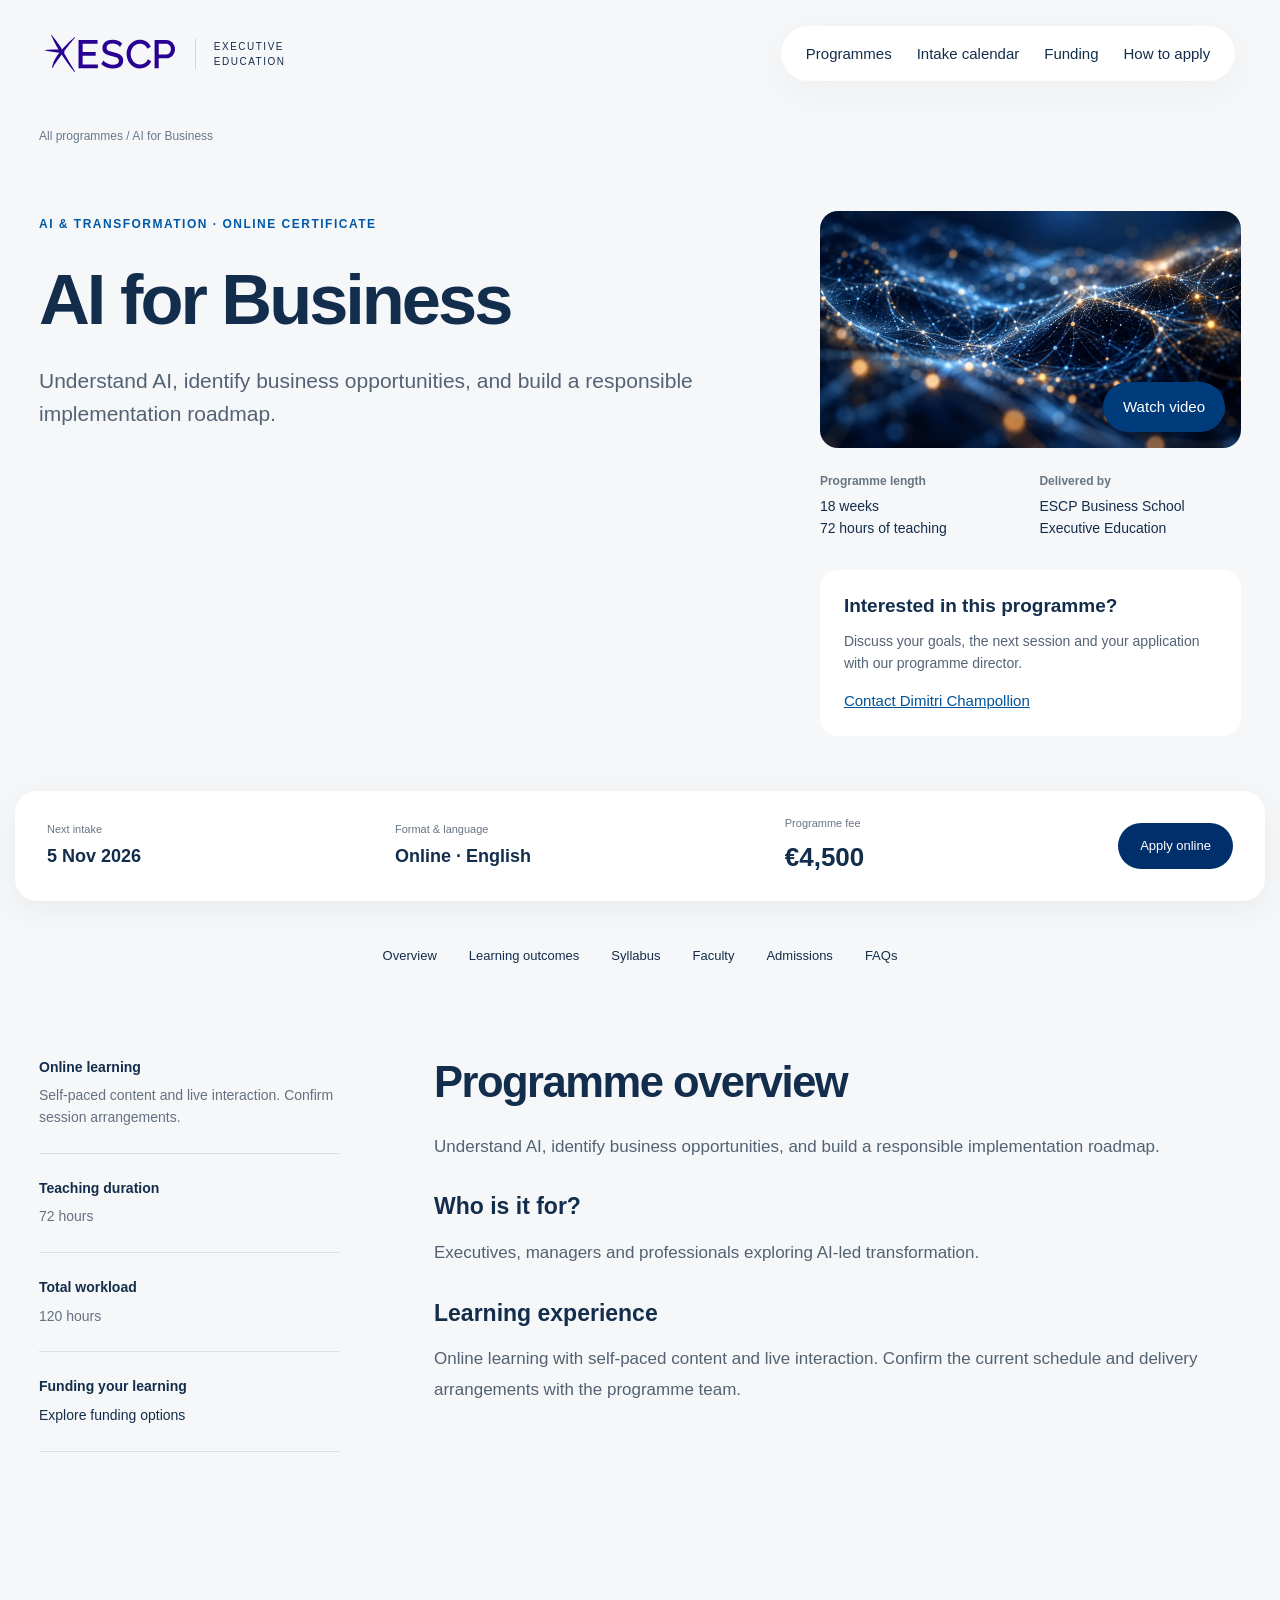
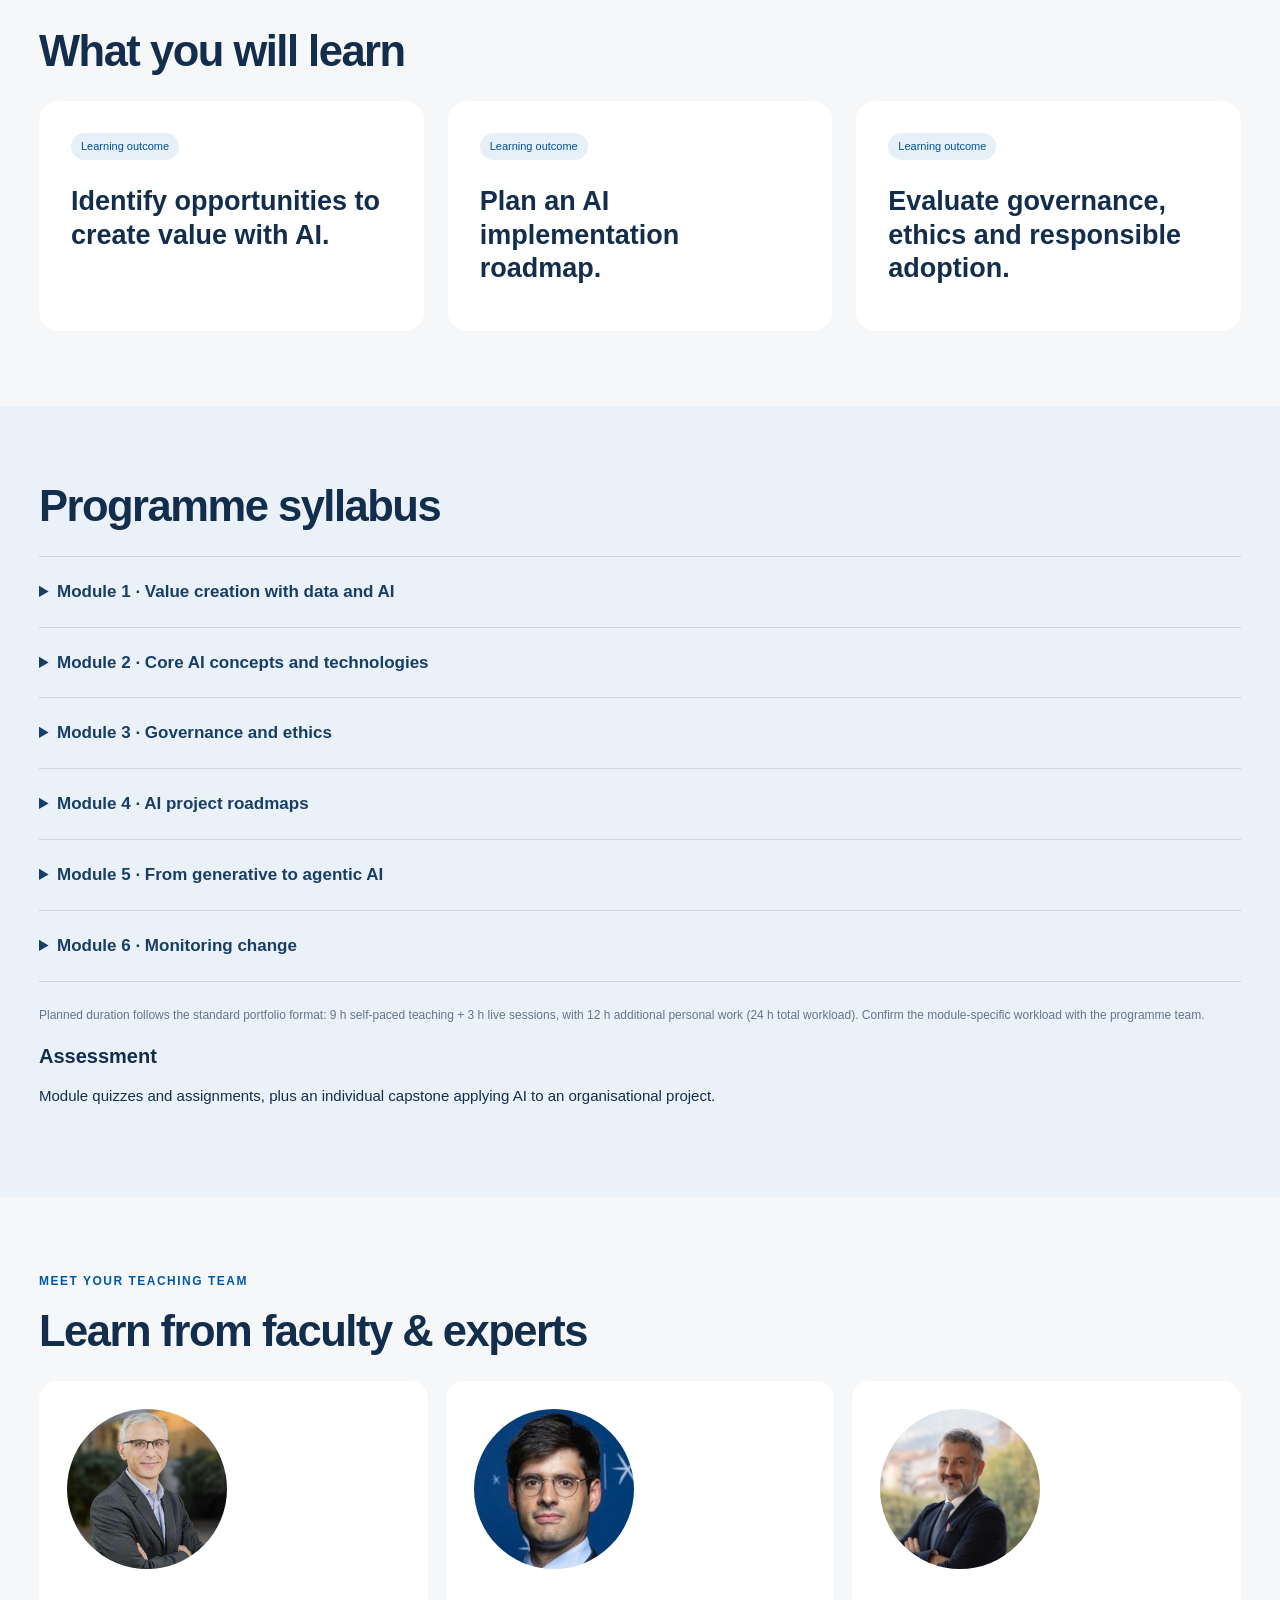
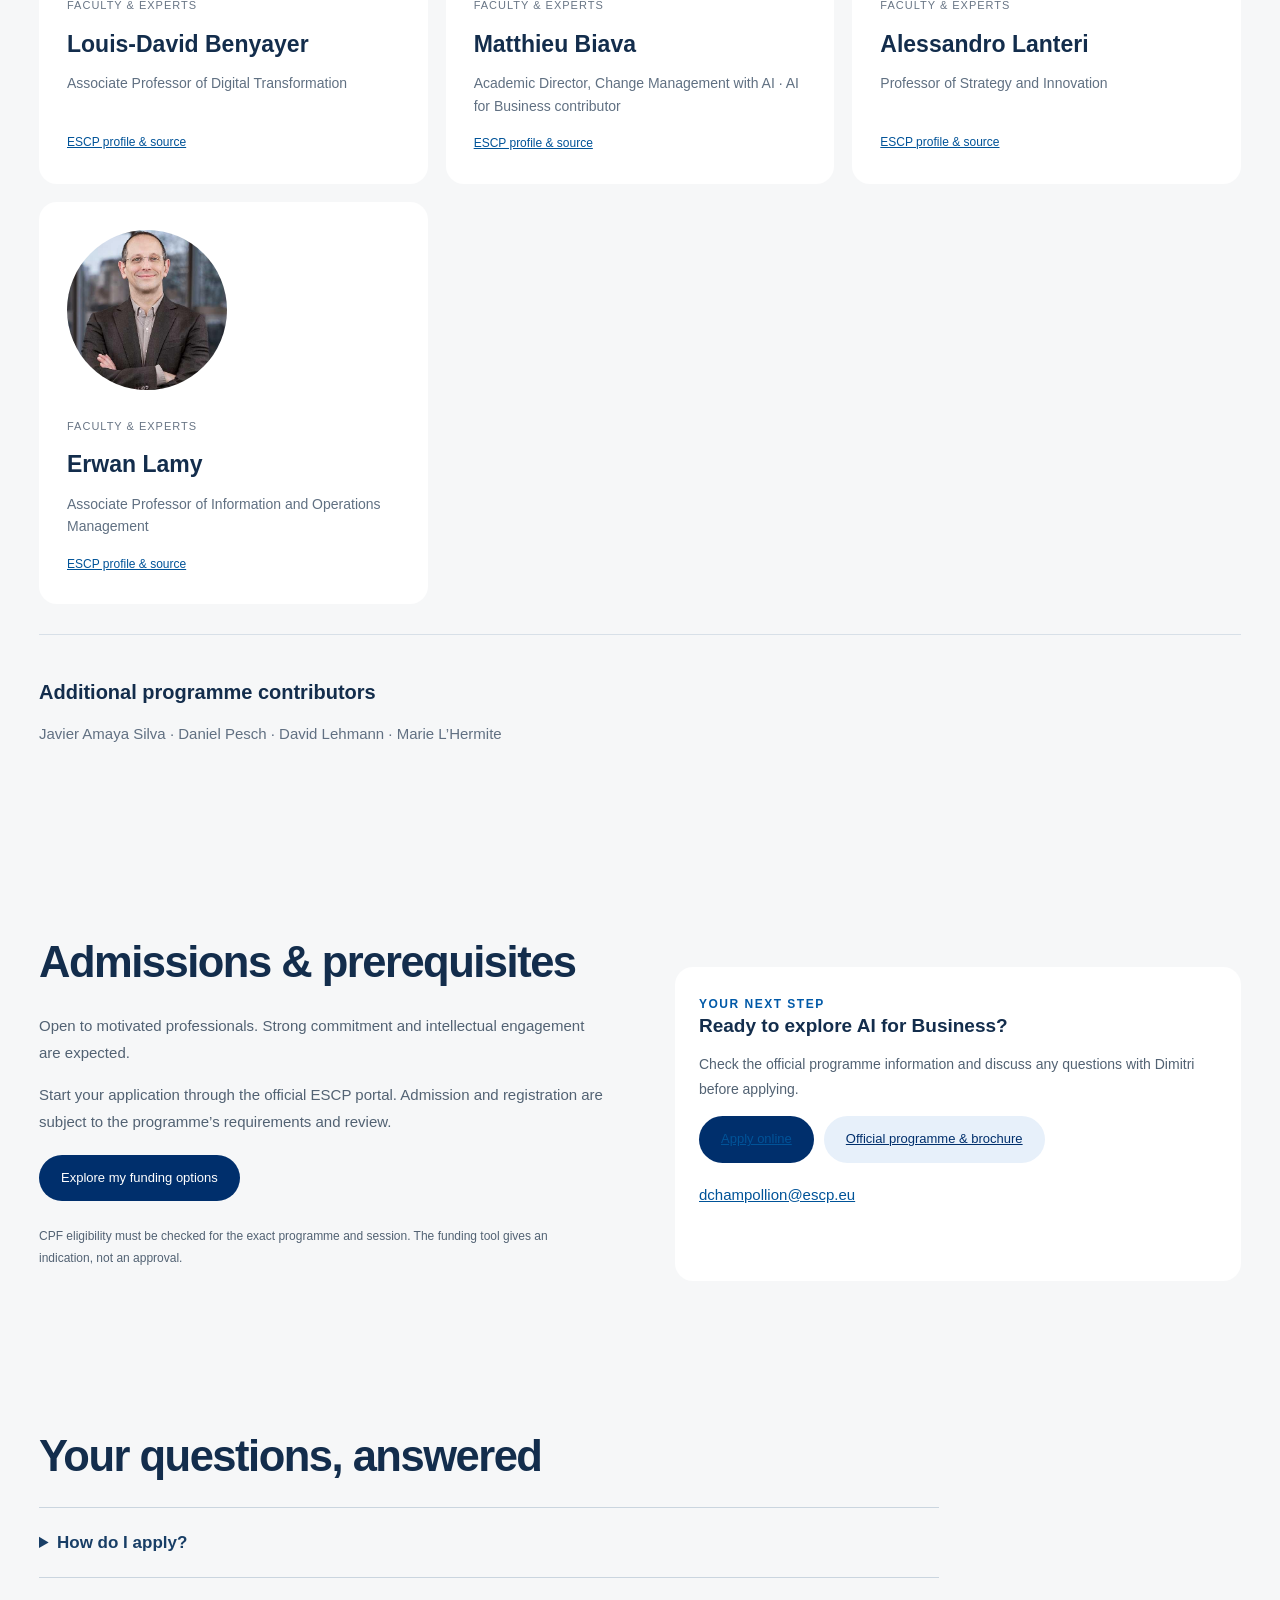
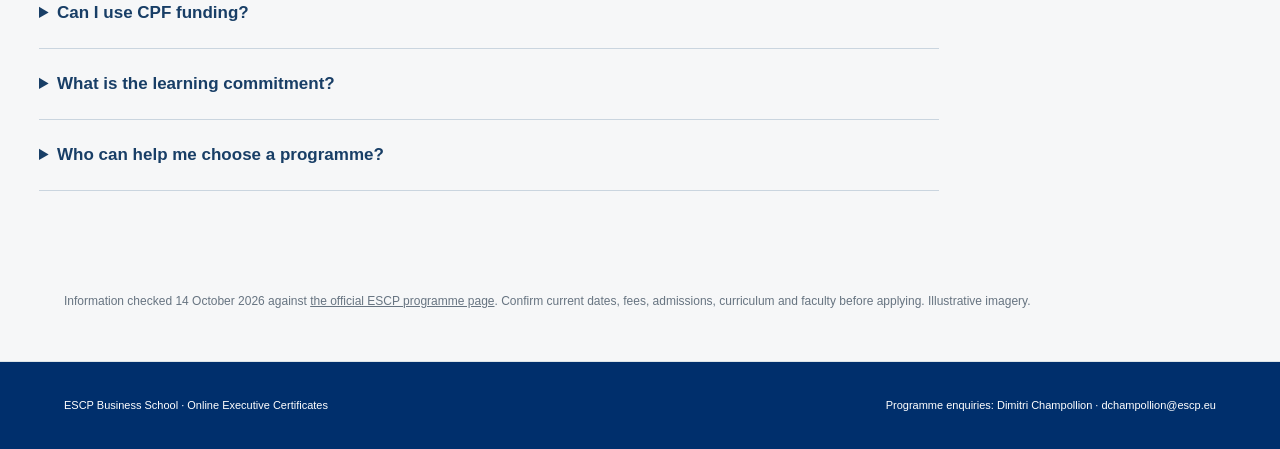
==== artificial-intelligence-business-certificate.html @ d27dfcb5 "Expand syllabus to full width and add sourced duration labels" ====
<!doctype html><html lang="en"><head><meta charset="utf-8"><meta name="viewport" content="width=device-width,initial-scale=1"><title>AI for Business | ESCP Online</title><style>
:root{--ink:#142a3d;--muted:#677481;--line:#dce3e7;--paper:#f5f6f3;--teal:#006f73;--lime:#d8eea1}*{box-sizing:border-box}body{margin:0;background:var(--paper);color:var(--ink);font:15px/1.55 Arial,sans-serif}button,input{font:inherit}header{padding:23px 5%;display:flex;align-items:center;justify-content:space-between;border-bottom:1px solid var(--line);background:#fff} .brand{font-weight:800;font-size:21px;letter-spacing:-1px}.brand span{font-size:11px;display:block;letter-spacing:2px;font-weight:500}nav{display:flex;gap:25px}a{color:inherit;text-decoration:none}nav a:hover{text-decoration:underline}.private{font-size:11px;border:1px solid var(--line);border-radius:30px;padding:7px 13px}main{max-width:1380px;margin:auto;padding:50px 5%}.eyebrow{text-transform:uppercase;letter-spacing:2px;font-size:11px;font-weight:bold;color:var(--teal)}.hero{display:grid;grid-template-columns:1.6fr 1fr;gap:70px;align-items:end}h1{font-size:clamp(40px,5vw,68px);line-height:1.06;letter-spacing:-3px;font-weight:500;margin:20px 0}h1 em{font-family:Georgia,serif;color:var(--teal)}.intro{color:var(--muted);max-width:540px;font-size:17px}.focus{border-left:3px solid var(--teal);padding:6px 0 6px 24px}.focus h3{font-size:23px;margin:8px 0;font-weight:500}.focus p{color:var(--muted)}.stats{display:grid;grid-template-columns:repeat(4,1fr);border-top:1px solid var(--line);border-bottom:1px solid var(--line);margin:40px 0}.stat{padding:21px;border-right:1px solid var(--line)}.stat:last-child{border:0}.stat b{font-size:29px;font-weight:500;display:block}.stat span{font-size:12px;color:var(--muted)}.sectiontop{display:flex;justify-content:space-between;align-items:center;gap:18px;margin:42px 0 20px}h2{font-size:29px;letter-spacing:-1px;font-weight:500;margin:0}.tools{display:flex;gap:8px;flex-wrap:wrap}button{cursor:pointer;border:1px solid var(--line);background:white;color:var(--ink);padding:8px 14px;border-radius:7px}button.active{background:var(--ink);color:white;border-color:var(--ink)}input{border:1px solid var(--line);padding:10px 13px;border-radius:7px;background:white;width:230px}.grid{display:grid;grid-template-columns:repeat(3,1fr);gap:17px}.card{background:white;border:1px solid var(--line);padding:25px;display:flex;flex-direction:column;min-height:300px;border-radius:10px;transition:transform .2s}.card:hover{transform:translateY(-3px)}.cardtop{display:flex;justify-content:space-between;gap:10px;align-items:center}.num{font:italic 23px Georgia;color:#89999f}.tag{font-size:10px;text-transform:uppercase;letter-spacing:.7px;padding:4px 9px;border-radius:20px;background:#e5f2ed;color:#24654a}.tag.explore{background:#f3eedc;color:#7f6526}h3{font-size:20px;line-height:1.25;margin:20px 0 10px}.card p{font-size:14px;color:var(--muted);margin:0 0 18px}.meta{margin-top:auto;padding-top:15px;border-top:1px solid #edf0f2;font-size:11px;color:var(--muted)}.detail{padding-top:14px;font-size:13px;color:var(--ink)}details summary{cursor:pointer;font-size:12px;color:var(--teal);margin-top:13px} .roadmap{background:var(--ink);color:white;border-radius:12px;padding:35px;margin-top:50px}.roadmap .eyebrow{color:var(--lime)}.roadmap h2{margin:10px 0 26px}.months{display:grid;grid-template-columns:repeat(6,1fr);gap:18px}.month{border-top:2px solid #435667;padding-top:14px}.month.current{border-color:var(--lime)}.month b{font-size:17px}.month p{font-size:12px;color:#c7d1da}.month small{font-size:10px;color:var(--lime);text-transform:uppercase}.objectives{display:grid;grid-template-columns:repeat(3,1fr);gap:25px;margin-top:22px}.objective{border-top:1px solid var(--line);padding-top:18px}.objective b{font-size:17px}.objective p{color:var(--muted);font-size:14px}.note{color:var(--muted);font-size:12px;margin-top:25px}footer{padding:22px 5%;border-top:1px solid var(--line);display:flex;justify-content:space-between;font-size:11px;color:var(--muted)}.empty{padding:30px;color:var(--muted)}@media(max-width:900px){.grid{grid-template-columns:repeat(2,1fr)}.hero{gap:30px}.months{grid-template-columns:repeat(3,1fr)}.sectiontop{align-items:start;flex-direction:column}}@media(max-width:600px){main{padding-top:30px}.hero,.grid,.objectives{grid-template-columns:1fr}.hero{gap:20px}h1{letter-spacing:-2px}.stats{grid-template-columns:repeat(2,1fr)}.stat{border-bottom:1px solid var(--line)}.months{grid-template-columns:repeat(2,1fr)}nav{gap:12px;font-size:12px}.private{display:none}.roadmap{padding:23px}footer{gap:20px}}

:root{--ink:#122d50;--teal:#7252a2;--lime:#f8bb66;--paper:#f7f6f3}.hero{grid-template-columns:1.5fr 1fr}.focus{background:#eee8f4;border:0;border-radius:12px;padding:28px}.cta{display:inline-block;background:var(--ink);color:white;padding:10px 15px;border-radius:6px;font-size:13px}.cta.secondary{background:#f0edf5;color:var(--ink)}.actions{display:flex;gap:8px;margin-top:18px;flex-wrap:wrap}.card{min-height:420px}.facts{display:grid;grid-template-columns:1fr 1fr;gap:9px;margin:6px 0 18px;font-size:12px}.facts strong{display:block;font-size:15px;color:var(--ink)}.comparelabel{font-size:12px;color:var(--muted);margin-top:15px;display:flex;align-items:center;gap:7px}.comparelabel input{width:auto}.calendar{display:grid;gap:0}.event{display:grid;grid-template-columns:140px 1fr auto;gap:15px;padding:18px 0;border-top:1px solid #456080;align-items:center}.event a{font-size:12px;color:var(--lime)}.event time{font-size:14px;color:var(--lime)}.tablewrap{overflow:auto}table{width:100%;border-collapse:collapse;background:white;font-size:13px}td,th{text-align:left;vertical-align:top;padding:16px;border:1px solid var(--line);min-width:130px}th{background:#eee8f4}dialog{border:0;border-radius:14px;max-width:650px;width:90%;padding:32px;color:var(--ink)}dialog::backdrop{background:#122d5088}.close{float:right}.detailtitle{font-size:29px} .steps{counter-reset:step}.objective b{display:block} .notice{background:#fff3db;padding:13px 18px;font-size:12px;border-radius:7px;margin-top:22px} @media(max-width:600px){.hero{grid-template-columns:1fr}.event{grid-template-columns:95px 1fr}.event a{grid-column:2}.card{min-height:0}} 

:root{--ink:#002f6c;--teal:#0059a8;--lime:#c8e4ff;--paper:#f6f8fb}header{border-top:5px solid #002f6c}.brand{display:flex;align-items:center;gap:20px}.brand span{max-width:110px;font-size:10px;line-height:1.5;letter-spacing:1.5px;border-left:1px solid #cbd6e4;padding-left:18px}.escp-logo{width:130px;height:55px;display:block}h1 em{color:#0059a8}.focus{background:#e7f0fa}.cta.secondary,th{background:#e7f0fa}.tag{background:#e7f0fa;color:#003e77}.video-button{background:#e7f0fa;border:0;text-align:left;color:#003e77;font-weight:bold;margin-bottom:18px;padding:13px}.video-frame{aspect-ratio:16/9;margin-top:22px}.video-frame iframe{width:100%;height:100%;border:0}button:focus-visible,a:focus-visible{outline:3px solid #4386d5;outline-offset:3px}@media(max-width:600px){header{flex-wrap:wrap;gap:16px}.brand{gap:10px}.escp-logo{width:100px}.brand span{padding-left:10px}}
 .funding{margin-top:55px;padding:35px;background:#eef3fa;border-radius:12px}.funding>p{max-width:720px}.fund-layout{display:grid;grid-template-columns:1.1fr 1fr;gap:35px;margin:28px 0}.funding label{display:block;font-size:13px;font-weight:bold;margin-bottom:18px}.funding select,.funding input{width:100%;display:block;padding:11px;margin-top:7px;border:1px solid #bac9db;border-radius:5px;background:white;color:#142a3d;font:inherit}.fundnumbers label{display:flex;flex-direction:column;justify-content:space-between}.fundnumbers{display:grid;grid-template-columns:repeat(3,1fr);gap:12px}.fundresult{background:white;padding:27px;border-radius:9px}.fundresult h3{margin-top:10px}.fundrow{display:flex;justify-content:space-between;padding:10px 0;border-bottom:1px solid #dce3e7;gap:15px}.fundrow.total{font-size:20px;color:#002f6c}.fundcheck{display:flex!important;gap:10px;align-items:flex-start;font-weight:normal!important}.fundcheck input{width:18px;margin-top:4px;flex-shrink:0}.funding details{padding:14px 0;border-bottom:1px solid #cbd6e4}.funding details summary{font-size:15px;font-weight:bold}.funding details p{max-width:750px}.fundwarning{padding:14px;background:#fff4dc;border-radius:5px;font-size:13px}@media(max-width:800px){.fund-layout{grid-template-columns:1fr}.fundnumbers{grid-template-columns:1fr}.funding{padding:22px}nav{flex-wrap:wrap}}@media print{header,.hero,.stats,#portfolio,#timeline,#register,footer,.funding form,.funding details,.funding>p{display:none}.fund-layout{display:block}.funding{padding:0;background:white}.fundresult{padding:0}}

body{background:white;color:#052c60;font-family:Arial,sans-serif}main{max-width:1400px;padding:0 5% 55px}header{border-top:0;padding:20px 5%;min-height:90px}h1,h2,h3{font-family:Arial,sans-serif}.hero{margin:0 -5.56%;display:grid;grid-template-columns:1fr 1fr;gap:0;min-height:520px;background:#f3f7fc;align-items:stretch}.herocopy{padding:70px 9%;display:flex;flex-direction:column;justify-content:center}.hero h1{font-size:clamp(44px,4.8vw,70px);letter-spacing:-2.5px;font-weight:600;line-height:1.06}.hero h1 em{font-family:inherit;font-style:normal;color:inherit}.hero-image{width:100%;height:100%;max-height:600px;object-fit:cover}.intro{font-size:17px;line-height:1.6}.spotlight{display:grid;grid-template-columns:1fr 1.15fr;gap:45px;background:#eef5fc;padding:36px;border-radius:10px;margin:35px 0 75px;align-items:center}.spotlight h2{font-size:38px;font-weight:500;margin:15px 0}.spotlight p{max-width:430px;color:#65758c}.spotlight img{width:100%;aspect-ratio:1.68;object-fit:cover;border-radius:6px}.spotlight .video-cover{background:transparent;padding:0;border:0}.spotlight .video-cover:hover{opacity:.9}.sectiontop h2{font-size:38px;line-height:1.15;max-width:700px;margin-top:12px}.grid{gap:25px}.card{padding:0;border-radius:6px;overflow:hidden;min-height:0}.card:hover{transform:translateY(-2px)}.cardimage{width:100%;height:210px;object-fit:cover}.cardbody{padding:24px;display:flex;flex-direction:column;flex:1}.card h3{font-size:23px;font-weight:500}.card .meta{border:0;padding-top:8px}.card .facts{gap:15px}.card .actions{margin-top:17px}.cta{border-radius:4px;font-size:13px;padding:12px 17px}.card .video-button{font-weight:normal;font-size:12px;margin:0 0 14px;padding:8px}.banner{margin:65px -5.56% 0;background:#063769;color:white;display:grid;grid-template-columns:1fr 1fr}.banner>div{padding:55px 10%}.banner h2{font-size:44px;line-height:1.1}.banner img{width:100%;height:100%;object-fit:cover;max-height:370px}.banner p{color:#d4e5f7}.banner .cta{background:white;color:#00356c}.crumbs{font-size:12px;color:#68798c;padding:26px 0}.coursehead{padding:25px 0 40px}.coursehead h1{max-width:1050px;font-size:clamp(38px,4.3vw,62px);letter-spacing:-2px;margin:16px 0}.course-layout{display:grid;grid-template-columns:minmax(0,2fr) minmax(260px,1fr);gap:45px;align-items:start}.coursevisual{width:100%;height:350px;object-fit:cover;border-radius:6px}.enrol{position:sticky;top:20px;padding:28px;border:1px solid #dce3e7;border-top:4px solid #00356c;border-radius:4px;background:#fff}.enrol h3{margin-top:4px}.enrol .cta{display:block;text-align:center;margin:12px 0}.enrol dl{margin:0}.enrol dt{font-size:12px;color:#64748b;margin-top:16px}.enrol dd{margin:3px 0 0;font-size:17px}.course-nav{display:flex;gap:22px;flex-wrap:wrap;padding:22px 0;border-bottom:1px solid #dce3e7;font-size:13px}.course-section{padding:32px 0;border-bottom:1px solid #dce3e7}.course-section h2{font-size:29px;margin:0 0 20px}.course-section p,.course-section li{color:#596b80;line-height:1.7}.course-section details{padding:16px 0;border-bottom:1px solid #e5eaf0}.course-section summary{font-size:16px;font-weight:bold;margin:0;line-height:1.5}.facultynames{display:flex;gap:10px;flex-wrap:wrap}.facultyname{padding:10px 14px;background:#eef5fc;font-size:14px}.fee{font-size:30px;font-weight:600;margin:18px 0}.funding{margin-top:60px}a:hover{text-decoration:underline}.cta:hover{text-decoration:none;opacity:.9}footer{background:#052c60;color:#d3e2f1;padding:35px 5%}footer a{color:white}.empty{padding:25px}.notice{font-size:13px;background:#fff4de;padding:18px;border-radius:5px;color:#655327}.stat{display:none}.stats{display:none}.tools button{border-radius:25px}.cardtop{align-items:start}.tag{white-space:nowrap}.video-frame{margin-bottom:15px}.programintro{color:#65758c;font-size:17px;max-width:900px}.fundnumbers label{display:flex;flex-direction:column;justify-content:space-between}
@media(max-width:850px){.hero{min-height:0}.herocopy{padding:45px 8%}.hero h1{font-size:44px}.course-layout{grid-template-columns:1fr}.enrol{position:static;grid-row:1}.coursevisual{height:270px}.spotlight{gap:24px;padding:25px}.cardimage{height:180px}}@media(max-width:600px){header{gap:15px}.hero,.spotlight,.banner{grid-template-columns:1fr}.hero-image{height:300px}.spotlight{margin:25px 0 45px}.spotlight h2,.sectiontop h2{font-size:30px}.hero h1{font-size:46px}.hero-image{order:2}.herocopy{padding:40px 7%}.banner img{height:230px}.banner h2{font-size:34px}.cardimage{height:210px}.coursehead h1{font-size:38px}.course-layout{gap:25px}.course-nav{gap:15px}.tag{font-size:9px}main{padding-bottom:35px}}
</style><link rel="stylesheet" href="assets/programme-details.css"><style>.module-meta{padding:14px 0 6px}.module-code{display:inline-block;margin-bottom:12px;padding:4px 9px;background:#e7f0fa;border:1px solid #cfdded;border-radius:4px;font-size:12px;color:#00356c}.module-professors{display:flex;flex-wrap:wrap;gap:12px;margin-bottom:12px}.module-professor{display:flex;align-items:center;gap:10px;max-width:100%;font-size:13px;color:#143b65}.module-professor img,.professor-initials{width:58px;height:58px;border-radius:50%;flex-shrink:0}.module-professor img{object-fit:cover;object-position:50% 25%}.professor-initials{display:grid;place-items:center;background:#edf2f8;color:#526780;font-weight:bold}.module-professor small{display:block;font-size:10px;color:#65758c;margin-top:3px}</style><style>.detail-page .syllabus-layout{display:block;grid-template-columns:minmax(0,1fr)}.detail-page .syllabus-layout>div{width:100%;max-width:none}.module-duration{display:inline-block;font-size:12px;line-height:1.5;color:#174775;background:#edf4fb;border-radius:4px;padding:5px 10px;margin:0 0 12px 8px}.duration-note{font-size:12px;color:#65758c;margin-top:24px}@media(max-width:600px){.module-duration{display:block;margin-left:0}}</style></head><body class="detail-page"><header><a class="brand" href="index.html"><svg class="escp-logo" role="img" aria-label="ESCP" id="Calque_1" data-name="Calque 1" xmlns="http://www.w3.org/2000/svg" viewBox="0 0 990.33 285.51">
  <defs>
    <style>
      .cls-1 {
        fill: #280092;
      }
    
:root{--ink:#002f6c;--teal:#0059a8;--lime:#c8e4ff;--paper:#f6f8fb}header{border-top:5px solid #002f6c}.brand{display:flex;align-items:center;gap:20px}.brand span{max-width:110px;font-size:10px;line-height:1.5;letter-spacing:1.5px;border-left:1px solid #cbd6e4;padding-left:18px}.escp-logo{width:130px;height:55px;display:block}h1 em{color:#0059a8}.focus{background:#e7f0fa}.cta.secondary,th{background:#e7f0fa}.tag{background:#e7f0fa;color:#003e77}.video-button{background:#e7f0fa;border:0;text-align:left;color:#003e77;font-weight:bold;margin-bottom:18px;padding:13px}.video-frame{aspect-ratio:16/9;margin-top:22px}.video-frame iframe{width:100%;height:100%;border:0}button:focus-visible,a:focus-visible{outline:3px solid #4386d5;outline-offset:3px}@media(max-width:600px){header{flex-wrap:wrap;gap:16px}.brand{gap:10px}.escp-logo{width:100px}.brand span{padding-left:10px}}
 .funding{margin-top:55px;padding:35px;background:#eef3fa;border-radius:12px}.funding>p{max-width:720px}.fund-layout{display:grid;grid-template-columns:1.1fr 1fr;gap:35px;margin:28px 0}.funding label{display:block;font-size:13px;font-weight:bold;margin-bottom:18px}.funding select,.funding input{width:100%;display:block;padding:11px;margin-top:7px;border:1px solid #bac9db;border-radius:5px;background:white;color:#142a3d;font:inherit}.fundnumbers label{display:flex;flex-direction:column;justify-content:space-between}.fundnumbers{display:grid;grid-template-columns:repeat(3,1fr);gap:12px}.fundresult{background:white;padding:27px;border-radius:9px}.fundresult h3{margin-top:10px}.fundrow{display:flex;justify-content:space-between;padding:10px 0;border-bottom:1px solid #dce3e7;gap:15px}.fundrow.total{font-size:20px;color:#002f6c}.fundcheck{display:flex!important;gap:10px;align-items:flex-start;font-weight:normal!important}.fundcheck input{width:18px;margin-top:4px;flex-shrink:0}.funding details{padding:14px 0;border-bottom:1px solid #cbd6e4}.funding details summary{font-size:15px;font-weight:bold}.funding details p{max-width:750px}.fundwarning{padding:14px;background:#fff4dc;border-radius:5px;font-size:13px}@media(max-width:800px){.fund-layout{grid-template-columns:1fr}.fundnumbers{grid-template-columns:1fr}.funding{padding:22px}nav{flex-wrap:wrap}}@media print{header,.hero,.stats,#portfolio,#timeline,#register,footer,.funding form,.funding details,.funding>p{display:none}.fund-layout{display:block}.funding{padding:0;background:white}.fundresult{padding:0}}
</style>
  </defs>
  <polygon class="cls-1" points="286.74 159.13 385.76 159.13 385.76 130.77 286.74 130.77 286.74 68.45 400.31 68.45 400.31 39.23 255.49 39.23 255.49 254.99 402.88 254.99 402.88 225.77 286.74 225.77 286.74 159.13"/>
  <path class="cls-1" d="M521.15,132.92c-40.12-8.86-51.79-14.34-51.79-33.59,0-21.44,15.38-32.31,45.72-32.31,21.32,0,39.96,7.28,51.14,19.96l5.07,5.76,16.11-26.77-3.54-3.14c-18.67-16.61-41.72-25.02-68.5-25.02-48.01,0-77.84,24.68-77.84,64.41,0,35.96,24.31,48.4,69.16,58.8,39.97,9.15,56.68,16.29,56.68,36.77s-15.38,29.72-45.72,29.72-55.85-13.65-67.81-26.42l-5.05-5.39-16.34,26.86,3.63,3.16c23.71,20.59,52.31,31.03,85,31.03,50.01,0,78.69-22.22,78.69-60.96,0-42.84-35.3-54.17-74.63-62.84h.02Z"/>
  <path class="cls-1" d="M780.55,192.4c-12.46,25.69-38.73,34.81-57.43,34.81-38.08,0-70.27-36.81-70.27-80.38,0-38.41,24.32-79.23,69.42-79.23,11.76,0,40.66,3.23,55.14,33.08l2.73,5.64,25.27-15.76-2.15-4.6c-14.04-29.98-43.9-47.87-79.86-47.87-63.72,0-101.79,54.7-101.79,107.59s40.33,111.04,100.37,111.04c31.53,0,70.98-17.49,85.36-50.92l2.09-4.88-26.34-13.75-2.54,5.22Z"/>
  <path class="cls-1" d="M866.21,68.36h57.43c19.55,0,35.45,18.24,35.45,40.66,0,19.99-11.82,41.24-33.74,41.24h-59.14v-81.89h0ZM924.49,39.14h-89.53v215.75h31.25v-75.42h60c39.61,0,64.13-36.57,64.13-70.46s-27.04-69.88-65.85-69.88Z"/>
  <path class="cls-1" d="M219.39,264.53c-25.55-40.41-51.27-85.07-75.49-127.48,1.39-.14,2.67-.8,3.68-1.93,1.44-1.61,1.82-3.72,1.64-5.89-.16-2.03-1.29-3.64-3.53-4.89,2.63-2.91,6.23-6.93,6.23-6.93,5.91-6.07,10.85-13.26,15.63-20.21,1.73-2.52,15.74-20.59,15.74-20.59l.11-.11c2.72-3.26,5.87-7.11,9.28-11.25,11.67-14.22,26.86-33.53,34.44-42.85,1.79-2.24,1.97-3.79,1.06-4.75-.73-.71-2.76-.69-4.48,1.17-9.63,9.75-21.68,19.23-32.15,29.09-5.27,4.96-22.19,22.68-25.47,25.65-5.98,5.43-10.39,11.31-15.62,16.75-6.99,7.29-14.53,14.11-20.56,21.03-3.28-5.39-10.43-17.68-13.57-22.22-2.81-4.06-9.13-13.94-11.01-16.32-4.82-6.09-17.49-23.14-18.75-24.82,0,0-4.7-6.73-6.92-9.34,0,0-23.98-30.27-29.04-36.45-1.26-1.63-2.34-2.73-3.69-1.92-1.24.94-1.04,2.22-.14,4.12.57,1.11,18.43,39.18,18.43,39.18,2.7,5.65,17.03,32.33,19.82,37.5,4.13,7.66,8.41,15.59,13.24,23.07,2.12,3.25,4.41,6.44,6.68,9.59-1.48.02-20.09-.43-23.58-.51-3.09-.07-8.47-.22-11.43-.3-6.49-.17-14.48.3-26.02.3l-18.95.56c-1.83,0-15.92,1.51-18.65,1.96-.9.15-2.09.48-2.76.58-1.66.27-3.22.89-3.53,2.38-.38,2.06,3.53,1.98,4.47,2.35,8.89,1.89,21.7,3.64,23.65,3.92q13.8,1.96,37.45,5.88c2.68.44,28.39,4.1,31.46,4.46,3.08.36,10.12-.05,13.08.34-14.07,17.35-27.47,38.29-38.11,58.02-8.57,15.89-12.63,33.27-16.54,49.03-.78,3.1-2.49,9.14,1.48,9.63,3.88.48,6.26-6.52,6.26-6.52,4.79-13.72,15.1-25.71,23.08-37.53.88-1.3,14.57-20.66,24.7-34.17,1.29-1.87,14.86-23.1,16.11-24.42,3.67,4.45,7.76,13.43,11.51,18.77,7.27,10.35,14.7,19.41,21.47,31.65,15.56,23.98,53.61,69.57,60.74,79.56.98,1.37,2.26,3.06,4.21,4.47,1.15.83,2.48,1.72,3.4,1.22,1.75-.96.61-2.53-.04-4.2-.38-.98-.84-1.93-1.36-2.85l-4.91-8.82c-.82-1.71-1.74-3.36-2.75-4.97Z"/>
</svg><span>EXECUTIVE EDUCATION</span></a><nav><a href="index.html#portfolio">Programmes</a><a href="index.html#timeline">Intake calendar</a><a href="index.html#funding">Funding</a><a href="index.html#register">How to apply</a></nav></header><main><div class="crumbs"><a href="index.html#portfolio">All programmes</a> / AI for Business</div><section class="detail-hero"><div class="detail-title"><span class="eyebrow">AI &amp; transformation · Online certificate</span><h1>AI for Business</h1><p class="programintro">Understand AI, identify business opportunities, and build a responsible implementation roadmap.</p></div><div><div class="media-preview"><img class="coursevisual" src="assets/ai.jpg" alt="AI &amp; transformation programme illustration"><button onclick="playVideo(0)">Watch video</button></div><div class="hero-facts"><div><b>Programme length</b>18 weeks<br>72 hours of teaching</div><div><b>Delivered by</b>ESCP Business School<br>Executive Education</div></div><div class="enquiry-card"><h3>Interested in this programme?</h3><p>Discuss your goals, the next session and your application with our programme director.</p><a href="mailto:dchampollion@escp.eu?subject=AI for Business">Contact Dimitri Champollion</a></div></div></section><section class="enroll-bar" aria-label="Programme enrolment"><div><small>Next intake</small><strong>5 Nov 2026</strong></div><div><small>Format & language</small><strong>Online · English</strong></div><div class="price"><small>Programme fee</small><strong>€4,500</strong></div><a class="cta" href="https://openenrollment.escp.eu/templates/6824a8dc40f1b31d6e028f21/start" target="_blank" rel="noopener">Apply online</a></section><nav class="detail-nav" aria-label="Programme sections"><a href="#overview">Overview</a><a href="#outcomes">Learning outcomes</a><a href="#curriculum">Syllabus</a><a href="#faculty">Faculty</a><a href="#admissions">Admissions</a><a href="#faqs">FAQs</a></nav><section class="detail-section overview-layout" id="overview"><aside class="overview-meta"><div><b>Online learning</b><span>Self-paced content and live interaction. Confirm session arrangements.</span></div><div><b>Teaching duration</b><span>72 hours</span></div><div><b>Total workload</b><span>120 hours</span></div><div><b>Funding your learning</b><a href="index.html?funding=0#funding">Explore funding options</a></div></aside><div class="overview-copy"><h2>Programme overview</h2><p>Understand AI, identify business opportunities, and build a responsible implementation roadmap.</p><h3>Who is it for?</h3><p>Executives, managers and professionals exploring AI-led transformation.</p><h3>Learning experience</h3><p>Online learning with self-paced content and live interaction. Confirm the current schedule and delivery arrangements with the programme team.</p></div></section><section class="detail-section" id="outcomes"><h2>What you will learn</h2><div class="outcome-grid"><article class="outcome-card"><small>Learning outcome</small><h3>Identify opportunities to create value with AI.</h3></article><article class="outcome-card"><small>Learning outcome</small><h3>Plan an AI implementation roadmap.</h3></article><article class="outcome-card"><small>Learning outcome</small><h3>Evaluate governance, ethics and responsible adoption.</h3></article></div></section><div class="syllabus-band"><section class="detail-section syllabus-layout" id="curriculum"><div><h2>Programme syllabus</h2><details><summary>Module 1 · Value creation with data and AI</summary><div class="module-meta"><span class="module-code">Course code: <strong>AIBUS-01</strong></span><span class="module-duration">Planned teaching: 12 h · Live sessions: 3 h</span><div class="module-professors"><div class="module-professor"><img src="assets/faculty/benyayer.jpg" alt="Louis-David Benyayer" loading="lazy" width="58" height="58"><span>Louis-David Benyayer</span></div></div></div><div class="module-objectives" data-course-code="AIBUS-01"><p><strong>Learning objectives</strong></p><ul><li>Explain the typical sources of value creation through data and AI</li><li>Explain the environmental impact of data and AI</li><li>Identify the resources and capabilities required to capture value through data and AI</li><li>Describe the limits of data and AI based decisions</li></ul></div></details><details><summary>Module 2 · Core AI concepts and technologies</summary><div class="module-meta"><span class="module-code">Course code: <strong>AIBUS-02</strong></span><span class="module-duration">Planned teaching: 12 h · Live sessions: 3 h</span><div class="module-professors"><div class="module-professor"><span class="professor-initials" aria-hidden="true">DP</span><span>Daniel Pesch<small>Photo to be added</small></span></div><div class="module-professor"><span class="professor-initials" aria-hidden="true">DL</span><span>David Lehmann<small>Photo to be added</small></span></div><div class="module-professor"><span class="professor-initials" aria-hidden="true">JA</span><span>Javier Amaya Silva<small>Photo to be added</small></span></div></div></div><div class="module-objectives" data-course-code="AIBUS-02"><p><strong>Learning objectives</strong></p><ul><li>Understand the fundamentals of AI technology</li><li>Explain how AI algorithms work</li><li>Evaluate the strengths and limitations of AI systems</li><li>Understand the technological business ecosystem</li></ul></div></details><details><summary>Module 3 · Governance and ethics</summary><div class="module-meta"><span class="module-code">Course code: <strong>AIBUS-03</strong></span><span class="module-duration">Planned teaching: 12 h · Live sessions: 3 h</span><div class="module-professors"><div class="module-professor"><img src="assets/faculty/lamy.jpg" alt="Erwan Lamy" loading="lazy" width="58" height="58"><span>Erwan Lamy</span></div><div class="module-professor"><span class="professor-initials" aria-hidden="true">ML</span><span>Marie Lhermite<small>Photo to be added</small></span></div></div></div><div class="module-objectives" data-course-code="AIBUS-03"><p><strong>Learning objectives</strong></p><ul><li>Understanding basic ethical concepts</li><li>Knowing the main ethical issues concerning AI</li><li>Being able to determine the different ethical dimensions of a particular use of AI</li></ul></div></details><details><summary>Module 4 · AI project roadmaps</summary><div class="module-meta"><span class="module-code">Course code: <strong>AIBUS-04</strong></span><span class="module-duration">Planned teaching: 12 h · Live sessions: 3 h</span><div class="module-professors"><div class="module-professor"><img src="assets/faculty/lanteri.jpg" alt="Alessandro Lanteri" loading="lazy" width="58" height="58"><span>Alessandro Lanteri</span></div></div></div><div class="module-objectives" data-course-code="AIBUS-04"><p><strong>Learning objectives</strong></p><ul><li>Create an AI Roadmap</li><li>Refine and Manage Data Strategy</li><li>Lead AI Implementation Projects</li><li>Assess Organizational Readiness for AI</li><li>Diagnose and prevent failure in AI adoption</li></ul></div></details><details><summary>Module 5 · From generative to agentic AI</summary><div class="module-meta"><span class="module-code">Course code: <strong>AIBUS-05</strong></span><span class="module-duration">Planned teaching: 12 h · Live sessions: 3 h</span><div class="module-professors"><div class="module-professor"><img src="assets/faculty/benyayer.jpg" alt="Louis-David Benyayer" loading="lazy" width="58" height="58"><span>Louis-David Benyayer</span></div></div></div><div class="module-objectives" data-course-code="AIBUS-05"><p><strong>Learning objectives</strong></p><ul><li>Decide if and how to use Generative AI in their job and their company</li><li>Make their first experiments</li><li>Identify the main transformation drivers</li></ul></div></details><details><summary>Module 6 · Monitoring change</summary><div class="module-meta"><span class="module-code">Course code: <strong>TECH-01</strong></span><span class="module-duration">Planned teaching: 12 h · Live sessions: 3 h</span><div class="module-professors"><div class="module-professor"><img src="assets/faculty/biava.jpg" alt="Matthieu Biava" loading="lazy" width="58" height="58"><span>Matthieu Biava</span></div></div></div><div class="module-objectives" data-course-code="TECH-01"><p><strong>Learning objectives</strong></p><ul><li>Identify the challenges of continuous transformation in the age of disruptions and understand the most widespread models of change management.</li><li>Structure a systemic change management approach suited to technological transformations and an uncertain environment.</li><li>Use key tools to manage change on an ongoing basis.</li><li>Leverage the contributions of AI in the implementation of change management.</li><li>Sustain change and establish a culture of continuous change: towards a more resilient and learning organisation.</li></ul></div></details><p class="duration-note">Planned duration follows the standard portfolio format: 9 h self-paced teaching + 3 h live sessions, with 12 h additional personal work (24 h total workload). Confirm the module-specific workload with the programme team.</p><h3>Assessment</h3><p>Module quizzes and assignments, plus an individual capstone applying AI to an organisational project.</p></div></section></div><section class="detail-section" id="faculty"><span class="eyebrow">Meet your teaching team</span><h2>Learn from faculty & experts</h2><div class="faculty-grid"><article class="faculty-person"><img class="faculty-portrait" src="assets/faculty/benyayer.jpg" alt="Louis-David Benyayer" loading="lazy" width="320" height="320"><div class="faculty-copy"><small>Faculty & experts</small><h3>Louis-David Benyayer</h3><p>Associate Professor of Digital Transformation</p><a href="https://escp.eu/fr/node/45908" target="_blank" rel="noopener">ESCP profile & source</a></div></article><article class="faculty-person"><img class="faculty-portrait" src="assets/faculty/biava.jpg" alt="Matthieu Biava" loading="lazy" width="320" height="320"><div class="faculty-copy"><small>Faculty & experts</small><h3>Matthieu Biava</h3><p>Academic Director, Change Management with AI · AI for Business contributor</p><a href="https://escp.eu/fr/programmes/open-programmes/change-management-with-ai" target="_blank" rel="noopener">ESCP profile & source</a></div></article><article class="faculty-person"><img class="faculty-portrait" src="assets/faculty/lanteri.jpg" alt="Alessandro Lanteri" loading="lazy" width="320" height="320"><div class="faculty-copy"><small>Faculty & experts</small><h3>Alessandro Lanteri</h3><p>Professor of Strategy and Innovation</p><a href="https://escp.eu/faculty-research/faculty-members/lanteri-alessandro" target="_blank" rel="noopener">ESCP profile & source</a></div></article><article class="faculty-person"><img class="faculty-portrait" src="assets/faculty/lamy.jpg" alt="Erwan Lamy" loading="lazy" width="320" height="320"><div class="faculty-copy"><small>Faculty & experts</small><h3>Erwan Lamy</h3><p>Associate Professor of Information and Operations Management</p><a href="https://escp.eu/faculty-research/faculty-members/lamy-erwan?page=2" target="_blank" rel="noopener">ESCP profile & source</a></div></article></div><div class="other-contributors"><h3>Additional programme contributors</h3><p>Javier Amaya Silva · Daniel Pesch · David Lehmann · Marie L’Hermite</p></div></section><section class="detail-section admission-layout" id="admissions"><div><h2>Admissions & prerequisites</h2><p>Open to motivated professionals. Strong commitment and intellectual engagement are expected.</p><p>Start your application through the official ESCP portal. Admission and registration are subject to the programme’s requirements and review.</p><div class="actions"><a class="cta" href="index.html?funding=0#funding">Explore my funding options</a></div><p class="note">CPF eligibility must be checked for the exact programme and session. The funding tool gives an indication, not an approval.</p></div><div class="enquiry-card"><span class="eyebrow">Your next step</span><h3>Ready to explore AI for Business?</h3><p>Check the official programme information and discuss any questions with Dimitri before applying.</p><div id="applyactions"></div><div class="actions"><a href="mailto:dchampollion@escp.eu">dchampollion@escp.eu</a></div></div></section><section class="detail-section" id="faqs"><h2>Your questions, answered</h2><div class="faq-list"><details><summary>How do I apply?</summary><p>Use the Apply online button to open ESCP’s official application portal. The programme team confirms admissions requirements and your place. If registration is not yet open, contact Dimitri.</p></details><details><summary>Can I use CPF funding?</summary><p>Eligibility depends on the exact programme and session. Verify its listing on Mon Compte Formation and use our <a href="index.html?funding=0#funding"><u>funding guide</u></a> to explore your options.</p></details><details><summary>What is the learning commitment?</summary><p>Teaching duration: 72 hours. Programme length: 18 weeks. Total workload: 120 hours. Confirm the weekly schedule and assessment requirements with the programme team.</p></details><details><summary>Who can help me choose a programme?</summary><p>Contact programme director <a href="mailto:dchampollion@escp.eu"><u>Dimitri Champollion</u></a> to discuss your goals, programme fit and upcoming sessions.</p></details></div></section><div class="source-note"><p class="note">Information checked 14 October 2026 against <a href="https://escp.eu/programmes/open-programmes/artificial-intelligence-business-certificate" target="_blank" rel="noopener"><u>the official ESCP programme page</u></a>. Confirm current dates, fees, admissions, curriculum and faculty before applying. Illustrative imagery.</p></div></main><footer><div>ESCP Business School · Online Executive Certificates</div><div>Programme enquiries: <a href="mailto:dchampollion@escp.eu">Dimitri Champollion · dchampollion@escp.eu</a></div></footer><dialog id="modal"><button class="close" id="close">Close</button><div id="modalbody"></div></dialog><script>const data=[["AI for Business", "AI & transformation", "5 Nov 2026", "2026-11-05", "72 hours", "English", "Understand AI, identify business opportunities, and build a responsible implementation roadmap.", "artificial-intelligence-business-certificate", "6824a8dc40f1b31d6e028f21", "Executives, managers and professionals exploring AI-led transformation.", "AI value creation; core technologies; governance and ethics; AI project roadmaps; generative and agentic AI; monitoring change."], ["Finance for Executives", "Finance", "26 Oct 2026", "2026-10-26", "70 hours", "English / French", "Strengthen financial judgement, interpret financial information, and contribute to investment decisions.", "finance-executives", "687ed5206ab72813c16347e3", "Professionals seeking greater confidence in corporate finance.", "Financial performance, financial statements, investment decisions, financing and value creation."], ["Change Management with AI", "AI & transformation", "22 Oct 2026", "2026-10-22", "60 hours", "English", "Lead technology adoption and help people and organisations navigate AI-driven change.", "change-management-with-ai", "687ed62d6ab72813c1634b5a", "Functional managers, business unit leaders and transformation consultants.", "Initiating change; emerging technologies; uncertainty; AI roadmaps; overcoming resistance."], ["AI and Financial Innovation", "Finance", "24 Nov 2026", "2026-11-24", "60 hours", "English", "Connect financial strategy with AI applications and emerging financial technologies.", "financial-innovation-ai", "688c449c6ab728b9772b037b", "Banking, asset management, fintech and corporate finance professionals.", "Financial business models, AI decision-making, fintech, decentralised finance and practical AI projects."], ["Strategic Leadership for Sustainable Transformation", "Sustainability", "Feb 2027", "2027-02-01", "60 hours", "English", "Turn sustainability priorities into practical business strategies and organisational change.", "strategic-leadership-sustainable-transformation", "68a433ab5d69356dd75efb94", "Strategy, innovation and sustainability leaders, managers and consultants.", "Supply chain governance; sustainable business models; leadership; transformation management; risk."], ["AI & Data for Marketing Leaders", "Marketing", "5 Nov 2026", "2026-11-05", "See programme page", "English", "Use data and AI to guide marketing strategy, customer experience, and performance.", "certificate-ai-data-marketing-leaders", "691c9e423b5d002723d7b963", "Marketing, product, communication, digital and CRM professionals.", "Marketing strategy, customer intelligence, AI-enhanced journeys, omnichannel communication, performance and governance."], ["Cybersecurity for Business Leaders", "Cybersecurity", "8 Dec 2026", "2026-12-08", "60 hours", "English", "Build the strategic perspective needed to govern cyber risk and strengthen organisational resilience.", "cybersecurity-for-business-leaders", "", "Executives and senior decision-makers responsible for digital resilience.", "Geopolitics; threat analysis; regulation; risk protection and governance; cyber crisis decisions."], ["Geopolitics & Tech", "Geopolitics", "To be announced", "", "To be announced", "To be announced", "A programme in development at the intersection of geopolitics and technology.", "", "", "Audience details to be announced.", "Programme content, dates, fees and registration details will be published once confirmed."]];const programmes=[{"weeks": "18 weeks", "workload": "120 hours", "prereq": "Open to motivated professionals. Strong commitment and intellectual engagement are expected.", "objectives": ["Identify opportunities to create value with AI.", "Plan an AI implementation roadmap.", "Evaluate governance, ethics and responsible adoption."], "modules": ["Value creation with data and AI", "Core AI concepts and technologies", "Governance and ethics", "AI project roadmaps", "From generative to agentic AI", "Monitoring change"], "faculty": ["Louis-David Benyayer", "Javier Amaya Silva, Daniel Pesch and David Lehmann", "Erwan Lamy and Marie L’Hermite", "Alessandro Lanteri", "Matthieu Biava"], "assessment": "Module quizzes and assignments, plus an individual capstone applying AI to an organisational project.", "title": "AI for Business", "topic": "AI & transformation", "date": "5 Nov 2026", "sort": "2026-11-05", "hours": "72 hours", "language": "English", "description": "Understand AI, identify business opportunities, and build a responsible implementation roadmap.", "official": "https://escp.eu/programmes/open-programmes/artificial-intelligence-business-certificate", "apply": "https://openenrollment.escp.eu/templates/6824a8dc40f1b31d6e028f21/start", "audience": "Executives, managers and professionals exploring AI-led transformation.", "slug": "artificial-intelligence-business-certificate", "image": "ai"}, {"weeks": "Confirm with programme team", "workload": "Confirm with programme team", "prereq": "Open to non-financial professionals. No prior financial expertise is required.", "objectives": ["Interpret financial statements and performance indicators.", "Evaluate investments and business value.", "Use financial reasoning in strategic decisions."], "modules": ["Course overview and financial approach", "Demystifying financial logic", "Financial analysis: statements and accounting", "Financial analysis: performance indicators", "Investment project valuation", "Financial asset valuation", "Cost of capital"], "faculty": [], "assessment": "Confirm the current assessment and certificate requirements with the programme team.", "title": "Finance for Executives", "topic": "Finance", "date": "26 Oct 2026", "sort": "2026-10-26", "hours": "70 hours", "language": "English / French", "description": "Strengthen financial judgement, interpret financial information, and contribute to investment decisions.", "official": "https://escp.eu/programmes/open-programmes/finance-executives", "apply": "https://openenrollment.escp.eu/templates/687ed5206ab72813c16347e3/start", "audience": "Professionals seeking greater confidence in corporate finance.", "slug": "finance-executives", "image": "finance"}, {"weeks": "15 weeks", "workload": "120 hours", "prereq": "Open to motivated professionals. No technical background is required.", "objectives": ["Plan technology-driven transformation.", "Evaluate organisational and ethical implications.", "Address resistance and support adoption."], "modules": ["Initiating and monitoring change", "Emerging technologies", "Navigating uncertainty", "Designing an AI roadmap", "Overcoming resistance to change"], "faculty": [], "assessment": "Module quizzes and assignments, plus an individual capstone on technological change.", "title": "Change Management with AI", "topic": "AI & transformation", "date": "22 Oct 2026", "sort": "2026-10-22", "hours": "60 hours", "language": "English", "description": "Lead technology adoption and help people and organisations navigate AI-driven change.", "official": "https://escp.eu/programmes/open-programmes/change-management-with-ai", "apply": "https://openenrollment.escp.eu/templates/687ed62d6ab72813c1634b5a/start", "audience": "Functional managers, business unit leaders and transformation consultants.", "slug": "change-management-with-ai", "image": "bridge"}, {"weeks": "15 weeks", "workload": "120 hours", "prereq": "Confirm entry requirements and the expected technical preparation with the programme team.", "objectives": ["Evaluate financial business model innovation.", "Assess AI and fintech applications.", "Plan implementation and consider digital-asset risks."], "modules": ["Elective: fintech and financial services OR decentralised finance and digital assets", "Business model innovation in finance", "AI applications in finance", "Leading AI implementation in finance", "Generative AI and machine learning in finance"], "faculty": ["Santiago Barraza (Academic Director)"], "assessment": "Quizzes and assignments, plus a group capstone project.", "title": "AI and Financial Innovation", "topic": "Finance", "date": "24 Nov 2026", "sort": "2026-11-24", "hours": "60 hours", "language": "English", "description": "Connect financial strategy with AI applications and emerging financial technologies.", "official": "https://escp.eu/programmes/open-programmes/financial-innovation-ai", "apply": "https://openenrollment.escp.eu/templates/688c449c6ab728b9772b037b/start", "audience": "Banking, asset management, fintech and corporate finance professionals.", "slug": "financial-innovation-ai", "image": "finance"}, {"weeks": "17 weeks", "workload": "120 hours", "prereq": "Open to motivated professionals. Strong commitment and intellectual engagement are expected.", "objectives": ["Identify sustainable business opportunities.", "Lead organisational transformation.", "Assess sustainability-related risks."], "modules": ["Sustainability and supply chain governance", "Designing sustainable business models", "Leadership for sustainability transformation", "Sustainable transformation management", "Risk management"], "faculty": ["Christian Durach", "Florian Lüdeke-Freund", "Carolin Waldner", "Max Weiß", "Ulrich Hagel and Michael Wiedmann"], "assessment": "Module quizzes and/or assignments, plus an individual capstone.", "title": "Strategic Leadership for Sustainable Transformation", "topic": "Sustainability", "date": "Feb 2027", "sort": "2027-02-01", "hours": "60 hours", "language": "English", "description": "Turn sustainability priorities into practical business strategies and organisational change.", "official": "https://escp.eu/programmes/open-programmes/strategic-leadership-sustainable-transformation", "apply": "https://openenrollment.escp.eu/templates/68a433ab5d69356dd75efb94/start", "audience": "Strategy, innovation and sustainability leaders, managers and consultants.", "slug": "strategic-leadership-sustainable-transformation", "image": "sustainability"}, {"weeks": "Confirm with programme team", "workload": "Confirm with programme team", "prereq": "Confirm current admission requirements with the programme team.", "objectives": ["Build data-informed marketing strategies.", "Use AI for customer insight and experience.", "Develop responsible marketing technology governance."], "modules": ["Marketing strategy and value creation in the AI era", "Decision intelligence and customer insights", "AI-enabled customer experience design", "AI-enabled creative practices and omnichannel communication", "Marketing technology, governance and operating models"], "faculty": ["Isabella Maggioni", "Hsin-Hsuan Meg Lee", "Vitor Lima", "Lorena Blasco-Arcas", "Guillaume Thfoin"], "assessment": "Module quizzes and/or assignments, plus an individual capstone.", "title": "AI & Data for Marketing Leaders", "topic": "Marketing", "date": "5 Nov 2026", "sort": "2026-11-05", "hours": "See programme page", "language": "English", "description": "Use data and AI to guide marketing strategy, customer experience, and performance.", "official": "https://escp.eu/programmes/open-programmes/certificate-ai-data-marketing-leaders", "apply": "https://openenrollment.escp.eu/templates/691c9e423b5d002723d7b963/start", "audience": "Marketing, product, communication, digital and CRM professionals.", "slug": "certificate-ai-data-marketing-leaders", "image": "marketing"}, {"weeks": "17 weeks", "workload": "120 hours", "prereq": "No technical background is required. Designed around executive oversight and governance.", "objectives": ["Assess strategic cyber risks.", "Strengthen governance and organisational resilience.", "Practise executive cyber-crisis decisions."], "modules": ["Geopolitics and cybersecurity", "Threat analysis and risk assessment", "Regulatory environment", "Risk protection strategy and governance", "Cyber-crisis decision exercise"], "faculty": ["Bastian Dufilhol (Academic Director)"], "assessment": "Quizzes, assignments, and an individual confidential capstone on an organisational challenge.", "title": "Cybersecurity for Business Leaders", "topic": "Cybersecurity", "date": "8 Dec 2026", "sort": "2026-12-08", "hours": "60 hours", "language": "English", "description": "Build the strategic perspective needed to govern cyber risk and strengthen organisational resilience.", "official": "https://escp.eu/programmes/open-programmes/cybersecurity-for-business-leaders", "apply": "https://escp.eu/programmes/open-programmes/cybersecurity-for-business-leaders", "audience": "Executives and senior decision-makers responsible for digital resilience.", "slug": "cybersecurity-for-business-leaders", "image": "cyber"}, {"weeks": "To be announced", "workload": "To be announced", "prereq": "To be announced.", "objectives": [], "modules": [], "faculty": [], "assessment": "Programme structure and assessment are to be announced.", "title": "Geopolitics & Tech", "topic": "Geopolitics", "date": "To be announced", "sort": "", "hours": "To be announced", "language": "To be announced", "description": "A programme in development at the intersection of geopolitics and technology.", "official": "", "apply": "", "audience": "Audience details to be announced.", "slug": "geopolitics-tech", "image": "geopolitics"}];const media={"0": {"url": "https://player.vimeo.com/video/1094338998?h=e0b5389a53", "label": "Watch programme video", "type": "video"}, "1": {"url": "https://webikeo.fr/landing/risque-et-rentabilite-les-dessous-d-un-couple-mythique/14084?campaign=replay-eventPg", "label": "Watch official masterclass replay", "type": "replay"}, "2": {"url": "https://webikeo.fr/landing/transformation-ia-et-consulting-integrer-l-ia-dans-le-metier-du-consultant/14082?campaign=replay-eventPg", "label": "Watch official masterclass replay", "type": "replay"}, "3": {"url": "https://escp-eu.zoom.us/rec/share/S6P5GscLFwroqo63vJDANc3exgMSUQARnRcdG3LL-8O4dvgtA1yN7rGz7vM_KsVX.BYK65XeLE7otZrnm", "label": "Watch official masterclass replay", "type": "replay"}, "4": {"url": "https://webikeo.fr/landing/ia-et-entreprise-potentiel-reel-risques-reels-comment-decider-avec-lucidite/14368?campaign=Replay", "label": "Watch official masterclass replay", "type": "replay"}, "5": {"url": "https://webikeo.fr/landing/vos-prochains-clients-seront-des-agents-ia-le-marketing-change-ses-regles-etes-vous-pret/14593?campaign=Replay", "label": "Watch official masterclass replay", "type": "replay"}};function actions(d){return d.apply?`<a class="cta" href="${d.apply}" target="_blank" rel="noopener">Apply online</a><a class="cta secondary" href="${d.official}" target="_blank" rel="noopener">Official programme & brochure</a>`:'<p>Registration details to be announced.</p>'}function playVideo(i){const m=media[i],d=programmes[i];if(!m)return;document.getElementById('modalbody').innerHTML=`<span class="eyebrow">${m.type==='video'?'Programme video':'Official masterclass replay'}</span><h2>${d.title}</h2>`+(m.type==='video'?`<div class="video-frame"><iframe src="${m.url}" title="${d.title} programme video" allow="fullscreen; picture-in-picture" allowfullscreen referrerpolicy="strict-origin-when-cross-origin"></iframe></div><p><a class="cta secondary" href="${d.official}" target="_blank" rel="noopener">Open video on official programme page</a></p>`:`<p>The replay linked from the official ESCP programme page opens on its provider’s website. Registration may be required.</p><a class="cta" href="${m.url}" target="_blank" rel="noopener">Open official replay</a>`);document.getElementById('modal').showModal()}document.getElementById('close').onclick=()=>document.getElementById('modal').close();document.getElementById('modal').addEventListener('close',()=>{document.getElementById('modalbody').innerHTML=''});document.getElementById("applyactions").innerHTML=actions(programmes[0]);</script></body></html>
---- assets/programme-details.css ----
body.detail-page{background:#f6f7f8;color:#132d4c;font-family:Arial,sans-serif} .detail-page header{background:#f6f7f8;border:0;padding:26px 3.5%;position:relative}.detail-page header nav{background:white;border-radius:40px;padding:16px 25px;box-shadow:0 10px 40px #1233540b}.detail-page main{padding:0;max-width:none}.detail-page .crumbs{max-width:1250px;margin:20px auto 0;padding:0 24px;font-size:12px}.detail-hero{max-width:1250px;margin:auto;padding:65px 24px 55px;display:grid;grid-template-columns:1.7fr 1fr;gap:65px;align-items:start}.detail-page .eyebrow{font-size:12px;letter-spacing:1.5px}.detail-title h1{font-size:clamp(44px,5.5vw,76px);font-weight:650;line-height:1.07;letter-spacing:-3px;margin:28px 0}.detail-title .programintro{font-size:21px;line-height:1.55;max-width:680px;color:#546275}.detail-page .coursevisual{width:100%;aspect-ratio:16/9;object-fit:cover;border-radius:18px;height:auto;margin:0;display:block}.media-preview{position:relative}.media-preview button{position:absolute;right:16px;bottom:16px;background:#003c7b;color:white;border:0;border-radius:30px;padding:13px 20px;box-shadow:0 4px 15px #0002}.hero-facts{display:grid;grid-template-columns:1fr 1fr;gap:18px;margin:24px 0;font-size:14px}.hero-facts b{display:block;font-size:12px;margin-bottom:6px;color:#687585}.enquiry-card{background:white;padding:24px;border-radius:18px;margin-top:30px}.enquiry-card h3{margin:0 0 10px;font-size:19px}.enquiry-card p{font-size:14px;color:#546275}.enquiry-card a{color:#005398;text-decoration:underline}.detail-page .cta{border-radius:30px;padding:13px 22px}.enroll-bar{position:sticky;top:0;z-index:10;display:flex;align-items:center;justify-content:space-between;gap:20px;max-width:1250px;margin:0 auto;padding:24px 32px;background:white;border-radius:22px;box-shadow:0 9px 32px #203f5510}.enroll-bar small{display:block;color:#687585;font-size:11px;margin-bottom:5px}.enroll-bar strong{font-size:18px}.enroll-bar .price strong{font-size:26px}.enroll-bar .cta{white-space:nowrap}.detail-nav{display:flex;justify-content:center;gap:32px;max-width:1250px;margin:30px auto 0;padding:15px 24px;font-size:13px;flex-wrap:wrap}.detail-nav a:hover{text-decoration:underline}.detail-section{max-width:1250px;margin:0 auto;padding:75px 24px;scroll-margin-top:115px}.detail-page h2{font-size:clamp(30px,3.4vw,45px);font-weight:600;letter-spacing:-1.5px;line-height:1.15;margin:0 0 25px}.detail-page h3{font-weight:600}.overview-layout{display:grid;grid-template-columns:300px 1fr;gap:95px}.overview-meta{font-size:14px}.overview-meta div{padding:0 0 24px;margin-bottom:24px;border-bottom:1px solid #d9e0e6}.overview-meta b{display:block;margin-bottom:7px}.overview-meta span{color:#647182}.overview-copy p{font-size:17px;line-height:1.8;color:#526273}.overview-copy h3{font-size:23px;margin-top:30px}.outcome-grid{display:grid;grid-template-columns:repeat(3,1fr);gap:24px}.outcome-card{background:white;border-radius:20px;padding:32px;min-height:230px}.outcome-card small{display:inline-block;background:#e7eff8;color:#005398;border-radius:20px;padding:5px 10px;font-size:11px}.outcome-card h3{font-size:27px;line-height:1.25;margin:25px 0 0}.syllabus-band{background:#eaf1f8}.syllabus-layout{display:grid;grid-template-columns:.85fr 1.25fr;gap:70px}.syllabus-visual img{width:100%;border-radius:20px;aspect-ratio:4/3;object-fit:cover}.syllabus-visual p{color:#526273;line-height:1.7}.detail-page details{border-top:1px solid #cad5df;padding:0;background:transparent}.detail-page details:last-of-type{border-bottom:1px solid #cad5df}.detail-page summary{list-style:revert;cursor:pointer;font-size:17px;font-weight:600;color:#183e66;padding:23px 0;margin:0;line-height:1.4}.detail-page details p{margin:0 0 24px;line-height:1.7;color:#526273}.assessment-box{margin-top:28px;line-height:1.7;font-size:15px}.faculty-grid{display:grid;grid-template-columns:repeat(3,1fr);gap:18px}.faculty-person{border-top:3px solid #005398;padding:25px;background:white;border-radius:0 0 16px 16px;line-height:1.5}.faculty-person small{color:#687585;font-size:11px;text-transform:uppercase;letter-spacing:1px}.faculty-person h3{font-size:22px;margin:18px 0}.admission-layout{display:grid;grid-template-columns:1fr 1fr;gap:70px}.admission-layout p{color:#526273;line-height:1.8}.faq-list{max-width:900px}.source-note{max-width:1200px;margin:0 auto 50px;padding:0 24px;color:#687585;font-size:12px;line-height:1.7}.detail-page footer{background:#002f6c;color:white}.detail-page dialog h2{font-size:30px}.detail-page dialog{border-radius:20px}.detail-page .course-section{padding:0;border:0}.detail-page .actions{margin-top:20px}@media(max-width:900px){.detail-hero{gap:30px;grid-template-columns:1.2fr 1fr;padding-top:40px}.detail-title h1{font-size:52px}.overview-layout{grid-template-columns:220px 1fr;gap:35px}.syllabus-layout{gap:30px}.enroll-bar{margin:0 20px}.faculty-grid{grid-template-columns:repeat(2,1fr)}}@media(max-width:650px){.detail-page header{padding:18px 20px;gap:18px}.detail-page header nav{padding:12px 18px;gap:16px;font-size:11px;width:100%;justify-content:space-between}.detail-hero{grid-template-columns:1fr;gap:28px;padding:35px 22px}.detail-title h1{font-size:45px;letter-spacing:-2px}.detail-title .programintro{font-size:18px}.enquiry-card{margin-top:20px}.enroll-bar{position:relative;display:grid;grid-template-columns:1fr 1fr;padding:22px;gap:22px;margin:0 20px}.enroll-bar .cta{text-align:center}.detail-nav{gap:18px;justify-content:flex-start;margin-top:22px}.overview-layout,.syllabus-layout,.admission-layout{grid-template-columns:1fr;gap:32px}.overview-meta{display:grid;grid-template-columns:1fr 1fr;gap:20px}.overview-meta div{margin:0}.outcome-grid,.faculty-grid{grid-template-columns:1fr}.detail-section{padding:50px 22px}.outcome-card{min-height:0;padding:26px}.outcome-card h3{font-size:25px}.detail-page h2{font-size:34px}.detail-page summary{font-size:16px}.source-note{padding:0 22px}.detail-page footer{flex-wrap:wrap}}

.detail-page .faculty-person{padding:0;overflow:hidden;border:0;background:white;border-radius:18px}.faculty-portrait{width:100%;height:auto;aspect-ratio:1;object-fit:cover;object-position:center 22%;display:block}.faculty-copy{padding:26px}.faculty-copy h3{margin:14px 0 10px}.faculty-copy p{font-size:14px;line-height:1.6;color:#607082}.faculty-copy a{font-size:12px;text-decoration:underline;color:#005398}.other-contributors{margin-top:30px;padding:25px 0;border-top:1px solid #d8e0e8}.other-contributors p{color:#617082;line-height:1.8}.faculty-pending{grid-column:1/-1;color:#607082;line-height:1.8}.faculty-pending a{text-decoration:underline}.detail-page #faculty>.eyebrow{display:block;margin-bottom:15px}.detail-page .admission-layout #applyactions{display:flex;flex-wrap:wrap;gap:10px}

.faculty-portrait{width:160px;height:160px;aspect-ratio:1;border-radius:50%;margin:28px 0 0 28px;object-position:center 20%}.faculty-copy{padding:24px 28px 30px}.faculty-person h3{font-size:23px}.faculty-copy p{min-height:44px}@media(max-width:650px){.faculty-portrait{width:140px;height:140px}}

.detail-page .faculty-person{padding:0;overflow:hidden;border:0;background:white;border-radius:18px}.faculty-portrait{width:100%;height:auto;aspect-ratio:1;object-fit:cover;object-position:center 22%;display:block}.faculty-copy{padding:26px}.faculty-copy h3{margin:14px 0 10px}.faculty-copy p{font-size:14px;line-height:1.6;color:#607082}.faculty-copy a{font-size:12px;text-decoration:underline;color:#005398}.other-contributors{margin-top:30px;padding:25px 0;border-top:1px solid #d8e0e8}.other-contributors p{color:#617082;line-height:1.8}.faculty-pending{grid-column:1/-1;color:#607082;line-height:1.8}.faculty-pending a{text-decoration:underline}.detail-page #faculty>.eyebrow{display:block;margin-bottom:15px}.detail-page .admission-layout #applyactions{display:flex;flex-wrap:wrap;gap:10px}

.faculty-portrait{width:160px;height:160px;aspect-ratio:1;border-radius:50%;margin:28px 0 0 28px;object-position:center 20%}.faculty-copy{padding:24px 28px 30px}.faculty-person h3{font-size:23px}.faculty-copy p{min-height:44px}@media(max-width:650px){.faculty-portrait{width:140px;height:140px}}
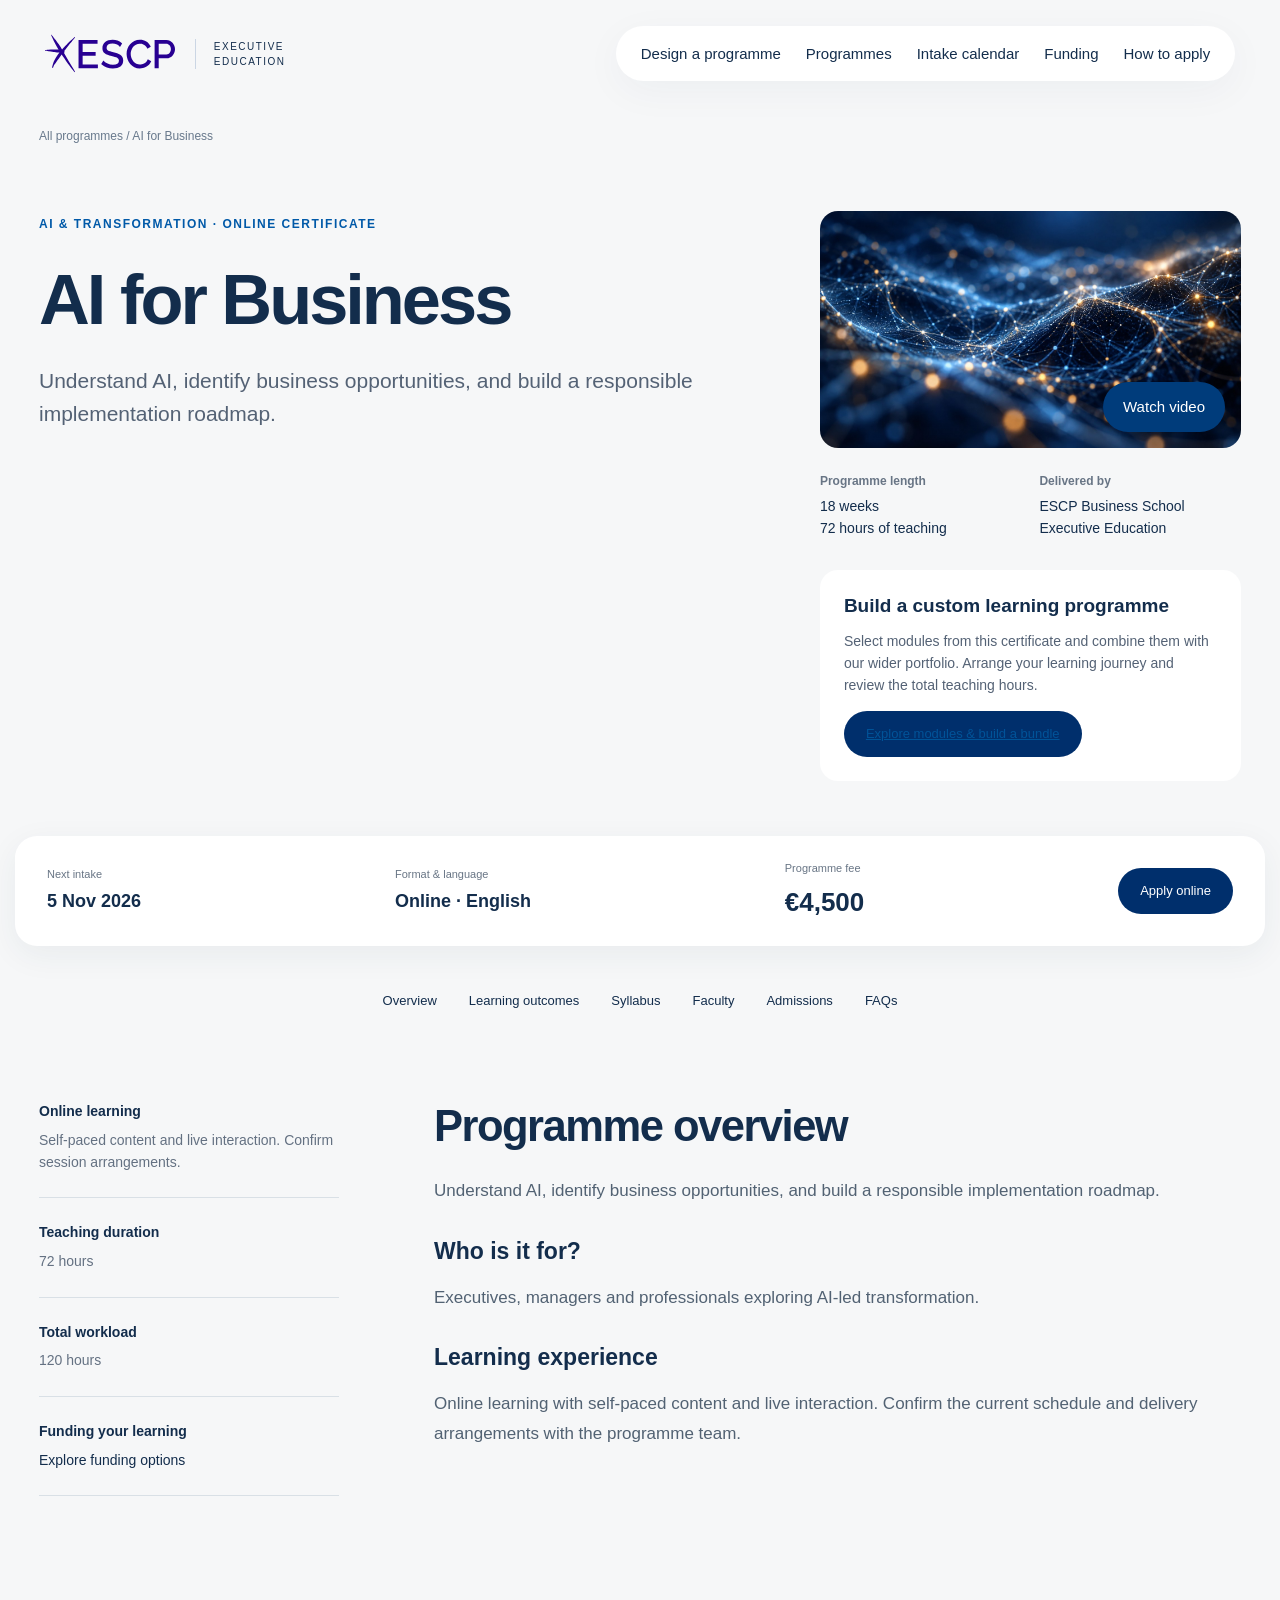
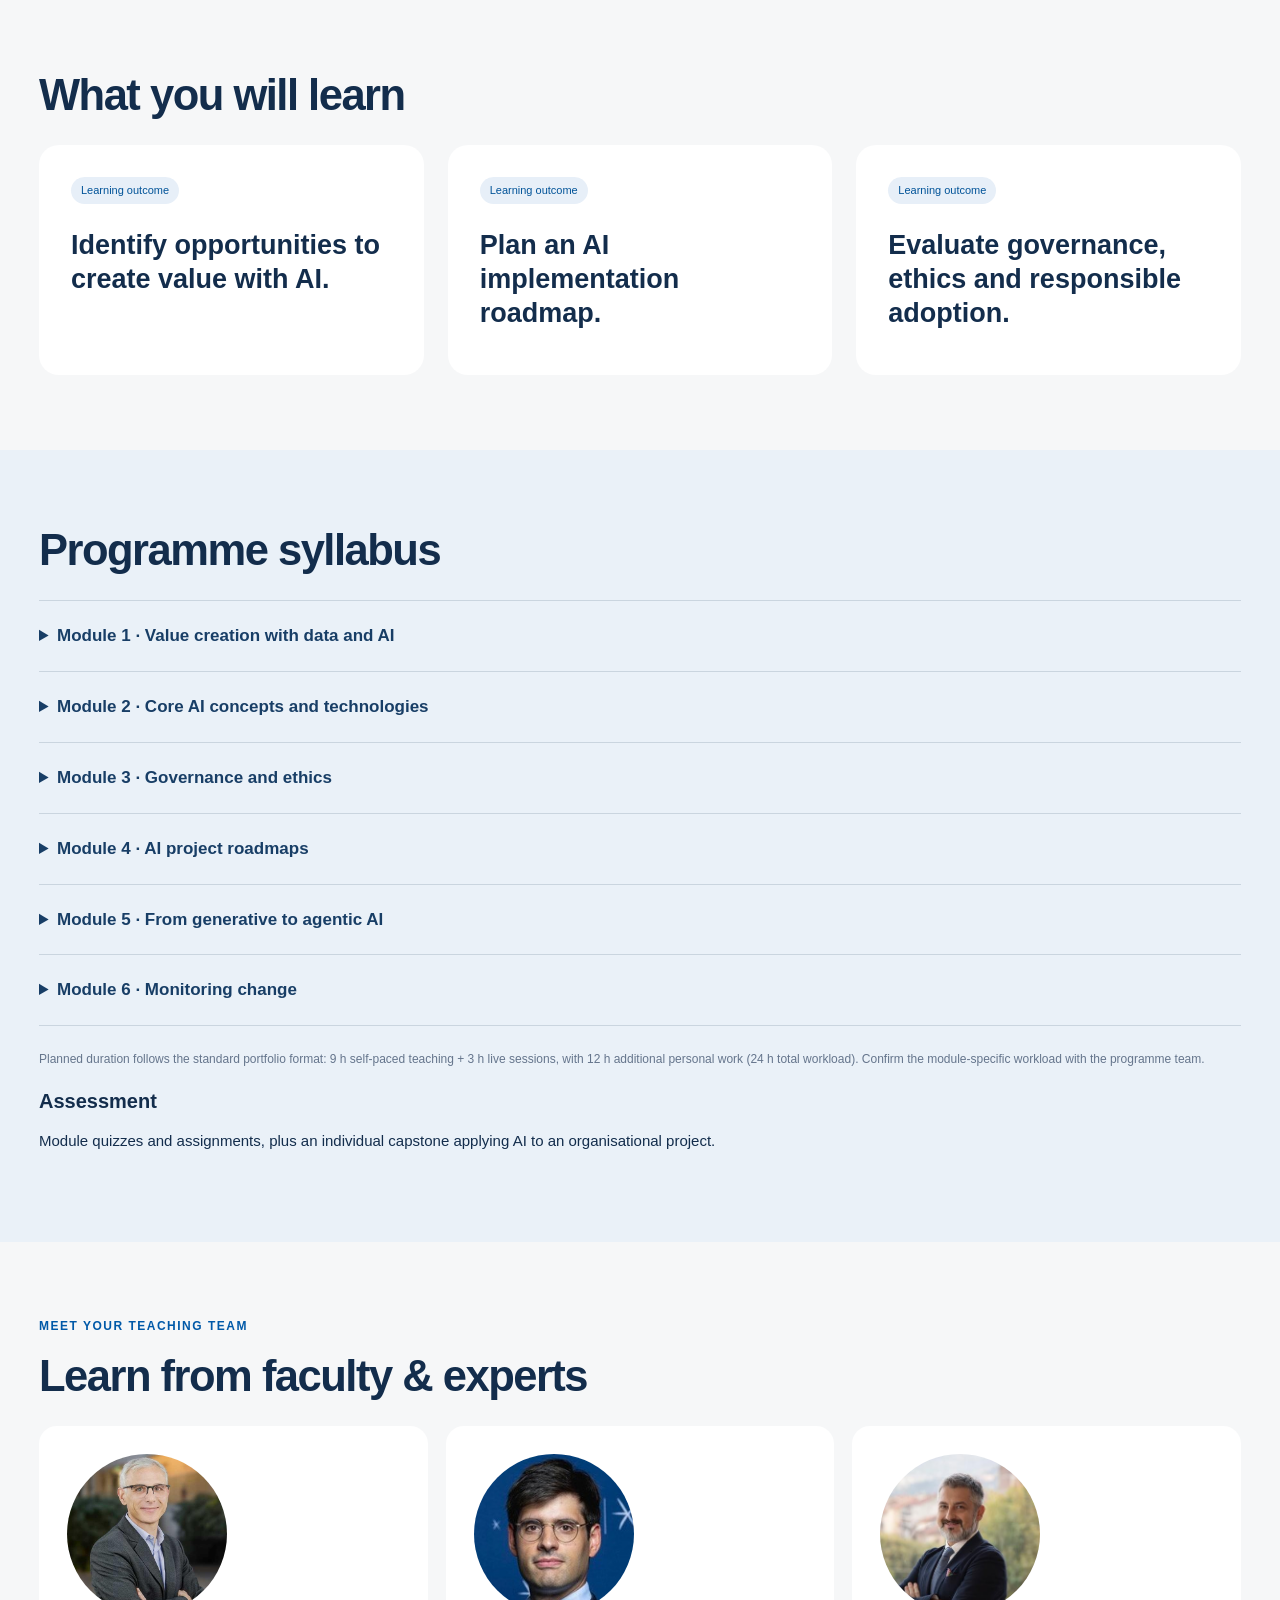
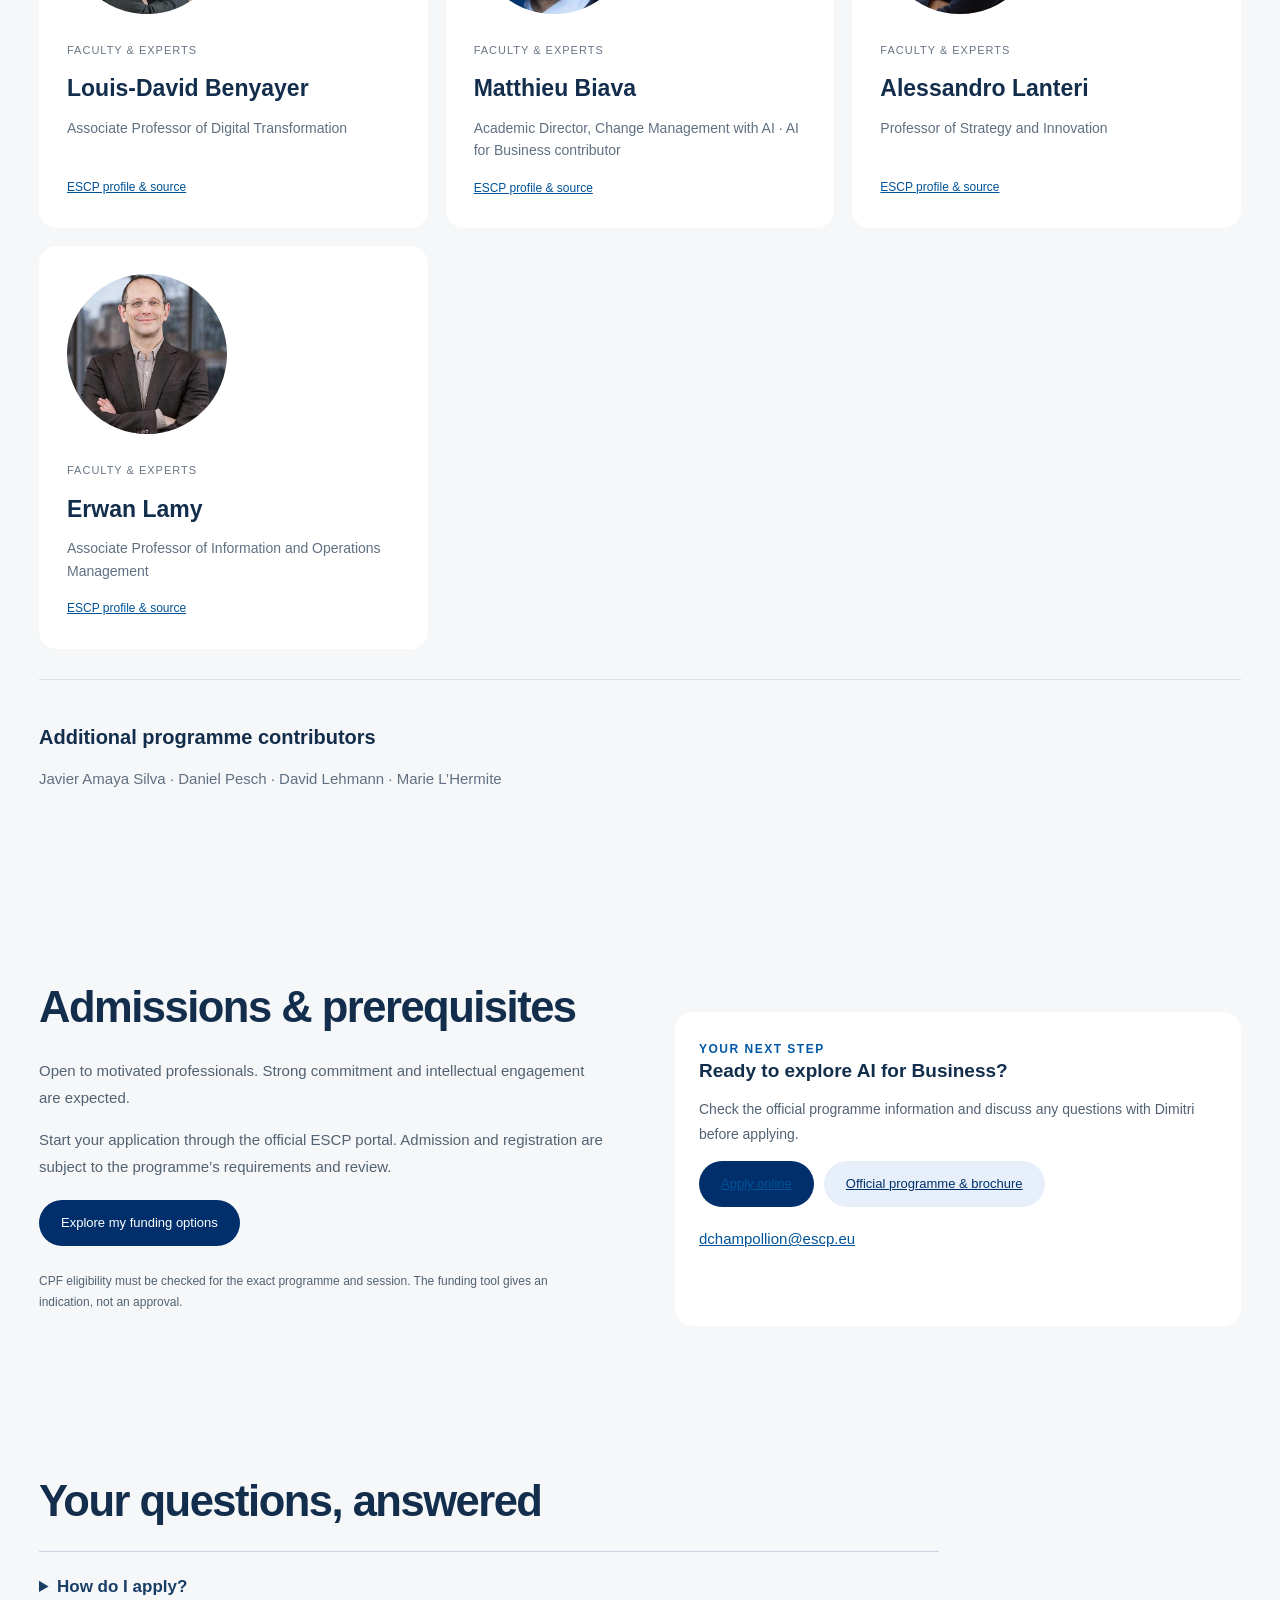
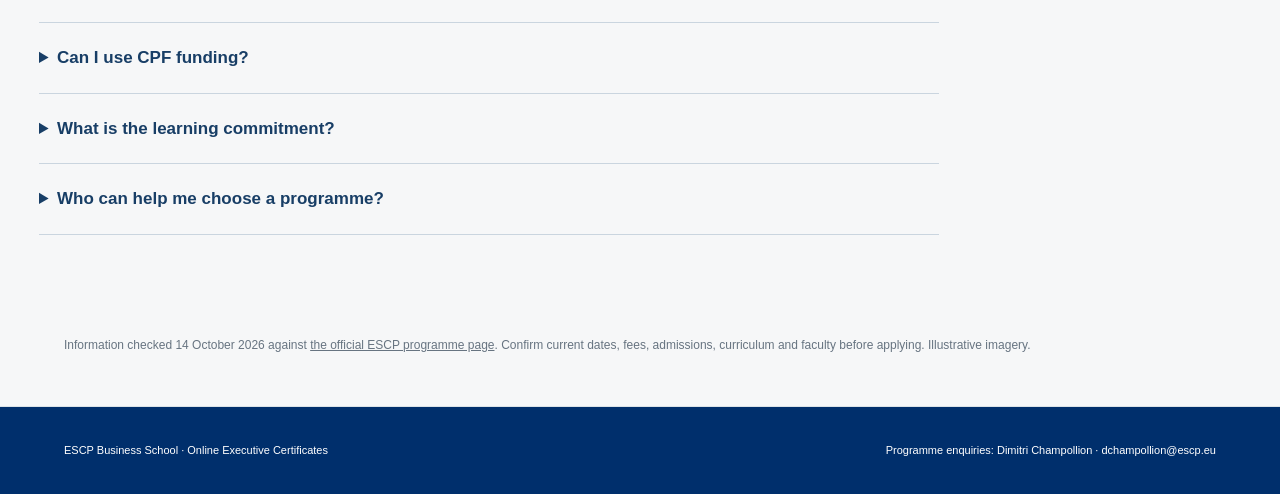
==== commit 7b210590: "Connect portfolio and modules to custom programme bundle builder" ====
--- a/artificial-intelligence-business-certificate.html
+++ b/artificial-intelligence-business-certificate.html
@@ -24,4 +24,4 @@
   <path class="cls-1" d="M780.55,192.4c-12.46,25.69-38.73,34.81-57.43,34.81-38.08,0-70.27-36.81-70.27-80.38,0-38.41,24.32-79.23,69.42-79.23,11.76,0,40.66,3.23,55.14,33.08l2.73,5.64,25.27-15.76-2.15-4.6c-14.04-29.98-43.9-47.87-79.86-47.87-63.72,0-101.79,54.7-101.79,107.59s40.33,111.04,100.37,111.04c31.53,0,70.98-17.49,85.36-50.92l2.09-4.88-26.34-13.75-2.54,5.22Z"/>
   <path class="cls-1" d="M866.21,68.36h57.43c19.55,0,35.45,18.24,35.45,40.66,0,19.99-11.82,41.24-33.74,41.24h-59.14v-81.89h0ZM924.49,39.14h-89.53v215.75h31.25v-75.42h60c39.61,0,64.13-36.57,64.13-70.46s-27.04-69.88-65.85-69.88Z"/>
   <path class="cls-1" d="M219.39,264.53c-25.55-40.41-51.27-85.07-75.49-127.48,1.39-.14,2.67-.8,3.68-1.93,1.44-1.61,1.82-3.72,1.64-5.89-.16-2.03-1.29-3.64-3.53-4.89,2.63-2.91,6.23-6.93,6.23-6.93,5.91-6.07,10.85-13.26,15.63-20.21,1.73-2.52,15.74-20.59,15.74-20.59l.11-.11c2.72-3.26,5.87-7.11,9.28-11.25,11.67-14.22,26.86-33.53,34.44-42.85,1.79-2.24,1.97-3.79,1.06-4.75-.73-.71-2.76-.69-4.48,1.17-9.63,9.75-21.68,19.23-32.15,29.09-5.27,4.96-22.19,22.68-25.47,25.65-5.98,5.43-10.39,11.31-15.62,16.75-6.99,7.29-14.53,14.11-20.56,21.03-3.28-5.39-10.43-17.68-13.57-22.22-2.81-4.06-9.13-13.94-11.01-16.32-4.82-6.09-17.49-23.14-18.75-24.82,0,0-4.7-6.73-6.92-9.34,0,0-23.98-30.27-29.04-36.45-1.26-1.63-2.34-2.73-3.69-1.92-1.24.94-1.04,2.22-.14,4.12.57,1.11,18.43,39.18,18.43,39.18,2.7,5.65,17.03,32.33,19.82,37.5,4.13,7.66,8.41,15.59,13.24,23.07,2.12,3.25,4.41,6.44,6.68,9.59-1.48.02-20.09-.43-23.58-.51-3.09-.07-8.47-.22-11.43-.3-6.49-.17-14.48.3-26.02.3l-18.95.56c-1.83,0-15.92,1.51-18.65,1.96-.9.15-2.09.48-2.76.58-1.66.27-3.22.89-3.53,2.38-.38,2.06,3.53,1.98,4.47,2.35,8.89,1.89,21.7,3.64,23.65,3.92q13.8,1.96,37.45,5.88c2.68.44,28.39,4.1,31.46,4.46,3.08.36,10.12-.05,13.08.34-14.07,17.35-27.47,38.29-38.11,58.02-8.57,15.89-12.63,33.27-16.54,49.03-.78,3.1-2.49,9.14,1.48,9.63,3.88.48,6.26-6.52,6.26-6.52,4.79-13.72,15.1-25.71,23.08-37.53.88-1.3,14.57-20.66,24.7-34.17,1.29-1.87,14.86-23.1,16.11-24.42,3.67,4.45,7.76,13.43,11.51,18.77,7.27,10.35,14.7,19.41,21.47,31.65,15.56,23.98,53.61,69.57,60.74,79.56.98,1.37,2.26,3.06,4.21,4.47,1.15.83,2.48,1.72,3.4,1.22,1.75-.96.61-2.53-.04-4.2-.38-.98-.84-1.93-1.36-2.85l-4.91-8.82c-.82-1.71-1.74-3.36-2.75-4.97Z"/>
-</svg><span>EXECUTIVE EDUCATION</span></a><nav><a href="index.html#portfolio">Programmes</a><a href="index.html#timeline">Intake calendar</a><a href="index.html#funding">Funding</a><a href="index.html#register">How to apply</a></nav></header><main><div class="crumbs"><a href="index.html#portfolio">All programmes</a> / AI for Business</div><section class="detail-hero"><div class="detail-title"><span class="eyebrow">AI &amp; transformation · Online certificate</span><h1>AI for Business</h1><p class="programintro">Understand AI, identify business opportunities, and build a responsible implementation roadmap.</p></div><div><div class="media-preview"><img class="coursevisual" src="assets/ai.jpg" alt="AI &amp; transformation programme illustration"><button onclick="playVideo(0)">Watch video</button></div><div class="hero-facts"><div><b>Programme length</b>18 weeks<br>72 hours of teaching</div><div><b>Delivered by</b>ESCP Business School<br>Executive Education</div></div><div class="enquiry-card"><h3>Interested in this programme?</h3><p>Discuss your goals, the next session and your application with our programme director.</p><a href="mailto:dchampollion@escp.eu?subject=AI for Business">Contact Dimitri Champollion</a></div></div></section><section class="enroll-bar" aria-label="Programme enrolment"><div><small>Next intake</small><strong>5 Nov 2026</strong></div><div><small>Format & language</small><strong>Online · English</strong></div><div class="price"><small>Programme fee</small><strong>€4,500</strong></div><a class="cta" href="https://openenrollment.escp.eu/templates/6824a8dc40f1b31d6e028f21/start" target="_blank" rel="noopener">Apply online</a></section><nav class="detail-nav" aria-label="Programme sections"><a href="#overview">Overview</a><a href="#outcomes">Learning outcomes</a><a href="#curriculum">Syllabus</a><a href="#faculty">Faculty</a><a href="#admissions">Admissions</a><a href="#faqs">FAQs</a></nav><section class="detail-section overview-layout" id="overview"><aside class="overview-meta"><div><b>Online learning</b><span>Self-paced content and live interaction. Confirm session arrangements.</span></div><div><b>Teaching duration</b><span>72 hours</span></div><div><b>Total workload</b><span>120 hours</span></div><div><b>Funding your learning</b><a href="index.html?funding=0#funding">Explore funding options</a></div></aside><div class="overview-copy"><h2>Programme overview</h2><p>Understand AI, identify business opportunities, and build a responsible implementation roadmap.</p><h3>Who is it for?</h3><p>Executives, managers and professionals exploring AI-led transformation.</p><h3>Learning experience</h3><p>Online learning with self-paced content and live interaction. Confirm the current schedule and delivery arrangements with the programme team.</p></div></section><section class="detail-section" id="outcomes"><h2>What you will learn</h2><div class="outcome-grid"><article class="outcome-card"><small>Learning outcome</small><h3>Identify opportunities to create value with AI.</h3></article><article class="outcome-card"><small>Learning outcome</small><h3>Plan an AI implementation roadmap.</h3></article><article class="outcome-card"><small>Learning outcome</small><h3>Evaluate governance, ethics and responsible adoption.</h3></article></div></section><div class="syllabus-band"><section class="detail-section syllabus-layout" id="curriculum"><div><h2>Programme syllabus</h2><details><summary>Module 1 · Value creation with data and AI</summary><div class="module-meta"><span class="module-code">Course code: <strong>AIBUS-01</strong></span><span class="module-duration">Planned teaching: 12 h · Live sessions: 3 h</span><div class="module-professors"><div class="module-professor"><img src="assets/faculty/benyayer.jpg" alt="Louis-David Benyayer" loading="lazy" width="58" height="58"><span>Louis-David Benyayer</span></div></div></div><div class="module-objectives" data-course-code="AIBUS-01"><p><strong>Learning objectives</strong></p><ul><li>Explain the typical sources of value creation through data and AI</li><li>Explain the environmental impact of data and AI</li><li>Identify the resources and capabilities required to capture value through data and AI</li><li>Describe the limits of data and AI based decisions</li></ul></div></details><details><summary>Module 2 · Core AI concepts and technologies</summary><div class="module-meta"><span class="module-code">Course code: <strong>AIBUS-02</strong></span><span class="module-duration">Planned teaching: 12 h · Live sessions: 3 h</span><div class="module-professors"><div class="module-professor"><span class="professor-initials" aria-hidden="true">DP</span><span>Daniel Pesch<small>Photo to be added</small></span></div><div class="module-professor"><span class="professor-initials" aria-hidden="true">DL</span><span>David Lehmann<small>Photo to be added</small></span></div><div class="module-professor"><span class="professor-initials" aria-hidden="true">JA</span><span>Javier Amaya Silva<small>Photo to be added</small></span></div></div></div><div class="module-objectives" data-course-code="AIBUS-02"><p><strong>Learning objectives</strong></p><ul><li>Understand the fundamentals of AI technology</li><li>Explain how AI algorithms work</li><li>Evaluate the strengths and limitations of AI systems</li><li>Understand the technological business ecosystem</li></ul></div></details><details><summary>Module 3 · Governance and ethics</summary><div class="module-meta"><span class="module-code">Course code: <strong>AIBUS-03</strong></span><span class="module-duration">Planned teaching: 12 h · Live sessions: 3 h</span><div class="module-professors"><div class="module-professor"><img src="assets/faculty/lamy.jpg" alt="Erwan Lamy" loading="lazy" width="58" height="58"><span>Erwan Lamy</span></div><div class="module-professor"><span class="professor-initials" aria-hidden="true">ML</span><span>Marie Lhermite<small>Photo to be added</small></span></div></div></div><div class="module-objectives" data-course-code="AIBUS-03"><p><strong>Learning objectives</strong></p><ul><li>Understanding basic ethical concepts</li><li>Knowing the main ethical issues concerning AI</li><li>Being able to determine the different ethical dimensions of a particular use of AI</li></ul></div></details><details><summary>Module 4 · AI project roadmaps</summary><div class="module-meta"><span class="module-code">Course code: <strong>AIBUS-04</strong></span><span class="module-duration">Planned teaching: 12 h · Live sessions: 3 h</span><div class="module-professors"><div class="module-professor"><img src="assets/faculty/lanteri.jpg" alt="Alessandro Lanteri" loading="lazy" width="58" height="58"><span>Alessandro Lanteri</span></div></div></div><div class="module-objectives" data-course-code="AIBUS-04"><p><strong>Learning objectives</strong></p><ul><li>Create an AI Roadmap</li><li>Refine and Manage Data Strategy</li><li>Lead AI Implementation Projects</li><li>Assess Organizational Readiness for AI</li><li>Diagnose and prevent failure in AI adoption</li></ul></div></details><details><summary>Module 5 · From generative to agentic AI</summary><div class="module-meta"><span class="module-code">Course code: <strong>AIBUS-05</strong></span><span class="module-duration">Planned teaching: 12 h · Live sessions: 3 h</span><div class="module-professors"><div class="module-professor"><img src="assets/faculty/benyayer.jpg" alt="Louis-David Benyayer" loading="lazy" width="58" height="58"><span>Louis-David Benyayer</span></div></div></div><div class="module-objectives" data-course-code="AIBUS-05"><p><strong>Learning objectives</strong></p><ul><li>Decide if and how to use Generative AI in their job and their company</li><li>Make their first experiments</li><li>Identify the main transformation drivers</li></ul></div></details><details><summary>Module 6 · Monitoring change</summary><div class="module-meta"><span class="module-code">Course code: <strong>TECH-01</strong></span><span class="module-duration">Planned teaching: 12 h · Live sessions: 3 h</span><div class="module-professors"><div class="module-professor"><img src="assets/faculty/biava.jpg" alt="Matthieu Biava" loading="lazy" width="58" height="58"><span>Matthieu Biava</span></div></div></div><div class="module-objectives" data-course-code="TECH-01"><p><strong>Learning objectives</strong></p><ul><li>Identify the challenges of continuous transformation in the age of disruptions and understand the most widespread models of change management.</li><li>Structure a systemic change management approach suited to technological transformations and an uncertain environment.</li><li>Use key tools to manage change on an ongoing basis.</li><li>Leverage the contributions of AI in the implementation of change management.</li><li>Sustain change and establish a culture of continuous change: towards a more resilient and learning organisation.</li></ul></div></details><p class="duration-note">Planned duration follows the standard portfolio format: 9 h self-paced teaching + 3 h live sessions, with 12 h additional personal work (24 h total workload). Confirm the module-specific workload with the programme team.</p><h3>Assessment</h3><p>Module quizzes and assignments, plus an individual capstone applying AI to an organisational project.</p></div></section></div><section class="detail-section" id="faculty"><span class="eyebrow">Meet your teaching team</span><h2>Learn from faculty & experts</h2><div class="faculty-grid"><article class="faculty-person"><img class="faculty-portrait" src="assets/faculty/benyayer.jpg" alt="Louis-David Benyayer" loading="lazy" width="320" height="320"><div class="faculty-copy"><small>Faculty & experts</small><h3>Louis-David Benyayer</h3><p>Associate Professor of Digital Transformation</p><a href="https://escp.eu/fr/node/45908" target="_blank" rel="noopener">ESCP profile & source</a></div></article><article class="faculty-person"><img class="faculty-portrait" src="assets/faculty/biava.jpg" alt="Matthieu Biava" loading="lazy" width="320" height="320"><div class="faculty-copy"><small>Faculty & experts</small><h3>Matthieu Biava</h3><p>Academic Director, Change Management with AI · AI for Business contributor</p><a href="https://escp.eu/fr/programmes/open-programmes/change-management-with-ai" target="_blank" rel="noopener">ESCP profile & source</a></div></article><article class="faculty-person"><img class="faculty-portrait" src="assets/faculty/lanteri.jpg" alt="Alessandro Lanteri" loading="lazy" width="320" height="320"><div class="faculty-copy"><small>Faculty & experts</small><h3>Alessandro Lanteri</h3><p>Professor of Strategy and Innovation</p><a href="https://escp.eu/faculty-research/faculty-members/lanteri-alessandro" target="_blank" rel="noopener">ESCP profile & source</a></div></article><article class="faculty-person"><img class="faculty-portrait" src="assets/faculty/lamy.jpg" alt="Erwan Lamy" loading="lazy" width="320" height="320"><div class="faculty-copy"><small>Faculty & experts</small><h3>Erwan Lamy</h3><p>Associate Professor of Information and Operations Management</p><a href="https://escp.eu/faculty-research/faculty-members/lamy-erwan?page=2" target="_blank" rel="noopener">ESCP profile & source</a></div></article></div><div class="other-contributors"><h3>Additional programme contributors</h3><p>Javier Amaya Silva · Daniel Pesch · David Lehmann · Marie L’Hermite</p></div></section><section class="detail-section admission-layout" id="admissions"><div><h2>Admissions & prerequisites</h2><p>Open to motivated professionals. Strong commitment and intellectual engagement are expected.</p><p>Start your application through the official ESCP portal. Admission and registration are subject to the programme’s requirements and review.</p><div class="actions"><a class="cta" href="index.html?funding=0#funding">Explore my funding options</a></div><p class="note">CPF eligibility must be checked for the exact programme and session. The funding tool gives an indication, not an approval.</p></div><div class="enquiry-card"><span class="eyebrow">Your next step</span><h3>Ready to explore AI for Business?</h3><p>Check the official programme information and discuss any questions with Dimitri before applying.</p><div id="applyactions"></div><div class="actions"><a href="mailto:dchampollion@escp.eu">dchampollion@escp.eu</a></div></div></section><section class="detail-section" id="faqs"><h2>Your questions, answered</h2><div class="faq-list"><details><summary>How do I apply?</summary><p>Use the Apply online button to open ESCP’s official application portal. The programme team confirms admissions requirements and your place. If registration is not yet open, contact Dimitri.</p></details><details><summary>Can I use CPF funding?</summary><p>Eligibility depends on the exact programme and session. Verify its listing on Mon Compte Formation and use our <a href="index.html?funding=0#funding"><u>funding guide</u></a> to explore your options.</p></details><details><summary>What is the learning commitment?</summary><p>Teaching duration: 72 hours. Programme length: 18 weeks. Total workload: 120 hours. Confirm the weekly schedule and assessment requirements with the programme team.</p></details><details><summary>Who can help me choose a programme?</summary><p>Contact programme director <a href="mailto:dchampollion@escp.eu"><u>Dimitri Champollion</u></a> to discuss your goals, programme fit and upcoming sessions.</p></details></div></section><div class="source-note"><p class="note">Information checked 14 October 2026 against <a href="https://escp.eu/programmes/open-programmes/artificial-intelligence-business-certificate" target="_blank" rel="noopener"><u>the official ESCP programme page</u></a>. Confirm current dates, fees, admissions, curriculum and faculty before applying. Illustrative imagery.</p></div></main><footer><div>ESCP Business School · Online Executive Certificates</div><div>Programme enquiries: <a href="mailto:dchampollion@escp.eu">Dimitri Champollion · dchampollion@escp.eu</a></div></footer><dialog id="modal"><button class="close" id="close">Close</button><div id="modalbody"></div></dialog><script>const data=[["AI for Business", "AI & transformation", "5 Nov 2026", "2026-11-05", "72 hours", "English", "Understand AI, identify business opportunities, and build a responsible implementation roadmap.", "artificial-intelligence-business-certificate", "6824a8dc40f1b31d6e028f21", "Executives, managers and professionals exploring AI-led transformation.", "AI value creation; core technologies; governance and ethics; AI project roadmaps; generative and agentic AI; monitoring change."], ["Finance for Executives", "Finance", "26 Oct 2026", "2026-10-26", "70 hours", "English / French", "Strengthen financial judgement, interpret financial information, and contribute to investment decisions.", "finance-executives", "687ed5206ab72813c16347e3", "Professionals seeking greater confidence in corporate finance.", "Financial performance, financial statements, investment decisions, financing and value creation."], ["Change Management with AI", "AI & transformation", "22 Oct 2026", "2026-10-22", "60 hours", "English", "Lead technology adoption and help people and organisations navigate AI-driven change.", "change-management-with-ai", "687ed62d6ab72813c1634b5a", "Functional managers, business unit leaders and transformation consultants.", "Initiating change; emerging technologies; uncertainty; AI roadmaps; overcoming resistance."], ["AI and Financial Innovation", "Finance", "24 Nov 2026", "2026-11-24", "60 hours", "English", "Connect financial strategy with AI applications and emerging financial technologies.", "financial-innovation-ai", "688c449c6ab728b9772b037b", "Banking, asset management, fintech and corporate finance professionals.", "Financial business models, AI decision-making, fintech, decentralised finance and practical AI projects."], ["Strategic Leadership for Sustainable Transformation", "Sustainability", "Feb 2027", "2027-02-01", "60 hours", "English", "Turn sustainability priorities into practical business strategies and organisational change.", "strategic-leadership-sustainable-transformation", "68a433ab5d69356dd75efb94", "Strategy, innovation and sustainability leaders, managers and consultants.", "Supply chain governance; sustainable business models; leadership; transformation management; risk."], ["AI & Data for Marketing Leaders", "Marketing", "5 Nov 2026", "2026-11-05", "See programme page", "English", "Use data and AI to guide marketing strategy, customer experience, and performance.", "certificate-ai-data-marketing-leaders", "691c9e423b5d002723d7b963", "Marketing, product, communication, digital and CRM professionals.", "Marketing strategy, customer intelligence, AI-enhanced journeys, omnichannel communication, performance and governance."], ["Cybersecurity for Business Leaders", "Cybersecurity", "8 Dec 2026", "2026-12-08", "60 hours", "English", "Build the strategic perspective needed to govern cyber risk and strengthen organisational resilience.", "cybersecurity-for-business-leaders", "", "Executives and senior decision-makers responsible for digital resilience.", "Geopolitics; threat analysis; regulation; risk protection and governance; cyber crisis decisions."], ["Geopolitics & Tech", "Geopolitics", "To be announced", "", "To be announced", "To be announced", "A programme in development at the intersection of geopolitics and technology.", "", "", "Audience details to be announced.", "Programme content, dates, fees and registration details will be published once confirmed."]];const programmes=[{"weeks": "18 weeks", "workload": "120 hours", "prereq": "Open to motivated professionals. Strong commitment and intellectual engagement are expected.", "objectives": ["Identify opportunities to create value with AI.", "Plan an AI implementation roadmap.", "Evaluate governance, ethics and responsible adoption."], "modules": ["Value creation with data and AI", "Core AI concepts and technologies", "Governance and ethics", "AI project roadmaps", "From generative to agentic AI", "Monitoring change"], "faculty": ["Louis-David Benyayer", "Javier Amaya Silva, Daniel Pesch and David Lehmann", "Erwan Lamy and Marie L’Hermite", "Alessandro Lanteri", "Matthieu Biava"], "assessment": "Module quizzes and assignments, plus an individual capstone applying AI to an organisational project.", "title": "AI for Business", "topic": "AI & transformation", "date": "5 Nov 2026", "sort": "2026-11-05", "hours": "72 hours", "language": "English", "description": "Understand AI, identify business opportunities, and build a responsible implementation roadmap.", "official": "https://escp.eu/programmes/open-programmes/artificial-intelligence-business-certificate", "apply": "https://openenrollment.escp.eu/templates/6824a8dc40f1b31d6e028f21/start", "audience": "Executives, managers and professionals exploring AI-led transformation.", "slug": "artificial-intelligence-business-certificate", "image": "ai"}, {"weeks": "Confirm with programme team", "workload": "Confirm with programme team", "prereq": "Open to non-financial professionals. No prior financial expertise is required.", "objectives": ["Interpret financial statements and performance indicators.", "Evaluate investments and business value.", "Use financial reasoning in strategic decisions."], "modules": ["Course overview and financial approach", "Demystifying financial logic", "Financial analysis: statements and accounting", "Financial analysis: performance indicators", "Investment project valuation", "Financial asset valuation", "Cost of capital"], "faculty": [], "assessment": "Confirm the current assessment and certificate requirements with the programme team.", "title": "Finance for Executives", "topic": "Finance", "date": "26 Oct 2026", "sort": "2026-10-26", "hours": "70 hours", "language": "English / French", "description": "Strengthen financial judgement, interpret financial information, and contribute to investment decisions.", "official": "https://escp.eu/programmes/open-programmes/finance-executives", "apply": "https://openenrollment.escp.eu/templates/687ed5206ab72813c16347e3/start", "audience": "Professionals seeking greater confidence in corporate finance.", "slug": "finance-executives", "image": "finance"}, {"weeks": "15 weeks", "workload": "120 hours", "prereq": "Open to motivated professionals. No technical background is required.", "objectives": ["Plan technology-driven transformation.", "Evaluate organisational and ethical implications.", "Address resistance and support adoption."], "modules": ["Initiating and monitoring change", "Emerging technologies", "Navigating uncertainty", "Designing an AI roadmap", "Overcoming resistance to change"], "faculty": [], "assessment": "Module quizzes and assignments, plus an individual capstone on technological change.", "title": "Change Management with AI", "topic": "AI & transformation", "date": "22 Oct 2026", "sort": "2026-10-22", "hours": "60 hours", "language": "English", "description": "Lead technology adoption and help people and organisations navigate AI-driven change.", "official": "https://escp.eu/programmes/open-programmes/change-management-with-ai", "apply": "https://openenrollment.escp.eu/templates/687ed62d6ab72813c1634b5a/start", "audience": "Functional managers, business unit leaders and transformation consultants.", "slug": "change-management-with-ai", "image": "bridge"}, {"weeks": "15 weeks", "workload": "120 hours", "prereq": "Confirm entry requirements and the expected technical preparation with the programme team.", "objectives": ["Evaluate financial business model innovation.", "Assess AI and fintech applications.", "Plan implementation and consider digital-asset risks."], "modules": ["Elective: fintech and financial services OR decentralised finance and digital assets", "Business model innovation in finance", "AI applications in finance", "Leading AI implementation in finance", "Generative AI and machine learning in finance"], "faculty": ["Santiago Barraza (Academic Director)"], "assessment": "Quizzes and assignments, plus a group capstone project.", "title": "AI and Financial Innovation", "topic": "Finance", "date": "24 Nov 2026", "sort": "2026-11-24", "hours": "60 hours", "language": "English", "description": "Connect financial strategy with AI applications and emerging financial technologies.", "official": "https://escp.eu/programmes/open-programmes/financial-innovation-ai", "apply": "https://openenrollment.escp.eu/templates/688c449c6ab728b9772b037b/start", "audience": "Banking, asset management, fintech and corporate finance professionals.", "slug": "financial-innovation-ai", "image": "finance"}, {"weeks": "17 weeks", "workload": "120 hours", "prereq": "Open to motivated professionals. Strong commitment and intellectual engagement are expected.", "objectives": ["Identify sustainable business opportunities.", "Lead organisational transformation.", "Assess sustainability-related risks."], "modules": ["Sustainability and supply chain governance", "Designing sustainable business models", "Leadership for sustainability transformation", "Sustainable transformation management", "Risk management"], "faculty": ["Christian Durach", "Florian Lüdeke-Freund", "Carolin Waldner", "Max Weiß", "Ulrich Hagel and Michael Wiedmann"], "assessment": "Module quizzes and/or assignments, plus an individual capstone.", "title": "Strategic Leadership for Sustainable Transformation", "topic": "Sustainability", "date": "Feb 2027", "sort": "2027-02-01", "hours": "60 hours", "language": "English", "description": "Turn sustainability priorities into practical business strategies and organisational change.", "official": "https://escp.eu/programmes/open-programmes/strategic-leadership-sustainable-transformation", "apply": "https://openenrollment.escp.eu/templates/68a433ab5d69356dd75efb94/start", "audience": "Strategy, innovation and sustainability leaders, managers and consultants.", "slug": "strategic-leadership-sustainable-transformation", "image": "sustainability"}, {"weeks": "Confirm with programme team", "workload": "Confirm with programme team", "prereq": "Confirm current admission requirements with the programme team.", "objectives": ["Build data-informed marketing strategies.", "Use AI for customer insight and experience.", "Develop responsible marketing technology governance."], "modules": ["Marketing strategy and value creation in the AI era", "Decision intelligence and customer insights", "AI-enabled customer experience design", "AI-enabled creative practices and omnichannel communication", "Marketing technology, governance and operating models"], "faculty": ["Isabella Maggioni", "Hsin-Hsuan Meg Lee", "Vitor Lima", "Lorena Blasco-Arcas", "Guillaume Thfoin"], "assessment": "Module quizzes and/or assignments, plus an individual capstone.", "title": "AI & Data for Marketing Leaders", "topic": "Marketing", "date": "5 Nov 2026", "sort": "2026-11-05", "hours": "See programme page", "language": "English", "description": "Use data and AI to guide marketing strategy, customer experience, and performance.", "official": "https://escp.eu/programmes/open-programmes/certificate-ai-data-marketing-leaders", "apply": "https://openenrollment.escp.eu/templates/691c9e423b5d002723d7b963/start", "audience": "Marketing, product, communication, digital and CRM professionals.", "slug": "certificate-ai-data-marketing-leaders", "image": "marketing"}, {"weeks": "17 weeks", "workload": "120 hours", "prereq": "No technical background is required. Designed around executive oversight and governance.", "objectives": ["Assess strategic cyber risks.", "Strengthen governance and organisational resilience.", "Practise executive cyber-crisis decisions."], "modules": ["Geopolitics and cybersecurity", "Threat analysis and risk assessment", "Regulatory environment", "Risk protection strategy and governance", "Cyber-crisis decision exercise"], "faculty": ["Bastian Dufilhol (Academic Director)"], "assessment": "Quizzes, assignments, and an individual confidential capstone on an organisational challenge.", "title": "Cybersecurity for Business Leaders", "topic": "Cybersecurity", "date": "8 Dec 2026", "sort": "2026-12-08", "hours": "60 hours", "language": "English", "description": "Build the strategic perspective needed to govern cyber risk and strengthen organisational resilience.", "official": "https://escp.eu/programmes/open-programmes/cybersecurity-for-business-leaders", "apply": "https://escp.eu/programmes/open-programmes/cybersecurity-for-business-leaders", "audience": "Executives and senior decision-makers responsible for digital resilience.", "slug": "cybersecurity-for-business-leaders", "image": "cyber"}, {"weeks": "To be announced", "workload": "To be announced", "prereq": "To be announced.", "objectives": [], "modules": [], "faculty": [], "assessment": "Programme structure and assessment are to be announced.", "title": "Geopolitics & Tech", "topic": "Geopolitics", "date": "To be announced", "sort": "", "hours": "To be announced", "language": "To be announced", "description": "A programme in development at the intersection of geopolitics and technology.", "official": "", "apply": "", "audience": "Audience details to be announced.", "slug": "geopolitics-tech", "image": "geopolitics"}];const media={"0": {"url": "https://player.vimeo.com/video/1094338998?h=e0b5389a53", "label": "Watch programme video", "type": "video"}, "1": {"url": "https://webikeo.fr/landing/risque-et-rentabilite-les-dessous-d-un-couple-mythique/14084?campaign=replay-eventPg", "label": "Watch official masterclass replay", "type": "replay"}, "2": {"url": "https://webikeo.fr/landing/transformation-ia-et-consulting-integrer-l-ia-dans-le-metier-du-consultant/14082?campaign=replay-eventPg", "label": "Watch official masterclass replay", "type": "replay"}, "3": {"url": "https://escp-eu.zoom.us/rec/share/S6P5GscLFwroqo63vJDANc3exgMSUQARnRcdG3LL-8O4dvgtA1yN7rGz7vM_KsVX.BYK65XeLE7otZrnm", "label": "Watch official masterclass replay", "type": "replay"}, "4": {"url": "https://webikeo.fr/landing/ia-et-entreprise-potentiel-reel-risques-reels-comment-decider-avec-lucidite/14368?campaign=Replay", "label": "Watch official masterclass replay", "type": "replay"}, "5": {"url": "https://webikeo.fr/landing/vos-prochains-clients-seront-des-agents-ia-le-marketing-change-ses-regles-etes-vous-pret/14593?campaign=Replay", "label": "Watch official masterclass replay", "type": "replay"}};function actions(d){return d.apply?`<a class="cta" href="${d.apply}" target="_blank" rel="noopener">Apply online</a><a class="cta secondary" href="${d.official}" target="_blank" rel="noopener">Official programme & brochure</a>`:'<p>Registration details to be announced.</p>'}function playVideo(i){const m=media[i],d=programmes[i];if(!m)return;document.getElementById('modalbody').innerHTML=`<span class="eyebrow">${m.type==='video'?'Programme video':'Official masterclass replay'}</span><h2>${d.title}</h2>`+(m.type==='video'?`<div class="video-frame"><iframe src="${m.url}" title="${d.title} programme video" allow="fullscreen; picture-in-picture" allowfullscreen referrerpolicy="strict-origin-when-cross-origin"></iframe></div><p><a class="cta secondary" href="${d.official}" target="_blank" rel="noopener">Open video on official programme page</a></p>`:`<p>The replay linked from the official ESCP programme page opens on its provider’s website. Registration may be required.</p><a class="cta" href="${m.url}" target="_blank" rel="noopener">Open official replay</a>`);document.getElementById('modal').showModal()}document.getElementById('close').onclick=()=>document.getElementById('modal').close();document.getElementById('modal').addEventListener('close',()=>{document.getElementById('modalbody').innerHTML=''});document.getElementById("applyactions").innerHTML=actions(programmes[0]);</script></body></html>
+</svg><span>EXECUTIVE EDUCATION</span></a><nav><a href="design-programme.html">Design a programme</a><a href="index.html#portfolio">Programmes</a><a href="index.html#timeline">Intake calendar</a><a href="index.html#funding">Funding</a><a href="index.html#register">How to apply</a></nav></header><main><div class="crumbs"><a href="index.html#portfolio">All programmes</a> / AI for Business</div><section class="detail-hero"><div class="detail-title"><span class="eyebrow">AI &amp; transformation · Online certificate</span><h1>AI for Business</h1><p class="programintro">Understand AI, identify business opportunities, and build a responsible implementation roadmap.</p></div><div><div class="media-preview"><img class="coursevisual" src="assets/ai.jpg" alt="AI &amp; transformation programme illustration"><button onclick="playVideo(0)">Watch video</button></div><div class="hero-facts"><div><b>Programme length</b>18 weeks<br>72 hours of teaching</div><div><b>Delivered by</b>ESCP Business School<br>Executive Education</div></div><div class="enquiry-card"><h3>Build a custom learning programme</h3><p>Select modules from this certificate and combine them with our wider portfolio. Arrange your learning journey and review the total teaching hours.</p><a class="cta" href="design-programme.html">Explore modules & build a bundle</a></div></div></section><section class="enroll-bar" aria-label="Programme enrolment"><div><small>Next intake</small><strong>5 Nov 2026</strong></div><div><small>Format & language</small><strong>Online · English</strong></div><div class="price"><small>Programme fee</small><strong>€4,500</strong></div><a class="cta" href="https://openenrollment.escp.eu/templates/6824a8dc40f1b31d6e028f21/start" target="_blank" rel="noopener">Apply online</a></section><nav class="detail-nav" aria-label="Programme sections"><a href="#overview">Overview</a><a href="#outcomes">Learning outcomes</a><a href="#curriculum">Syllabus</a><a href="#faculty">Faculty</a><a href="#admissions">Admissions</a><a href="#faqs">FAQs</a></nav><section class="detail-section overview-layout" id="overview"><aside class="overview-meta"><div><b>Online learning</b><span>Self-paced content and live interaction. Confirm session arrangements.</span></div><div><b>Teaching duration</b><span>72 hours</span></div><div><b>Total workload</b><span>120 hours</span></div><div><b>Funding your learning</b><a href="index.html?funding=0#funding">Explore funding options</a></div></aside><div class="overview-copy"><h2>Programme overview</h2><p>Understand AI, identify business opportunities, and build a responsible implementation roadmap.</p><h3>Who is it for?</h3><p>Executives, managers and professionals exploring AI-led transformation.</p><h3>Learning experience</h3><p>Online learning with self-paced content and live interaction. Confirm the current schedule and delivery arrangements with the programme team.</p></div></section><section class="detail-section" id="outcomes"><h2>What you will learn</h2><div class="outcome-grid"><article class="outcome-card"><small>Learning outcome</small><h3>Identify opportunities to create value with AI.</h3></article><article class="outcome-card"><small>Learning outcome</small><h3>Plan an AI implementation roadmap.</h3></article><article class="outcome-card"><small>Learning outcome</small><h3>Evaluate governance, ethics and responsible adoption.</h3></article></div></section><div class="syllabus-band"><section class="detail-section syllabus-layout" id="curriculum"><div><h2>Programme syllabus</h2><details><summary>Module 1 · Value creation with data and AI</summary><div class="module-meta"><span class="module-code">Course code: <strong>AIBUS-01</strong></span><span class="module-duration">Planned teaching: 12 h · Live sessions: 3 h</span><div class="module-professors"><div class="module-professor"><img src="assets/faculty/benyayer.jpg" alt="Louis-David Benyayer" loading="lazy" width="58" height="58"><span>Louis-David Benyayer</span></div></div></div><p class="bundle-module-link"><a class="cta secondary" href="design-programme.html?module=AIBUS-01">Design a programme with this module</a></p><div class="module-objectives" data-course-code="AIBUS-01"><p><strong>Learning objectives</strong></p><ul><li>Explain the typical sources of value creation through data and AI</li><li>Explain the environmental impact of data and AI</li><li>Identify the resources and capabilities required to capture value through data and AI</li><li>Describe the limits of data and AI based decisions</li></ul></div></details><details><summary>Module 2 · Core AI concepts and technologies</summary><div class="module-meta"><span class="module-code">Course code: <strong>AIBUS-02</strong></span><span class="module-duration">Planned teaching: 12 h · Live sessions: 3 h</span><div class="module-professors"><div class="module-professor"><span class="professor-initials" aria-hidden="true">DP</span><span>Daniel Pesch<small>Photo to be added</small></span></div><div class="module-professor"><span class="professor-initials" aria-hidden="true">DL</span><span>David Lehmann<small>Photo to be added</small></span></div><div class="module-professor"><span class="professor-initials" aria-hidden="true">JA</span><span>Javier Amaya Silva<small>Photo to be added</small></span></div></div></div><p class="bundle-module-link"><a class="cta secondary" href="design-programme.html?module=AIBUS-02">Design a programme with this module</a></p><div class="module-objectives" data-course-code="AIBUS-02"><p><strong>Learning objectives</strong></p><ul><li>Understand the fundamentals of AI technology</li><li>Explain how AI algorithms work</li><li>Evaluate the strengths and limitations of AI systems</li><li>Understand the technological business ecosystem</li></ul></div></details><details><summary>Module 3 · Governance and ethics</summary><div class="module-meta"><span class="module-code">Course code: <strong>AIBUS-03</strong></span><span class="module-duration">Planned teaching: 12 h · Live sessions: 3 h</span><div class="module-professors"><div class="module-professor"><img src="assets/faculty/lamy.jpg" alt="Erwan Lamy" loading="lazy" width="58" height="58"><span>Erwan Lamy</span></div><div class="module-professor"><span class="professor-initials" aria-hidden="true">ML</span><span>Marie Lhermite<small>Photo to be added</small></span></div></div></div><p class="bundle-module-link"><a class="cta secondary" href="design-programme.html?module=AIBUS-03">Design a programme with this module</a></p><div class="module-objectives" data-course-code="AIBUS-03"><p><strong>Learning objectives</strong></p><ul><li>Understanding basic ethical concepts</li><li>Knowing the main ethical issues concerning AI</li><li>Being able to determine the different ethical dimensions of a particular use of AI</li></ul></div></details><details><summary>Module 4 · AI project roadmaps</summary><div class="module-meta"><span class="module-code">Course code: <strong>AIBUS-04</strong></span><span class="module-duration">Planned teaching: 12 h · Live sessions: 3 h</span><div class="module-professors"><div class="module-professor"><img src="assets/faculty/lanteri.jpg" alt="Alessandro Lanteri" loading="lazy" width="58" height="58"><span>Alessandro Lanteri</span></div></div></div><p class="bundle-module-link"><a class="cta secondary" href="design-programme.html?module=AIBUS-04">Design a programme with this module</a></p><div class="module-objectives" data-course-code="AIBUS-04"><p><strong>Learning objectives</strong></p><ul><li>Create an AI Roadmap</li><li>Refine and Manage Data Strategy</li><li>Lead AI Implementation Projects</li><li>Assess Organizational Readiness for AI</li><li>Diagnose and prevent failure in AI adoption</li></ul></div></details><details><summary>Module 5 · From generative to agentic AI</summary><div class="module-meta"><span class="module-code">Course code: <strong>AIBUS-05</strong></span><span class="module-duration">Planned teaching: 12 h · Live sessions: 3 h</span><div class="module-professors"><div class="module-professor"><img src="assets/faculty/benyayer.jpg" alt="Louis-David Benyayer" loading="lazy" width="58" height="58"><span>Louis-David Benyayer</span></div></div></div><p class="bundle-module-link"><a class="cta secondary" href="design-programme.html?module=AIBUS-05">Design a programme with this module</a></p><div class="module-objectives" data-course-code="AIBUS-05"><p><strong>Learning objectives</strong></p><ul><li>Decide if and how to use Generative AI in their job and their company</li><li>Make their first experiments</li><li>Identify the main transformation drivers</li></ul></div></details><details><summary>Module 6 · Monitoring change</summary><div class="module-meta"><span class="module-code">Course code: <strong>TECH-01</strong></span><span class="module-duration">Planned teaching: 12 h · Live sessions: 3 h</span><div class="module-professors"><div class="module-professor"><img src="assets/faculty/biava.jpg" alt="Matthieu Biava" loading="lazy" width="58" height="58"><span>Matthieu Biava</span></div></div></div><p class="bundle-module-link"><a class="cta secondary" href="design-programme.html?module=TECH-01">Design a programme with this module</a></p><div class="module-objectives" data-course-code="TECH-01"><p><strong>Learning objectives</strong></p><ul><li>Identify the challenges of continuous transformation in the age of disruptions and understand the most widespread models of change management.</li><li>Structure a systemic change management approach suited to technological transformations and an uncertain environment.</li><li>Use key tools to manage change on an ongoing basis.</li><li>Leverage the contributions of AI in the implementation of change management.</li><li>Sustain change and establish a culture of continuous change: towards a more resilient and learning organisation.</li></ul></div></details><p class="duration-note">Planned duration follows the standard portfolio format: 9 h self-paced teaching + 3 h live sessions, with 12 h additional personal work (24 h total workload). Confirm the module-specific workload with the programme team.</p><h3>Assessment</h3><p>Module quizzes and assignments, plus an individual capstone applying AI to an organisational project.</p></div></section></div><section class="detail-section" id="faculty"><span class="eyebrow">Meet your teaching team</span><h2>Learn from faculty & experts</h2><div class="faculty-grid"><article class="faculty-person"><img class="faculty-portrait" src="assets/faculty/benyayer.jpg" alt="Louis-David Benyayer" loading="lazy" width="320" height="320"><div class="faculty-copy"><small>Faculty & experts</small><h3>Louis-David Benyayer</h3><p>Associate Professor of Digital Transformation</p><a href="https://escp.eu/fr/node/45908" target="_blank" rel="noopener">ESCP profile & source</a></div></article><article class="faculty-person"><img class="faculty-portrait" src="assets/faculty/biava.jpg" alt="Matthieu Biava" loading="lazy" width="320" height="320"><div class="faculty-copy"><small>Faculty & experts</small><h3>Matthieu Biava</h3><p>Academic Director, Change Management with AI · AI for Business contributor</p><a href="https://escp.eu/fr/programmes/open-programmes/change-management-with-ai" target="_blank" rel="noopener">ESCP profile & source</a></div></article><article class="faculty-person"><img class="faculty-portrait" src="assets/faculty/lanteri.jpg" alt="Alessandro Lanteri" loading="lazy" width="320" height="320"><div class="faculty-copy"><small>Faculty & experts</small><h3>Alessandro Lanteri</h3><p>Professor of Strategy and Innovation</p><a href="https://escp.eu/faculty-research/faculty-members/lanteri-alessandro" target="_blank" rel="noopener">ESCP profile & source</a></div></article><article class="faculty-person"><img class="faculty-portrait" src="assets/faculty/lamy.jpg" alt="Erwan Lamy" loading="lazy" width="320" height="320"><div class="faculty-copy"><small>Faculty & experts</small><h3>Erwan Lamy</h3><p>Associate Professor of Information and Operations Management</p><a href="https://escp.eu/faculty-research/faculty-members/lamy-erwan?page=2" target="_blank" rel="noopener">ESCP profile & source</a></div></article></div><div class="other-contributors"><h3>Additional programme contributors</h3><p>Javier Amaya Silva · Daniel Pesch · David Lehmann · Marie L’Hermite</p></div></section><section class="detail-section admission-layout" id="admissions"><div><h2>Admissions & prerequisites</h2><p>Open to motivated professionals. Strong commitment and intellectual engagement are expected.</p><p>Start your application through the official ESCP portal. Admission and registration are subject to the programme’s requirements and review.</p><div class="actions"><a class="cta" href="index.html?funding=0#funding">Explore my funding options</a></div><p class="note">CPF eligibility must be checked for the exact programme and session. The funding tool gives an indication, not an approval.</p></div><div class="enquiry-card"><span class="eyebrow">Your next step</span><h3>Ready to explore AI for Business?</h3><p>Check the official programme information and discuss any questions with Dimitri before applying.</p><div id="applyactions"></div><div class="actions"><a href="mailto:dchampollion@escp.eu">dchampollion@escp.eu</a></div></div></section><section class="detail-section" id="faqs"><h2>Your questions, answered</h2><div class="faq-list"><details><summary>How do I apply?</summary><p>Use the Apply online button to open ESCP’s official application portal. The programme team confirms admissions requirements and your place. If registration is not yet open, contact Dimitri.</p></details><details><summary>Can I use CPF funding?</summary><p>Eligibility depends on the exact programme and session. Verify its listing on Mon Compte Formation and use our <a href="index.html?funding=0#funding"><u>funding guide</u></a> to explore your options.</p></details><details><summary>What is the learning commitment?</summary><p>Teaching duration: 72 hours. Programme length: 18 weeks. Total workload: 120 hours. Confirm the weekly schedule and assessment requirements with the programme team.</p></details><details><summary>Who can help me choose a programme?</summary><p>Contact programme director <a href="mailto:dchampollion@escp.eu"><u>Dimitri Champollion</u></a> to discuss your goals, programme fit and upcoming sessions.</p></details></div></section><div class="source-note"><p class="note">Information checked 14 October 2026 against <a href="https://escp.eu/programmes/open-programmes/artificial-intelligence-business-certificate" target="_blank" rel="noopener"><u>the official ESCP programme page</u></a>. Confirm current dates, fees, admissions, curriculum and faculty before applying. Illustrative imagery.</p></div></main><footer><div>ESCP Business School · Online Executive Certificates</div><div>Programme enquiries: <a href="mailto:dchampollion@escp.eu">Dimitri Champollion · dchampollion@escp.eu</a></div></footer><dialog id="modal"><button class="close" id="close">Close</button><div id="modalbody"></div></dialog><script>const data=[["AI for Business", "AI & transformation", "5 Nov 2026", "2026-11-05", "72 hours", "English", "Understand AI, identify business opportunities, and build a responsible implementation roadmap.", "artificial-intelligence-business-certificate", "6824a8dc40f1b31d6e028f21", "Executives, managers and professionals exploring AI-led transformation.", "AI value creation; core technologies; governance and ethics; AI project roadmaps; generative and agentic AI; monitoring change."], ["Finance for Executives", "Finance", "26 Oct 2026", "2026-10-26", "70 hours", "English / French", "Strengthen financial judgement, interpret financial information, and contribute to investment decisions.", "finance-executives", "687ed5206ab72813c16347e3", "Professionals seeking greater confidence in corporate finance.", "Financial performance, financial statements, investment decisions, financing and value creation."], ["Change Management with AI", "AI & transformation", "22 Oct 2026", "2026-10-22", "60 hours", "English", "Lead technology adoption and help people and organisations navigate AI-driven change.", "change-management-with-ai", "687ed62d6ab72813c1634b5a", "Functional managers, business unit leaders and transformation consultants.", "Initiating change; emerging technologies; uncertainty; AI roadmaps; overcoming resistance."], ["AI and Financial Innovation", "Finance", "24 Nov 2026", "2026-11-24", "60 hours", "English", "Connect financial strategy with AI applications and emerging financial technologies.", "financial-innovation-ai", "688c449c6ab728b9772b037b", "Banking, asset management, fintech and corporate finance professionals.", "Financial business models, AI decision-making, fintech, decentralised finance and practical AI projects."], ["Strategic Leadership for Sustainable Transformation", "Sustainability", "Feb 2027", "2027-02-01", "60 hours", "English", "Turn sustainability priorities into practical business strategies and organisational change.", "strategic-leadership-sustainable-transformation", "68a433ab5d69356dd75efb94", "Strategy, innovation and sustainability leaders, managers and consultants.", "Supply chain governance; sustainable business models; leadership; transformation management; risk."], ["AI & Data for Marketing Leaders", "Marketing", "5 Nov 2026", "2026-11-05", "See programme page", "English", "Use data and AI to guide marketing strategy, customer experience, and performance.", "certificate-ai-data-marketing-leaders", "691c9e423b5d002723d7b963", "Marketing, product, communication, digital and CRM professionals.", "Marketing strategy, customer intelligence, AI-enhanced journeys, omnichannel communication, performance and governance."], ["Cybersecurity for Business Leaders", "Cybersecurity", "8 Dec 2026", "2026-12-08", "60 hours", "English", "Build the strategic perspective needed to govern cyber risk and strengthen organisational resilience.", "cybersecurity-for-business-leaders", "", "Executives and senior decision-makers responsible for digital resilience.", "Geopolitics; threat analysis; regulation; risk protection and governance; cyber crisis decisions."], ["Geopolitics & Tech", "Geopolitics", "To be announced", "", "To be announced", "To be announced", "A programme in development at the intersection of geopolitics and technology.", "", "", "Audience details to be announced.", "Programme content, dates, fees and registration details will be published once confirmed."]];const programmes=[{"weeks": "18 weeks", "workload": "120 hours", "prereq": "Open to motivated professionals. Strong commitment and intellectual engagement are expected.", "objectives": ["Identify opportunities to create value with AI.", "Plan an AI implementation roadmap.", "Evaluate governance, ethics and responsible adoption."], "modules": ["Value creation with data and AI", "Core AI concepts and technologies", "Governance and ethics", "AI project roadmaps", "From generative to agentic AI", "Monitoring change"], "faculty": ["Louis-David Benyayer", "Javier Amaya Silva, Daniel Pesch and David Lehmann", "Erwan Lamy and Marie L’Hermite", "Alessandro Lanteri", "Matthieu Biava"], "assessment": "Module quizzes and assignments, plus an individual capstone applying AI to an organisational project.", "title": "AI for Business", "topic": "AI & transformation", "date": "5 Nov 2026", "sort": "2026-11-05", "hours": "72 hours", "language": "English", "description": "Understand AI, identify business opportunities, and build a responsible implementation roadmap.", "official": "https://escp.eu/programmes/open-programmes/artificial-intelligence-business-certificate", "apply": "https://openenrollment.escp.eu/templates/6824a8dc40f1b31d6e028f21/start", "audience": "Executives, managers and professionals exploring AI-led transformation.", "slug": "artificial-intelligence-business-certificate", "image": "ai"}, {"weeks": "Confirm with programme team", "workload": "Confirm with programme team", "prereq": "Open to non-financial professionals. No prior financial expertise is required.", "objectives": ["Interpret financial statements and performance indicators.", "Evaluate investments and business value.", "Use financial reasoning in strategic decisions."], "modules": ["Course overview and financial approach", "Demystifying financial logic", "Financial analysis: statements and accounting", "Financial analysis: performance indicators", "Investment project valuation", "Financial asset valuation", "Cost of capital"], "faculty": [], "assessment": "Confirm the current assessment and certificate requirements with the programme team.", "title": "Finance for Executives", "topic": "Finance", "date": "26 Oct 2026", "sort": "2026-10-26", "hours": "70 hours", "language": "English / French", "description": "Strengthen financial judgement, interpret financial information, and contribute to investment decisions.", "official": "https://escp.eu/programmes/open-programmes/finance-executives", "apply": "https://openenrollment.escp.eu/templates/687ed5206ab72813c16347e3/start", "audience": "Professionals seeking greater confidence in corporate finance.", "slug": "finance-executives", "image": "finance"}, {"weeks": "15 weeks", "workload": "120 hours", "prereq": "Open to motivated professionals. No technical background is required.", "objectives": ["Plan technology-driven transformation.", "Evaluate organisational and ethical implications.", "Address resistance and support adoption."], "modules": ["Initiating and monitoring change", "Emerging technologies", "Navigating uncertainty", "Designing an AI roadmap", "Overcoming resistance to change"], "faculty": [], "assessment": "Module quizzes and assignments, plus an individual capstone on technological change.", "title": "Change Management with AI", "topic": "AI & transformation", "date": "22 Oct 2026", "sort": "2026-10-22", "hours": "60 hours", "language": "English", "description": "Lead technology adoption and help people and organisations navigate AI-driven change.", "official": "https://escp.eu/programmes/open-programmes/change-management-with-ai", "apply": "https://openenrollment.escp.eu/templates/687ed62d6ab72813c1634b5a/start", "audience": "Functional managers, business unit leaders and transformation consultants.", "slug": "change-management-with-ai", "image": "bridge"}, {"weeks": "15 weeks", "workload": "120 hours", "prereq": "Confirm entry requirements and the expected technical preparation with the programme team.", "objectives": ["Evaluate financial business model innovation.", "Assess AI and fintech applications.", "Plan implementation and consider digital-asset risks."], "modules": ["Elective: fintech and financial services OR decentralised finance and digital assets", "Business model innovation in finance", "AI applications in finance", "Leading AI implementation in finance", "Generative AI and machine learning in finance"], "faculty": ["Santiago Barraza (Academic Director)"], "assessment": "Quizzes and assignments, plus a group capstone project.", "title": "AI and Financial Innovation", "topic": "Finance", "date": "24 Nov 2026", "sort": "2026-11-24", "hours": "60 hours", "language": "English", "description": "Connect financial strategy with AI applications and emerging financial technologies.", "official": "https://escp.eu/programmes/open-programmes/financial-innovation-ai", "apply": "https://openenrollment.escp.eu/templates/688c449c6ab728b9772b037b/start", "audience": "Banking, asset management, fintech and corporate finance professionals.", "slug": "financial-innovation-ai", "image": "finance"}, {"weeks": "17 weeks", "workload": "120 hours", "prereq": "Open to motivated professionals. Strong commitment and intellectual engagement are expected.", "objectives": ["Identify sustainable business opportunities.", "Lead organisational transformation.", "Assess sustainability-related risks."], "modules": ["Sustainability and supply chain governance", "Designing sustainable business models", "Leadership for sustainability transformation", "Sustainable transformation management", "Risk management"], "faculty": ["Christian Durach", "Florian Lüdeke-Freund", "Carolin Waldner", "Max Weiß", "Ulrich Hagel and Michael Wiedmann"], "assessment": "Module quizzes and/or assignments, plus an individual capstone.", "title": "Strategic Leadership for Sustainable Transformation", "topic": "Sustainability", "date": "Feb 2027", "sort": "2027-02-01", "hours": "60 hours", "language": "English", "description": "Turn sustainability priorities into practical business strategies and organisational change.", "official": "https://escp.eu/programmes/open-programmes/strategic-leadership-sustainable-transformation", "apply": "https://openenrollment.escp.eu/templates/68a433ab5d69356dd75efb94/start", "audience": "Strategy, innovation and sustainability leaders, managers and consultants.", "slug": "strategic-leadership-sustainable-transformation", "image": "sustainability"}, {"weeks": "Confirm with programme team", "workload": "Confirm with programme team", "prereq": "Confirm current admission requirements with the programme team.", "objectives": ["Build data-informed marketing strategies.", "Use AI for customer insight and experience.", "Develop responsible marketing technology governance."], "modules": ["Marketing strategy and value creation in the AI era", "Decision intelligence and customer insights", "AI-enabled customer experience design", "AI-enabled creative practices and omnichannel communication", "Marketing technology, governance and operating models"], "faculty": ["Isabella Maggioni", "Hsin-Hsuan Meg Lee", "Vitor Lima", "Lorena Blasco-Arcas", "Guillaume Thfoin"], "assessment": "Module quizzes and/or assignments, plus an individual capstone.", "title": "AI & Data for Marketing Leaders", "topic": "Marketing", "date": "5 Nov 2026", "sort": "2026-11-05", "hours": "See programme page", "language": "English", "description": "Use data and AI to guide marketing strategy, customer experience, and performance.", "official": "https://escp.eu/programmes/open-programmes/certificate-ai-data-marketing-leaders", "apply": "https://openenrollment.escp.eu/templates/691c9e423b5d002723d7b963/start", "audience": "Marketing, product, communication, digital and CRM professionals.", "slug": "certificate-ai-data-marketing-leaders", "image": "marketing"}, {"weeks": "17 weeks", "workload": "120 hours", "prereq": "No technical background is required. Designed around executive oversight and governance.", "objectives": ["Assess strategic cyber risks.", "Strengthen governance and organisational resilience.", "Practise executive cyber-crisis decisions."], "modules": ["Geopolitics and cybersecurity", "Threat analysis and risk assessment", "Regulatory environment", "Risk protection strategy and governance", "Cyber-crisis decision exercise"], "faculty": ["Bastian Dufilhol (Academic Director)"], "assessment": "Quizzes, assignments, and an individual confidential capstone on an organisational challenge.", "title": "Cybersecurity for Business Leaders", "topic": "Cybersecurity", "date": "8 Dec 2026", "sort": "2026-12-08", "hours": "60 hours", "language": "English", "description": "Build the strategic perspective needed to govern cyber risk and strengthen organisational resilience.", "official": "https://escp.eu/programmes/open-programmes/cybersecurity-for-business-leaders", "apply": "https://escp.eu/programmes/open-programmes/cybersecurity-for-business-leaders", "audience": "Executives and senior decision-makers responsible for digital resilience.", "slug": "cybersecurity-for-business-leaders", "image": "cyber"}, {"weeks": "To be announced", "workload": "To be announced", "prereq": "To be announced.", "objectives": [], "modules": [], "faculty": [], "assessment": "Programme structure and assessment are to be announced.", "title": "Geopolitics & Tech", "topic": "Geopolitics", "date": "To be announced", "sort": "", "hours": "To be announced", "language": "To be announced", "description": "A programme in development at the intersection of geopolitics and technology.", "official": "", "apply": "", "audience": "Audience details to be announced.", "slug": "geopolitics-tech", "image": "geopolitics"}];const media={"0": {"url": "https://player.vimeo.com/video/1094338998?h=e0b5389a53", "label": "Watch programme video", "type": "video"}, "1": {"url": "https://webikeo.fr/landing/risque-et-rentabilite-les-dessous-d-un-couple-mythique/14084?campaign=replay-eventPg", "label": "Watch official masterclass replay", "type": "replay"}, "2": {"url": "https://webikeo.fr/landing/transformation-ia-et-consulting-integrer-l-ia-dans-le-metier-du-consultant/14082?campaign=replay-eventPg", "label": "Watch official masterclass replay", "type": "replay"}, "3": {"url": "https://escp-eu.zoom.us/rec/share/S6P5GscLFwroqo63vJDANc3exgMSUQARnRcdG3LL-8O4dvgtA1yN7rGz7vM_KsVX.BYK65XeLE7otZrnm", "label": "Watch official masterclass replay", "type": "replay"}, "4": {"url": "https://webikeo.fr/landing/ia-et-entreprise-potentiel-reel-risques-reels-comment-decider-avec-lucidite/14368?campaign=Replay", "label": "Watch official masterclass replay", "type": "replay"}, "5": {"url": "https://webikeo.fr/landing/vos-prochains-clients-seront-des-agents-ia-le-marketing-change-ses-regles-etes-vous-pret/14593?campaign=Replay", "label": "Watch official masterclass replay", "type": "replay"}};function actions(d){return d.apply?`<a class="cta" href="${d.apply}" target="_blank" rel="noopener">Apply online</a><a class="cta secondary" href="${d.official}" target="_blank" rel="noopener">Official programme & brochure</a>`:'<p>Registration details to be announced.</p>'}function playVideo(i){const m=media[i],d=programmes[i];if(!m)return;document.getElementById('modalbody').innerHTML=`<span class="eyebrow">${m.type==='video'?'Programme video':'Official masterclass replay'}</span><h2>${d.title}</h2>`+(m.type==='video'?`<div class="video-frame"><iframe src="${m.url}" title="${d.title} programme video" allow="fullscreen; picture-in-picture" allowfullscreen referrerpolicy="strict-origin-when-cross-origin"></iframe></div><p><a class="cta secondary" href="${d.official}" target="_blank" rel="noopener">Open video on official programme page</a></p>`:`<p>The replay linked from the official ESCP programme page opens on its provider’s website. Registration may be required.</p><a class="cta" href="${m.url}" target="_blank" rel="noopener">Open official replay</a>`);document.getElementById('modal').showModal()}document.getElementById('close').onclick=()=>document.getElementById('modal').close();document.getElementById('modal').addEventListener('close',()=>{document.getElementById('modalbody').innerHTML=''});document.getElementById("applyactions").innerHTML=actions(programmes[0]);</script></body></html>
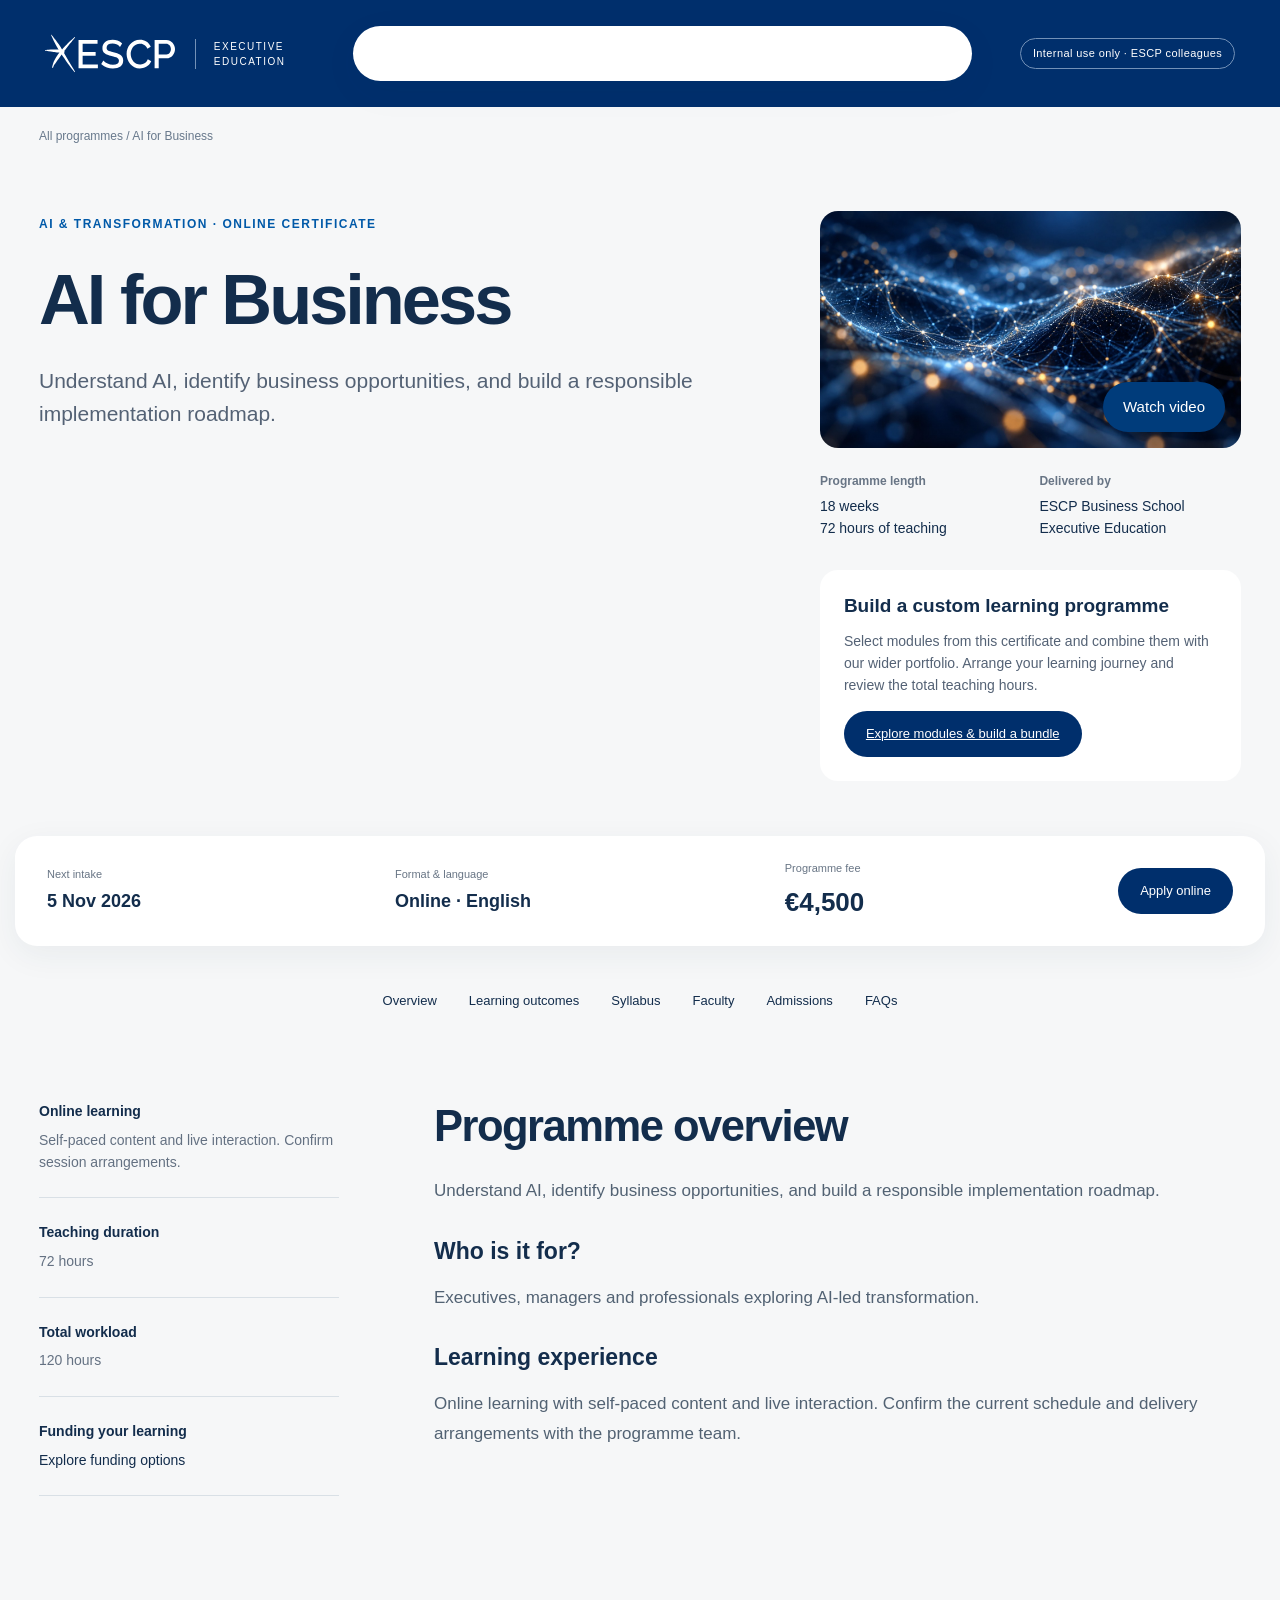
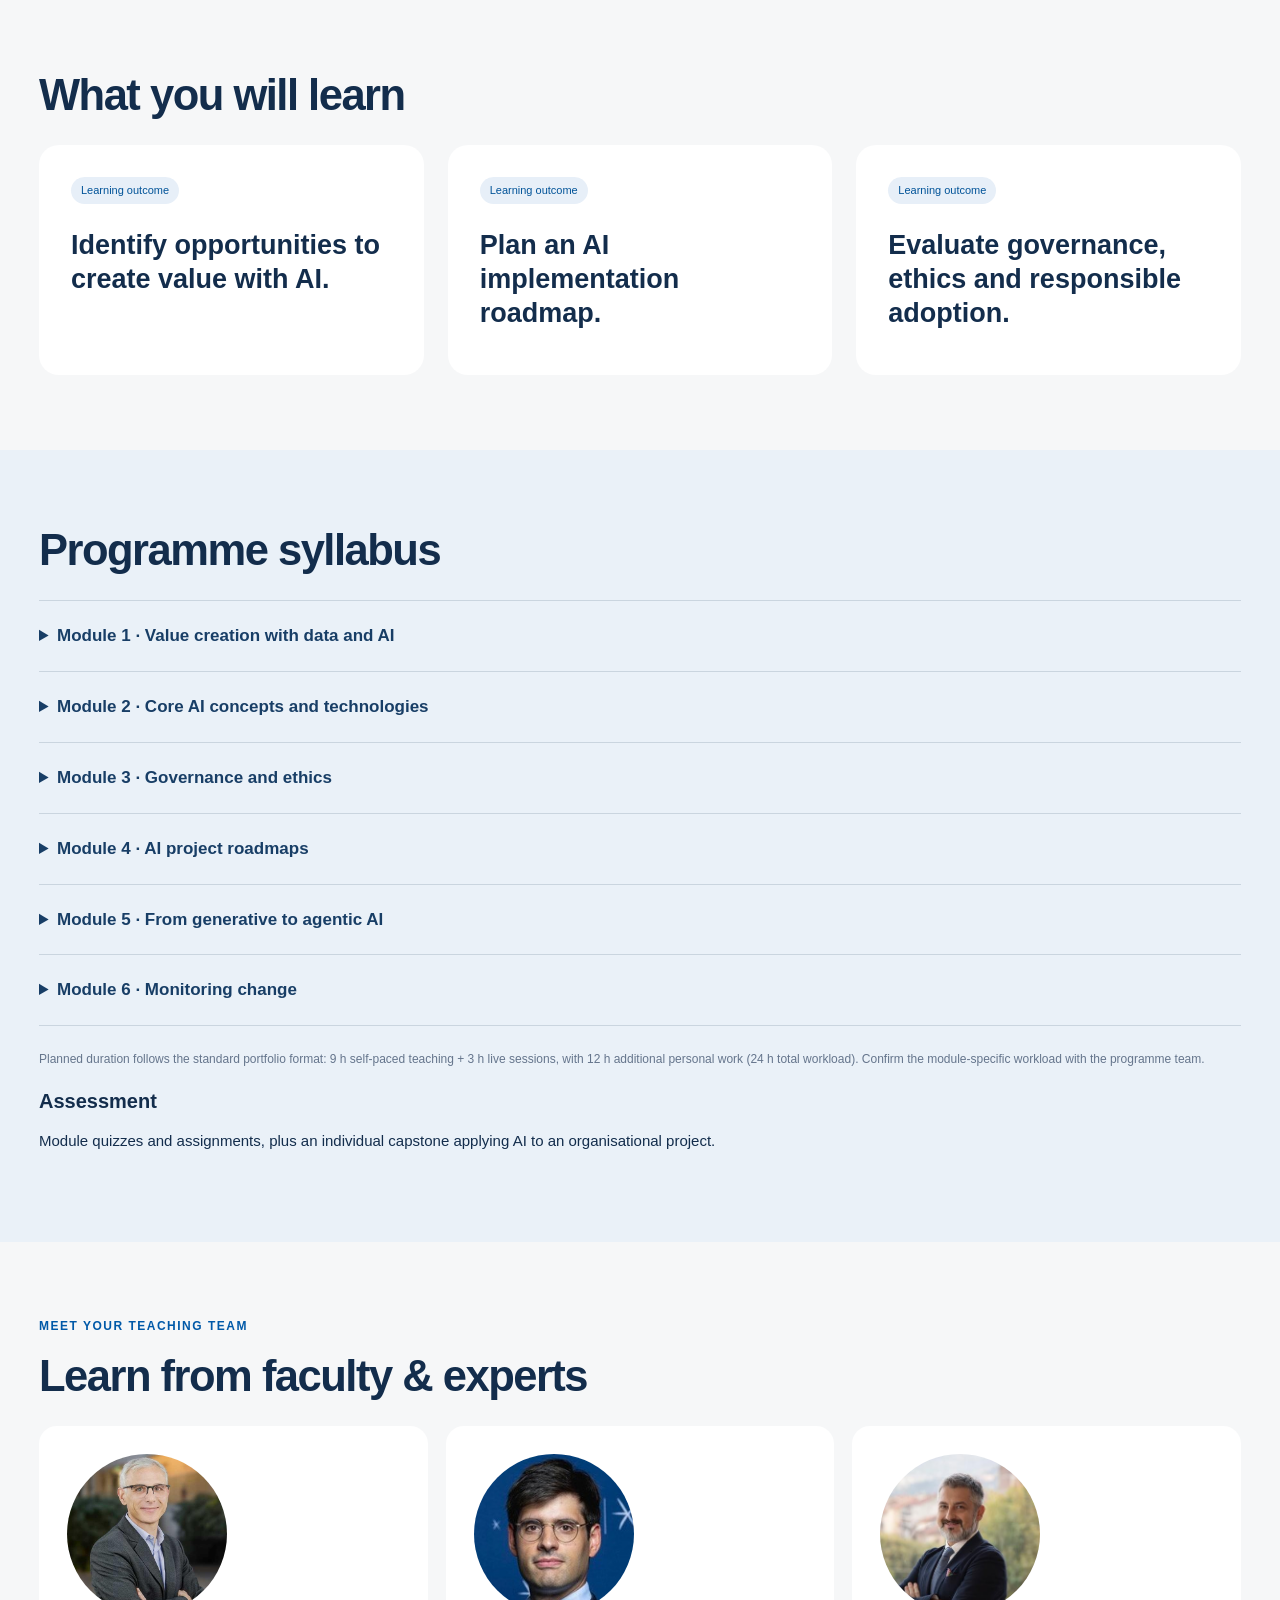
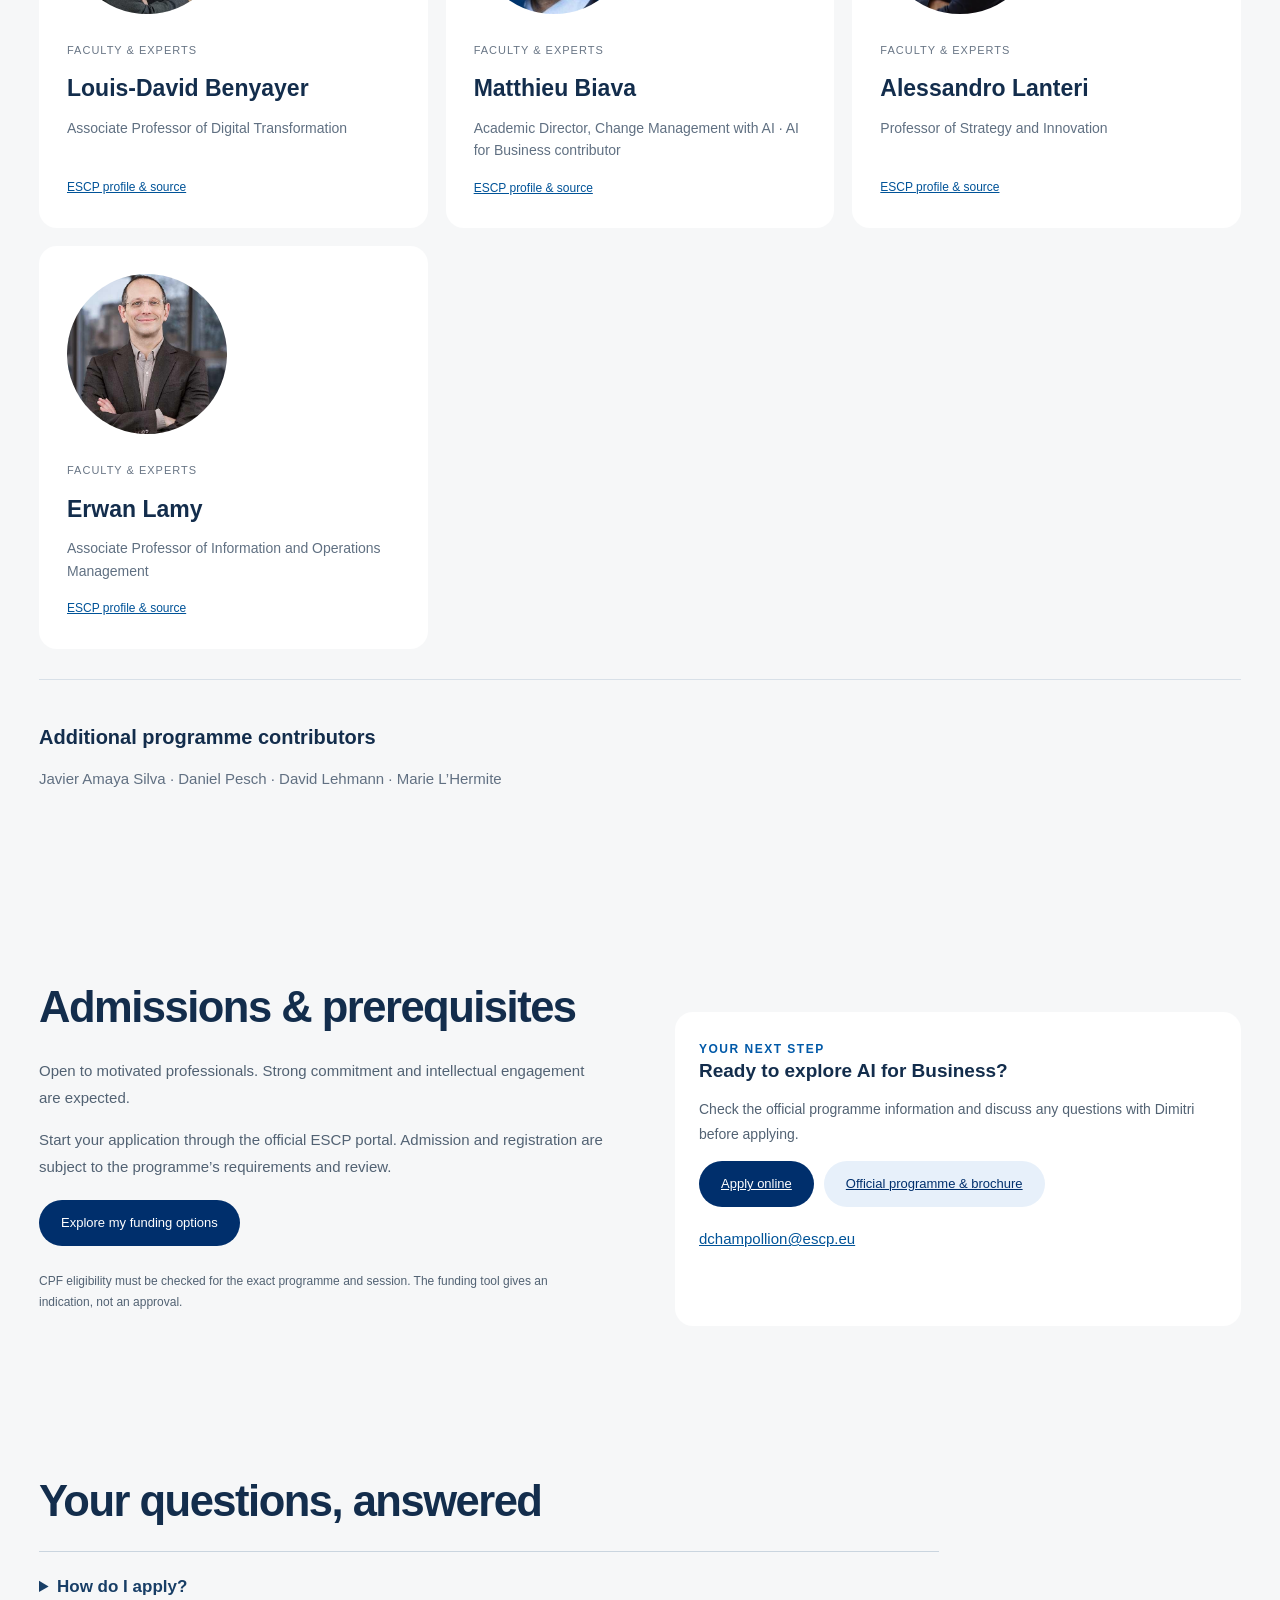
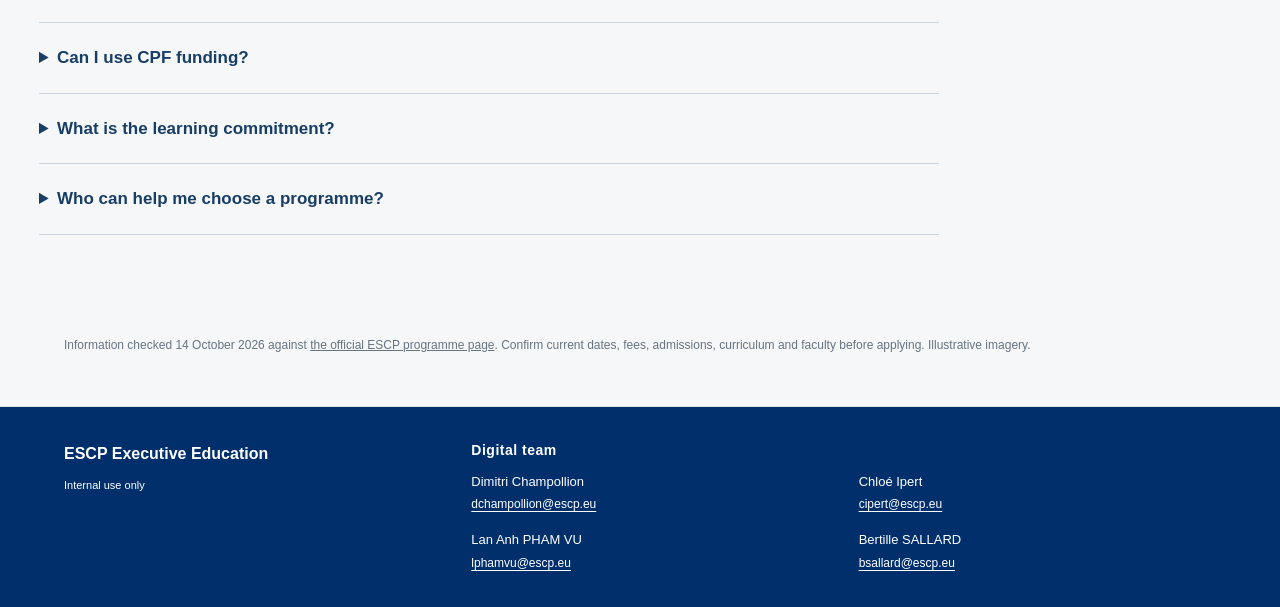
==== commit 18a6b219: "Fix white CTA text and add internal-use header with Digital team footer" ====
--- a/artificial-intelligence-business-certificate.html
+++ b/artificial-intelligence-business-certificate.html
@@ -8,7 +8,22 @@
 
 body{background:white;color:#052c60;font-family:Arial,sans-serif}main{max-width:1400px;padding:0 5% 55px}header{border-top:0;padding:20px 5%;min-height:90px}h1,h2,h3{font-family:Arial,sans-serif}.hero{margin:0 -5.56%;display:grid;grid-template-columns:1fr 1fr;gap:0;min-height:520px;background:#f3f7fc;align-items:stretch}.herocopy{padding:70px 9%;display:flex;flex-direction:column;justify-content:center}.hero h1{font-size:clamp(44px,4.8vw,70px);letter-spacing:-2.5px;font-weight:600;line-height:1.06}.hero h1 em{font-family:inherit;font-style:normal;color:inherit}.hero-image{width:100%;height:100%;max-height:600px;object-fit:cover}.intro{font-size:17px;line-height:1.6}.spotlight{display:grid;grid-template-columns:1fr 1.15fr;gap:45px;background:#eef5fc;padding:36px;border-radius:10px;margin:35px 0 75px;align-items:center}.spotlight h2{font-size:38px;font-weight:500;margin:15px 0}.spotlight p{max-width:430px;color:#65758c}.spotlight img{width:100%;aspect-ratio:1.68;object-fit:cover;border-radius:6px}.spotlight .video-cover{background:transparent;padding:0;border:0}.spotlight .video-cover:hover{opacity:.9}.sectiontop h2{font-size:38px;line-height:1.15;max-width:700px;margin-top:12px}.grid{gap:25px}.card{padding:0;border-radius:6px;overflow:hidden;min-height:0}.card:hover{transform:translateY(-2px)}.cardimage{width:100%;height:210px;object-fit:cover}.cardbody{padding:24px;display:flex;flex-direction:column;flex:1}.card h3{font-size:23px;font-weight:500}.card .meta{border:0;padding-top:8px}.card .facts{gap:15px}.card .actions{margin-top:17px}.cta{border-radius:4px;font-size:13px;padding:12px 17px}.card .video-button{font-weight:normal;font-size:12px;margin:0 0 14px;padding:8px}.banner{margin:65px -5.56% 0;background:#063769;color:white;display:grid;grid-template-columns:1fr 1fr}.banner>div{padding:55px 10%}.banner h2{font-size:44px;line-height:1.1}.banner img{width:100%;height:100%;object-fit:cover;max-height:370px}.banner p{color:#d4e5f7}.banner .cta{background:white;color:#00356c}.crumbs{font-size:12px;color:#68798c;padding:26px 0}.coursehead{padding:25px 0 40px}.coursehead h1{max-width:1050px;font-size:clamp(38px,4.3vw,62px);letter-spacing:-2px;margin:16px 0}.course-layout{display:grid;grid-template-columns:minmax(0,2fr) minmax(260px,1fr);gap:45px;align-items:start}.coursevisual{width:100%;height:350px;object-fit:cover;border-radius:6px}.enrol{position:sticky;top:20px;padding:28px;border:1px solid #dce3e7;border-top:4px solid #00356c;border-radius:4px;background:#fff}.enrol h3{margin-top:4px}.enrol .cta{display:block;text-align:center;margin:12px 0}.enrol dl{margin:0}.enrol dt{font-size:12px;color:#64748b;margin-top:16px}.enrol dd{margin:3px 0 0;font-size:17px}.course-nav{display:flex;gap:22px;flex-wrap:wrap;padding:22px 0;border-bottom:1px solid #dce3e7;font-size:13px}.course-section{padding:32px 0;border-bottom:1px solid #dce3e7}.course-section h2{font-size:29px;margin:0 0 20px}.course-section p,.course-section li{color:#596b80;line-height:1.7}.course-section details{padding:16px 0;border-bottom:1px solid #e5eaf0}.course-section summary{font-size:16px;font-weight:bold;margin:0;line-height:1.5}.facultynames{display:flex;gap:10px;flex-wrap:wrap}.facultyname{padding:10px 14px;background:#eef5fc;font-size:14px}.fee{font-size:30px;font-weight:600;margin:18px 0}.funding{margin-top:60px}a:hover{text-decoration:underline}.cta:hover{text-decoration:none;opacity:.9}footer{background:#052c60;color:#d3e2f1;padding:35px 5%}footer a{color:white}.empty{padding:25px}.notice{font-size:13px;background:#fff4de;padding:18px;border-radius:5px;color:#655327}.stat{display:none}.stats{display:none}.tools button{border-radius:25px}.cardtop{align-items:start}.tag{white-space:nowrap}.video-frame{margin-bottom:15px}.programintro{color:#65758c;font-size:17px;max-width:900px}.fundnumbers label{display:flex;flex-direction:column;justify-content:space-between}
 @media(max-width:850px){.hero{min-height:0}.herocopy{padding:45px 8%}.hero h1{font-size:44px}.course-layout{grid-template-columns:1fr}.enrol{position:static;grid-row:1}.coursevisual{height:270px}.spotlight{gap:24px;padding:25px}.cardimage{height:180px}}@media(max-width:600px){header{gap:15px}.hero,.spotlight,.banner{grid-template-columns:1fr}.hero-image{height:300px}.spotlight{margin:25px 0 45px}.spotlight h2,.sectiontop h2{font-size:30px}.hero h1{font-size:46px}.hero-image{order:2}.herocopy{padding:40px 7%}.banner img{height:230px}.banner h2{font-size:34px}.cardimage{height:210px}.coursehead h1{font-size:38px}.course-layout{gap:25px}.course-nav{gap:15px}.tag{font-size:9px}main{padding-bottom:35px}}
-</style><link rel="stylesheet" href="assets/programme-details.css"><style>.module-meta{padding:14px 0 6px}.module-code{display:inline-block;margin-bottom:12px;padding:4px 9px;background:#e7f0fa;border:1px solid #cfdded;border-radius:4px;font-size:12px;color:#00356c}.module-professors{display:flex;flex-wrap:wrap;gap:12px;margin-bottom:12px}.module-professor{display:flex;align-items:center;gap:10px;max-width:100%;font-size:13px;color:#143b65}.module-professor img,.professor-initials{width:58px;height:58px;border-radius:50%;flex-shrink:0}.module-professor img{object-fit:cover;object-position:50% 25%}.professor-initials{display:grid;place-items:center;background:#edf2f8;color:#526780;font-weight:bold}.module-professor small{display:block;font-size:10px;color:#65758c;margin-top:3px}</style><style>.detail-page .syllabus-layout{display:block;grid-template-columns:minmax(0,1fr)}.detail-page .syllabus-layout>div{width:100%;max-width:none}.module-duration{display:inline-block;font-size:12px;line-height:1.5;color:#174775;background:#edf4fb;border-radius:4px;padding:5px 10px;margin:0 0 12px 8px}.duration-note{font-size:12px;color:#65758c;margin-top:24px}@media(max-width:600px){.module-duration{display:block;margin-left:0}}</style></head><body class="detail-page"><header><a class="brand" href="index.html"><svg class="escp-logo" role="img" aria-label="ESCP" id="Calque_1" data-name="Calque 1" xmlns="http://www.w3.org/2000/svg" viewBox="0 0 990.33 285.51">
+</style><link rel="stylesheet" href="assets/programme-details.css"><style>.module-meta{padding:14px 0 6px}.module-code{display:inline-block;margin-bottom:12px;padding:4px 9px;background:#e7f0fa;border:1px solid #cfdded;border-radius:4px;font-size:12px;color:#00356c}.module-professors{display:flex;flex-wrap:wrap;gap:12px;margin-bottom:12px}.module-professor{display:flex;align-items:center;gap:10px;max-width:100%;font-size:13px;color:#143b65}.module-professor img,.professor-initials{width:58px;height:58px;border-radius:50%;flex-shrink:0}.module-professor img{object-fit:cover;object-position:50% 25%}.professor-initials{display:grid;place-items:center;background:#edf2f8;color:#526780;font-weight:bold}.module-professor small{display:block;font-size:10px;color:#65758c;margin-top:3px}</style><style>.detail-page .syllabus-layout{display:block;grid-template-columns:minmax(0,1fr)}.detail-page .syllabus-layout>div{width:100%;max-width:none}.module-duration{display:inline-block;font-size:12px;line-height:1.5;color:#174775;background:#edf4fb;border-radius:4px;padding:5px 10px;margin:0 0 12px 8px}.duration-note{font-size:12px;color:#65758c;margin-top:24px}@media(max-width:600px){.module-duration{display:block;margin-left:0}}</style><style id="internal-team-styles">
+body>header{background:#002f6c!important;color:#fff!important;border-color:#315a8c!important;flex-wrap:wrap;gap:16px}
+body>header a,body>header .brand,body>header .brand span,body>header .brand small,body>header nav,body>header .internal-use{color:#fff!important}
+body>header .brand span{border-color:#7391b7!important}
+body>header .escp-logo .cls-1{fill:#fff!important}
+.internal-use{display:inline-block;padding:6px 12px;border:1px solid #7391b7;border-radius:20px;font-size:11px;letter-spacing:.4px;white-space:nowrap}
+a.cta:not(.secondary),button.cta:not(.secondary),.enquiry-card a.cta:not(.secondary){color:#fff!important}
+body>footer.digital-team-footer{display:grid;grid-template-columns:1fr 2fr;gap:35px;padding:35px 5%;background:#002f6c!important;color:#fff!important;font-size:13px}
+.digital-team-footer a,.digital-team-footer span,.digital-team-footer strong,.digital-team-footer h2{color:#fff!important}
+.footer-heading strong{display:block;font-size:16px;margin-bottom:9px}.footer-heading span{font-size:11px}
+.footer-team h2{font-size:14px;margin:0 0 14px;font-weight:bold;letter-spacing:.5px}
+.footer-team ul{display:grid;grid-template-columns:repeat(2,minmax(0,1fr));gap:17px 30px;padding:0;margin:0;list-style:none}
+.footer-team li span,.footer-team li a{display:block}.footer-team li a{font-size:12px;margin-top:3px;overflow-wrap:anywhere;text-decoration:underline;text-underline-offset:3px}
+@media(max-width:700px){body>footer.digital-team-footer{grid-template-columns:1fr;gap:24px}.footer-team ul{grid-template-columns:1fr}body>header nav{flex-wrap:wrap}}
+@media print{body>header,body>footer.digital-team-footer{display:none!important}}
+</style></head><body class="detail-page"><header><a class="brand" href="index.html"><svg class="escp-logo" role="img" aria-label="ESCP" id="Calque_1" data-name="Calque 1" xmlns="http://www.w3.org/2000/svg" viewBox="0 0 990.33 285.51">
   <defs>
     <style>
       .cls-1 {
@@ -24,4 +39,4 @@
   <path class="cls-1" d="M780.55,192.4c-12.46,25.69-38.73,34.81-57.43,34.81-38.08,0-70.27-36.81-70.27-80.38,0-38.41,24.32-79.23,69.42-79.23,11.76,0,40.66,3.23,55.14,33.08l2.73,5.64,25.27-15.76-2.15-4.6c-14.04-29.98-43.9-47.87-79.86-47.87-63.72,0-101.79,54.7-101.79,107.59s40.33,111.04,100.37,111.04c31.53,0,70.98-17.49,85.36-50.92l2.09-4.88-26.34-13.75-2.54,5.22Z"/>
   <path class="cls-1" d="M866.21,68.36h57.43c19.55,0,35.45,18.24,35.45,40.66,0,19.99-11.82,41.24-33.74,41.24h-59.14v-81.89h0ZM924.49,39.14h-89.53v215.75h31.25v-75.42h60c39.61,0,64.13-36.57,64.13-70.46s-27.04-69.88-65.85-69.88Z"/>
   <path class="cls-1" d="M219.39,264.53c-25.55-40.41-51.27-85.07-75.49-127.48,1.39-.14,2.67-.8,3.68-1.93,1.44-1.61,1.82-3.72,1.64-5.89-.16-2.03-1.29-3.64-3.53-4.89,2.63-2.91,6.23-6.93,6.23-6.93,5.91-6.07,10.85-13.26,15.63-20.21,1.73-2.52,15.74-20.59,15.74-20.59l.11-.11c2.72-3.26,5.87-7.11,9.28-11.25,11.67-14.22,26.86-33.53,34.44-42.85,1.79-2.24,1.97-3.79,1.06-4.75-.73-.71-2.76-.69-4.48,1.17-9.63,9.75-21.68,19.23-32.15,29.09-5.27,4.96-22.19,22.68-25.47,25.65-5.98,5.43-10.39,11.31-15.62,16.75-6.99,7.29-14.53,14.11-20.56,21.03-3.28-5.39-10.43-17.68-13.57-22.22-2.81-4.06-9.13-13.94-11.01-16.32-4.82-6.09-17.49-23.14-18.75-24.82,0,0-4.7-6.73-6.92-9.34,0,0-23.98-30.27-29.04-36.45-1.26-1.63-2.34-2.73-3.69-1.92-1.24.94-1.04,2.22-.14,4.12.57,1.11,18.43,39.18,18.43,39.18,2.7,5.65,17.03,32.33,19.82,37.5,4.13,7.66,8.41,15.59,13.24,23.07,2.12,3.25,4.41,6.44,6.68,9.59-1.48.02-20.09-.43-23.58-.51-3.09-.07-8.47-.22-11.43-.3-6.49-.17-14.48.3-26.02.3l-18.95.56c-1.83,0-15.92,1.51-18.65,1.96-.9.15-2.09.48-2.76.58-1.66.27-3.22.89-3.53,2.38-.38,2.06,3.53,1.98,4.47,2.35,8.89,1.89,21.7,3.64,23.65,3.92q13.8,1.96,37.45,5.88c2.68.44,28.39,4.1,31.46,4.46,3.08.36,10.12-.05,13.08.34-14.07,17.35-27.47,38.29-38.11,58.02-8.57,15.89-12.63,33.27-16.54,49.03-.78,3.1-2.49,9.14,1.48,9.63,3.88.48,6.26-6.52,6.26-6.52,4.79-13.72,15.1-25.71,23.08-37.53.88-1.3,14.57-20.66,24.7-34.17,1.29-1.87,14.86-23.1,16.11-24.42,3.67,4.45,7.76,13.43,11.51,18.77,7.27,10.35,14.7,19.41,21.47,31.65,15.56,23.98,53.61,69.57,60.74,79.56.98,1.37,2.26,3.06,4.21,4.47,1.15.83,2.48,1.72,3.4,1.22,1.75-.96.61-2.53-.04-4.2-.38-.98-.84-1.93-1.36-2.85l-4.91-8.82c-.82-1.71-1.74-3.36-2.75-4.97Z"/>
-</svg><span>EXECUTIVE EDUCATION</span></a><nav><a href="design-programme.html">Design a programme</a><a href="index.html#portfolio">Programmes</a><a href="index.html#timeline">Intake calendar</a><a href="index.html#funding">Funding</a><a href="index.html#register">How to apply</a></nav></header><main><div class="crumbs"><a href="index.html#portfolio">All programmes</a> / AI for Business</div><section class="detail-hero"><div class="detail-title"><span class="eyebrow">AI &amp; transformation · Online certificate</span><h1>AI for Business</h1><p class="programintro">Understand AI, identify business opportunities, and build a responsible implementation roadmap.</p></div><div><div class="media-preview"><img class="coursevisual" src="assets/ai.jpg" alt="AI &amp; transformation programme illustration"><button onclick="playVideo(0)">Watch video</button></div><div class="hero-facts"><div><b>Programme length</b>18 weeks<br>72 hours of teaching</div><div><b>Delivered by</b>ESCP Business School<br>Executive Education</div></div><div class="enquiry-card"><h3>Build a custom learning programme</h3><p>Select modules from this certificate and combine them with our wider portfolio. Arrange your learning journey and review the total teaching hours.</p><a class="cta" href="design-programme.html">Explore modules & build a bundle</a></div></div></section><section class="enroll-bar" aria-label="Programme enrolment"><div><small>Next intake</small><strong>5 Nov 2026</strong></div><div><small>Format & language</small><strong>Online · English</strong></div><div class="price"><small>Programme fee</small><strong>€4,500</strong></div><a class="cta" href="https://openenrollment.escp.eu/templates/6824a8dc40f1b31d6e028f21/start" target="_blank" rel="noopener">Apply online</a></section><nav class="detail-nav" aria-label="Programme sections"><a href="#overview">Overview</a><a href="#outcomes">Learning outcomes</a><a href="#curriculum">Syllabus</a><a href="#faculty">Faculty</a><a href="#admissions">Admissions</a><a href="#faqs">FAQs</a></nav><section class="detail-section overview-layout" id="overview"><aside class="overview-meta"><div><b>Online learning</b><span>Self-paced content and live interaction. Confirm session arrangements.</span></div><div><b>Teaching duration</b><span>72 hours</span></div><div><b>Total workload</b><span>120 hours</span></div><div><b>Funding your learning</b><a href="index.html?funding=0#funding">Explore funding options</a></div></aside><div class="overview-copy"><h2>Programme overview</h2><p>Understand AI, identify business opportunities, and build a responsible implementation roadmap.</p><h3>Who is it for?</h3><p>Executives, managers and professionals exploring AI-led transformation.</p><h3>Learning experience</h3><p>Online learning with self-paced content and live interaction. Confirm the current schedule and delivery arrangements with the programme team.</p></div></section><section class="detail-section" id="outcomes"><h2>What you will learn</h2><div class="outcome-grid"><article class="outcome-card"><small>Learning outcome</small><h3>Identify opportunities to create value with AI.</h3></article><article class="outcome-card"><small>Learning outcome</small><h3>Plan an AI implementation roadmap.</h3></article><article class="outcome-card"><small>Learning outcome</small><h3>Evaluate governance, ethics and responsible adoption.</h3></article></div></section><div class="syllabus-band"><section class="detail-section syllabus-layout" id="curriculum"><div><h2>Programme syllabus</h2><details><summary>Module 1 · Value creation with data and AI</summary><div class="module-meta"><span class="module-code">Course code: <strong>AIBUS-01</strong></span><span class="module-duration">Planned teaching: 12 h · Live sessions: 3 h</span><div class="module-professors"><div class="module-professor"><img src="assets/faculty/benyayer.jpg" alt="Louis-David Benyayer" loading="lazy" width="58" height="58"><span>Louis-David Benyayer</span></div></div></div><p class="bundle-module-link"><a class="cta secondary" href="design-programme.html?module=AIBUS-01">Design a programme with this module</a></p><div class="module-objectives" data-course-code="AIBUS-01"><p><strong>Learning objectives</strong></p><ul><li>Explain the typical sources of value creation through data and AI</li><li>Explain the environmental impact of data and AI</li><li>Identify the resources and capabilities required to capture value through data and AI</li><li>Describe the limits of data and AI based decisions</li></ul></div></details><details><summary>Module 2 · Core AI concepts and technologies</summary><div class="module-meta"><span class="module-code">Course code: <strong>AIBUS-02</strong></span><span class="module-duration">Planned teaching: 12 h · Live sessions: 3 h</span><div class="module-professors"><div class="module-professor"><span class="professor-initials" aria-hidden="true">DP</span><span>Daniel Pesch<small>Photo to be added</small></span></div><div class="module-professor"><span class="professor-initials" aria-hidden="true">DL</span><span>David Lehmann<small>Photo to be added</small></span></div><div class="module-professor"><span class="professor-initials" aria-hidden="true">JA</span><span>Javier Amaya Silva<small>Photo to be added</small></span></div></div></div><p class="bundle-module-link"><a class="cta secondary" href="design-programme.html?module=AIBUS-02">Design a programme with this module</a></p><div class="module-objectives" data-course-code="AIBUS-02"><p><strong>Learning objectives</strong></p><ul><li>Understand the fundamentals of AI technology</li><li>Explain how AI algorithms work</li><li>Evaluate the strengths and limitations of AI systems</li><li>Understand the technological business ecosystem</li></ul></div></details><details><summary>Module 3 · Governance and ethics</summary><div class="module-meta"><span class="module-code">Course code: <strong>AIBUS-03</strong></span><span class="module-duration">Planned teaching: 12 h · Live sessions: 3 h</span><div class="module-professors"><div class="module-professor"><img src="assets/faculty/lamy.jpg" alt="Erwan Lamy" loading="lazy" width="58" height="58"><span>Erwan Lamy</span></div><div class="module-professor"><span class="professor-initials" aria-hidden="true">ML</span><span>Marie Lhermite<small>Photo to be added</small></span></div></div></div><p class="bundle-module-link"><a class="cta secondary" href="design-programme.html?module=AIBUS-03">Design a programme with this module</a></p><div class="module-objectives" data-course-code="AIBUS-03"><p><strong>Learning objectives</strong></p><ul><li>Understanding basic ethical concepts</li><li>Knowing the main ethical issues concerning AI</li><li>Being able to determine the different ethical dimensions of a particular use of AI</li></ul></div></details><details><summary>Module 4 · AI project roadmaps</summary><div class="module-meta"><span class="module-code">Course code: <strong>AIBUS-04</strong></span><span class="module-duration">Planned teaching: 12 h · Live sessions: 3 h</span><div class="module-professors"><div class="module-professor"><img src="assets/faculty/lanteri.jpg" alt="Alessandro Lanteri" loading="lazy" width="58" height="58"><span>Alessandro Lanteri</span></div></div></div><p class="bundle-module-link"><a class="cta secondary" href="design-programme.html?module=AIBUS-04">Design a programme with this module</a></p><div class="module-objectives" data-course-code="AIBUS-04"><p><strong>Learning objectives</strong></p><ul><li>Create an AI Roadmap</li><li>Refine and Manage Data Strategy</li><li>Lead AI Implementation Projects</li><li>Assess Organizational Readiness for AI</li><li>Diagnose and prevent failure in AI adoption</li></ul></div></details><details><summary>Module 5 · From generative to agentic AI</summary><div class="module-meta"><span class="module-code">Course code: <strong>AIBUS-05</strong></span><span class="module-duration">Planned teaching: 12 h · Live sessions: 3 h</span><div class="module-professors"><div class="module-professor"><img src="assets/faculty/benyayer.jpg" alt="Louis-David Benyayer" loading="lazy" width="58" height="58"><span>Louis-David Benyayer</span></div></div></div><p class="bundle-module-link"><a class="cta secondary" href="design-programme.html?module=AIBUS-05">Design a programme with this module</a></p><div class="module-objectives" data-course-code="AIBUS-05"><p><strong>Learning objectives</strong></p><ul><li>Decide if and how to use Generative AI in their job and their company</li><li>Make their first experiments</li><li>Identify the main transformation drivers</li></ul></div></details><details><summary>Module 6 · Monitoring change</summary><div class="module-meta"><span class="module-code">Course code: <strong>TECH-01</strong></span><span class="module-duration">Planned teaching: 12 h · Live sessions: 3 h</span><div class="module-professors"><div class="module-professor"><img src="assets/faculty/biava.jpg" alt="Matthieu Biava" loading="lazy" width="58" height="58"><span>Matthieu Biava</span></div></div></div><p class="bundle-module-link"><a class="cta secondary" href="design-programme.html?module=TECH-01">Design a programme with this module</a></p><div class="module-objectives" data-course-code="TECH-01"><p><strong>Learning objectives</strong></p><ul><li>Identify the challenges of continuous transformation in the age of disruptions and understand the most widespread models of change management.</li><li>Structure a systemic change management approach suited to technological transformations and an uncertain environment.</li><li>Use key tools to manage change on an ongoing basis.</li><li>Leverage the contributions of AI in the implementation of change management.</li><li>Sustain change and establish a culture of continuous change: towards a more resilient and learning organisation.</li></ul></div></details><p class="duration-note">Planned duration follows the standard portfolio format: 9 h self-paced teaching + 3 h live sessions, with 12 h additional personal work (24 h total workload). Confirm the module-specific workload with the programme team.</p><h3>Assessment</h3><p>Module quizzes and assignments, plus an individual capstone applying AI to an organisational project.</p></div></section></div><section class="detail-section" id="faculty"><span class="eyebrow">Meet your teaching team</span><h2>Learn from faculty & experts</h2><div class="faculty-grid"><article class="faculty-person"><img class="faculty-portrait" src="assets/faculty/benyayer.jpg" alt="Louis-David Benyayer" loading="lazy" width="320" height="320"><div class="faculty-copy"><small>Faculty & experts</small><h3>Louis-David Benyayer</h3><p>Associate Professor of Digital Transformation</p><a href="https://escp.eu/fr/node/45908" target="_blank" rel="noopener">ESCP profile & source</a></div></article><article class="faculty-person"><img class="faculty-portrait" src="assets/faculty/biava.jpg" alt="Matthieu Biava" loading="lazy" width="320" height="320"><div class="faculty-copy"><small>Faculty & experts</small><h3>Matthieu Biava</h3><p>Academic Director, Change Management with AI · AI for Business contributor</p><a href="https://escp.eu/fr/programmes/open-programmes/change-management-with-ai" target="_blank" rel="noopener">ESCP profile & source</a></div></article><article class="faculty-person"><img class="faculty-portrait" src="assets/faculty/lanteri.jpg" alt="Alessandro Lanteri" loading="lazy" width="320" height="320"><div class="faculty-copy"><small>Faculty & experts</small><h3>Alessandro Lanteri</h3><p>Professor of Strategy and Innovation</p><a href="https://escp.eu/faculty-research/faculty-members/lanteri-alessandro" target="_blank" rel="noopener">ESCP profile & source</a></div></article><article class="faculty-person"><img class="faculty-portrait" src="assets/faculty/lamy.jpg" alt="Erwan Lamy" loading="lazy" width="320" height="320"><div class="faculty-copy"><small>Faculty & experts</small><h3>Erwan Lamy</h3><p>Associate Professor of Information and Operations Management</p><a href="https://escp.eu/faculty-research/faculty-members/lamy-erwan?page=2" target="_blank" rel="noopener">ESCP profile & source</a></div></article></div><div class="other-contributors"><h3>Additional programme contributors</h3><p>Javier Amaya Silva · Daniel Pesch · David Lehmann · Marie L’Hermite</p></div></section><section class="detail-section admission-layout" id="admissions"><div><h2>Admissions & prerequisites</h2><p>Open to motivated professionals. Strong commitment and intellectual engagement are expected.</p><p>Start your application through the official ESCP portal. Admission and registration are subject to the programme’s requirements and review.</p><div class="actions"><a class="cta" href="index.html?funding=0#funding">Explore my funding options</a></div><p class="note">CPF eligibility must be checked for the exact programme and session. The funding tool gives an indication, not an approval.</p></div><div class="enquiry-card"><span class="eyebrow">Your next step</span><h3>Ready to explore AI for Business?</h3><p>Check the official programme information and discuss any questions with Dimitri before applying.</p><div id="applyactions"></div><div class="actions"><a href="mailto:dchampollion@escp.eu">dchampollion@escp.eu</a></div></div></section><section class="detail-section" id="faqs"><h2>Your questions, answered</h2><div class="faq-list"><details><summary>How do I apply?</summary><p>Use the Apply online button to open ESCP’s official application portal. The programme team confirms admissions requirements and your place. If registration is not yet open, contact Dimitri.</p></details><details><summary>Can I use CPF funding?</summary><p>Eligibility depends on the exact programme and session. Verify its listing on Mon Compte Formation and use our <a href="index.html?funding=0#funding"><u>funding guide</u></a> to explore your options.</p></details><details><summary>What is the learning commitment?</summary><p>Teaching duration: 72 hours. Programme length: 18 weeks. Total workload: 120 hours. Confirm the weekly schedule and assessment requirements with the programme team.</p></details><details><summary>Who can help me choose a programme?</summary><p>Contact programme director <a href="mailto:dchampollion@escp.eu"><u>Dimitri Champollion</u></a> to discuss your goals, programme fit and upcoming sessions.</p></details></div></section><div class="source-note"><p class="note">Information checked 14 October 2026 against <a href="https://escp.eu/programmes/open-programmes/artificial-intelligence-business-certificate" target="_blank" rel="noopener"><u>the official ESCP programme page</u></a>. Confirm current dates, fees, admissions, curriculum and faculty before applying. Illustrative imagery.</p></div></main><footer><div>ESCP Business School · Online Executive Certificates</div><div>Programme enquiries: <a href="mailto:dchampollion@escp.eu">Dimitri Champollion · dchampollion@escp.eu</a></div></footer><dialog id="modal"><button class="close" id="close">Close</button><div id="modalbody"></div></dialog><script>const data=[["AI for Business", "AI & transformation", "5 Nov 2026", "2026-11-05", "72 hours", "English", "Understand AI, identify business opportunities, and build a responsible implementation roadmap.", "artificial-intelligence-business-certificate", "6824a8dc40f1b31d6e028f21", "Executives, managers and professionals exploring AI-led transformation.", "AI value creation; core technologies; governance and ethics; AI project roadmaps; generative and agentic AI; monitoring change."], ["Finance for Executives", "Finance", "26 Oct 2026", "2026-10-26", "70 hours", "English / French", "Strengthen financial judgement, interpret financial information, and contribute to investment decisions.", "finance-executives", "687ed5206ab72813c16347e3", "Professionals seeking greater confidence in corporate finance.", "Financial performance, financial statements, investment decisions, financing and value creation."], ["Change Management with AI", "AI & transformation", "22 Oct 2026", "2026-10-22", "60 hours", "English", "Lead technology adoption and help people and organisations navigate AI-driven change.", "change-management-with-ai", "687ed62d6ab72813c1634b5a", "Functional managers, business unit leaders and transformation consultants.", "Initiating change; emerging technologies; uncertainty; AI roadmaps; overcoming resistance."], ["AI and Financial Innovation", "Finance", "24 Nov 2026", "2026-11-24", "60 hours", "English", "Connect financial strategy with AI applications and emerging financial technologies.", "financial-innovation-ai", "688c449c6ab728b9772b037b", "Banking, asset management, fintech and corporate finance professionals.", "Financial business models, AI decision-making, fintech, decentralised finance and practical AI projects."], ["Strategic Leadership for Sustainable Transformation", "Sustainability", "Feb 2027", "2027-02-01", "60 hours", "English", "Turn sustainability priorities into practical business strategies and organisational change.", "strategic-leadership-sustainable-transformation", "68a433ab5d69356dd75efb94", "Strategy, innovation and sustainability leaders, managers and consultants.", "Supply chain governance; sustainable business models; leadership; transformation management; risk."], ["AI & Data for Marketing Leaders", "Marketing", "5 Nov 2026", "2026-11-05", "See programme page", "English", "Use data and AI to guide marketing strategy, customer experience, and performance.", "certificate-ai-data-marketing-leaders", "691c9e423b5d002723d7b963", "Marketing, product, communication, digital and CRM professionals.", "Marketing strategy, customer intelligence, AI-enhanced journeys, omnichannel communication, performance and governance."], ["Cybersecurity for Business Leaders", "Cybersecurity", "8 Dec 2026", "2026-12-08", "60 hours", "English", "Build the strategic perspective needed to govern cyber risk and strengthen organisational resilience.", "cybersecurity-for-business-leaders", "", "Executives and senior decision-makers responsible for digital resilience.", "Geopolitics; threat analysis; regulation; risk protection and governance; cyber crisis decisions."], ["Geopolitics & Tech", "Geopolitics", "To be announced", "", "To be announced", "To be announced", "A programme in development at the intersection of geopolitics and technology.", "", "", "Audience details to be announced.", "Programme content, dates, fees and registration details will be published once confirmed."]];const programmes=[{"weeks": "18 weeks", "workload": "120 hours", "prereq": "Open to motivated professionals. Strong commitment and intellectual engagement are expected.", "objectives": ["Identify opportunities to create value with AI.", "Plan an AI implementation roadmap.", "Evaluate governance, ethics and responsible adoption."], "modules": ["Value creation with data and AI", "Core AI concepts and technologies", "Governance and ethics", "AI project roadmaps", "From generative to agentic AI", "Monitoring change"], "faculty": ["Louis-David Benyayer", "Javier Amaya Silva, Daniel Pesch and David Lehmann", "Erwan Lamy and Marie L’Hermite", "Alessandro Lanteri", "Matthieu Biava"], "assessment": "Module quizzes and assignments, plus an individual capstone applying AI to an organisational project.", "title": "AI for Business", "topic": "AI & transformation", "date": "5 Nov 2026", "sort": "2026-11-05", "hours": "72 hours", "language": "English", "description": "Understand AI, identify business opportunities, and build a responsible implementation roadmap.", "official": "https://escp.eu/programmes/open-programmes/artificial-intelligence-business-certificate", "apply": "https://openenrollment.escp.eu/templates/6824a8dc40f1b31d6e028f21/start", "audience": "Executives, managers and professionals exploring AI-led transformation.", "slug": "artificial-intelligence-business-certificate", "image": "ai"}, {"weeks": "Confirm with programme team", "workload": "Confirm with programme team", "prereq": "Open to non-financial professionals. No prior financial expertise is required.", "objectives": ["Interpret financial statements and performance indicators.", "Evaluate investments and business value.", "Use financial reasoning in strategic decisions."], "modules": ["Course overview and financial approach", "Demystifying financial logic", "Financial analysis: statements and accounting", "Financial analysis: performance indicators", "Investment project valuation", "Financial asset valuation", "Cost of capital"], "faculty": [], "assessment": "Confirm the current assessment and certificate requirements with the programme team.", "title": "Finance for Executives", "topic": "Finance", "date": "26 Oct 2026", "sort": "2026-10-26", "hours": "70 hours", "language": "English / French", "description": "Strengthen financial judgement, interpret financial information, and contribute to investment decisions.", "official": "https://escp.eu/programmes/open-programmes/finance-executives", "apply": "https://openenrollment.escp.eu/templates/687ed5206ab72813c16347e3/start", "audience": "Professionals seeking greater confidence in corporate finance.", "slug": "finance-executives", "image": "finance"}, {"weeks": "15 weeks", "workload": "120 hours", "prereq": "Open to motivated professionals. No technical background is required.", "objectives": ["Plan technology-driven transformation.", "Evaluate organisational and ethical implications.", "Address resistance and support adoption."], "modules": ["Initiating and monitoring change", "Emerging technologies", "Navigating uncertainty", "Designing an AI roadmap", "Overcoming resistance to change"], "faculty": [], "assessment": "Module quizzes and assignments, plus an individual capstone on technological change.", "title": "Change Management with AI", "topic": "AI & transformation", "date": "22 Oct 2026", "sort": "2026-10-22", "hours": "60 hours", "language": "English", "description": "Lead technology adoption and help people and organisations navigate AI-driven change.", "official": "https://escp.eu/programmes/open-programmes/change-management-with-ai", "apply": "https://openenrollment.escp.eu/templates/687ed62d6ab72813c1634b5a/start", "audience": "Functional managers, business unit leaders and transformation consultants.", "slug": "change-management-with-ai", "image": "bridge"}, {"weeks": "15 weeks", "workload": "120 hours", "prereq": "Confirm entry requirements and the expected technical preparation with the programme team.", "objectives": ["Evaluate financial business model innovation.", "Assess AI and fintech applications.", "Plan implementation and consider digital-asset risks."], "modules": ["Elective: fintech and financial services OR decentralised finance and digital assets", "Business model innovation in finance", "AI applications in finance", "Leading AI implementation in finance", "Generative AI and machine learning in finance"], "faculty": ["Santiago Barraza (Academic Director)"], "assessment": "Quizzes and assignments, plus a group capstone project.", "title": "AI and Financial Innovation", "topic": "Finance", "date": "24 Nov 2026", "sort": "2026-11-24", "hours": "60 hours", "language": "English", "description": "Connect financial strategy with AI applications and emerging financial technologies.", "official": "https://escp.eu/programmes/open-programmes/financial-innovation-ai", "apply": "https://openenrollment.escp.eu/templates/688c449c6ab728b9772b037b/start", "audience": "Banking, asset management, fintech and corporate finance professionals.", "slug": "financial-innovation-ai", "image": "finance"}, {"weeks": "17 weeks", "workload": "120 hours", "prereq": "Open to motivated professionals. Strong commitment and intellectual engagement are expected.", "objectives": ["Identify sustainable business opportunities.", "Lead organisational transformation.", "Assess sustainability-related risks."], "modules": ["Sustainability and supply chain governance", "Designing sustainable business models", "Leadership for sustainability transformation", "Sustainable transformation management", "Risk management"], "faculty": ["Christian Durach", "Florian Lüdeke-Freund", "Carolin Waldner", "Max Weiß", "Ulrich Hagel and Michael Wiedmann"], "assessment": "Module quizzes and/or assignments, plus an individual capstone.", "title": "Strategic Leadership for Sustainable Transformation", "topic": "Sustainability", "date": "Feb 2027", "sort": "2027-02-01", "hours": "60 hours", "language": "English", "description": "Turn sustainability priorities into practical business strategies and organisational change.", "official": "https://escp.eu/programmes/open-programmes/strategic-leadership-sustainable-transformation", "apply": "https://openenrollment.escp.eu/templates/68a433ab5d69356dd75efb94/start", "audience": "Strategy, innovation and sustainability leaders, managers and consultants.", "slug": "strategic-leadership-sustainable-transformation", "image": "sustainability"}, {"weeks": "Confirm with programme team", "workload": "Confirm with programme team", "prereq": "Confirm current admission requirements with the programme team.", "objectives": ["Build data-informed marketing strategies.", "Use AI for customer insight and experience.", "Develop responsible marketing technology governance."], "modules": ["Marketing strategy and value creation in the AI era", "Decision intelligence and customer insights", "AI-enabled customer experience design", "AI-enabled creative practices and omnichannel communication", "Marketing technology, governance and operating models"], "faculty": ["Isabella Maggioni", "Hsin-Hsuan Meg Lee", "Vitor Lima", "Lorena Blasco-Arcas", "Guillaume Thfoin"], "assessment": "Module quizzes and/or assignments, plus an individual capstone.", "title": "AI & Data for Marketing Leaders", "topic": "Marketing", "date": "5 Nov 2026", "sort": "2026-11-05", "hours": "See programme page", "language": "English", "description": "Use data and AI to guide marketing strategy, customer experience, and performance.", "official": "https://escp.eu/programmes/open-programmes/certificate-ai-data-marketing-leaders", "apply": "https://openenrollment.escp.eu/templates/691c9e423b5d002723d7b963/start", "audience": "Marketing, product, communication, digital and CRM professionals.", "slug": "certificate-ai-data-marketing-leaders", "image": "marketing"}, {"weeks": "17 weeks", "workload": "120 hours", "prereq": "No technical background is required. Designed around executive oversight and governance.", "objectives": ["Assess strategic cyber risks.", "Strengthen governance and organisational resilience.", "Practise executive cyber-crisis decisions."], "modules": ["Geopolitics and cybersecurity", "Threat analysis and risk assessment", "Regulatory environment", "Risk protection strategy and governance", "Cyber-crisis decision exercise"], "faculty": ["Bastian Dufilhol (Academic Director)"], "assessment": "Quizzes, assignments, and an individual confidential capstone on an organisational challenge.", "title": "Cybersecurity for Business Leaders", "topic": "Cybersecurity", "date": "8 Dec 2026", "sort": "2026-12-08", "hours": "60 hours", "language": "English", "description": "Build the strategic perspective needed to govern cyber risk and strengthen organisational resilience.", "official": "https://escp.eu/programmes/open-programmes/cybersecurity-for-business-leaders", "apply": "https://escp.eu/programmes/open-programmes/cybersecurity-for-business-leaders", "audience": "Executives and senior decision-makers responsible for digital resilience.", "slug": "cybersecurity-for-business-leaders", "image": "cyber"}, {"weeks": "To be announced", "workload": "To be announced", "prereq": "To be announced.", "objectives": [], "modules": [], "faculty": [], "assessment": "Programme structure and assessment are to be announced.", "title": "Geopolitics & Tech", "topic": "Geopolitics", "date": "To be announced", "sort": "", "hours": "To be announced", "language": "To be announced", "description": "A programme in development at the intersection of geopolitics and technology.", "official": "", "apply": "", "audience": "Audience details to be announced.", "slug": "geopolitics-tech", "image": "geopolitics"}];const media={"0": {"url": "https://player.vimeo.com/video/1094338998?h=e0b5389a53", "label": "Watch programme video", "type": "video"}, "1": {"url": "https://webikeo.fr/landing/risque-et-rentabilite-les-dessous-d-un-couple-mythique/14084?campaign=replay-eventPg", "label": "Watch official masterclass replay", "type": "replay"}, "2": {"url": "https://webikeo.fr/landing/transformation-ia-et-consulting-integrer-l-ia-dans-le-metier-du-consultant/14082?campaign=replay-eventPg", "label": "Watch official masterclass replay", "type": "replay"}, "3": {"url": "https://escp-eu.zoom.us/rec/share/S6P5GscLFwroqo63vJDANc3exgMSUQARnRcdG3LL-8O4dvgtA1yN7rGz7vM_KsVX.BYK65XeLE7otZrnm", "label": "Watch official masterclass replay", "type": "replay"}, "4": {"url": "https://webikeo.fr/landing/ia-et-entreprise-potentiel-reel-risques-reels-comment-decider-avec-lucidite/14368?campaign=Replay", "label": "Watch official masterclass replay", "type": "replay"}, "5": {"url": "https://webikeo.fr/landing/vos-prochains-clients-seront-des-agents-ia-le-marketing-change-ses-regles-etes-vous-pret/14593?campaign=Replay", "label": "Watch official masterclass replay", "type": "replay"}};function actions(d){return d.apply?`<a class="cta" href="${d.apply}" target="_blank" rel="noopener">Apply online</a><a class="cta secondary" href="${d.official}" target="_blank" rel="noopener">Official programme & brochure</a>`:'<p>Registration details to be announced.</p>'}function playVideo(i){const m=media[i],d=programmes[i];if(!m)return;document.getElementById('modalbody').innerHTML=`<span class="eyebrow">${m.type==='video'?'Programme video':'Official masterclass replay'}</span><h2>${d.title}</h2>`+(m.type==='video'?`<div class="video-frame"><iframe src="${m.url}" title="${d.title} programme video" allow="fullscreen; picture-in-picture" allowfullscreen referrerpolicy="strict-origin-when-cross-origin"></iframe></div><p><a class="cta secondary" href="${d.official}" target="_blank" rel="noopener">Open video on official programme page</a></p>`:`<p>The replay linked from the official ESCP programme page opens on its provider’s website. Registration may be required.</p><a class="cta" href="${m.url}" target="_blank" rel="noopener">Open official replay</a>`);document.getElementById('modal').showModal()}document.getElementById('close').onclick=()=>document.getElementById('modal').close();document.getElementById('modal').addEventListener('close',()=>{document.getElementById('modalbody').innerHTML=''});document.getElementById("applyactions").innerHTML=actions(programmes[0]);</script></body></html>
+</svg><span>EXECUTIVE EDUCATION</span></a><nav><a href="design-programme.html">Design a programme</a><a href="index.html#portfolio">Programmes</a><a href="index.html#timeline">Intake calendar</a><a href="index.html#funding">Funding</a><a href="index.html#register">How to apply</a></nav><span class="internal-use">Internal use only · ESCP colleagues</span></header><main><div class="crumbs"><a href="index.html#portfolio">All programmes</a> / AI for Business</div><section class="detail-hero"><div class="detail-title"><span class="eyebrow">AI &amp; transformation · Online certificate</span><h1>AI for Business</h1><p class="programintro">Understand AI, identify business opportunities, and build a responsible implementation roadmap.</p></div><div><div class="media-preview"><img class="coursevisual" src="assets/ai.jpg" alt="AI &amp; transformation programme illustration"><button onclick="playVideo(0)">Watch video</button></div><div class="hero-facts"><div><b>Programme length</b>18 weeks<br>72 hours of teaching</div><div><b>Delivered by</b>ESCP Business School<br>Executive Education</div></div><div class="enquiry-card"><h3>Build a custom learning programme</h3><p>Select modules from this certificate and combine them with our wider portfolio. Arrange your learning journey and review the total teaching hours.</p><a class="cta" href="design-programme.html">Explore modules & build a bundle</a></div></div></section><section class="enroll-bar" aria-label="Programme enrolment"><div><small>Next intake</small><strong>5 Nov 2026</strong></div><div><small>Format & language</small><strong>Online · English</strong></div><div class="price"><small>Programme fee</small><strong>€4,500</strong></div><a class="cta" href="https://openenrollment.escp.eu/templates/6824a8dc40f1b31d6e028f21/start" target="_blank" rel="noopener">Apply online</a></section><nav class="detail-nav" aria-label="Programme sections"><a href="#overview">Overview</a><a href="#outcomes">Learning outcomes</a><a href="#curriculum">Syllabus</a><a href="#faculty">Faculty</a><a href="#admissions">Admissions</a><a href="#faqs">FAQs</a></nav><section class="detail-section overview-layout" id="overview"><aside class="overview-meta"><div><b>Online learning</b><span>Self-paced content and live interaction. Confirm session arrangements.</span></div><div><b>Teaching duration</b><span>72 hours</span></div><div><b>Total workload</b><span>120 hours</span></div><div><b>Funding your learning</b><a href="index.html?funding=0#funding">Explore funding options</a></div></aside><div class="overview-copy"><h2>Programme overview</h2><p>Understand AI, identify business opportunities, and build a responsible implementation roadmap.</p><h3>Who is it for?</h3><p>Executives, managers and professionals exploring AI-led transformation.</p><h3>Learning experience</h3><p>Online learning with self-paced content and live interaction. Confirm the current schedule and delivery arrangements with the programme team.</p></div></section><section class="detail-section" id="outcomes"><h2>What you will learn</h2><div class="outcome-grid"><article class="outcome-card"><small>Learning outcome</small><h3>Identify opportunities to create value with AI.</h3></article><article class="outcome-card"><small>Learning outcome</small><h3>Plan an AI implementation roadmap.</h3></article><article class="outcome-card"><small>Learning outcome</small><h3>Evaluate governance, ethics and responsible adoption.</h3></article></div></section><div class="syllabus-band"><section class="detail-section syllabus-layout" id="curriculum"><div><h2>Programme syllabus</h2><details><summary>Module 1 · Value creation with data and AI</summary><div class="module-meta"><span class="module-code">Course code: <strong>AIBUS-01</strong></span><span class="module-duration">Planned teaching: 12 h · Live sessions: 3 h</span><div class="module-professors"><div class="module-professor"><img src="assets/faculty/benyayer.jpg" alt="Louis-David Benyayer" loading="lazy" width="58" height="58"><span>Louis-David Benyayer</span></div></div></div><p class="bundle-module-link"><a class="cta secondary" href="design-programme.html?module=AIBUS-01">Design a programme with this module</a></p><div class="module-objectives" data-course-code="AIBUS-01"><p><strong>Learning objectives</strong></p><ul><li>Explain the typical sources of value creation through data and AI</li><li>Explain the environmental impact of data and AI</li><li>Identify the resources and capabilities required to capture value through data and AI</li><li>Describe the limits of data and AI based decisions</li></ul></div></details><details><summary>Module 2 · Core AI concepts and technologies</summary><div class="module-meta"><span class="module-code">Course code: <strong>AIBUS-02</strong></span><span class="module-duration">Planned teaching: 12 h · Live sessions: 3 h</span><div class="module-professors"><div class="module-professor"><span class="professor-initials" aria-hidden="true">DP</span><span>Daniel Pesch<small>Photo to be added</small></span></div><div class="module-professor"><span class="professor-initials" aria-hidden="true">DL</span><span>David Lehmann<small>Photo to be added</small></span></div><div class="module-professor"><span class="professor-initials" aria-hidden="true">JA</span><span>Javier Amaya Silva<small>Photo to be added</small></span></div></div></div><p class="bundle-module-link"><a class="cta secondary" href="design-programme.html?module=AIBUS-02">Design a programme with this module</a></p><div class="module-objectives" data-course-code="AIBUS-02"><p><strong>Learning objectives</strong></p><ul><li>Understand the fundamentals of AI technology</li><li>Explain how AI algorithms work</li><li>Evaluate the strengths and limitations of AI systems</li><li>Understand the technological business ecosystem</li></ul></div></details><details><summary>Module 3 · Governance and ethics</summary><div class="module-meta"><span class="module-code">Course code: <strong>AIBUS-03</strong></span><span class="module-duration">Planned teaching: 12 h · Live sessions: 3 h</span><div class="module-professors"><div class="module-professor"><img src="assets/faculty/lamy.jpg" alt="Erwan Lamy" loading="lazy" width="58" height="58"><span>Erwan Lamy</span></div><div class="module-professor"><span class="professor-initials" aria-hidden="true">ML</span><span>Marie Lhermite<small>Photo to be added</small></span></div></div></div><p class="bundle-module-link"><a class="cta secondary" href="design-programme.html?module=AIBUS-03">Design a programme with this module</a></p><div class="module-objectives" data-course-code="AIBUS-03"><p><strong>Learning objectives</strong></p><ul><li>Understanding basic ethical concepts</li><li>Knowing the main ethical issues concerning AI</li><li>Being able to determine the different ethical dimensions of a particular use of AI</li></ul></div></details><details><summary>Module 4 · AI project roadmaps</summary><div class="module-meta"><span class="module-code">Course code: <strong>AIBUS-04</strong></span><span class="module-duration">Planned teaching: 12 h · Live sessions: 3 h</span><div class="module-professors"><div class="module-professor"><img src="assets/faculty/lanteri.jpg" alt="Alessandro Lanteri" loading="lazy" width="58" height="58"><span>Alessandro Lanteri</span></div></div></div><p class="bundle-module-link"><a class="cta secondary" href="design-programme.html?module=AIBUS-04">Design a programme with this module</a></p><div class="module-objectives" data-course-code="AIBUS-04"><p><strong>Learning objectives</strong></p><ul><li>Create an AI Roadmap</li><li>Refine and Manage Data Strategy</li><li>Lead AI Implementation Projects</li><li>Assess Organizational Readiness for AI</li><li>Diagnose and prevent failure in AI adoption</li></ul></div></details><details><summary>Module 5 · From generative to agentic AI</summary><div class="module-meta"><span class="module-code">Course code: <strong>AIBUS-05</strong></span><span class="module-duration">Planned teaching: 12 h · Live sessions: 3 h</span><div class="module-professors"><div class="module-professor"><img src="assets/faculty/benyayer.jpg" alt="Louis-David Benyayer" loading="lazy" width="58" height="58"><span>Louis-David Benyayer</span></div></div></div><p class="bundle-module-link"><a class="cta secondary" href="design-programme.html?module=AIBUS-05">Design a programme with this module</a></p><div class="module-objectives" data-course-code="AIBUS-05"><p><strong>Learning objectives</strong></p><ul><li>Decide if and how to use Generative AI in their job and their company</li><li>Make their first experiments</li><li>Identify the main transformation drivers</li></ul></div></details><details><summary>Module 6 · Monitoring change</summary><div class="module-meta"><span class="module-code">Course code: <strong>TECH-01</strong></span><span class="module-duration">Planned teaching: 12 h · Live sessions: 3 h</span><div class="module-professors"><div class="module-professor"><img src="assets/faculty/biava.jpg" alt="Matthieu Biava" loading="lazy" width="58" height="58"><span>Matthieu Biava</span></div></div></div><p class="bundle-module-link"><a class="cta secondary" href="design-programme.html?module=TECH-01">Design a programme with this module</a></p><div class="module-objectives" data-course-code="TECH-01"><p><strong>Learning objectives</strong></p><ul><li>Identify the challenges of continuous transformation in the age of disruptions and understand the most widespread models of change management.</li><li>Structure a systemic change management approach suited to technological transformations and an uncertain environment.</li><li>Use key tools to manage change on an ongoing basis.</li><li>Leverage the contributions of AI in the implementation of change management.</li><li>Sustain change and establish a culture of continuous change: towards a more resilient and learning organisation.</li></ul></div></details><p class="duration-note">Planned duration follows the standard portfolio format: 9 h self-paced teaching + 3 h live sessions, with 12 h additional personal work (24 h total workload). Confirm the module-specific workload with the programme team.</p><h3>Assessment</h3><p>Module quizzes and assignments, plus an individual capstone applying AI to an organisational project.</p></div></section></div><section class="detail-section" id="faculty"><span class="eyebrow">Meet your teaching team</span><h2>Learn from faculty & experts</h2><div class="faculty-grid"><article class="faculty-person"><img class="faculty-portrait" src="assets/faculty/benyayer.jpg" alt="Louis-David Benyayer" loading="lazy" width="320" height="320"><div class="faculty-copy"><small>Faculty & experts</small><h3>Louis-David Benyayer</h3><p>Associate Professor of Digital Transformation</p><a href="https://escp.eu/fr/node/45908" target="_blank" rel="noopener">ESCP profile & source</a></div></article><article class="faculty-person"><img class="faculty-portrait" src="assets/faculty/biava.jpg" alt="Matthieu Biava" loading="lazy" width="320" height="320"><div class="faculty-copy"><small>Faculty & experts</small><h3>Matthieu Biava</h3><p>Academic Director, Change Management with AI · AI for Business contributor</p><a href="https://escp.eu/fr/programmes/open-programmes/change-management-with-ai" target="_blank" rel="noopener">ESCP profile & source</a></div></article><article class="faculty-person"><img class="faculty-portrait" src="assets/faculty/lanteri.jpg" alt="Alessandro Lanteri" loading="lazy" width="320" height="320"><div class="faculty-copy"><small>Faculty & experts</small><h3>Alessandro Lanteri</h3><p>Professor of Strategy and Innovation</p><a href="https://escp.eu/faculty-research/faculty-members/lanteri-alessandro" target="_blank" rel="noopener">ESCP profile & source</a></div></article><article class="faculty-person"><img class="faculty-portrait" src="assets/faculty/lamy.jpg" alt="Erwan Lamy" loading="lazy" width="320" height="320"><div class="faculty-copy"><small>Faculty & experts</small><h3>Erwan Lamy</h3><p>Associate Professor of Information and Operations Management</p><a href="https://escp.eu/faculty-research/faculty-members/lamy-erwan?page=2" target="_blank" rel="noopener">ESCP profile & source</a></div></article></div><div class="other-contributors"><h3>Additional programme contributors</h3><p>Javier Amaya Silva · Daniel Pesch · David Lehmann · Marie L’Hermite</p></div></section><section class="detail-section admission-layout" id="admissions"><div><h2>Admissions & prerequisites</h2><p>Open to motivated professionals. Strong commitment and intellectual engagement are expected.</p><p>Start your application through the official ESCP portal. Admission and registration are subject to the programme’s requirements and review.</p><div class="actions"><a class="cta" href="index.html?funding=0#funding">Explore my funding options</a></div><p class="note">CPF eligibility must be checked for the exact programme and session. The funding tool gives an indication, not an approval.</p></div><div class="enquiry-card"><span class="eyebrow">Your next step</span><h3>Ready to explore AI for Business?</h3><p>Check the official programme information and discuss any questions with Dimitri before applying.</p><div id="applyactions"></div><div class="actions"><a href="mailto:dchampollion@escp.eu">dchampollion@escp.eu</a></div></div></section><section class="detail-section" id="faqs"><h2>Your questions, answered</h2><div class="faq-list"><details><summary>How do I apply?</summary><p>Use the Apply online button to open ESCP’s official application portal. The programme team confirms admissions requirements and your place. If registration is not yet open, contact Dimitri.</p></details><details><summary>Can I use CPF funding?</summary><p>Eligibility depends on the exact programme and session. Verify its listing on Mon Compte Formation and use our <a href="index.html?funding=0#funding"><u>funding guide</u></a> to explore your options.</p></details><details><summary>What is the learning commitment?</summary><p>Teaching duration: 72 hours. Programme length: 18 weeks. Total workload: 120 hours. Confirm the weekly schedule and assessment requirements with the programme team.</p></details><details><summary>Who can help me choose a programme?</summary><p>Contact programme director <a href="mailto:dchampollion@escp.eu"><u>Dimitri Champollion</u></a> to discuss your goals, programme fit and upcoming sessions.</p></details></div></section><div class="source-note"><p class="note">Information checked 14 October 2026 against <a href="https://escp.eu/programmes/open-programmes/artificial-intelligence-business-certificate" target="_blank" rel="noopener"><u>the official ESCP programme page</u></a>. Confirm current dates, fees, admissions, curriculum and faculty before applying. Illustrative imagery.</p></div></main><footer class="digital-team-footer"><div class="footer-heading"><strong>ESCP Executive Education</strong><span>Internal use only</span></div><div class="footer-team"><h2>Digital team</h2><ul><li><span>Dimitri Champollion</span><a href="mailto:dchampollion@escp.eu">dchampollion@escp.eu</a></li><li><span>Chloé Ipert</span><a href="mailto:cipert@escp.eu">cipert@escp.eu</a></li><li><span>Lan Anh PHAM VU</span><a href="mailto:lphamvu@escp.eu">lphamvu@escp.eu</a></li><li><span>Bertille SALLARD</span><a href="mailto:bsallard@escp.eu">bsallard@escp.eu</a></li></ul></div></footer><dialog id="modal"><button class="close" id="close">Close</button><div id="modalbody"></div></dialog><script>const data=[["AI for Business", "AI & transformation", "5 Nov 2026", "2026-11-05", "72 hours", "English", "Understand AI, identify business opportunities, and build a responsible implementation roadmap.", "artificial-intelligence-business-certificate", "6824a8dc40f1b31d6e028f21", "Executives, managers and professionals exploring AI-led transformation.", "AI value creation; core technologies; governance and ethics; AI project roadmaps; generative and agentic AI; monitoring change."], ["Finance for Executives", "Finance", "26 Oct 2026", "2026-10-26", "70 hours", "English / French", "Strengthen financial judgement, interpret financial information, and contribute to investment decisions.", "finance-executives", "687ed5206ab72813c16347e3", "Professionals seeking greater confidence in corporate finance.", "Financial performance, financial statements, investment decisions, financing and value creation."], ["Change Management with AI", "AI & transformation", "22 Oct 2026", "2026-10-22", "60 hours", "English", "Lead technology adoption and help people and organisations navigate AI-driven change.", "change-management-with-ai", "687ed62d6ab72813c1634b5a", "Functional managers, business unit leaders and transformation consultants.", "Initiating change; emerging technologies; uncertainty; AI roadmaps; overcoming resistance."], ["AI and Financial Innovation", "Finance", "24 Nov 2026", "2026-11-24", "60 hours", "English", "Connect financial strategy with AI applications and emerging financial technologies.", "financial-innovation-ai", "688c449c6ab728b9772b037b", "Banking, asset management, fintech and corporate finance professionals.", "Financial business models, AI decision-making, fintech, decentralised finance and practical AI projects."], ["Strategic Leadership for Sustainable Transformation", "Sustainability", "Feb 2027", "2027-02-01", "60 hours", "English", "Turn sustainability priorities into practical business strategies and organisational change.", "strategic-leadership-sustainable-transformation", "68a433ab5d69356dd75efb94", "Strategy, innovation and sustainability leaders, managers and consultants.", "Supply chain governance; sustainable business models; leadership; transformation management; risk."], ["AI & Data for Marketing Leaders", "Marketing", "5 Nov 2026", "2026-11-05", "See programme page", "English", "Use data and AI to guide marketing strategy, customer experience, and performance.", "certificate-ai-data-marketing-leaders", "691c9e423b5d002723d7b963", "Marketing, product, communication, digital and CRM professionals.", "Marketing strategy, customer intelligence, AI-enhanced journeys, omnichannel communication, performance and governance."], ["Cybersecurity for Business Leaders", "Cybersecurity", "8 Dec 2026", "2026-12-08", "60 hours", "English", "Build the strategic perspective needed to govern cyber risk and strengthen organisational resilience.", "cybersecurity-for-business-leaders", "", "Executives and senior decision-makers responsible for digital resilience.", "Geopolitics; threat analysis; regulation; risk protection and governance; cyber crisis decisions."], ["Geopolitics & Tech", "Geopolitics", "To be announced", "", "To be announced", "To be announced", "A programme in development at the intersection of geopolitics and technology.", "", "", "Audience details to be announced.", "Programme content, dates, fees and registration details will be published once confirmed."]];const programmes=[{"weeks": "18 weeks", "workload": "120 hours", "prereq": "Open to motivated professionals. Strong commitment and intellectual engagement are expected.", "objectives": ["Identify opportunities to create value with AI.", "Plan an AI implementation roadmap.", "Evaluate governance, ethics and responsible adoption."], "modules": ["Value creation with data and AI", "Core AI concepts and technologies", "Governance and ethics", "AI project roadmaps", "From generative to agentic AI", "Monitoring change"], "faculty": ["Louis-David Benyayer", "Javier Amaya Silva, Daniel Pesch and David Lehmann", "Erwan Lamy and Marie L’Hermite", "Alessandro Lanteri", "Matthieu Biava"], "assessment": "Module quizzes and assignments, plus an individual capstone applying AI to an organisational project.", "title": "AI for Business", "topic": "AI & transformation", "date": "5 Nov 2026", "sort": "2026-11-05", "hours": "72 hours", "language": "English", "description": "Understand AI, identify business opportunities, and build a responsible implementation roadmap.", "official": "https://escp.eu/programmes/open-programmes/artificial-intelligence-business-certificate", "apply": "https://openenrollment.escp.eu/templates/6824a8dc40f1b31d6e028f21/start", "audience": "Executives, managers and professionals exploring AI-led transformation.", "slug": "artificial-intelligence-business-certificate", "image": "ai"}, {"weeks": "Confirm with programme team", "workload": "Confirm with programme team", "prereq": "Open to non-financial professionals. No prior financial expertise is required.", "objectives": ["Interpret financial statements and performance indicators.", "Evaluate investments and business value.", "Use financial reasoning in strategic decisions."], "modules": ["Course overview and financial approach", "Demystifying financial logic", "Financial analysis: statements and accounting", "Financial analysis: performance indicators", "Investment project valuation", "Financial asset valuation", "Cost of capital"], "faculty": [], "assessment": "Confirm the current assessment and certificate requirements with the programme team.", "title": "Finance for Executives", "topic": "Finance", "date": "26 Oct 2026", "sort": "2026-10-26", "hours": "70 hours", "language": "English / French", "description": "Strengthen financial judgement, interpret financial information, and contribute to investment decisions.", "official": "https://escp.eu/programmes/open-programmes/finance-executives", "apply": "https://openenrollment.escp.eu/templates/687ed5206ab72813c16347e3/start", "audience": "Professionals seeking greater confidence in corporate finance.", "slug": "finance-executives", "image": "finance"}, {"weeks": "15 weeks", "workload": "120 hours", "prereq": "Open to motivated professionals. No technical background is required.", "objectives": ["Plan technology-driven transformation.", "Evaluate organisational and ethical implications.", "Address resistance and support adoption."], "modules": ["Initiating and monitoring change", "Emerging technologies", "Navigating uncertainty", "Designing an AI roadmap", "Overcoming resistance to change"], "faculty": [], "assessment": "Module quizzes and assignments, plus an individual capstone on technological change.", "title": "Change Management with AI", "topic": "AI & transformation", "date": "22 Oct 2026", "sort": "2026-10-22", "hours": "60 hours", "language": "English", "description": "Lead technology adoption and help people and organisations navigate AI-driven change.", "official": "https://escp.eu/programmes/open-programmes/change-management-with-ai", "apply": "https://openenrollment.escp.eu/templates/687ed62d6ab72813c1634b5a/start", "audience": "Functional managers, business unit leaders and transformation consultants.", "slug": "change-management-with-ai", "image": "bridge"}, {"weeks": "15 weeks", "workload": "120 hours", "prereq": "Confirm entry requirements and the expected technical preparation with the programme team.", "objectives": ["Evaluate financial business model innovation.", "Assess AI and fintech applications.", "Plan implementation and consider digital-asset risks."], "modules": ["Elective: fintech and financial services OR decentralised finance and digital assets", "Business model innovation in finance", "AI applications in finance", "Leading AI implementation in finance", "Generative AI and machine learning in finance"], "faculty": ["Santiago Barraza (Academic Director)"], "assessment": "Quizzes and assignments, plus a group capstone project.", "title": "AI and Financial Innovation", "topic": "Finance", "date": "24 Nov 2026", "sort": "2026-11-24", "hours": "60 hours", "language": "English", "description": "Connect financial strategy with AI applications and emerging financial technologies.", "official": "https://escp.eu/programmes/open-programmes/financial-innovation-ai", "apply": "https://openenrollment.escp.eu/templates/688c449c6ab728b9772b037b/start", "audience": "Banking, asset management, fintech and corporate finance professionals.", "slug": "financial-innovation-ai", "image": "finance"}, {"weeks": "17 weeks", "workload": "120 hours", "prereq": "Open to motivated professionals. Strong commitment and intellectual engagement are expected.", "objectives": ["Identify sustainable business opportunities.", "Lead organisational transformation.", "Assess sustainability-related risks."], "modules": ["Sustainability and supply chain governance", "Designing sustainable business models", "Leadership for sustainability transformation", "Sustainable transformation management", "Risk management"], "faculty": ["Christian Durach", "Florian Lüdeke-Freund", "Carolin Waldner", "Max Weiß", "Ulrich Hagel and Michael Wiedmann"], "assessment": "Module quizzes and/or assignments, plus an individual capstone.", "title": "Strategic Leadership for Sustainable Transformation", "topic": "Sustainability", "date": "Feb 2027", "sort": "2027-02-01", "hours": "60 hours", "language": "English", "description": "Turn sustainability priorities into practical business strategies and organisational change.", "official": "https://escp.eu/programmes/open-programmes/strategic-leadership-sustainable-transformation", "apply": "https://openenrollment.escp.eu/templates/68a433ab5d69356dd75efb94/start", "audience": "Strategy, innovation and sustainability leaders, managers and consultants.", "slug": "strategic-leadership-sustainable-transformation", "image": "sustainability"}, {"weeks": "Confirm with programme team", "workload": "Confirm with programme team", "prereq": "Confirm current admission requirements with the programme team.", "objectives": ["Build data-informed marketing strategies.", "Use AI for customer insight and experience.", "Develop responsible marketing technology governance."], "modules": ["Marketing strategy and value creation in the AI era", "Decision intelligence and customer insights", "AI-enabled customer experience design", "AI-enabled creative practices and omnichannel communication", "Marketing technology, governance and operating models"], "faculty": ["Isabella Maggioni", "Hsin-Hsuan Meg Lee", "Vitor Lima", "Lorena Blasco-Arcas", "Guillaume Thfoin"], "assessment": "Module quizzes and/or assignments, plus an individual capstone.", "title": "AI & Data for Marketing Leaders", "topic": "Marketing", "date": "5 Nov 2026", "sort": "2026-11-05", "hours": "See programme page", "language": "English", "description": "Use data and AI to guide marketing strategy, customer experience, and performance.", "official": "https://escp.eu/programmes/open-programmes/certificate-ai-data-marketing-leaders", "apply": "https://openenrollment.escp.eu/templates/691c9e423b5d002723d7b963/start", "audience": "Marketing, product, communication, digital and CRM professionals.", "slug": "certificate-ai-data-marketing-leaders", "image": "marketing"}, {"weeks": "17 weeks", "workload": "120 hours", "prereq": "No technical background is required. Designed around executive oversight and governance.", "objectives": ["Assess strategic cyber risks.", "Strengthen governance and organisational resilience.", "Practise executive cyber-crisis decisions."], "modules": ["Geopolitics and cybersecurity", "Threat analysis and risk assessment", "Regulatory environment", "Risk protection strategy and governance", "Cyber-crisis decision exercise"], "faculty": ["Bastian Dufilhol (Academic Director)"], "assessment": "Quizzes, assignments, and an individual confidential capstone on an organisational challenge.", "title": "Cybersecurity for Business Leaders", "topic": "Cybersecurity", "date": "8 Dec 2026", "sort": "2026-12-08", "hours": "60 hours", "language": "English", "description": "Build the strategic perspective needed to govern cyber risk and strengthen organisational resilience.", "official": "https://escp.eu/programmes/open-programmes/cybersecurity-for-business-leaders", "apply": "https://escp.eu/programmes/open-programmes/cybersecurity-for-business-leaders", "audience": "Executives and senior decision-makers responsible for digital resilience.", "slug": "cybersecurity-for-business-leaders", "image": "cyber"}, {"weeks": "To be announced", "workload": "To be announced", "prereq": "To be announced.", "objectives": [], "modules": [], "faculty": [], "assessment": "Programme structure and assessment are to be announced.", "title": "Geopolitics & Tech", "topic": "Geopolitics", "date": "To be announced", "sort": "", "hours": "To be announced", "language": "To be announced", "description": "A programme in development at the intersection of geopolitics and technology.", "official": "", "apply": "", "audience": "Audience details to be announced.", "slug": "geopolitics-tech", "image": "geopolitics"}];const media={"0": {"url": "https://player.vimeo.com/video/1094338998?h=e0b5389a53", "label": "Watch programme video", "type": "video"}, "1": {"url": "https://webikeo.fr/landing/risque-et-rentabilite-les-dessous-d-un-couple-mythique/14084?campaign=replay-eventPg", "label": "Watch official masterclass replay", "type": "replay"}, "2": {"url": "https://webikeo.fr/landing/transformation-ia-et-consulting-integrer-l-ia-dans-le-metier-du-consultant/14082?campaign=replay-eventPg", "label": "Watch official masterclass replay", "type": "replay"}, "3": {"url": "https://escp-eu.zoom.us/rec/share/S6P5GscLFwroqo63vJDANc3exgMSUQARnRcdG3LL-8O4dvgtA1yN7rGz7vM_KsVX.BYK65XeLE7otZrnm", "label": "Watch official masterclass replay", "type": "replay"}, "4": {"url": "https://webikeo.fr/landing/ia-et-entreprise-potentiel-reel-risques-reels-comment-decider-avec-lucidite/14368?campaign=Replay", "label": "Watch official masterclass replay", "type": "replay"}, "5": {"url": "https://webikeo.fr/landing/vos-prochains-clients-seront-des-agents-ia-le-marketing-change-ses-regles-etes-vous-pret/14593?campaign=Replay", "label": "Watch official masterclass replay", "type": "replay"}};function actions(d){return d.apply?`<a class="cta" href="${d.apply}" target="_blank" rel="noopener">Apply online</a><a class="cta secondary" href="${d.official}" target="_blank" rel="noopener">Official programme & brochure</a>`:'<p>Registration details to be announced.</p>'}function playVideo(i){const m=media[i],d=programmes[i];if(!m)return;document.getElementById('modalbody').innerHTML=`<span class="eyebrow">${m.type==='video'?'Programme video':'Official masterclass replay'}</span><h2>${d.title}</h2>`+(m.type==='video'?`<div class="video-frame"><iframe src="${m.url}" title="${d.title} programme video" allow="fullscreen; picture-in-picture" allowfullscreen referrerpolicy="strict-origin-when-cross-origin"></iframe></div><p><a class="cta secondary" href="${d.official}" target="_blank" rel="noopener">Open video on official programme page</a></p>`:`<p>The replay linked from the official ESCP programme page opens on its provider’s website. Registration may be required.</p><a class="cta" href="${m.url}" target="_blank" rel="noopener">Open official replay</a>`);document.getElementById('modal').showModal()}document.getElementById('close').onclick=()=>document.getElementById('modal').close();document.getElementById('modal').addEventListener('close',()=>{document.getElementById('modalbody').innerHTML=''});document.getElementById("applyactions").innerHTML=actions(programmes[0]);</script></body></html>
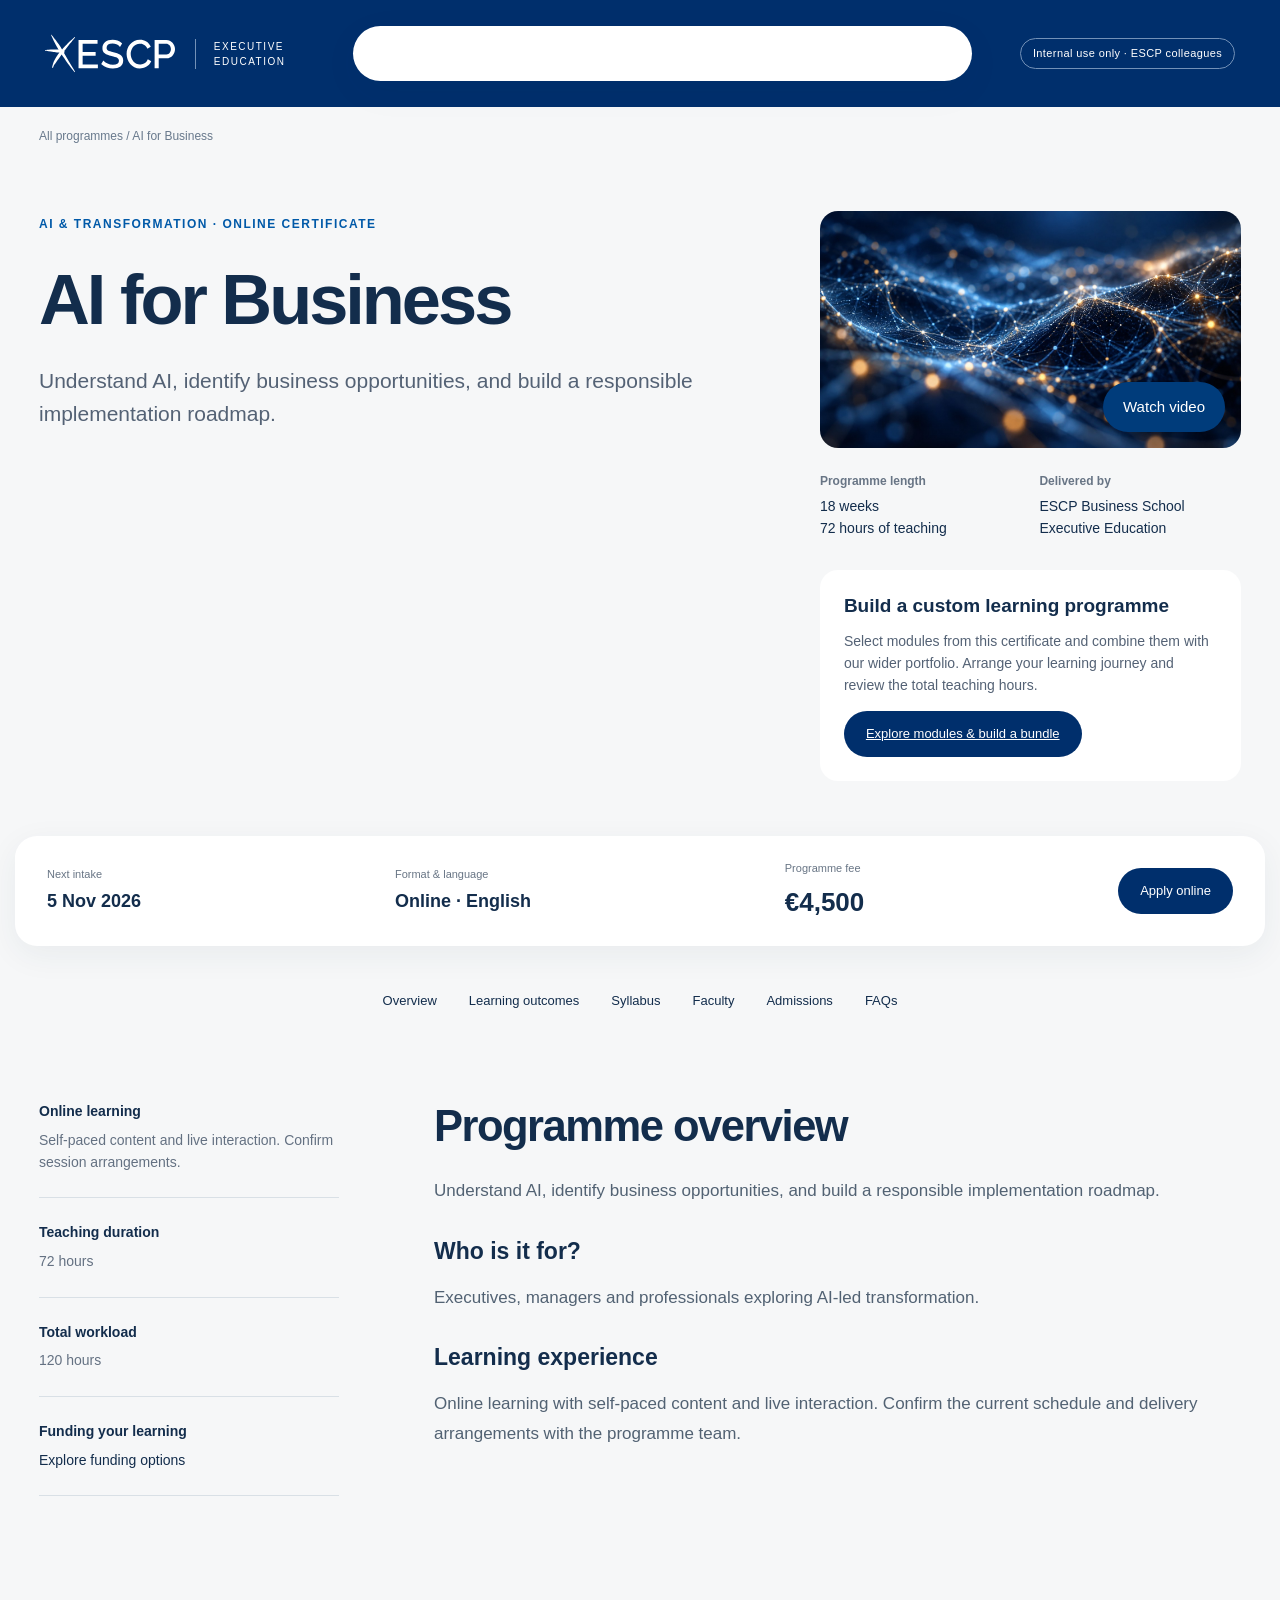
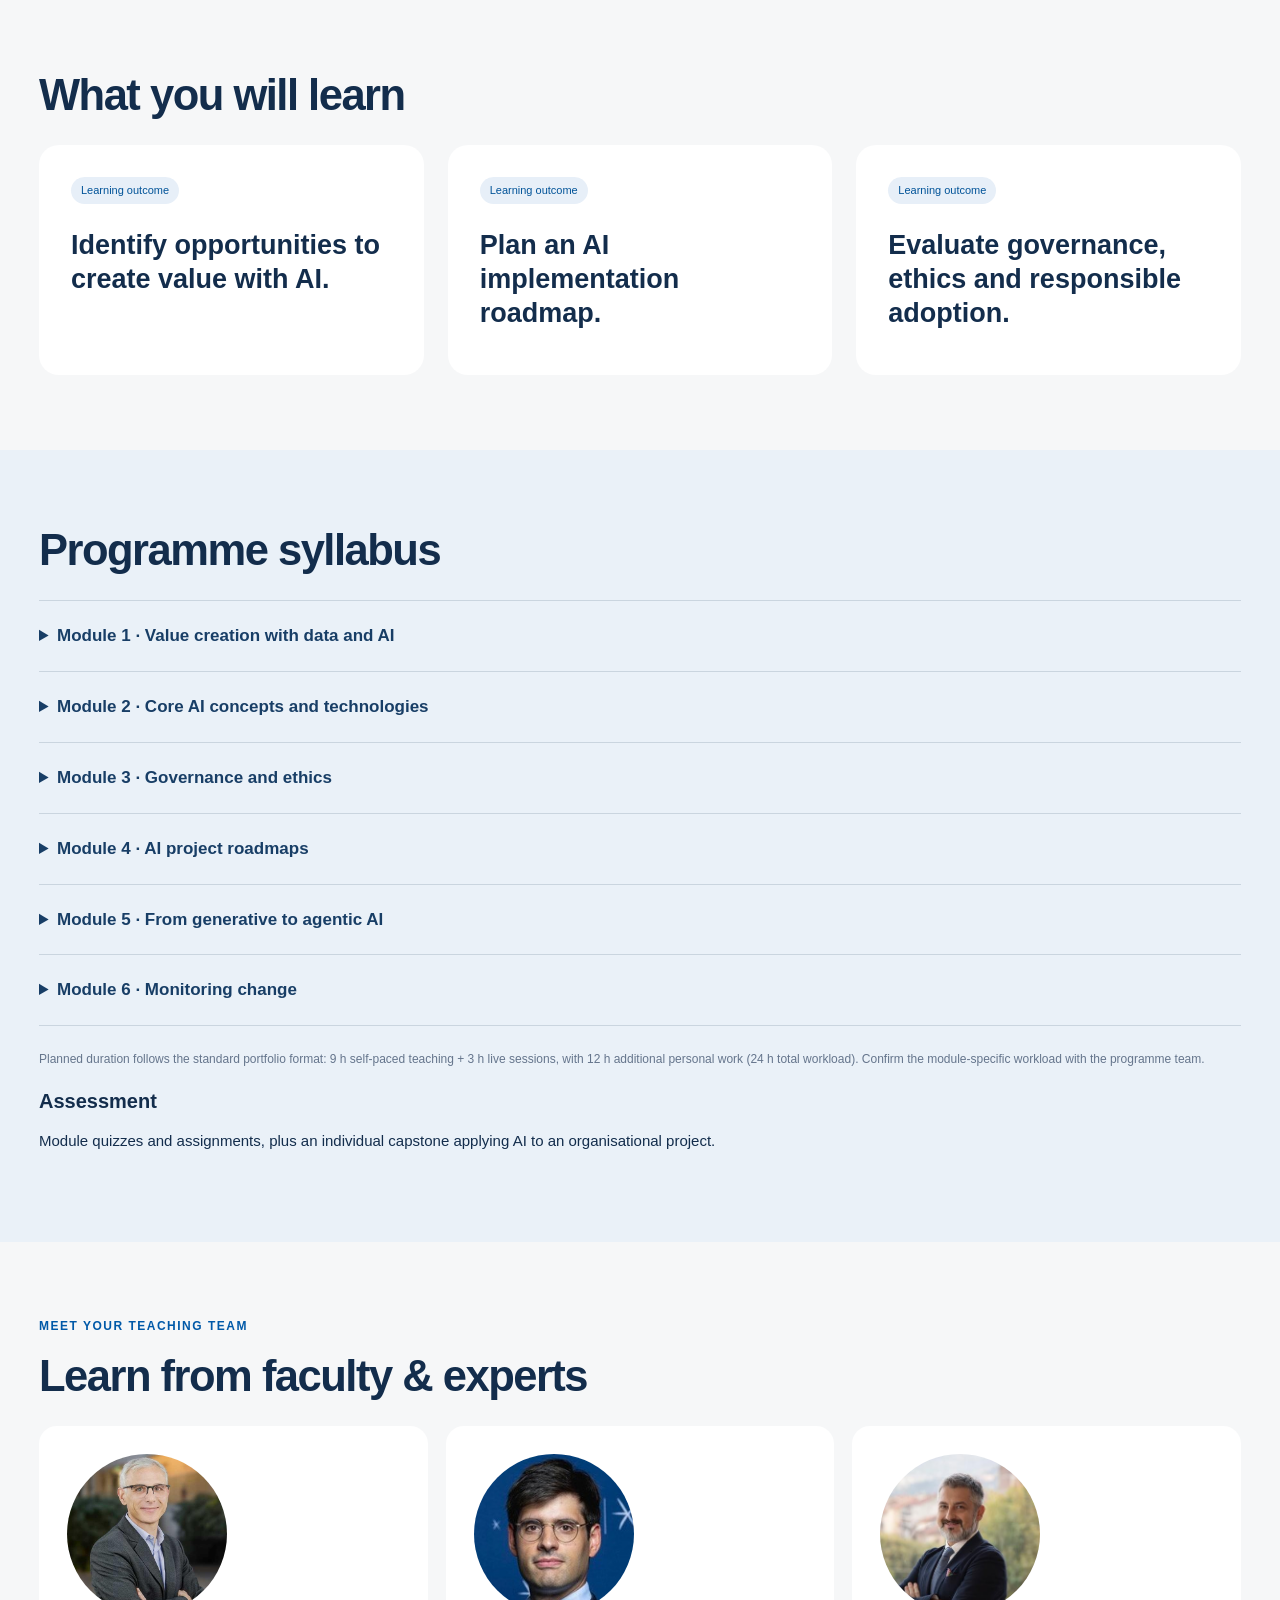
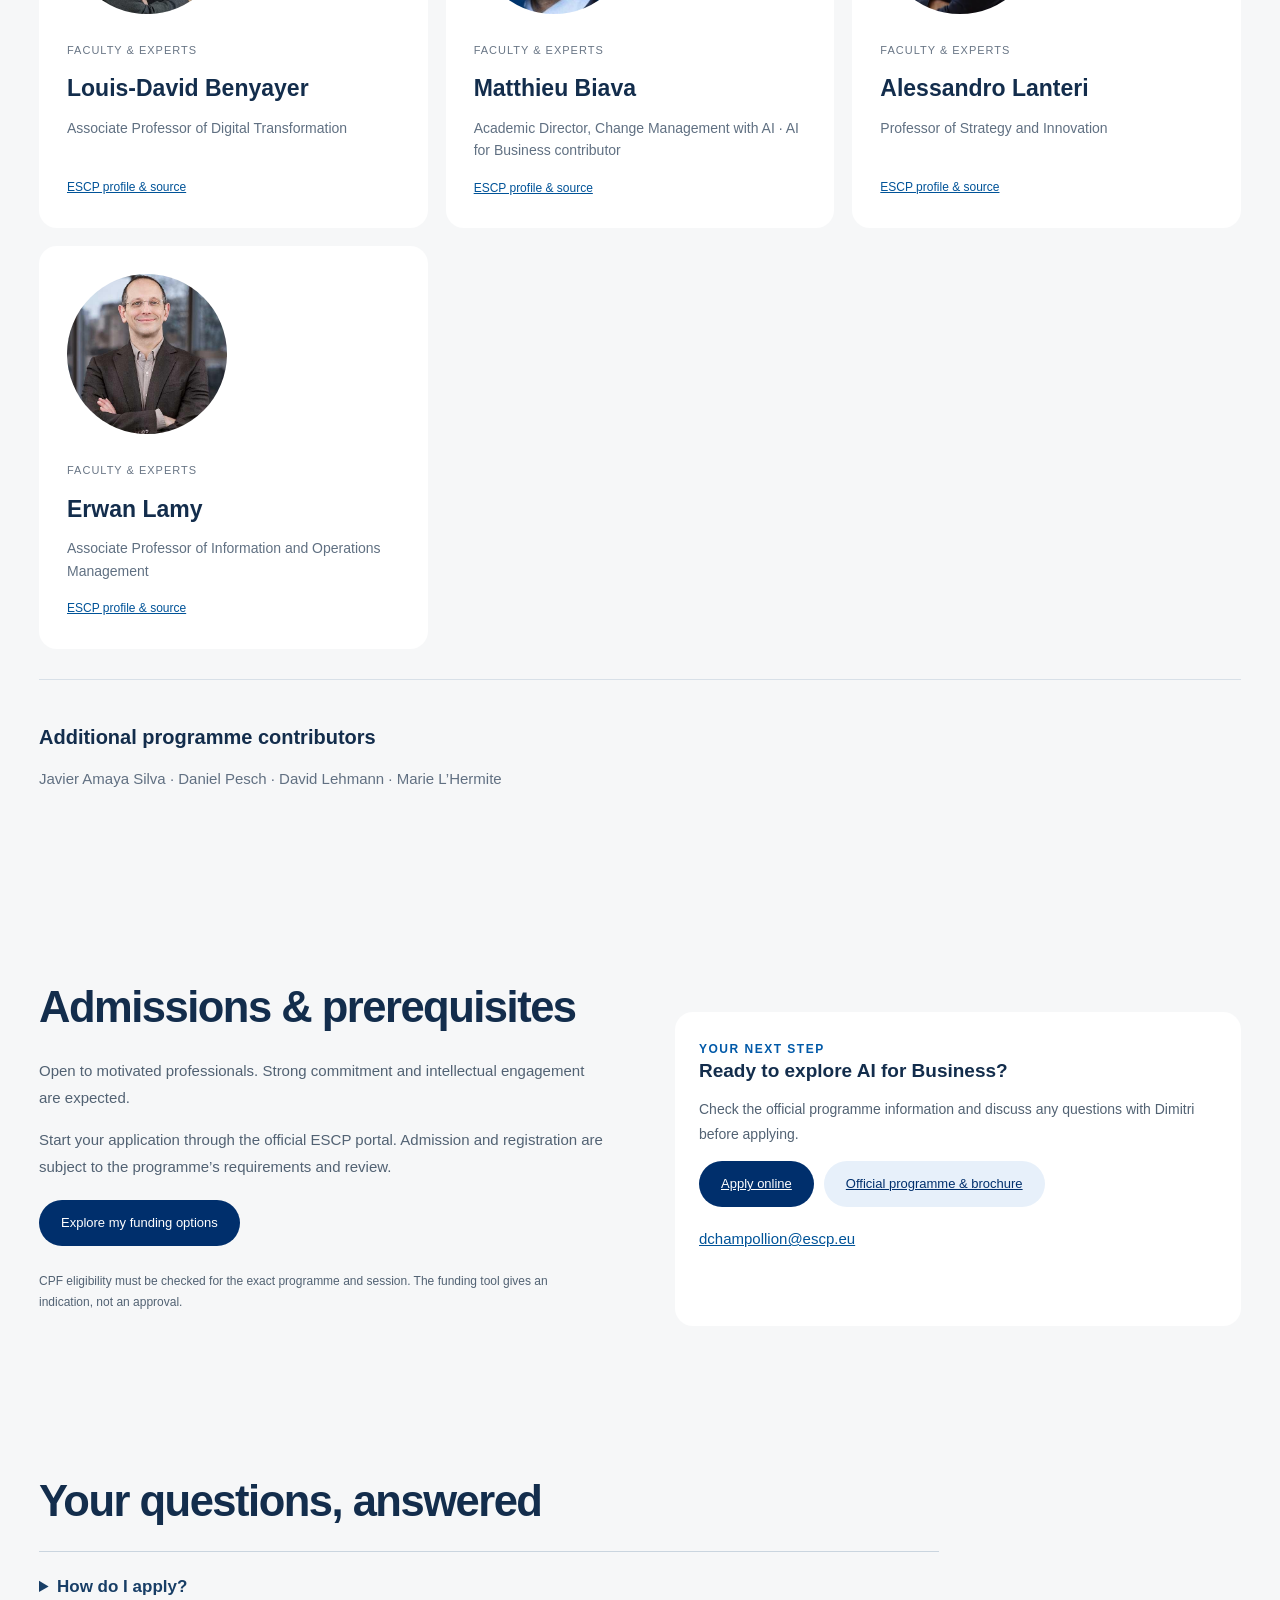
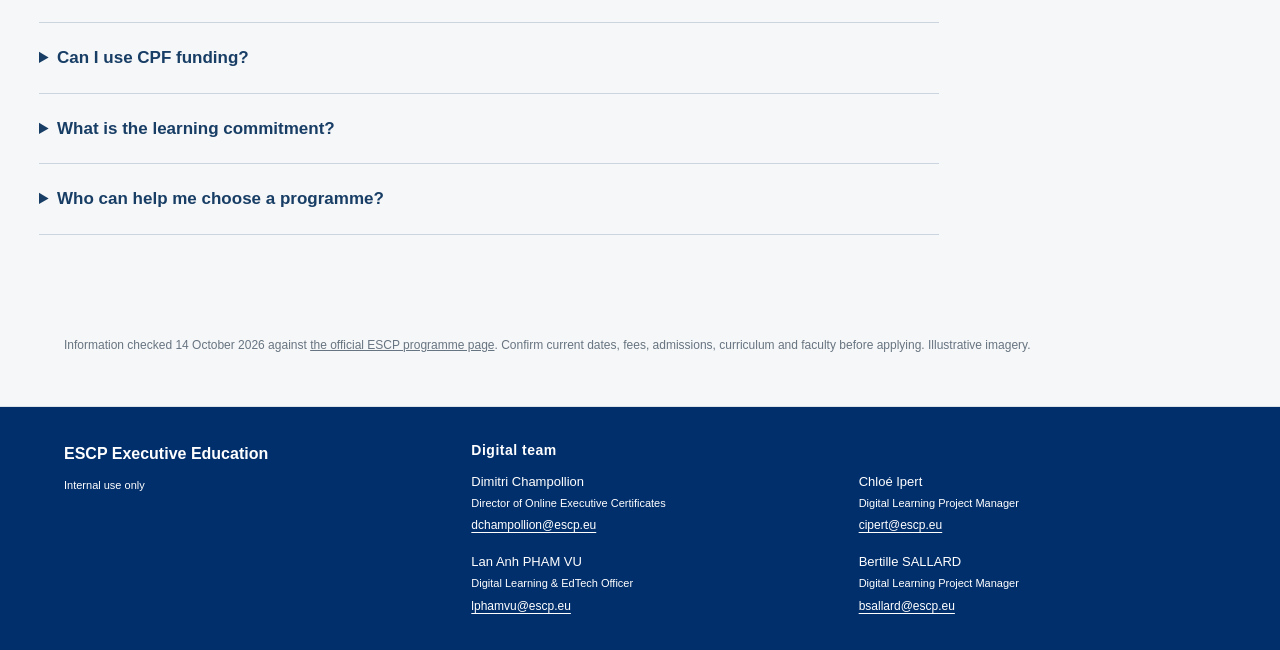
==== commit 62c1c6f2: "Add agreed Digital team job titles to footer" ====
--- a/artificial-intelligence-business-certificate.html
+++ b/artificial-intelligence-business-certificate.html
@@ -23,7 +23,7 @@
 .footer-team li span,.footer-team li a{display:block}.footer-team li a{font-size:12px;margin-top:3px;overflow-wrap:anywhere;text-decoration:underline;text-underline-offset:3px}
 @media(max-width:700px){body>footer.digital-team-footer{grid-template-columns:1fr;gap:24px}.footer-team ul{grid-template-columns:1fr}body>header nav{flex-wrap:wrap}}
 @media print{body>header,body>footer.digital-team-footer{display:none!important}}
-</style></head><body class="detail-page"><header><a class="brand" href="index.html"><svg class="escp-logo" role="img" aria-label="ESCP" id="Calque_1" data-name="Calque 1" xmlns="http://www.w3.org/2000/svg" viewBox="0 0 990.33 285.51">
+</style><style>.digital-team-footer .team-role{display:block;color:#fff;font-size:11px;line-height:1.5;margin:3px 0 5px}</style></head><body class="detail-page"><header><a class="brand" href="index.html"><svg class="escp-logo" role="img" aria-label="ESCP" id="Calque_1" data-name="Calque 1" xmlns="http://www.w3.org/2000/svg" viewBox="0 0 990.33 285.51">
   <defs>
     <style>
       .cls-1 {
@@ -39,4 +39,4 @@
   <path class="cls-1" d="M780.55,192.4c-12.46,25.69-38.73,34.81-57.43,34.81-38.08,0-70.27-36.81-70.27-80.38,0-38.41,24.32-79.23,69.42-79.23,11.76,0,40.66,3.23,55.14,33.08l2.73,5.64,25.27-15.76-2.15-4.6c-14.04-29.98-43.9-47.87-79.86-47.87-63.72,0-101.79,54.7-101.79,107.59s40.33,111.04,100.37,111.04c31.53,0,70.98-17.49,85.36-50.92l2.09-4.88-26.34-13.75-2.54,5.22Z"/>
   <path class="cls-1" d="M866.21,68.36h57.43c19.55,0,35.45,18.24,35.45,40.66,0,19.99-11.82,41.24-33.74,41.24h-59.14v-81.89h0ZM924.49,39.14h-89.53v215.75h31.25v-75.42h60c39.61,0,64.13-36.57,64.13-70.46s-27.04-69.88-65.85-69.88Z"/>
   <path class="cls-1" d="M219.39,264.53c-25.55-40.41-51.27-85.07-75.49-127.48,1.39-.14,2.67-.8,3.68-1.93,1.44-1.61,1.82-3.72,1.64-5.89-.16-2.03-1.29-3.64-3.53-4.89,2.63-2.91,6.23-6.93,6.23-6.93,5.91-6.07,10.85-13.26,15.63-20.21,1.73-2.52,15.74-20.59,15.74-20.59l.11-.11c2.72-3.26,5.87-7.11,9.28-11.25,11.67-14.22,26.86-33.53,34.44-42.85,1.79-2.24,1.97-3.79,1.06-4.75-.73-.71-2.76-.69-4.48,1.17-9.63,9.75-21.68,19.23-32.15,29.09-5.27,4.96-22.19,22.68-25.47,25.65-5.98,5.43-10.39,11.31-15.62,16.75-6.99,7.29-14.53,14.11-20.56,21.03-3.28-5.39-10.43-17.68-13.57-22.22-2.81-4.06-9.13-13.94-11.01-16.32-4.82-6.09-17.49-23.14-18.75-24.82,0,0-4.7-6.73-6.92-9.34,0,0-23.98-30.27-29.04-36.45-1.26-1.63-2.34-2.73-3.69-1.92-1.24.94-1.04,2.22-.14,4.12.57,1.11,18.43,39.18,18.43,39.18,2.7,5.65,17.03,32.33,19.82,37.5,4.13,7.66,8.41,15.59,13.24,23.07,2.12,3.25,4.41,6.44,6.68,9.59-1.48.02-20.09-.43-23.58-.51-3.09-.07-8.47-.22-11.43-.3-6.49-.17-14.48.3-26.02.3l-18.95.56c-1.83,0-15.92,1.51-18.65,1.96-.9.15-2.09.48-2.76.58-1.66.27-3.22.89-3.53,2.38-.38,2.06,3.53,1.98,4.47,2.35,8.89,1.89,21.7,3.64,23.65,3.92q13.8,1.96,37.45,5.88c2.68.44,28.39,4.1,31.46,4.46,3.08.36,10.12-.05,13.08.34-14.07,17.35-27.47,38.29-38.11,58.02-8.57,15.89-12.63,33.27-16.54,49.03-.78,3.1-2.49,9.14,1.48,9.63,3.88.48,6.26-6.52,6.26-6.52,4.79-13.72,15.1-25.71,23.08-37.53.88-1.3,14.57-20.66,24.7-34.17,1.29-1.87,14.86-23.1,16.11-24.42,3.67,4.45,7.76,13.43,11.51,18.77,7.27,10.35,14.7,19.41,21.47,31.65,15.56,23.98,53.61,69.57,60.74,79.56.98,1.37,2.26,3.06,4.21,4.47,1.15.83,2.48,1.72,3.4,1.22,1.75-.96.61-2.53-.04-4.2-.38-.98-.84-1.93-1.36-2.85l-4.91-8.82c-.82-1.71-1.74-3.36-2.75-4.97Z"/>
-</svg><span>EXECUTIVE EDUCATION</span></a><nav><a href="design-programme.html">Design a programme</a><a href="index.html#portfolio">Programmes</a><a href="index.html#timeline">Intake calendar</a><a href="index.html#funding">Funding</a><a href="index.html#register">How to apply</a></nav><span class="internal-use">Internal use only · ESCP colleagues</span></header><main><div class="crumbs"><a href="index.html#portfolio">All programmes</a> / AI for Business</div><section class="detail-hero"><div class="detail-title"><span class="eyebrow">AI &amp; transformation · Online certificate</span><h1>AI for Business</h1><p class="programintro">Understand AI, identify business opportunities, and build a responsible implementation roadmap.</p></div><div><div class="media-preview"><img class="coursevisual" src="assets/ai.jpg" alt="AI &amp; transformation programme illustration"><button onclick="playVideo(0)">Watch video</button></div><div class="hero-facts"><div><b>Programme length</b>18 weeks<br>72 hours of teaching</div><div><b>Delivered by</b>ESCP Business School<br>Executive Education</div></div><div class="enquiry-card"><h3>Build a custom learning programme</h3><p>Select modules from this certificate and combine them with our wider portfolio. Arrange your learning journey and review the total teaching hours.</p><a class="cta" href="design-programme.html">Explore modules & build a bundle</a></div></div></section><section class="enroll-bar" aria-label="Programme enrolment"><div><small>Next intake</small><strong>5 Nov 2026</strong></div><div><small>Format & language</small><strong>Online · English</strong></div><div class="price"><small>Programme fee</small><strong>€4,500</strong></div><a class="cta" href="https://openenrollment.escp.eu/templates/6824a8dc40f1b31d6e028f21/start" target="_blank" rel="noopener">Apply online</a></section><nav class="detail-nav" aria-label="Programme sections"><a href="#overview">Overview</a><a href="#outcomes">Learning outcomes</a><a href="#curriculum">Syllabus</a><a href="#faculty">Faculty</a><a href="#admissions">Admissions</a><a href="#faqs">FAQs</a></nav><section class="detail-section overview-layout" id="overview"><aside class="overview-meta"><div><b>Online learning</b><span>Self-paced content and live interaction. Confirm session arrangements.</span></div><div><b>Teaching duration</b><span>72 hours</span></div><div><b>Total workload</b><span>120 hours</span></div><div><b>Funding your learning</b><a href="index.html?funding=0#funding">Explore funding options</a></div></aside><div class="overview-copy"><h2>Programme overview</h2><p>Understand AI, identify business opportunities, and build a responsible implementation roadmap.</p><h3>Who is it for?</h3><p>Executives, managers and professionals exploring AI-led transformation.</p><h3>Learning experience</h3><p>Online learning with self-paced content and live interaction. Confirm the current schedule and delivery arrangements with the programme team.</p></div></section><section class="detail-section" id="outcomes"><h2>What you will learn</h2><div class="outcome-grid"><article class="outcome-card"><small>Learning outcome</small><h3>Identify opportunities to create value with AI.</h3></article><article class="outcome-card"><small>Learning outcome</small><h3>Plan an AI implementation roadmap.</h3></article><article class="outcome-card"><small>Learning outcome</small><h3>Evaluate governance, ethics and responsible adoption.</h3></article></div></section><div class="syllabus-band"><section class="detail-section syllabus-layout" id="curriculum"><div><h2>Programme syllabus</h2><details><summary>Module 1 · Value creation with data and AI</summary><div class="module-meta"><span class="module-code">Course code: <strong>AIBUS-01</strong></span><span class="module-duration">Planned teaching: 12 h · Live sessions: 3 h</span><div class="module-professors"><div class="module-professor"><img src="assets/faculty/benyayer.jpg" alt="Louis-David Benyayer" loading="lazy" width="58" height="58"><span>Louis-David Benyayer</span></div></div></div><p class="bundle-module-link"><a class="cta secondary" href="design-programme.html?module=AIBUS-01">Design a programme with this module</a></p><div class="module-objectives" data-course-code="AIBUS-01"><p><strong>Learning objectives</strong></p><ul><li>Explain the typical sources of value creation through data and AI</li><li>Explain the environmental impact of data and AI</li><li>Identify the resources and capabilities required to capture value through data and AI</li><li>Describe the limits of data and AI based decisions</li></ul></div></details><details><summary>Module 2 · Core AI concepts and technologies</summary><div class="module-meta"><span class="module-code">Course code: <strong>AIBUS-02</strong></span><span class="module-duration">Planned teaching: 12 h · Live sessions: 3 h</span><div class="module-professors"><div class="module-professor"><span class="professor-initials" aria-hidden="true">DP</span><span>Daniel Pesch<small>Photo to be added</small></span></div><div class="module-professor"><span class="professor-initials" aria-hidden="true">DL</span><span>David Lehmann<small>Photo to be added</small></span></div><div class="module-professor"><span class="professor-initials" aria-hidden="true">JA</span><span>Javier Amaya Silva<small>Photo to be added</small></span></div></div></div><p class="bundle-module-link"><a class="cta secondary" href="design-programme.html?module=AIBUS-02">Design a programme with this module</a></p><div class="module-objectives" data-course-code="AIBUS-02"><p><strong>Learning objectives</strong></p><ul><li>Understand the fundamentals of AI technology</li><li>Explain how AI algorithms work</li><li>Evaluate the strengths and limitations of AI systems</li><li>Understand the technological business ecosystem</li></ul></div></details><details><summary>Module 3 · Governance and ethics</summary><div class="module-meta"><span class="module-code">Course code: <strong>AIBUS-03</strong></span><span class="module-duration">Planned teaching: 12 h · Live sessions: 3 h</span><div class="module-professors"><div class="module-professor"><img src="assets/faculty/lamy.jpg" alt="Erwan Lamy" loading="lazy" width="58" height="58"><span>Erwan Lamy</span></div><div class="module-professor"><span class="professor-initials" aria-hidden="true">ML</span><span>Marie Lhermite<small>Photo to be added</small></span></div></div></div><p class="bundle-module-link"><a class="cta secondary" href="design-programme.html?module=AIBUS-03">Design a programme with this module</a></p><div class="module-objectives" data-course-code="AIBUS-03"><p><strong>Learning objectives</strong></p><ul><li>Understanding basic ethical concepts</li><li>Knowing the main ethical issues concerning AI</li><li>Being able to determine the different ethical dimensions of a particular use of AI</li></ul></div></details><details><summary>Module 4 · AI project roadmaps</summary><div class="module-meta"><span class="module-code">Course code: <strong>AIBUS-04</strong></span><span class="module-duration">Planned teaching: 12 h · Live sessions: 3 h</span><div class="module-professors"><div class="module-professor"><img src="assets/faculty/lanteri.jpg" alt="Alessandro Lanteri" loading="lazy" width="58" height="58"><span>Alessandro Lanteri</span></div></div></div><p class="bundle-module-link"><a class="cta secondary" href="design-programme.html?module=AIBUS-04">Design a programme with this module</a></p><div class="module-objectives" data-course-code="AIBUS-04"><p><strong>Learning objectives</strong></p><ul><li>Create an AI Roadmap</li><li>Refine and Manage Data Strategy</li><li>Lead AI Implementation Projects</li><li>Assess Organizational Readiness for AI</li><li>Diagnose and prevent failure in AI adoption</li></ul></div></details><details><summary>Module 5 · From generative to agentic AI</summary><div class="module-meta"><span class="module-code">Course code: <strong>AIBUS-05</strong></span><span class="module-duration">Planned teaching: 12 h · Live sessions: 3 h</span><div class="module-professors"><div class="module-professor"><img src="assets/faculty/benyayer.jpg" alt="Louis-David Benyayer" loading="lazy" width="58" height="58"><span>Louis-David Benyayer</span></div></div></div><p class="bundle-module-link"><a class="cta secondary" href="design-programme.html?module=AIBUS-05">Design a programme with this module</a></p><div class="module-objectives" data-course-code="AIBUS-05"><p><strong>Learning objectives</strong></p><ul><li>Decide if and how to use Generative AI in their job and their company</li><li>Make their first experiments</li><li>Identify the main transformation drivers</li></ul></div></details><details><summary>Module 6 · Monitoring change</summary><div class="module-meta"><span class="module-code">Course code: <strong>TECH-01</strong></span><span class="module-duration">Planned teaching: 12 h · Live sessions: 3 h</span><div class="module-professors"><div class="module-professor"><img src="assets/faculty/biava.jpg" alt="Matthieu Biava" loading="lazy" width="58" height="58"><span>Matthieu Biava</span></div></div></div><p class="bundle-module-link"><a class="cta secondary" href="design-programme.html?module=TECH-01">Design a programme with this module</a></p><div class="module-objectives" data-course-code="TECH-01"><p><strong>Learning objectives</strong></p><ul><li>Identify the challenges of continuous transformation in the age of disruptions and understand the most widespread models of change management.</li><li>Structure a systemic change management approach suited to technological transformations and an uncertain environment.</li><li>Use key tools to manage change on an ongoing basis.</li><li>Leverage the contributions of AI in the implementation of change management.</li><li>Sustain change and establish a culture of continuous change: towards a more resilient and learning organisation.</li></ul></div></details><p class="duration-note">Planned duration follows the standard portfolio format: 9 h self-paced teaching + 3 h live sessions, with 12 h additional personal work (24 h total workload). Confirm the module-specific workload with the programme team.</p><h3>Assessment</h3><p>Module quizzes and assignments, plus an individual capstone applying AI to an organisational project.</p></div></section></div><section class="detail-section" id="faculty"><span class="eyebrow">Meet your teaching team</span><h2>Learn from faculty & experts</h2><div class="faculty-grid"><article class="faculty-person"><img class="faculty-portrait" src="assets/faculty/benyayer.jpg" alt="Louis-David Benyayer" loading="lazy" width="320" height="320"><div class="faculty-copy"><small>Faculty & experts</small><h3>Louis-David Benyayer</h3><p>Associate Professor of Digital Transformation</p><a href="https://escp.eu/fr/node/45908" target="_blank" rel="noopener">ESCP profile & source</a></div></article><article class="faculty-person"><img class="faculty-portrait" src="assets/faculty/biava.jpg" alt="Matthieu Biava" loading="lazy" width="320" height="320"><div class="faculty-copy"><small>Faculty & experts</small><h3>Matthieu Biava</h3><p>Academic Director, Change Management with AI · AI for Business contributor</p><a href="https://escp.eu/fr/programmes/open-programmes/change-management-with-ai" target="_blank" rel="noopener">ESCP profile & source</a></div></article><article class="faculty-person"><img class="faculty-portrait" src="assets/faculty/lanteri.jpg" alt="Alessandro Lanteri" loading="lazy" width="320" height="320"><div class="faculty-copy"><small>Faculty & experts</small><h3>Alessandro Lanteri</h3><p>Professor of Strategy and Innovation</p><a href="https://escp.eu/faculty-research/faculty-members/lanteri-alessandro" target="_blank" rel="noopener">ESCP profile & source</a></div></article><article class="faculty-person"><img class="faculty-portrait" src="assets/faculty/lamy.jpg" alt="Erwan Lamy" loading="lazy" width="320" height="320"><div class="faculty-copy"><small>Faculty & experts</small><h3>Erwan Lamy</h3><p>Associate Professor of Information and Operations Management</p><a href="https://escp.eu/faculty-research/faculty-members/lamy-erwan?page=2" target="_blank" rel="noopener">ESCP profile & source</a></div></article></div><div class="other-contributors"><h3>Additional programme contributors</h3><p>Javier Amaya Silva · Daniel Pesch · David Lehmann · Marie L’Hermite</p></div></section><section class="detail-section admission-layout" id="admissions"><div><h2>Admissions & prerequisites</h2><p>Open to motivated professionals. Strong commitment and intellectual engagement are expected.</p><p>Start your application through the official ESCP portal. Admission and registration are subject to the programme’s requirements and review.</p><div class="actions"><a class="cta" href="index.html?funding=0#funding">Explore my funding options</a></div><p class="note">CPF eligibility must be checked for the exact programme and session. The funding tool gives an indication, not an approval.</p></div><div class="enquiry-card"><span class="eyebrow">Your next step</span><h3>Ready to explore AI for Business?</h3><p>Check the official programme information and discuss any questions with Dimitri before applying.</p><div id="applyactions"></div><div class="actions"><a href="mailto:dchampollion@escp.eu">dchampollion@escp.eu</a></div></div></section><section class="detail-section" id="faqs"><h2>Your questions, answered</h2><div class="faq-list"><details><summary>How do I apply?</summary><p>Use the Apply online button to open ESCP’s official application portal. The programme team confirms admissions requirements and your place. If registration is not yet open, contact Dimitri.</p></details><details><summary>Can I use CPF funding?</summary><p>Eligibility depends on the exact programme and session. Verify its listing on Mon Compte Formation and use our <a href="index.html?funding=0#funding"><u>funding guide</u></a> to explore your options.</p></details><details><summary>What is the learning commitment?</summary><p>Teaching duration: 72 hours. Programme length: 18 weeks. Total workload: 120 hours. Confirm the weekly schedule and assessment requirements with the programme team.</p></details><details><summary>Who can help me choose a programme?</summary><p>Contact programme director <a href="mailto:dchampollion@escp.eu"><u>Dimitri Champollion</u></a> to discuss your goals, programme fit and upcoming sessions.</p></details></div></section><div class="source-note"><p class="note">Information checked 14 October 2026 against <a href="https://escp.eu/programmes/open-programmes/artificial-intelligence-business-certificate" target="_blank" rel="noopener"><u>the official ESCP programme page</u></a>. Confirm current dates, fees, admissions, curriculum and faculty before applying. Illustrative imagery.</p></div></main><footer class="digital-team-footer"><div class="footer-heading"><strong>ESCP Executive Education</strong><span>Internal use only</span></div><div class="footer-team"><h2>Digital team</h2><ul><li><span>Dimitri Champollion</span><a href="mailto:dchampollion@escp.eu">dchampollion@escp.eu</a></li><li><span>Chloé Ipert</span><a href="mailto:cipert@escp.eu">cipert@escp.eu</a></li><li><span>Lan Anh PHAM VU</span><a href="mailto:lphamvu@escp.eu">lphamvu@escp.eu</a></li><li><span>Bertille SALLARD</span><a href="mailto:bsallard@escp.eu">bsallard@escp.eu</a></li></ul></div></footer><dialog id="modal"><button class="close" id="close">Close</button><div id="modalbody"></div></dialog><script>const data=[["AI for Business", "AI & transformation", "5 Nov 2026", "2026-11-05", "72 hours", "English", "Understand AI, identify business opportunities, and build a responsible implementation roadmap.", "artificial-intelligence-business-certificate", "6824a8dc40f1b31d6e028f21", "Executives, managers and professionals exploring AI-led transformation.", "AI value creation; core technologies; governance and ethics; AI project roadmaps; generative and agentic AI; monitoring change."], ["Finance for Executives", "Finance", "26 Oct 2026", "2026-10-26", "70 hours", "English / French", "Strengthen financial judgement, interpret financial information, and contribute to investment decisions.", "finance-executives", "687ed5206ab72813c16347e3", "Professionals seeking greater confidence in corporate finance.", "Financial performance, financial statements, investment decisions, financing and value creation."], ["Change Management with AI", "AI & transformation", "22 Oct 2026", "2026-10-22", "60 hours", "English", "Lead technology adoption and help people and organisations navigate AI-driven change.", "change-management-with-ai", "687ed62d6ab72813c1634b5a", "Functional managers, business unit leaders and transformation consultants.", "Initiating change; emerging technologies; uncertainty; AI roadmaps; overcoming resistance."], ["AI and Financial Innovation", "Finance", "24 Nov 2026", "2026-11-24", "60 hours", "English", "Connect financial strategy with AI applications and emerging financial technologies.", "financial-innovation-ai", "688c449c6ab728b9772b037b", "Banking, asset management, fintech and corporate finance professionals.", "Financial business models, AI decision-making, fintech, decentralised finance and practical AI projects."], ["Strategic Leadership for Sustainable Transformation", "Sustainability", "Feb 2027", "2027-02-01", "60 hours", "English", "Turn sustainability priorities into practical business strategies and organisational change.", "strategic-leadership-sustainable-transformation", "68a433ab5d69356dd75efb94", "Strategy, innovation and sustainability leaders, managers and consultants.", "Supply chain governance; sustainable business models; leadership; transformation management; risk."], ["AI & Data for Marketing Leaders", "Marketing", "5 Nov 2026", "2026-11-05", "See programme page", "English", "Use data and AI to guide marketing strategy, customer experience, and performance.", "certificate-ai-data-marketing-leaders", "691c9e423b5d002723d7b963", "Marketing, product, communication, digital and CRM professionals.", "Marketing strategy, customer intelligence, AI-enhanced journeys, omnichannel communication, performance and governance."], ["Cybersecurity for Business Leaders", "Cybersecurity", "8 Dec 2026", "2026-12-08", "60 hours", "English", "Build the strategic perspective needed to govern cyber risk and strengthen organisational resilience.", "cybersecurity-for-business-leaders", "", "Executives and senior decision-makers responsible for digital resilience.", "Geopolitics; threat analysis; regulation; risk protection and governance; cyber crisis decisions."], ["Geopolitics & Tech", "Geopolitics", "To be announced", "", "To be announced", "To be announced", "A programme in development at the intersection of geopolitics and technology.", "", "", "Audience details to be announced.", "Programme content, dates, fees and registration details will be published once confirmed."]];const programmes=[{"weeks": "18 weeks", "workload": "120 hours", "prereq": "Open to motivated professionals. Strong commitment and intellectual engagement are expected.", "objectives": ["Identify opportunities to create value with AI.", "Plan an AI implementation roadmap.", "Evaluate governance, ethics and responsible adoption."], "modules": ["Value creation with data and AI", "Core AI concepts and technologies", "Governance and ethics", "AI project roadmaps", "From generative to agentic AI", "Monitoring change"], "faculty": ["Louis-David Benyayer", "Javier Amaya Silva, Daniel Pesch and David Lehmann", "Erwan Lamy and Marie L’Hermite", "Alessandro Lanteri", "Matthieu Biava"], "assessment": "Module quizzes and assignments, plus an individual capstone applying AI to an organisational project.", "title": "AI for Business", "topic": "AI & transformation", "date": "5 Nov 2026", "sort": "2026-11-05", "hours": "72 hours", "language": "English", "description": "Understand AI, identify business opportunities, and build a responsible implementation roadmap.", "official": "https://escp.eu/programmes/open-programmes/artificial-intelligence-business-certificate", "apply": "https://openenrollment.escp.eu/templates/6824a8dc40f1b31d6e028f21/start", "audience": "Executives, managers and professionals exploring AI-led transformation.", "slug": "artificial-intelligence-business-certificate", "image": "ai"}, {"weeks": "Confirm with programme team", "workload": "Confirm with programme team", "prereq": "Open to non-financial professionals. No prior financial expertise is required.", "objectives": ["Interpret financial statements and performance indicators.", "Evaluate investments and business value.", "Use financial reasoning in strategic decisions."], "modules": ["Course overview and financial approach", "Demystifying financial logic", "Financial analysis: statements and accounting", "Financial analysis: performance indicators", "Investment project valuation", "Financial asset valuation", "Cost of capital"], "faculty": [], "assessment": "Confirm the current assessment and certificate requirements with the programme team.", "title": "Finance for Executives", "topic": "Finance", "date": "26 Oct 2026", "sort": "2026-10-26", "hours": "70 hours", "language": "English / French", "description": "Strengthen financial judgement, interpret financial information, and contribute to investment decisions.", "official": "https://escp.eu/programmes/open-programmes/finance-executives", "apply": "https://openenrollment.escp.eu/templates/687ed5206ab72813c16347e3/start", "audience": "Professionals seeking greater confidence in corporate finance.", "slug": "finance-executives", "image": "finance"}, {"weeks": "15 weeks", "workload": "120 hours", "prereq": "Open to motivated professionals. No technical background is required.", "objectives": ["Plan technology-driven transformation.", "Evaluate organisational and ethical implications.", "Address resistance and support adoption."], "modules": ["Initiating and monitoring change", "Emerging technologies", "Navigating uncertainty", "Designing an AI roadmap", "Overcoming resistance to change"], "faculty": [], "assessment": "Module quizzes and assignments, plus an individual capstone on technological change.", "title": "Change Management with AI", "topic": "AI & transformation", "date": "22 Oct 2026", "sort": "2026-10-22", "hours": "60 hours", "language": "English", "description": "Lead technology adoption and help people and organisations navigate AI-driven change.", "official": "https://escp.eu/programmes/open-programmes/change-management-with-ai", "apply": "https://openenrollment.escp.eu/templates/687ed62d6ab72813c1634b5a/start", "audience": "Functional managers, business unit leaders and transformation consultants.", "slug": "change-management-with-ai", "image": "bridge"}, {"weeks": "15 weeks", "workload": "120 hours", "prereq": "Confirm entry requirements and the expected technical preparation with the programme team.", "objectives": ["Evaluate financial business model innovation.", "Assess AI and fintech applications.", "Plan implementation and consider digital-asset risks."], "modules": ["Elective: fintech and financial services OR decentralised finance and digital assets", "Business model innovation in finance", "AI applications in finance", "Leading AI implementation in finance", "Generative AI and machine learning in finance"], "faculty": ["Santiago Barraza (Academic Director)"], "assessment": "Quizzes and assignments, plus a group capstone project.", "title": "AI and Financial Innovation", "topic": "Finance", "date": "24 Nov 2026", "sort": "2026-11-24", "hours": "60 hours", "language": "English", "description": "Connect financial strategy with AI applications and emerging financial technologies.", "official": "https://escp.eu/programmes/open-programmes/financial-innovation-ai", "apply": "https://openenrollment.escp.eu/templates/688c449c6ab728b9772b037b/start", "audience": "Banking, asset management, fintech and corporate finance professionals.", "slug": "financial-innovation-ai", "image": "finance"}, {"weeks": "17 weeks", "workload": "120 hours", "prereq": "Open to motivated professionals. Strong commitment and intellectual engagement are expected.", "objectives": ["Identify sustainable business opportunities.", "Lead organisational transformation.", "Assess sustainability-related risks."], "modules": ["Sustainability and supply chain governance", "Designing sustainable business models", "Leadership for sustainability transformation", "Sustainable transformation management", "Risk management"], "faculty": ["Christian Durach", "Florian Lüdeke-Freund", "Carolin Waldner", "Max Weiß", "Ulrich Hagel and Michael Wiedmann"], "assessment": "Module quizzes and/or assignments, plus an individual capstone.", "title": "Strategic Leadership for Sustainable Transformation", "topic": "Sustainability", "date": "Feb 2027", "sort": "2027-02-01", "hours": "60 hours", "language": "English", "description": "Turn sustainability priorities into practical business strategies and organisational change.", "official": "https://escp.eu/programmes/open-programmes/strategic-leadership-sustainable-transformation", "apply": "https://openenrollment.escp.eu/templates/68a433ab5d69356dd75efb94/start", "audience": "Strategy, innovation and sustainability leaders, managers and consultants.", "slug": "strategic-leadership-sustainable-transformation", "image": "sustainability"}, {"weeks": "Confirm with programme team", "workload": "Confirm with programme team", "prereq": "Confirm current admission requirements with the programme team.", "objectives": ["Build data-informed marketing strategies.", "Use AI for customer insight and experience.", "Develop responsible marketing technology governance."], "modules": ["Marketing strategy and value creation in the AI era", "Decision intelligence and customer insights", "AI-enabled customer experience design", "AI-enabled creative practices and omnichannel communication", "Marketing technology, governance and operating models"], "faculty": ["Isabella Maggioni", "Hsin-Hsuan Meg Lee", "Vitor Lima", "Lorena Blasco-Arcas", "Guillaume Thfoin"], "assessment": "Module quizzes and/or assignments, plus an individual capstone.", "title": "AI & Data for Marketing Leaders", "topic": "Marketing", "date": "5 Nov 2026", "sort": "2026-11-05", "hours": "See programme page", "language": "English", "description": "Use data and AI to guide marketing strategy, customer experience, and performance.", "official": "https://escp.eu/programmes/open-programmes/certificate-ai-data-marketing-leaders", "apply": "https://openenrollment.escp.eu/templates/691c9e423b5d002723d7b963/start", "audience": "Marketing, product, communication, digital and CRM professionals.", "slug": "certificate-ai-data-marketing-leaders", "image": "marketing"}, {"weeks": "17 weeks", "workload": "120 hours", "prereq": "No technical background is required. Designed around executive oversight and governance.", "objectives": ["Assess strategic cyber risks.", "Strengthen governance and organisational resilience.", "Practise executive cyber-crisis decisions."], "modules": ["Geopolitics and cybersecurity", "Threat analysis and risk assessment", "Regulatory environment", "Risk protection strategy and governance", "Cyber-crisis decision exercise"], "faculty": ["Bastian Dufilhol (Academic Director)"], "assessment": "Quizzes, assignments, and an individual confidential capstone on an organisational challenge.", "title": "Cybersecurity for Business Leaders", "topic": "Cybersecurity", "date": "8 Dec 2026", "sort": "2026-12-08", "hours": "60 hours", "language": "English", "description": "Build the strategic perspective needed to govern cyber risk and strengthen organisational resilience.", "official": "https://escp.eu/programmes/open-programmes/cybersecurity-for-business-leaders", "apply": "https://escp.eu/programmes/open-programmes/cybersecurity-for-business-leaders", "audience": "Executives and senior decision-makers responsible for digital resilience.", "slug": "cybersecurity-for-business-leaders", "image": "cyber"}, {"weeks": "To be announced", "workload": "To be announced", "prereq": "To be announced.", "objectives": [], "modules": [], "faculty": [], "assessment": "Programme structure and assessment are to be announced.", "title": "Geopolitics & Tech", "topic": "Geopolitics", "date": "To be announced", "sort": "", "hours": "To be announced", "language": "To be announced", "description": "A programme in development at the intersection of geopolitics and technology.", "official": "", "apply": "", "audience": "Audience details to be announced.", "slug": "geopolitics-tech", "image": "geopolitics"}];const media={"0": {"url": "https://player.vimeo.com/video/1094338998?h=e0b5389a53", "label": "Watch programme video", "type": "video"}, "1": {"url": "https://webikeo.fr/landing/risque-et-rentabilite-les-dessous-d-un-couple-mythique/14084?campaign=replay-eventPg", "label": "Watch official masterclass replay", "type": "replay"}, "2": {"url": "https://webikeo.fr/landing/transformation-ia-et-consulting-integrer-l-ia-dans-le-metier-du-consultant/14082?campaign=replay-eventPg", "label": "Watch official masterclass replay", "type": "replay"}, "3": {"url": "https://escp-eu.zoom.us/rec/share/S6P5GscLFwroqo63vJDANc3exgMSUQARnRcdG3LL-8O4dvgtA1yN7rGz7vM_KsVX.BYK65XeLE7otZrnm", "label": "Watch official masterclass replay", "type": "replay"}, "4": {"url": "https://webikeo.fr/landing/ia-et-entreprise-potentiel-reel-risques-reels-comment-decider-avec-lucidite/14368?campaign=Replay", "label": "Watch official masterclass replay", "type": "replay"}, "5": {"url": "https://webikeo.fr/landing/vos-prochains-clients-seront-des-agents-ia-le-marketing-change-ses-regles-etes-vous-pret/14593?campaign=Replay", "label": "Watch official masterclass replay", "type": "replay"}};function actions(d){return d.apply?`<a class="cta" href="${d.apply}" target="_blank" rel="noopener">Apply online</a><a class="cta secondary" href="${d.official}" target="_blank" rel="noopener">Official programme & brochure</a>`:'<p>Registration details to be announced.</p>'}function playVideo(i){const m=media[i],d=programmes[i];if(!m)return;document.getElementById('modalbody').innerHTML=`<span class="eyebrow">${m.type==='video'?'Programme video':'Official masterclass replay'}</span><h2>${d.title}</h2>`+(m.type==='video'?`<div class="video-frame"><iframe src="${m.url}" title="${d.title} programme video" allow="fullscreen; picture-in-picture" allowfullscreen referrerpolicy="strict-origin-when-cross-origin"></iframe></div><p><a class="cta secondary" href="${d.official}" target="_blank" rel="noopener">Open video on official programme page</a></p>`:`<p>The replay linked from the official ESCP programme page opens on its provider’s website. Registration may be required.</p><a class="cta" href="${m.url}" target="_blank" rel="noopener">Open official replay</a>`);document.getElementById('modal').showModal()}document.getElementById('close').onclick=()=>document.getElementById('modal').close();document.getElementById('modal').addEventListener('close',()=>{document.getElementById('modalbody').innerHTML=''});document.getElementById("applyactions").innerHTML=actions(programmes[0]);</script></body></html>
+</svg><span>EXECUTIVE EDUCATION</span></a><nav><a href="design-programme.html">Design a programme</a><a href="index.html#portfolio">Programmes</a><a href="index.html#timeline">Intake calendar</a><a href="index.html#funding">Funding</a><a href="index.html#register">How to apply</a></nav><span class="internal-use">Internal use only · ESCP colleagues</span></header><main><div class="crumbs"><a href="index.html#portfolio">All programmes</a> / AI for Business</div><section class="detail-hero"><div class="detail-title"><span class="eyebrow">AI &amp; transformation · Online certificate</span><h1>AI for Business</h1><p class="programintro">Understand AI, identify business opportunities, and build a responsible implementation roadmap.</p></div><div><div class="media-preview"><img class="coursevisual" src="assets/ai.jpg" alt="AI &amp; transformation programme illustration"><button onclick="playVideo(0)">Watch video</button></div><div class="hero-facts"><div><b>Programme length</b>18 weeks<br>72 hours of teaching</div><div><b>Delivered by</b>ESCP Business School<br>Executive Education</div></div><div class="enquiry-card"><h3>Build a custom learning programme</h3><p>Select modules from this certificate and combine them with our wider portfolio. Arrange your learning journey and review the total teaching hours.</p><a class="cta" href="design-programme.html">Explore modules & build a bundle</a></div></div></section><section class="enroll-bar" aria-label="Programme enrolment"><div><small>Next intake</small><strong>5 Nov 2026</strong></div><div><small>Format & language</small><strong>Online · English</strong></div><div class="price"><small>Programme fee</small><strong>€4,500</strong></div><a class="cta" href="https://openenrollment.escp.eu/templates/6824a8dc40f1b31d6e028f21/start" target="_blank" rel="noopener">Apply online</a></section><nav class="detail-nav" aria-label="Programme sections"><a href="#overview">Overview</a><a href="#outcomes">Learning outcomes</a><a href="#curriculum">Syllabus</a><a href="#faculty">Faculty</a><a href="#admissions">Admissions</a><a href="#faqs">FAQs</a></nav><section class="detail-section overview-layout" id="overview"><aside class="overview-meta"><div><b>Online learning</b><span>Self-paced content and live interaction. Confirm session arrangements.</span></div><div><b>Teaching duration</b><span>72 hours</span></div><div><b>Total workload</b><span>120 hours</span></div><div><b>Funding your learning</b><a href="index.html?funding=0#funding">Explore funding options</a></div></aside><div class="overview-copy"><h2>Programme overview</h2><p>Understand AI, identify business opportunities, and build a responsible implementation roadmap.</p><h3>Who is it for?</h3><p>Executives, managers and professionals exploring AI-led transformation.</p><h3>Learning experience</h3><p>Online learning with self-paced content and live interaction. Confirm the current schedule and delivery arrangements with the programme team.</p></div></section><section class="detail-section" id="outcomes"><h2>What you will learn</h2><div class="outcome-grid"><article class="outcome-card"><small>Learning outcome</small><h3>Identify opportunities to create value with AI.</h3></article><article class="outcome-card"><small>Learning outcome</small><h3>Plan an AI implementation roadmap.</h3></article><article class="outcome-card"><small>Learning outcome</small><h3>Evaluate governance, ethics and responsible adoption.</h3></article></div></section><div class="syllabus-band"><section class="detail-section syllabus-layout" id="curriculum"><div><h2>Programme syllabus</h2><details><summary>Module 1 · Value creation with data and AI</summary><div class="module-meta"><span class="module-code">Course code: <strong>AIBUS-01</strong></span><span class="module-duration">Planned teaching: 12 h · Live sessions: 3 h</span><div class="module-professors"><div class="module-professor"><img src="assets/faculty/benyayer.jpg" alt="Louis-David Benyayer" loading="lazy" width="58" height="58"><span>Louis-David Benyayer</span></div></div></div><p class="bundle-module-link"><a class="cta secondary" href="design-programme.html?module=AIBUS-01">Design a programme with this module</a></p><div class="module-objectives" data-course-code="AIBUS-01"><p><strong>Learning objectives</strong></p><ul><li>Explain the typical sources of value creation through data and AI</li><li>Explain the environmental impact of data and AI</li><li>Identify the resources and capabilities required to capture value through data and AI</li><li>Describe the limits of data and AI based decisions</li></ul></div></details><details><summary>Module 2 · Core AI concepts and technologies</summary><div class="module-meta"><span class="module-code">Course code: <strong>AIBUS-02</strong></span><span class="module-duration">Planned teaching: 12 h · Live sessions: 3 h</span><div class="module-professors"><div class="module-professor"><span class="professor-initials" aria-hidden="true">DP</span><span>Daniel Pesch<small>Photo to be added</small></span></div><div class="module-professor"><span class="professor-initials" aria-hidden="true">DL</span><span>David Lehmann<small>Photo to be added</small></span></div><div class="module-professor"><span class="professor-initials" aria-hidden="true">JA</span><span>Javier Amaya Silva<small>Photo to be added</small></span></div></div></div><p class="bundle-module-link"><a class="cta secondary" href="design-programme.html?module=AIBUS-02">Design a programme with this module</a></p><div class="module-objectives" data-course-code="AIBUS-02"><p><strong>Learning objectives</strong></p><ul><li>Understand the fundamentals of AI technology</li><li>Explain how AI algorithms work</li><li>Evaluate the strengths and limitations of AI systems</li><li>Understand the technological business ecosystem</li></ul></div></details><details><summary>Module 3 · Governance and ethics</summary><div class="module-meta"><span class="module-code">Course code: <strong>AIBUS-03</strong></span><span class="module-duration">Planned teaching: 12 h · Live sessions: 3 h</span><div class="module-professors"><div class="module-professor"><img src="assets/faculty/lamy.jpg" alt="Erwan Lamy" loading="lazy" width="58" height="58"><span>Erwan Lamy</span></div><div class="module-professor"><span class="professor-initials" aria-hidden="true">ML</span><span>Marie Lhermite<small>Photo to be added</small></span></div></div></div><p class="bundle-module-link"><a class="cta secondary" href="design-programme.html?module=AIBUS-03">Design a programme with this module</a></p><div class="module-objectives" data-course-code="AIBUS-03"><p><strong>Learning objectives</strong></p><ul><li>Understanding basic ethical concepts</li><li>Knowing the main ethical issues concerning AI</li><li>Being able to determine the different ethical dimensions of a particular use of AI</li></ul></div></details><details><summary>Module 4 · AI project roadmaps</summary><div class="module-meta"><span class="module-code">Course code: <strong>AIBUS-04</strong></span><span class="module-duration">Planned teaching: 12 h · Live sessions: 3 h</span><div class="module-professors"><div class="module-professor"><img src="assets/faculty/lanteri.jpg" alt="Alessandro Lanteri" loading="lazy" width="58" height="58"><span>Alessandro Lanteri</span></div></div></div><p class="bundle-module-link"><a class="cta secondary" href="design-programme.html?module=AIBUS-04">Design a programme with this module</a></p><div class="module-objectives" data-course-code="AIBUS-04"><p><strong>Learning objectives</strong></p><ul><li>Create an AI Roadmap</li><li>Refine and Manage Data Strategy</li><li>Lead AI Implementation Projects</li><li>Assess Organizational Readiness for AI</li><li>Diagnose and prevent failure in AI adoption</li></ul></div></details><details><summary>Module 5 · From generative to agentic AI</summary><div class="module-meta"><span class="module-code">Course code: <strong>AIBUS-05</strong></span><span class="module-duration">Planned teaching: 12 h · Live sessions: 3 h</span><div class="module-professors"><div class="module-professor"><img src="assets/faculty/benyayer.jpg" alt="Louis-David Benyayer" loading="lazy" width="58" height="58"><span>Louis-David Benyayer</span></div></div></div><p class="bundle-module-link"><a class="cta secondary" href="design-programme.html?module=AIBUS-05">Design a programme with this module</a></p><div class="module-objectives" data-course-code="AIBUS-05"><p><strong>Learning objectives</strong></p><ul><li>Decide if and how to use Generative AI in their job and their company</li><li>Make their first experiments</li><li>Identify the main transformation drivers</li></ul></div></details><details><summary>Module 6 · Monitoring change</summary><div class="module-meta"><span class="module-code">Course code: <strong>TECH-01</strong></span><span class="module-duration">Planned teaching: 12 h · Live sessions: 3 h</span><div class="module-professors"><div class="module-professor"><img src="assets/faculty/biava.jpg" alt="Matthieu Biava" loading="lazy" width="58" height="58"><span>Matthieu Biava</span></div></div></div><p class="bundle-module-link"><a class="cta secondary" href="design-programme.html?module=TECH-01">Design a programme with this module</a></p><div class="module-objectives" data-course-code="TECH-01"><p><strong>Learning objectives</strong></p><ul><li>Identify the challenges of continuous transformation in the age of disruptions and understand the most widespread models of change management.</li><li>Structure a systemic change management approach suited to technological transformations and an uncertain environment.</li><li>Use key tools to manage change on an ongoing basis.</li><li>Leverage the contributions of AI in the implementation of change management.</li><li>Sustain change and establish a culture of continuous change: towards a more resilient and learning organisation.</li></ul></div></details><p class="duration-note">Planned duration follows the standard portfolio format: 9 h self-paced teaching + 3 h live sessions, with 12 h additional personal work (24 h total workload). Confirm the module-specific workload with the programme team.</p><h3>Assessment</h3><p>Module quizzes and assignments, plus an individual capstone applying AI to an organisational project.</p></div></section></div><section class="detail-section" id="faculty"><span class="eyebrow">Meet your teaching team</span><h2>Learn from faculty & experts</h2><div class="faculty-grid"><article class="faculty-person"><img class="faculty-portrait" src="assets/faculty/benyayer.jpg" alt="Louis-David Benyayer" loading="lazy" width="320" height="320"><div class="faculty-copy"><small>Faculty & experts</small><h3>Louis-David Benyayer</h3><p>Associate Professor of Digital Transformation</p><a href="https://escp.eu/fr/node/45908" target="_blank" rel="noopener">ESCP profile & source</a></div></article><article class="faculty-person"><img class="faculty-portrait" src="assets/faculty/biava.jpg" alt="Matthieu Biava" loading="lazy" width="320" height="320"><div class="faculty-copy"><small>Faculty & experts</small><h3>Matthieu Biava</h3><p>Academic Director, Change Management with AI · AI for Business contributor</p><a href="https://escp.eu/fr/programmes/open-programmes/change-management-with-ai" target="_blank" rel="noopener">ESCP profile & source</a></div></article><article class="faculty-person"><img class="faculty-portrait" src="assets/faculty/lanteri.jpg" alt="Alessandro Lanteri" loading="lazy" width="320" height="320"><div class="faculty-copy"><small>Faculty & experts</small><h3>Alessandro Lanteri</h3><p>Professor of Strategy and Innovation</p><a href="https://escp.eu/faculty-research/faculty-members/lanteri-alessandro" target="_blank" rel="noopener">ESCP profile & source</a></div></article><article class="faculty-person"><img class="faculty-portrait" src="assets/faculty/lamy.jpg" alt="Erwan Lamy" loading="lazy" width="320" height="320"><div class="faculty-copy"><small>Faculty & experts</small><h3>Erwan Lamy</h3><p>Associate Professor of Information and Operations Management</p><a href="https://escp.eu/faculty-research/faculty-members/lamy-erwan?page=2" target="_blank" rel="noopener">ESCP profile & source</a></div></article></div><div class="other-contributors"><h3>Additional programme contributors</h3><p>Javier Amaya Silva · Daniel Pesch · David Lehmann · Marie L’Hermite</p></div></section><section class="detail-section admission-layout" id="admissions"><div><h2>Admissions & prerequisites</h2><p>Open to motivated professionals. Strong commitment and intellectual engagement are expected.</p><p>Start your application through the official ESCP portal. Admission and registration are subject to the programme’s requirements and review.</p><div class="actions"><a class="cta" href="index.html?funding=0#funding">Explore my funding options</a></div><p class="note">CPF eligibility must be checked for the exact programme and session. The funding tool gives an indication, not an approval.</p></div><div class="enquiry-card"><span class="eyebrow">Your next step</span><h3>Ready to explore AI for Business?</h3><p>Check the official programme information and discuss any questions with Dimitri before applying.</p><div id="applyactions"></div><div class="actions"><a href="mailto:dchampollion@escp.eu">dchampollion@escp.eu</a></div></div></section><section class="detail-section" id="faqs"><h2>Your questions, answered</h2><div class="faq-list"><details><summary>How do I apply?</summary><p>Use the Apply online button to open ESCP’s official application portal. The programme team confirms admissions requirements and your place. If registration is not yet open, contact Dimitri.</p></details><details><summary>Can I use CPF funding?</summary><p>Eligibility depends on the exact programme and session. Verify its listing on Mon Compte Formation and use our <a href="index.html?funding=0#funding"><u>funding guide</u></a> to explore your options.</p></details><details><summary>What is the learning commitment?</summary><p>Teaching duration: 72 hours. Programme length: 18 weeks. Total workload: 120 hours. Confirm the weekly schedule and assessment requirements with the programme team.</p></details><details><summary>Who can help me choose a programme?</summary><p>Contact programme director <a href="mailto:dchampollion@escp.eu"><u>Dimitri Champollion</u></a> to discuss your goals, programme fit and upcoming sessions.</p></details></div></section><div class="source-note"><p class="note">Information checked 14 October 2026 against <a href="https://escp.eu/programmes/open-programmes/artificial-intelligence-business-certificate" target="_blank" rel="noopener"><u>the official ESCP programme page</u></a>. Confirm current dates, fees, admissions, curriculum and faculty before applying. Illustrative imagery.</p></div></main><footer class="digital-team-footer"><div class="footer-heading"><strong>ESCP Executive Education</strong><span>Internal use only</span></div><div class="footer-team"><h2>Digital team</h2><ul><li><span>Dimitri Champollion</span><small class="team-role">Director of Online Executive Certificates</small><a href="mailto:dchampollion@escp.eu">dchampollion@escp.eu</a></li><li><span>Chloé Ipert</span><small class="team-role">Digital Learning Project Manager</small><a href="mailto:cipert@escp.eu">cipert@escp.eu</a></li><li><span>Lan Anh PHAM VU</span><small class="team-role">Digital Learning &amp; EdTech Officer</small><a href="mailto:lphamvu@escp.eu">lphamvu@escp.eu</a></li><li><span>Bertille SALLARD</span><small class="team-role">Digital Learning Project Manager</small><a href="mailto:bsallard@escp.eu">bsallard@escp.eu</a></li></ul></div></footer><dialog id="modal"><button class="close" id="close">Close</button><div id="modalbody"></div></dialog><script>const data=[["AI for Business", "AI & transformation", "5 Nov 2026", "2026-11-05", "72 hours", "English", "Understand AI, identify business opportunities, and build a responsible implementation roadmap.", "artificial-intelligence-business-certificate", "6824a8dc40f1b31d6e028f21", "Executives, managers and professionals exploring AI-led transformation.", "AI value creation; core technologies; governance and ethics; AI project roadmaps; generative and agentic AI; monitoring change."], ["Finance for Executives", "Finance", "26 Oct 2026", "2026-10-26", "70 hours", "English / French", "Strengthen financial judgement, interpret financial information, and contribute to investment decisions.", "finance-executives", "687ed5206ab72813c16347e3", "Professionals seeking greater confidence in corporate finance.", "Financial performance, financial statements, investment decisions, financing and value creation."], ["Change Management with AI", "AI & transformation", "22 Oct 2026", "2026-10-22", "60 hours", "English", "Lead technology adoption and help people and organisations navigate AI-driven change.", "change-management-with-ai", "687ed62d6ab72813c1634b5a", "Functional managers, business unit leaders and transformation consultants.", "Initiating change; emerging technologies; uncertainty; AI roadmaps; overcoming resistance."], ["AI and Financial Innovation", "Finance", "24 Nov 2026", "2026-11-24", "60 hours", "English", "Connect financial strategy with AI applications and emerging financial technologies.", "financial-innovation-ai", "688c449c6ab728b9772b037b", "Banking, asset management, fintech and corporate finance professionals.", "Financial business models, AI decision-making, fintech, decentralised finance and practical AI projects."], ["Strategic Leadership for Sustainable Transformation", "Sustainability", "Feb 2027", "2027-02-01", "60 hours", "English", "Turn sustainability priorities into practical business strategies and organisational change.", "strategic-leadership-sustainable-transformation", "68a433ab5d69356dd75efb94", "Strategy, innovation and sustainability leaders, managers and consultants.", "Supply chain governance; sustainable business models; leadership; transformation management; risk."], ["AI & Data for Marketing Leaders", "Marketing", "5 Nov 2026", "2026-11-05", "See programme page", "English", "Use data and AI to guide marketing strategy, customer experience, and performance.", "certificate-ai-data-marketing-leaders", "691c9e423b5d002723d7b963", "Marketing, product, communication, digital and CRM professionals.", "Marketing strategy, customer intelligence, AI-enhanced journeys, omnichannel communication, performance and governance."], ["Cybersecurity for Business Leaders", "Cybersecurity", "8 Dec 2026", "2026-12-08", "60 hours", "English", "Build the strategic perspective needed to govern cyber risk and strengthen organisational resilience.", "cybersecurity-for-business-leaders", "", "Executives and senior decision-makers responsible for digital resilience.", "Geopolitics; threat analysis; regulation; risk protection and governance; cyber crisis decisions."], ["Geopolitics & Tech", "Geopolitics", "To be announced", "", "To be announced", "To be announced", "A programme in development at the intersection of geopolitics and technology.", "", "", "Audience details to be announced.", "Programme content, dates, fees and registration details will be published once confirmed."]];const programmes=[{"weeks": "18 weeks", "workload": "120 hours", "prereq": "Open to motivated professionals. Strong commitment and intellectual engagement are expected.", "objectives": ["Identify opportunities to create value with AI.", "Plan an AI implementation roadmap.", "Evaluate governance, ethics and responsible adoption."], "modules": ["Value creation with data and AI", "Core AI concepts and technologies", "Governance and ethics", "AI project roadmaps", "From generative to agentic AI", "Monitoring change"], "faculty": ["Louis-David Benyayer", "Javier Amaya Silva, Daniel Pesch and David Lehmann", "Erwan Lamy and Marie L’Hermite", "Alessandro Lanteri", "Matthieu Biava"], "assessment": "Module quizzes and assignments, plus an individual capstone applying AI to an organisational project.", "title": "AI for Business", "topic": "AI & transformation", "date": "5 Nov 2026", "sort": "2026-11-05", "hours": "72 hours", "language": "English", "description": "Understand AI, identify business opportunities, and build a responsible implementation roadmap.", "official": "https://escp.eu/programmes/open-programmes/artificial-intelligence-business-certificate", "apply": "https://openenrollment.escp.eu/templates/6824a8dc40f1b31d6e028f21/start", "audience": "Executives, managers and professionals exploring AI-led transformation.", "slug": "artificial-intelligence-business-certificate", "image": "ai"}, {"weeks": "Confirm with programme team", "workload": "Confirm with programme team", "prereq": "Open to non-financial professionals. No prior financial expertise is required.", "objectives": ["Interpret financial statements and performance indicators.", "Evaluate investments and business value.", "Use financial reasoning in strategic decisions."], "modules": ["Course overview and financial approach", "Demystifying financial logic", "Financial analysis: statements and accounting", "Financial analysis: performance indicators", "Investment project valuation", "Financial asset valuation", "Cost of capital"], "faculty": [], "assessment": "Confirm the current assessment and certificate requirements with the programme team.", "title": "Finance for Executives", "topic": "Finance", "date": "26 Oct 2026", "sort": "2026-10-26", "hours": "70 hours", "language": "English / French", "description": "Strengthen financial judgement, interpret financial information, and contribute to investment decisions.", "official": "https://escp.eu/programmes/open-programmes/finance-executives", "apply": "https://openenrollment.escp.eu/templates/687ed5206ab72813c16347e3/start", "audience": "Professionals seeking greater confidence in corporate finance.", "slug": "finance-executives", "image": "finance"}, {"weeks": "15 weeks", "workload": "120 hours", "prereq": "Open to motivated professionals. No technical background is required.", "objectives": ["Plan technology-driven transformation.", "Evaluate organisational and ethical implications.", "Address resistance and support adoption."], "modules": ["Initiating and monitoring change", "Emerging technologies", "Navigating uncertainty", "Designing an AI roadmap", "Overcoming resistance to change"], "faculty": [], "assessment": "Module quizzes and assignments, plus an individual capstone on technological change.", "title": "Change Management with AI", "topic": "AI & transformation", "date": "22 Oct 2026", "sort": "2026-10-22", "hours": "60 hours", "language": "English", "description": "Lead technology adoption and help people and organisations navigate AI-driven change.", "official": "https://escp.eu/programmes/open-programmes/change-management-with-ai", "apply": "https://openenrollment.escp.eu/templates/687ed62d6ab72813c1634b5a/start", "audience": "Functional managers, business unit leaders and transformation consultants.", "slug": "change-management-with-ai", "image": "bridge"}, {"weeks": "15 weeks", "workload": "120 hours", "prereq": "Confirm entry requirements and the expected technical preparation with the programme team.", "objectives": ["Evaluate financial business model innovation.", "Assess AI and fintech applications.", "Plan implementation and consider digital-asset risks."], "modules": ["Elective: fintech and financial services OR decentralised finance and digital assets", "Business model innovation in finance", "AI applications in finance", "Leading AI implementation in finance", "Generative AI and machine learning in finance"], "faculty": ["Santiago Barraza (Academic Director)"], "assessment": "Quizzes and assignments, plus a group capstone project.", "title": "AI and Financial Innovation", "topic": "Finance", "date": "24 Nov 2026", "sort": "2026-11-24", "hours": "60 hours", "language": "English", "description": "Connect financial strategy with AI applications and emerging financial technologies.", "official": "https://escp.eu/programmes/open-programmes/financial-innovation-ai", "apply": "https://openenrollment.escp.eu/templates/688c449c6ab728b9772b037b/start", "audience": "Banking, asset management, fintech and corporate finance professionals.", "slug": "financial-innovation-ai", "image": "finance"}, {"weeks": "17 weeks", "workload": "120 hours", "prereq": "Open to motivated professionals. Strong commitment and intellectual engagement are expected.", "objectives": ["Identify sustainable business opportunities.", "Lead organisational transformation.", "Assess sustainability-related risks."], "modules": ["Sustainability and supply chain governance", "Designing sustainable business models", "Leadership for sustainability transformation", "Sustainable transformation management", "Risk management"], "faculty": ["Christian Durach", "Florian Lüdeke-Freund", "Carolin Waldner", "Max Weiß", "Ulrich Hagel and Michael Wiedmann"], "assessment": "Module quizzes and/or assignments, plus an individual capstone.", "title": "Strategic Leadership for Sustainable Transformation", "topic": "Sustainability", "date": "Feb 2027", "sort": "2027-02-01", "hours": "60 hours", "language": "English", "description": "Turn sustainability priorities into practical business strategies and organisational change.", "official": "https://escp.eu/programmes/open-programmes/strategic-leadership-sustainable-transformation", "apply": "https://openenrollment.escp.eu/templates/68a433ab5d69356dd75efb94/start", "audience": "Strategy, innovation and sustainability leaders, managers and consultants.", "slug": "strategic-leadership-sustainable-transformation", "image": "sustainability"}, {"weeks": "Confirm with programme team", "workload": "Confirm with programme team", "prereq": "Confirm current admission requirements with the programme team.", "objectives": ["Build data-informed marketing strategies.", "Use AI for customer insight and experience.", "Develop responsible marketing technology governance."], "modules": ["Marketing strategy and value creation in the AI era", "Decision intelligence and customer insights", "AI-enabled customer experience design", "AI-enabled creative practices and omnichannel communication", "Marketing technology, governance and operating models"], "faculty": ["Isabella Maggioni", "Hsin-Hsuan Meg Lee", "Vitor Lima", "Lorena Blasco-Arcas", "Guillaume Thfoin"], "assessment": "Module quizzes and/or assignments, plus an individual capstone.", "title": "AI & Data for Marketing Leaders", "topic": "Marketing", "date": "5 Nov 2026", "sort": "2026-11-05", "hours": "See programme page", "language": "English", "description": "Use data and AI to guide marketing strategy, customer experience, and performance.", "official": "https://escp.eu/programmes/open-programmes/certificate-ai-data-marketing-leaders", "apply": "https://openenrollment.escp.eu/templates/691c9e423b5d002723d7b963/start", "audience": "Marketing, product, communication, digital and CRM professionals.", "slug": "certificate-ai-data-marketing-leaders", "image": "marketing"}, {"weeks": "17 weeks", "workload": "120 hours", "prereq": "No technical background is required. Designed around executive oversight and governance.", "objectives": ["Assess strategic cyber risks.", "Strengthen governance and organisational resilience.", "Practise executive cyber-crisis decisions."], "modules": ["Geopolitics and cybersecurity", "Threat analysis and risk assessment", "Regulatory environment", "Risk protection strategy and governance", "Cyber-crisis decision exercise"], "faculty": ["Bastian Dufilhol (Academic Director)"], "assessment": "Quizzes, assignments, and an individual confidential capstone on an organisational challenge.", "title": "Cybersecurity for Business Leaders", "topic": "Cybersecurity", "date": "8 Dec 2026", "sort": "2026-12-08", "hours": "60 hours", "language": "English", "description": "Build the strategic perspective needed to govern cyber risk and strengthen organisational resilience.", "official": "https://escp.eu/programmes/open-programmes/cybersecurity-for-business-leaders", "apply": "https://escp.eu/programmes/open-programmes/cybersecurity-for-business-leaders", "audience": "Executives and senior decision-makers responsible for digital resilience.", "slug": "cybersecurity-for-business-leaders", "image": "cyber"}, {"weeks": "To be announced", "workload": "To be announced", "prereq": "To be announced.", "objectives": [], "modules": [], "faculty": [], "assessment": "Programme structure and assessment are to be announced.", "title": "Geopolitics & Tech", "topic": "Geopolitics", "date": "To be announced", "sort": "", "hours": "To be announced", "language": "To be announced", "description": "A programme in development at the intersection of geopolitics and technology.", "official": "", "apply": "", "audience": "Audience details to be announced.", "slug": "geopolitics-tech", "image": "geopolitics"}];const media={"0": {"url": "https://player.vimeo.com/video/1094338998?h=e0b5389a53", "label": "Watch programme video", "type": "video"}, "1": {"url": "https://webikeo.fr/landing/risque-et-rentabilite-les-dessous-d-un-couple-mythique/14084?campaign=replay-eventPg", "label": "Watch official masterclass replay", "type": "replay"}, "2": {"url": "https://webikeo.fr/landing/transformation-ia-et-consulting-integrer-l-ia-dans-le-metier-du-consultant/14082?campaign=replay-eventPg", "label": "Watch official masterclass replay", "type": "replay"}, "3": {"url": "https://escp-eu.zoom.us/rec/share/S6P5GscLFwroqo63vJDANc3exgMSUQARnRcdG3LL-8O4dvgtA1yN7rGz7vM_KsVX.BYK65XeLE7otZrnm", "label": "Watch official masterclass replay", "type": "replay"}, "4": {"url": "https://webikeo.fr/landing/ia-et-entreprise-potentiel-reel-risques-reels-comment-decider-avec-lucidite/14368?campaign=Replay", "label": "Watch official masterclass replay", "type": "replay"}, "5": {"url": "https://webikeo.fr/landing/vos-prochains-clients-seront-des-agents-ia-le-marketing-change-ses-regles-etes-vous-pret/14593?campaign=Replay", "label": "Watch official masterclass replay", "type": "replay"}};function actions(d){return d.apply?`<a class="cta" href="${d.apply}" target="_blank" rel="noopener">Apply online</a><a class="cta secondary" href="${d.official}" target="_blank" rel="noopener">Official programme & brochure</a>`:'<p>Registration details to be announced.</p>'}function playVideo(i){const m=media[i],d=programmes[i];if(!m)return;document.getElementById('modalbody').innerHTML=`<span class="eyebrow">${m.type==='video'?'Programme video':'Official masterclass replay'}</span><h2>${d.title}</h2>`+(m.type==='video'?`<div class="video-frame"><iframe src="${m.url}" title="${d.title} programme video" allow="fullscreen; picture-in-picture" allowfullscreen referrerpolicy="strict-origin-when-cross-origin"></iframe></div><p><a class="cta secondary" href="${d.official}" target="_blank" rel="noopener">Open video on official programme page</a></p>`:`<p>The replay linked from the official ESCP programme page opens on its provider’s website. Registration may be required.</p><a class="cta" href="${m.url}" target="_blank" rel="noopener">Open official replay</a>`);document.getElementById('modal').showModal()}document.getElementById('close').onclick=()=>document.getElementById('modal').close();document.getElementById('modal').addEventListener('close',()=>{document.getElementById('modalbody').innerHTML=''});document.getElementById("applyactions").innerHTML=actions(programmes[0]);</script></body></html>
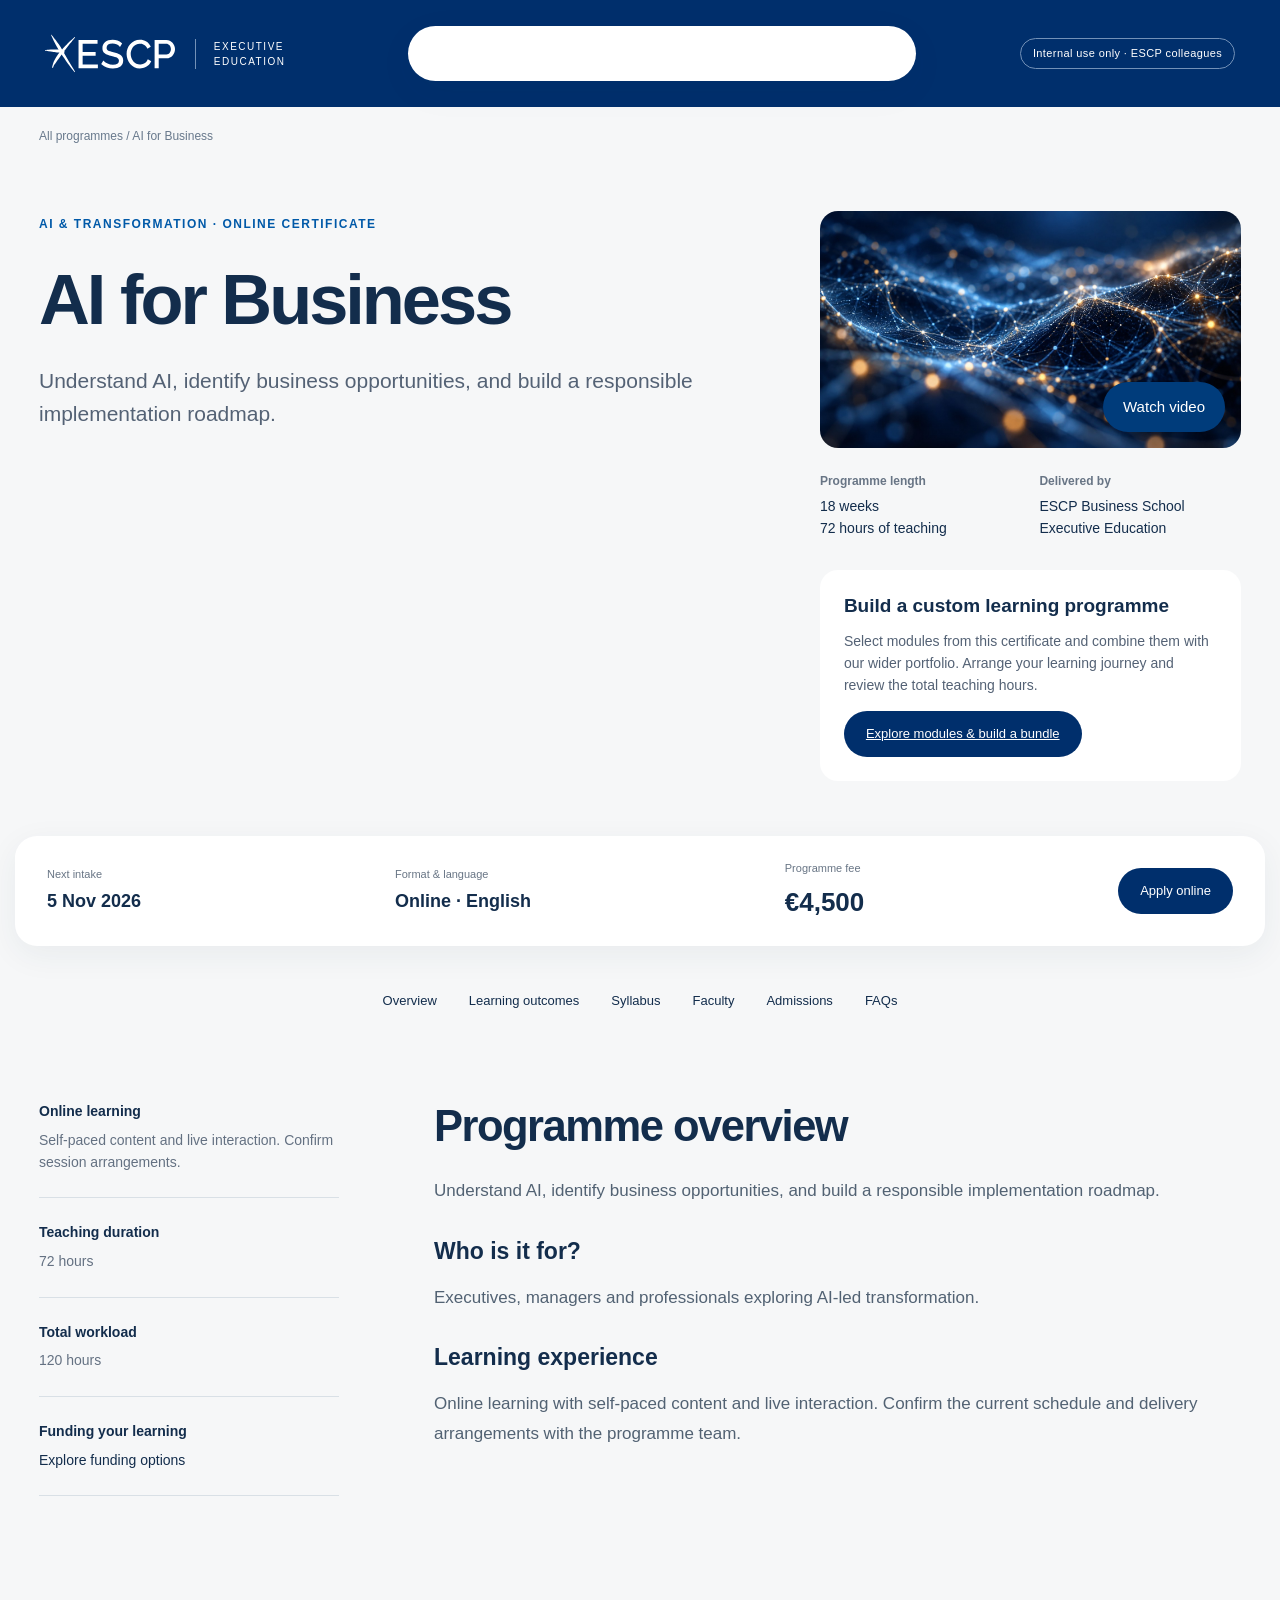
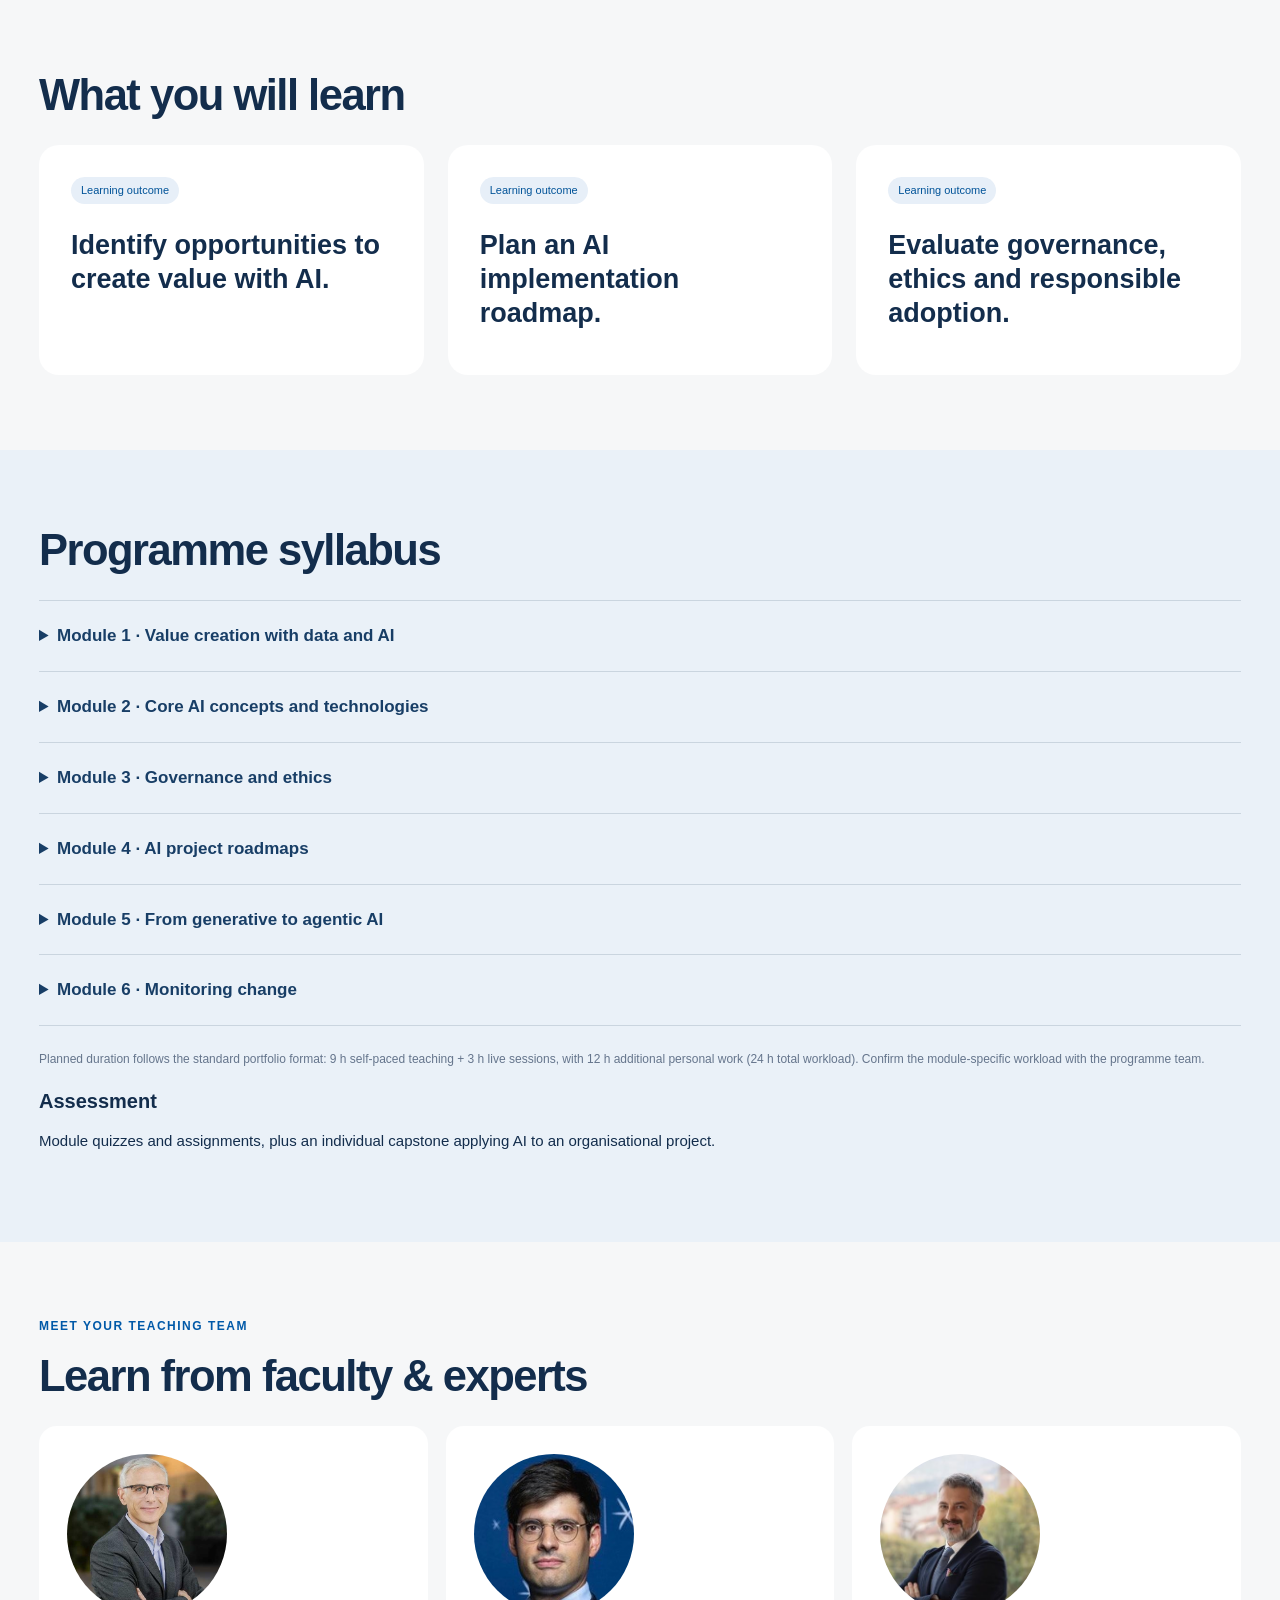
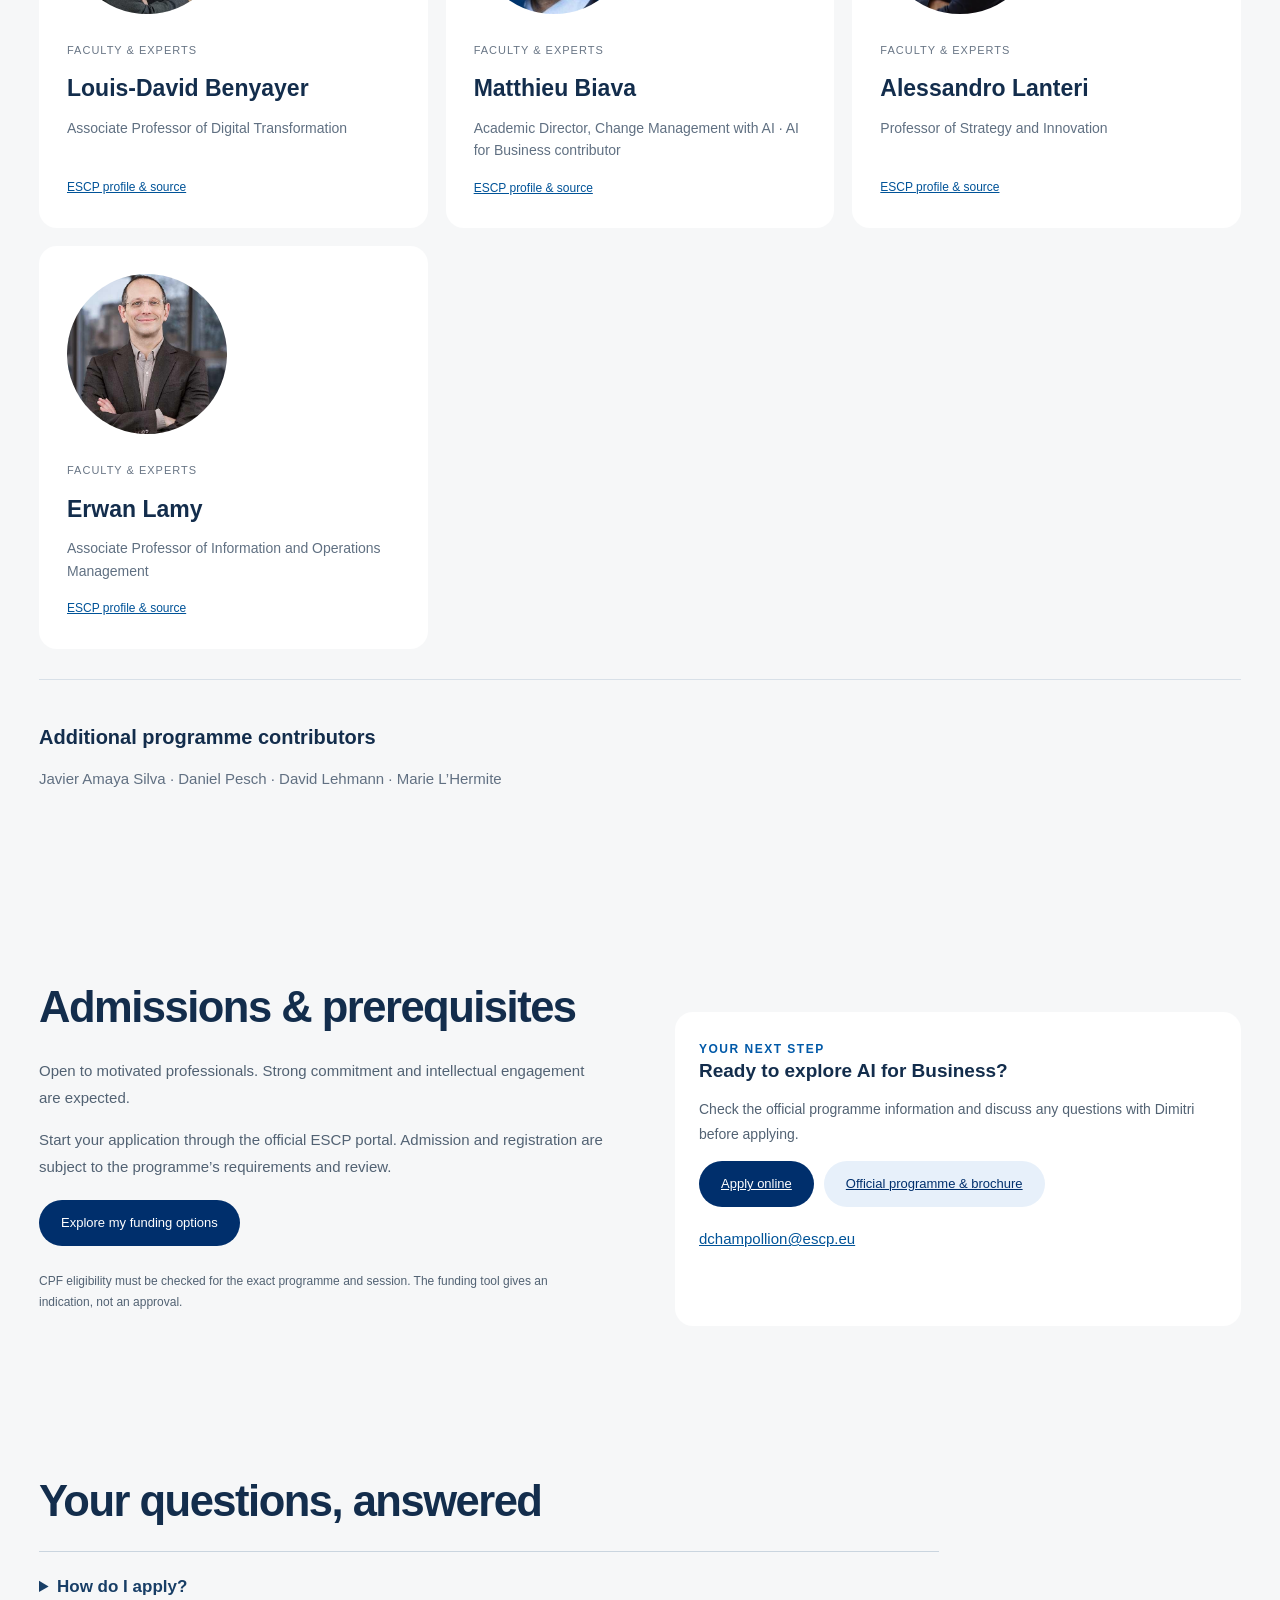
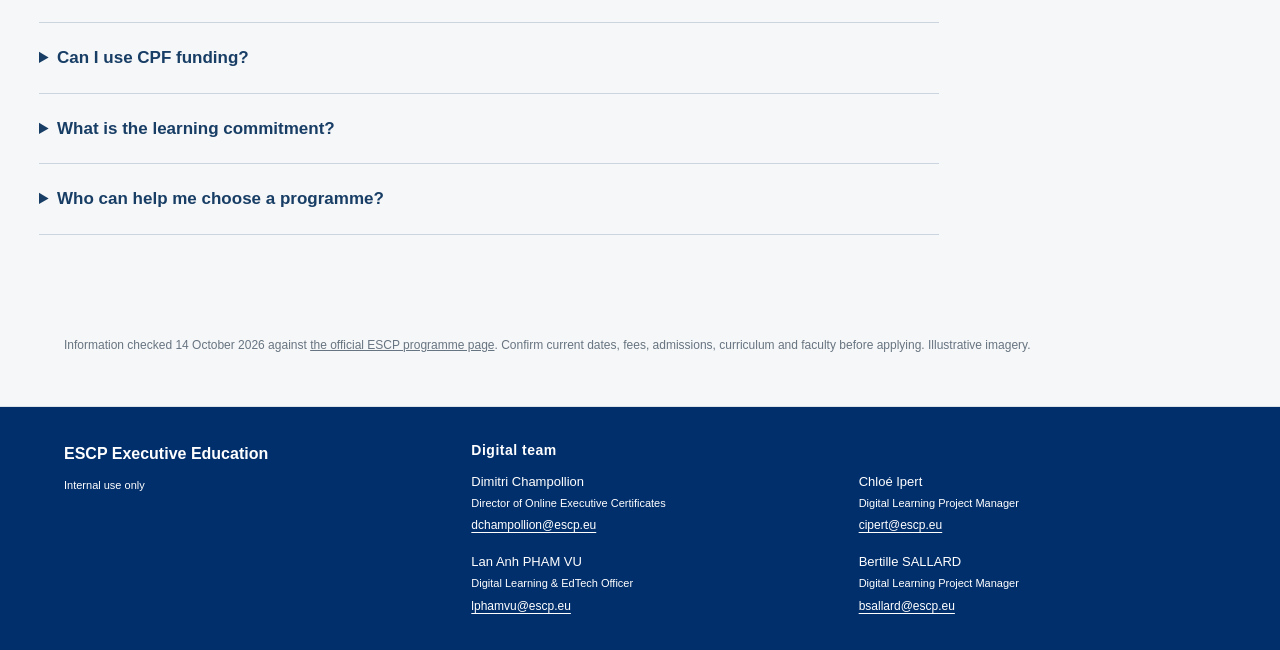
==== commit df80127a: "Remove How to apply section and its navigation links" ====
--- a/artificial-intelligence-business-certificate.html
+++ b/artificial-intelligence-business-certificate.html
@@ -39,4 +39,4 @@
   <path class="cls-1" d="M780.55,192.4c-12.46,25.69-38.73,34.81-57.43,34.81-38.08,0-70.27-36.81-70.27-80.38,0-38.41,24.32-79.23,69.42-79.23,11.76,0,40.66,3.23,55.14,33.08l2.73,5.64,25.27-15.76-2.15-4.6c-14.04-29.98-43.9-47.87-79.86-47.87-63.72,0-101.79,54.7-101.79,107.59s40.33,111.04,100.37,111.04c31.53,0,70.98-17.49,85.36-50.92l2.09-4.88-26.34-13.75-2.54,5.22Z"/>
   <path class="cls-1" d="M866.21,68.36h57.43c19.55,0,35.45,18.24,35.45,40.66,0,19.99-11.82,41.24-33.74,41.24h-59.14v-81.89h0ZM924.49,39.14h-89.53v215.75h31.25v-75.42h60c39.61,0,64.13-36.57,64.13-70.46s-27.04-69.88-65.85-69.88Z"/>
   <path class="cls-1" d="M219.39,264.53c-25.55-40.41-51.27-85.07-75.49-127.48,1.39-.14,2.67-.8,3.68-1.93,1.44-1.61,1.82-3.72,1.64-5.89-.16-2.03-1.29-3.64-3.53-4.89,2.63-2.91,6.23-6.93,6.23-6.93,5.91-6.07,10.85-13.26,15.63-20.21,1.73-2.52,15.74-20.59,15.74-20.59l.11-.11c2.72-3.26,5.87-7.11,9.28-11.25,11.67-14.22,26.86-33.53,34.44-42.85,1.79-2.24,1.97-3.79,1.06-4.75-.73-.71-2.76-.69-4.48,1.17-9.63,9.75-21.68,19.23-32.15,29.09-5.27,4.96-22.19,22.68-25.47,25.65-5.98,5.43-10.39,11.31-15.62,16.75-6.99,7.29-14.53,14.11-20.56,21.03-3.28-5.39-10.43-17.68-13.57-22.22-2.81-4.06-9.13-13.94-11.01-16.32-4.82-6.09-17.49-23.14-18.75-24.82,0,0-4.7-6.73-6.92-9.34,0,0-23.98-30.27-29.04-36.45-1.26-1.63-2.34-2.73-3.69-1.92-1.24.94-1.04,2.22-.14,4.12.57,1.11,18.43,39.18,18.43,39.18,2.7,5.65,17.03,32.33,19.82,37.5,4.13,7.66,8.41,15.59,13.24,23.07,2.12,3.25,4.41,6.44,6.68,9.59-1.48.02-20.09-.43-23.58-.51-3.09-.07-8.47-.22-11.43-.3-6.49-.17-14.48.3-26.02.3l-18.95.56c-1.83,0-15.92,1.51-18.65,1.96-.9.15-2.09.48-2.76.58-1.66.27-3.22.89-3.53,2.38-.38,2.06,3.53,1.98,4.47,2.35,8.89,1.89,21.7,3.64,23.65,3.92q13.8,1.96,37.45,5.88c2.68.44,28.39,4.1,31.46,4.46,3.08.36,10.12-.05,13.08.34-14.07,17.35-27.47,38.29-38.11,58.02-8.57,15.89-12.63,33.27-16.54,49.03-.78,3.1-2.49,9.14,1.48,9.63,3.88.48,6.26-6.52,6.26-6.52,4.79-13.72,15.1-25.71,23.08-37.53.88-1.3,14.57-20.66,24.7-34.17,1.29-1.87,14.86-23.1,16.11-24.42,3.67,4.45,7.76,13.43,11.51,18.77,7.27,10.35,14.7,19.41,21.47,31.65,15.56,23.98,53.61,69.57,60.74,79.56.98,1.37,2.26,3.06,4.21,4.47,1.15.83,2.48,1.72,3.4,1.22,1.75-.96.61-2.53-.04-4.2-.38-.98-.84-1.93-1.36-2.85l-4.91-8.82c-.82-1.71-1.74-3.36-2.75-4.97Z"/>
-</svg><span>EXECUTIVE EDUCATION</span></a><nav><a href="design-programme.html">Design a programme</a><a href="index.html#portfolio">Programmes</a><a href="index.html#timeline">Intake calendar</a><a href="index.html#funding">Funding</a><a href="index.html#register">How to apply</a></nav><span class="internal-use">Internal use only · ESCP colleagues</span></header><main><div class="crumbs"><a href="index.html#portfolio">All programmes</a> / AI for Business</div><section class="detail-hero"><div class="detail-title"><span class="eyebrow">AI &amp; transformation · Online certificate</span><h1>AI for Business</h1><p class="programintro">Understand AI, identify business opportunities, and build a responsible implementation roadmap.</p></div><div><div class="media-preview"><img class="coursevisual" src="assets/ai.jpg" alt="AI &amp; transformation programme illustration"><button onclick="playVideo(0)">Watch video</button></div><div class="hero-facts"><div><b>Programme length</b>18 weeks<br>72 hours of teaching</div><div><b>Delivered by</b>ESCP Business School<br>Executive Education</div></div><div class="enquiry-card"><h3>Build a custom learning programme</h3><p>Select modules from this certificate and combine them with our wider portfolio. Arrange your learning journey and review the total teaching hours.</p><a class="cta" href="design-programme.html">Explore modules & build a bundle</a></div></div></section><section class="enroll-bar" aria-label="Programme enrolment"><div><small>Next intake</small><strong>5 Nov 2026</strong></div><div><small>Format & language</small><strong>Online · English</strong></div><div class="price"><small>Programme fee</small><strong>€4,500</strong></div><a class="cta" href="https://openenrollment.escp.eu/templates/6824a8dc40f1b31d6e028f21/start" target="_blank" rel="noopener">Apply online</a></section><nav class="detail-nav" aria-label="Programme sections"><a href="#overview">Overview</a><a href="#outcomes">Learning outcomes</a><a href="#curriculum">Syllabus</a><a href="#faculty">Faculty</a><a href="#admissions">Admissions</a><a href="#faqs">FAQs</a></nav><section class="detail-section overview-layout" id="overview"><aside class="overview-meta"><div><b>Online learning</b><span>Self-paced content and live interaction. Confirm session arrangements.</span></div><div><b>Teaching duration</b><span>72 hours</span></div><div><b>Total workload</b><span>120 hours</span></div><div><b>Funding your learning</b><a href="index.html?funding=0#funding">Explore funding options</a></div></aside><div class="overview-copy"><h2>Programme overview</h2><p>Understand AI, identify business opportunities, and build a responsible implementation roadmap.</p><h3>Who is it for?</h3><p>Executives, managers and professionals exploring AI-led transformation.</p><h3>Learning experience</h3><p>Online learning with self-paced content and live interaction. Confirm the current schedule and delivery arrangements with the programme team.</p></div></section><section class="detail-section" id="outcomes"><h2>What you will learn</h2><div class="outcome-grid"><article class="outcome-card"><small>Learning outcome</small><h3>Identify opportunities to create value with AI.</h3></article><article class="outcome-card"><small>Learning outcome</small><h3>Plan an AI implementation roadmap.</h3></article><article class="outcome-card"><small>Learning outcome</small><h3>Evaluate governance, ethics and responsible adoption.</h3></article></div></section><div class="syllabus-band"><section class="detail-section syllabus-layout" id="curriculum"><div><h2>Programme syllabus</h2><details><summary>Module 1 · Value creation with data and AI</summary><div class="module-meta"><span class="module-code">Course code: <strong>AIBUS-01</strong></span><span class="module-duration">Planned teaching: 12 h · Live sessions: 3 h</span><div class="module-professors"><div class="module-professor"><img src="assets/faculty/benyayer.jpg" alt="Louis-David Benyayer" loading="lazy" width="58" height="58"><span>Louis-David Benyayer</span></div></div></div><p class="bundle-module-link"><a class="cta secondary" href="design-programme.html?module=AIBUS-01">Design a programme with this module</a></p><div class="module-objectives" data-course-code="AIBUS-01"><p><strong>Learning objectives</strong></p><ul><li>Explain the typical sources of value creation through data and AI</li><li>Explain the environmental impact of data and AI</li><li>Identify the resources and capabilities required to capture value through data and AI</li><li>Describe the limits of data and AI based decisions</li></ul></div></details><details><summary>Module 2 · Core AI concepts and technologies</summary><div class="module-meta"><span class="module-code">Course code: <strong>AIBUS-02</strong></span><span class="module-duration">Planned teaching: 12 h · Live sessions: 3 h</span><div class="module-professors"><div class="module-professor"><span class="professor-initials" aria-hidden="true">DP</span><span>Daniel Pesch<small>Photo to be added</small></span></div><div class="module-professor"><span class="professor-initials" aria-hidden="true">DL</span><span>David Lehmann<small>Photo to be added</small></span></div><div class="module-professor"><span class="professor-initials" aria-hidden="true">JA</span><span>Javier Amaya Silva<small>Photo to be added</small></span></div></div></div><p class="bundle-module-link"><a class="cta secondary" href="design-programme.html?module=AIBUS-02">Design a programme with this module</a></p><div class="module-objectives" data-course-code="AIBUS-02"><p><strong>Learning objectives</strong></p><ul><li>Understand the fundamentals of AI technology</li><li>Explain how AI algorithms work</li><li>Evaluate the strengths and limitations of AI systems</li><li>Understand the technological business ecosystem</li></ul></div></details><details><summary>Module 3 · Governance and ethics</summary><div class="module-meta"><span class="module-code">Course code: <strong>AIBUS-03</strong></span><span class="module-duration">Planned teaching: 12 h · Live sessions: 3 h</span><div class="module-professors"><div class="module-professor"><img src="assets/faculty/lamy.jpg" alt="Erwan Lamy" loading="lazy" width="58" height="58"><span>Erwan Lamy</span></div><div class="module-professor"><span class="professor-initials" aria-hidden="true">ML</span><span>Marie Lhermite<small>Photo to be added</small></span></div></div></div><p class="bundle-module-link"><a class="cta secondary" href="design-programme.html?module=AIBUS-03">Design a programme with this module</a></p><div class="module-objectives" data-course-code="AIBUS-03"><p><strong>Learning objectives</strong></p><ul><li>Understanding basic ethical concepts</li><li>Knowing the main ethical issues concerning AI</li><li>Being able to determine the different ethical dimensions of a particular use of AI</li></ul></div></details><details><summary>Module 4 · AI project roadmaps</summary><div class="module-meta"><span class="module-code">Course code: <strong>AIBUS-04</strong></span><span class="module-duration">Planned teaching: 12 h · Live sessions: 3 h</span><div class="module-professors"><div class="module-professor"><img src="assets/faculty/lanteri.jpg" alt="Alessandro Lanteri" loading="lazy" width="58" height="58"><span>Alessandro Lanteri</span></div></div></div><p class="bundle-module-link"><a class="cta secondary" href="design-programme.html?module=AIBUS-04">Design a programme with this module</a></p><div class="module-objectives" data-course-code="AIBUS-04"><p><strong>Learning objectives</strong></p><ul><li>Create an AI Roadmap</li><li>Refine and Manage Data Strategy</li><li>Lead AI Implementation Projects</li><li>Assess Organizational Readiness for AI</li><li>Diagnose and prevent failure in AI adoption</li></ul></div></details><details><summary>Module 5 · From generative to agentic AI</summary><div class="module-meta"><span class="module-code">Course code: <strong>AIBUS-05</strong></span><span class="module-duration">Planned teaching: 12 h · Live sessions: 3 h</span><div class="module-professors"><div class="module-professor"><img src="assets/faculty/benyayer.jpg" alt="Louis-David Benyayer" loading="lazy" width="58" height="58"><span>Louis-David Benyayer</span></div></div></div><p class="bundle-module-link"><a class="cta secondary" href="design-programme.html?module=AIBUS-05">Design a programme with this module</a></p><div class="module-objectives" data-course-code="AIBUS-05"><p><strong>Learning objectives</strong></p><ul><li>Decide if and how to use Generative AI in their job and their company</li><li>Make their first experiments</li><li>Identify the main transformation drivers</li></ul></div></details><details><summary>Module 6 · Monitoring change</summary><div class="module-meta"><span class="module-code">Course code: <strong>TECH-01</strong></span><span class="module-duration">Planned teaching: 12 h · Live sessions: 3 h</span><div class="module-professors"><div class="module-professor"><img src="assets/faculty/biava.jpg" alt="Matthieu Biava" loading="lazy" width="58" height="58"><span>Matthieu Biava</span></div></div></div><p class="bundle-module-link"><a class="cta secondary" href="design-programme.html?module=TECH-01">Design a programme with this module</a></p><div class="module-objectives" data-course-code="TECH-01"><p><strong>Learning objectives</strong></p><ul><li>Identify the challenges of continuous transformation in the age of disruptions and understand the most widespread models of change management.</li><li>Structure a systemic change management approach suited to technological transformations and an uncertain environment.</li><li>Use key tools to manage change on an ongoing basis.</li><li>Leverage the contributions of AI in the implementation of change management.</li><li>Sustain change and establish a culture of continuous change: towards a more resilient and learning organisation.</li></ul></div></details><p class="duration-note">Planned duration follows the standard portfolio format: 9 h self-paced teaching + 3 h live sessions, with 12 h additional personal work (24 h total workload). Confirm the module-specific workload with the programme team.</p><h3>Assessment</h3><p>Module quizzes and assignments, plus an individual capstone applying AI to an organisational project.</p></div></section></div><section class="detail-section" id="faculty"><span class="eyebrow">Meet your teaching team</span><h2>Learn from faculty & experts</h2><div class="faculty-grid"><article class="faculty-person"><img class="faculty-portrait" src="assets/faculty/benyayer.jpg" alt="Louis-David Benyayer" loading="lazy" width="320" height="320"><div class="faculty-copy"><small>Faculty & experts</small><h3>Louis-David Benyayer</h3><p>Associate Professor of Digital Transformation</p><a href="https://escp.eu/fr/node/45908" target="_blank" rel="noopener">ESCP profile & source</a></div></article><article class="faculty-person"><img class="faculty-portrait" src="assets/faculty/biava.jpg" alt="Matthieu Biava" loading="lazy" width="320" height="320"><div class="faculty-copy"><small>Faculty & experts</small><h3>Matthieu Biava</h3><p>Academic Director, Change Management with AI · AI for Business contributor</p><a href="https://escp.eu/fr/programmes/open-programmes/change-management-with-ai" target="_blank" rel="noopener">ESCP profile & source</a></div></article><article class="faculty-person"><img class="faculty-portrait" src="assets/faculty/lanteri.jpg" alt="Alessandro Lanteri" loading="lazy" width="320" height="320"><div class="faculty-copy"><small>Faculty & experts</small><h3>Alessandro Lanteri</h3><p>Professor of Strategy and Innovation</p><a href="https://escp.eu/faculty-research/faculty-members/lanteri-alessandro" target="_blank" rel="noopener">ESCP profile & source</a></div></article><article class="faculty-person"><img class="faculty-portrait" src="assets/faculty/lamy.jpg" alt="Erwan Lamy" loading="lazy" width="320" height="320"><div class="faculty-copy"><small>Faculty & experts</small><h3>Erwan Lamy</h3><p>Associate Professor of Information and Operations Management</p><a href="https://escp.eu/faculty-research/faculty-members/lamy-erwan?page=2" target="_blank" rel="noopener">ESCP profile & source</a></div></article></div><div class="other-contributors"><h3>Additional programme contributors</h3><p>Javier Amaya Silva · Daniel Pesch · David Lehmann · Marie L’Hermite</p></div></section><section class="detail-section admission-layout" id="admissions"><div><h2>Admissions & prerequisites</h2><p>Open to motivated professionals. Strong commitment and intellectual engagement are expected.</p><p>Start your application through the official ESCP portal. Admission and registration are subject to the programme’s requirements and review.</p><div class="actions"><a class="cta" href="index.html?funding=0#funding">Explore my funding options</a></div><p class="note">CPF eligibility must be checked for the exact programme and session. The funding tool gives an indication, not an approval.</p></div><div class="enquiry-card"><span class="eyebrow">Your next step</span><h3>Ready to explore AI for Business?</h3><p>Check the official programme information and discuss any questions with Dimitri before applying.</p><div id="applyactions"></div><div class="actions"><a href="mailto:dchampollion@escp.eu">dchampollion@escp.eu</a></div></div></section><section class="detail-section" id="faqs"><h2>Your questions, answered</h2><div class="faq-list"><details><summary>How do I apply?</summary><p>Use the Apply online button to open ESCP’s official application portal. The programme team confirms admissions requirements and your place. If registration is not yet open, contact Dimitri.</p></details><details><summary>Can I use CPF funding?</summary><p>Eligibility depends on the exact programme and session. Verify its listing on Mon Compte Formation and use our <a href="index.html?funding=0#funding"><u>funding guide</u></a> to explore your options.</p></details><details><summary>What is the learning commitment?</summary><p>Teaching duration: 72 hours. Programme length: 18 weeks. Total workload: 120 hours. Confirm the weekly schedule and assessment requirements with the programme team.</p></details><details><summary>Who can help me choose a programme?</summary><p>Contact programme director <a href="mailto:dchampollion@escp.eu"><u>Dimitri Champollion</u></a> to discuss your goals, programme fit and upcoming sessions.</p></details></div></section><div class="source-note"><p class="note">Information checked 14 October 2026 against <a href="https://escp.eu/programmes/open-programmes/artificial-intelligence-business-certificate" target="_blank" rel="noopener"><u>the official ESCP programme page</u></a>. Confirm current dates, fees, admissions, curriculum and faculty before applying. Illustrative imagery.</p></div></main><footer class="digital-team-footer"><div class="footer-heading"><strong>ESCP Executive Education</strong><span>Internal use only</span></div><div class="footer-team"><h2>Digital team</h2><ul><li><span>Dimitri Champollion</span><small class="team-role">Director of Online Executive Certificates</small><a href="mailto:dchampollion@escp.eu">dchampollion@escp.eu</a></li><li><span>Chloé Ipert</span><small class="team-role">Digital Learning Project Manager</small><a href="mailto:cipert@escp.eu">cipert@escp.eu</a></li><li><span>Lan Anh PHAM VU</span><small class="team-role">Digital Learning &amp; EdTech Officer</small><a href="mailto:lphamvu@escp.eu">lphamvu@escp.eu</a></li><li><span>Bertille SALLARD</span><small class="team-role">Digital Learning Project Manager</small><a href="mailto:bsallard@escp.eu">bsallard@escp.eu</a></li></ul></div></footer><dialog id="modal"><button class="close" id="close">Close</button><div id="modalbody"></div></dialog><script>const data=[["AI for Business", "AI & transformation", "5 Nov 2026", "2026-11-05", "72 hours", "English", "Understand AI, identify business opportunities, and build a responsible implementation roadmap.", "artificial-intelligence-business-certificate", "6824a8dc40f1b31d6e028f21", "Executives, managers and professionals exploring AI-led transformation.", "AI value creation; core technologies; governance and ethics; AI project roadmaps; generative and agentic AI; monitoring change."], ["Finance for Executives", "Finance", "26 Oct 2026", "2026-10-26", "70 hours", "English / French", "Strengthen financial judgement, interpret financial information, and contribute to investment decisions.", "finance-executives", "687ed5206ab72813c16347e3", "Professionals seeking greater confidence in corporate finance.", "Financial performance, financial statements, investment decisions, financing and value creation."], ["Change Management with AI", "AI & transformation", "22 Oct 2026", "2026-10-22", "60 hours", "English", "Lead technology adoption and help people and organisations navigate AI-driven change.", "change-management-with-ai", "687ed62d6ab72813c1634b5a", "Functional managers, business unit leaders and transformation consultants.", "Initiating change; emerging technologies; uncertainty; AI roadmaps; overcoming resistance."], ["AI and Financial Innovation", "Finance", "24 Nov 2026", "2026-11-24", "60 hours", "English", "Connect financial strategy with AI applications and emerging financial technologies.", "financial-innovation-ai", "688c449c6ab728b9772b037b", "Banking, asset management, fintech and corporate finance professionals.", "Financial business models, AI decision-making, fintech, decentralised finance and practical AI projects."], ["Strategic Leadership for Sustainable Transformation", "Sustainability", "Feb 2027", "2027-02-01", "60 hours", "English", "Turn sustainability priorities into practical business strategies and organisational change.", "strategic-leadership-sustainable-transformation", "68a433ab5d69356dd75efb94", "Strategy, innovation and sustainability leaders, managers and consultants.", "Supply chain governance; sustainable business models; leadership; transformation management; risk."], ["AI & Data for Marketing Leaders", "Marketing", "5 Nov 2026", "2026-11-05", "See programme page", "English", "Use data and AI to guide marketing strategy, customer experience, and performance.", "certificate-ai-data-marketing-leaders", "691c9e423b5d002723d7b963", "Marketing, product, communication, digital and CRM professionals.", "Marketing strategy, customer intelligence, AI-enhanced journeys, omnichannel communication, performance and governance."], ["Cybersecurity for Business Leaders", "Cybersecurity", "8 Dec 2026", "2026-12-08", "60 hours", "English", "Build the strategic perspective needed to govern cyber risk and strengthen organisational resilience.", "cybersecurity-for-business-leaders", "", "Executives and senior decision-makers responsible for digital resilience.", "Geopolitics; threat analysis; regulation; risk protection and governance; cyber crisis decisions."], ["Geopolitics & Tech", "Geopolitics", "To be announced", "", "To be announced", "To be announced", "A programme in development at the intersection of geopolitics and technology.", "", "", "Audience details to be announced.", "Programme content, dates, fees and registration details will be published once confirmed."]];const programmes=[{"weeks": "18 weeks", "workload": "120 hours", "prereq": "Open to motivated professionals. Strong commitment and intellectual engagement are expected.", "objectives": ["Identify opportunities to create value with AI.", "Plan an AI implementation roadmap.", "Evaluate governance, ethics and responsible adoption."], "modules": ["Value creation with data and AI", "Core AI concepts and technologies", "Governance and ethics", "AI project roadmaps", "From generative to agentic AI", "Monitoring change"], "faculty": ["Louis-David Benyayer", "Javier Amaya Silva, Daniel Pesch and David Lehmann", "Erwan Lamy and Marie L’Hermite", "Alessandro Lanteri", "Matthieu Biava"], "assessment": "Module quizzes and assignments, plus an individual capstone applying AI to an organisational project.", "title": "AI for Business", "topic": "AI & transformation", "date": "5 Nov 2026", "sort": "2026-11-05", "hours": "72 hours", "language": "English", "description": "Understand AI, identify business opportunities, and build a responsible implementation roadmap.", "official": "https://escp.eu/programmes/open-programmes/artificial-intelligence-business-certificate", "apply": "https://openenrollment.escp.eu/templates/6824a8dc40f1b31d6e028f21/start", "audience": "Executives, managers and professionals exploring AI-led transformation.", "slug": "artificial-intelligence-business-certificate", "image": "ai"}, {"weeks": "Confirm with programme team", "workload": "Confirm with programme team", "prereq": "Open to non-financial professionals. No prior financial expertise is required.", "objectives": ["Interpret financial statements and performance indicators.", "Evaluate investments and business value.", "Use financial reasoning in strategic decisions."], "modules": ["Course overview and financial approach", "Demystifying financial logic", "Financial analysis: statements and accounting", "Financial analysis: performance indicators", "Investment project valuation", "Financial asset valuation", "Cost of capital"], "faculty": [], "assessment": "Confirm the current assessment and certificate requirements with the programme team.", "title": "Finance for Executives", "topic": "Finance", "date": "26 Oct 2026", "sort": "2026-10-26", "hours": "70 hours", "language": "English / French", "description": "Strengthen financial judgement, interpret financial information, and contribute to investment decisions.", "official": "https://escp.eu/programmes/open-programmes/finance-executives", "apply": "https://openenrollment.escp.eu/templates/687ed5206ab72813c16347e3/start", "audience": "Professionals seeking greater confidence in corporate finance.", "slug": "finance-executives", "image": "finance"}, {"weeks": "15 weeks", "workload": "120 hours", "prereq": "Open to motivated professionals. No technical background is required.", "objectives": ["Plan technology-driven transformation.", "Evaluate organisational and ethical implications.", "Address resistance and support adoption."], "modules": ["Initiating and monitoring change", "Emerging technologies", "Navigating uncertainty", "Designing an AI roadmap", "Overcoming resistance to change"], "faculty": [], "assessment": "Module quizzes and assignments, plus an individual capstone on technological change.", "title": "Change Management with AI", "topic": "AI & transformation", "date": "22 Oct 2026", "sort": "2026-10-22", "hours": "60 hours", "language": "English", "description": "Lead technology adoption and help people and organisations navigate AI-driven change.", "official": "https://escp.eu/programmes/open-programmes/change-management-with-ai", "apply": "https://openenrollment.escp.eu/templates/687ed62d6ab72813c1634b5a/start", "audience": "Functional managers, business unit leaders and transformation consultants.", "slug": "change-management-with-ai", "image": "bridge"}, {"weeks": "15 weeks", "workload": "120 hours", "prereq": "Confirm entry requirements and the expected technical preparation with the programme team.", "objectives": ["Evaluate financial business model innovation.", "Assess AI and fintech applications.", "Plan implementation and consider digital-asset risks."], "modules": ["Elective: fintech and financial services OR decentralised finance and digital assets", "Business model innovation in finance", "AI applications in finance", "Leading AI implementation in finance", "Generative AI and machine learning in finance"], "faculty": ["Santiago Barraza (Academic Director)"], "assessment": "Quizzes and assignments, plus a group capstone project.", "title": "AI and Financial Innovation", "topic": "Finance", "date": "24 Nov 2026", "sort": "2026-11-24", "hours": "60 hours", "language": "English", "description": "Connect financial strategy with AI applications and emerging financial technologies.", "official": "https://escp.eu/programmes/open-programmes/financial-innovation-ai", "apply": "https://openenrollment.escp.eu/templates/688c449c6ab728b9772b037b/start", "audience": "Banking, asset management, fintech and corporate finance professionals.", "slug": "financial-innovation-ai", "image": "finance"}, {"weeks": "17 weeks", "workload": "120 hours", "prereq": "Open to motivated professionals. Strong commitment and intellectual engagement are expected.", "objectives": ["Identify sustainable business opportunities.", "Lead organisational transformation.", "Assess sustainability-related risks."], "modules": ["Sustainability and supply chain governance", "Designing sustainable business models", "Leadership for sustainability transformation", "Sustainable transformation management", "Risk management"], "faculty": ["Christian Durach", "Florian Lüdeke-Freund", "Carolin Waldner", "Max Weiß", "Ulrich Hagel and Michael Wiedmann"], "assessment": "Module quizzes and/or assignments, plus an individual capstone.", "title": "Strategic Leadership for Sustainable Transformation", "topic": "Sustainability", "date": "Feb 2027", "sort": "2027-02-01", "hours": "60 hours", "language": "English", "description": "Turn sustainability priorities into practical business strategies and organisational change.", "official": "https://escp.eu/programmes/open-programmes/strategic-leadership-sustainable-transformation", "apply": "https://openenrollment.escp.eu/templates/68a433ab5d69356dd75efb94/start", "audience": "Strategy, innovation and sustainability leaders, managers and consultants.", "slug": "strategic-leadership-sustainable-transformation", "image": "sustainability"}, {"weeks": "Confirm with programme team", "workload": "Confirm with programme team", "prereq": "Confirm current admission requirements with the programme team.", "objectives": ["Build data-informed marketing strategies.", "Use AI for customer insight and experience.", "Develop responsible marketing technology governance."], "modules": ["Marketing strategy and value creation in the AI era", "Decision intelligence and customer insights", "AI-enabled customer experience design", "AI-enabled creative practices and omnichannel communication", "Marketing technology, governance and operating models"], "faculty": ["Isabella Maggioni", "Hsin-Hsuan Meg Lee", "Vitor Lima", "Lorena Blasco-Arcas", "Guillaume Thfoin"], "assessment": "Module quizzes and/or assignments, plus an individual capstone.", "title": "AI & Data for Marketing Leaders", "topic": "Marketing", "date": "5 Nov 2026", "sort": "2026-11-05", "hours": "See programme page", "language": "English", "description": "Use data and AI to guide marketing strategy, customer experience, and performance.", "official": "https://escp.eu/programmes/open-programmes/certificate-ai-data-marketing-leaders", "apply": "https://openenrollment.escp.eu/templates/691c9e423b5d002723d7b963/start", "audience": "Marketing, product, communication, digital and CRM professionals.", "slug": "certificate-ai-data-marketing-leaders", "image": "marketing"}, {"weeks": "17 weeks", "workload": "120 hours", "prereq": "No technical background is required. Designed around executive oversight and governance.", "objectives": ["Assess strategic cyber risks.", "Strengthen governance and organisational resilience.", "Practise executive cyber-crisis decisions."], "modules": ["Geopolitics and cybersecurity", "Threat analysis and risk assessment", "Regulatory environment", "Risk protection strategy and governance", "Cyber-crisis decision exercise"], "faculty": ["Bastian Dufilhol (Academic Director)"], "assessment": "Quizzes, assignments, and an individual confidential capstone on an organisational challenge.", "title": "Cybersecurity for Business Leaders", "topic": "Cybersecurity", "date": "8 Dec 2026", "sort": "2026-12-08", "hours": "60 hours", "language": "English", "description": "Build the strategic perspective needed to govern cyber risk and strengthen organisational resilience.", "official": "https://escp.eu/programmes/open-programmes/cybersecurity-for-business-leaders", "apply": "https://escp.eu/programmes/open-programmes/cybersecurity-for-business-leaders", "audience": "Executives and senior decision-makers responsible for digital resilience.", "slug": "cybersecurity-for-business-leaders", "image": "cyber"}, {"weeks": "To be announced", "workload": "To be announced", "prereq": "To be announced.", "objectives": [], "modules": [], "faculty": [], "assessment": "Programme structure and assessment are to be announced.", "title": "Geopolitics & Tech", "topic": "Geopolitics", "date": "To be announced", "sort": "", "hours": "To be announced", "language": "To be announced", "description": "A programme in development at the intersection of geopolitics and technology.", "official": "", "apply": "", "audience": "Audience details to be announced.", "slug": "geopolitics-tech", "image": "geopolitics"}];const media={"0": {"url": "https://player.vimeo.com/video/1094338998?h=e0b5389a53", "label": "Watch programme video", "type": "video"}, "1": {"url": "https://webikeo.fr/landing/risque-et-rentabilite-les-dessous-d-un-couple-mythique/14084?campaign=replay-eventPg", "label": "Watch official masterclass replay", "type": "replay"}, "2": {"url": "https://webikeo.fr/landing/transformation-ia-et-consulting-integrer-l-ia-dans-le-metier-du-consultant/14082?campaign=replay-eventPg", "label": "Watch official masterclass replay", "type": "replay"}, "3": {"url": "https://escp-eu.zoom.us/rec/share/S6P5GscLFwroqo63vJDANc3exgMSUQARnRcdG3LL-8O4dvgtA1yN7rGz7vM_KsVX.BYK65XeLE7otZrnm", "label": "Watch official masterclass replay", "type": "replay"}, "4": {"url": "https://webikeo.fr/landing/ia-et-entreprise-potentiel-reel-risques-reels-comment-decider-avec-lucidite/14368?campaign=Replay", "label": "Watch official masterclass replay", "type": "replay"}, "5": {"url": "https://webikeo.fr/landing/vos-prochains-clients-seront-des-agents-ia-le-marketing-change-ses-regles-etes-vous-pret/14593?campaign=Replay", "label": "Watch official masterclass replay", "type": "replay"}};function actions(d){return d.apply?`<a class="cta" href="${d.apply}" target="_blank" rel="noopener">Apply online</a><a class="cta secondary" href="${d.official}" target="_blank" rel="noopener">Official programme & brochure</a>`:'<p>Registration details to be announced.</p>'}function playVideo(i){const m=media[i],d=programmes[i];if(!m)return;document.getElementById('modalbody').innerHTML=`<span class="eyebrow">${m.type==='video'?'Programme video':'Official masterclass replay'}</span><h2>${d.title}</h2>`+(m.type==='video'?`<div class="video-frame"><iframe src="${m.url}" title="${d.title} programme video" allow="fullscreen; picture-in-picture" allowfullscreen referrerpolicy="strict-origin-when-cross-origin"></iframe></div><p><a class="cta secondary" href="${d.official}" target="_blank" rel="noopener">Open video on official programme page</a></p>`:`<p>The replay linked from the official ESCP programme page opens on its provider’s website. Registration may be required.</p><a class="cta" href="${m.url}" target="_blank" rel="noopener">Open official replay</a>`);document.getElementById('modal').showModal()}document.getElementById('close').onclick=()=>document.getElementById('modal').close();document.getElementById('modal').addEventListener('close',()=>{document.getElementById('modalbody').innerHTML=''});document.getElementById("applyactions").innerHTML=actions(programmes[0]);</script></body></html>
+</svg><span>EXECUTIVE EDUCATION</span></a><nav><a href="design-programme.html">Design a programme</a><a href="index.html#portfolio">Programmes</a><a href="index.html#timeline">Intake calendar</a><a href="index.html#funding">Funding</a></nav><span class="internal-use">Internal use only · ESCP colleagues</span></header><main><div class="crumbs"><a href="index.html#portfolio">All programmes</a> / AI for Business</div><section class="detail-hero"><div class="detail-title"><span class="eyebrow">AI &amp; transformation · Online certificate</span><h1>AI for Business</h1><p class="programintro">Understand AI, identify business opportunities, and build a responsible implementation roadmap.</p></div><div><div class="media-preview"><img class="coursevisual" src="assets/ai.jpg" alt="AI &amp; transformation programme illustration"><button onclick="playVideo(0)">Watch video</button></div><div class="hero-facts"><div><b>Programme length</b>18 weeks<br>72 hours of teaching</div><div><b>Delivered by</b>ESCP Business School<br>Executive Education</div></div><div class="enquiry-card"><h3>Build a custom learning programme</h3><p>Select modules from this certificate and combine them with our wider portfolio. Arrange your learning journey and review the total teaching hours.</p><a class="cta" href="design-programme.html">Explore modules & build a bundle</a></div></div></section><section class="enroll-bar" aria-label="Programme enrolment"><div><small>Next intake</small><strong>5 Nov 2026</strong></div><div><small>Format & language</small><strong>Online · English</strong></div><div class="price"><small>Programme fee</small><strong>€4,500</strong></div><a class="cta" href="https://openenrollment.escp.eu/templates/6824a8dc40f1b31d6e028f21/start" target="_blank" rel="noopener">Apply online</a></section><nav class="detail-nav" aria-label="Programme sections"><a href="#overview">Overview</a><a href="#outcomes">Learning outcomes</a><a href="#curriculum">Syllabus</a><a href="#faculty">Faculty</a><a href="#admissions">Admissions</a><a href="#faqs">FAQs</a></nav><section class="detail-section overview-layout" id="overview"><aside class="overview-meta"><div><b>Online learning</b><span>Self-paced content and live interaction. Confirm session arrangements.</span></div><div><b>Teaching duration</b><span>72 hours</span></div><div><b>Total workload</b><span>120 hours</span></div><div><b>Funding your learning</b><a href="index.html?funding=0#funding">Explore funding options</a></div></aside><div class="overview-copy"><h2>Programme overview</h2><p>Understand AI, identify business opportunities, and build a responsible implementation roadmap.</p><h3>Who is it for?</h3><p>Executives, managers and professionals exploring AI-led transformation.</p><h3>Learning experience</h3><p>Online learning with self-paced content and live interaction. Confirm the current schedule and delivery arrangements with the programme team.</p></div></section><section class="detail-section" id="outcomes"><h2>What you will learn</h2><div class="outcome-grid"><article class="outcome-card"><small>Learning outcome</small><h3>Identify opportunities to create value with AI.</h3></article><article class="outcome-card"><small>Learning outcome</small><h3>Plan an AI implementation roadmap.</h3></article><article class="outcome-card"><small>Learning outcome</small><h3>Evaluate governance, ethics and responsible adoption.</h3></article></div></section><div class="syllabus-band"><section class="detail-section syllabus-layout" id="curriculum"><div><h2>Programme syllabus</h2><details><summary>Module 1 · Value creation with data and AI</summary><div class="module-meta"><span class="module-code">Course code: <strong>AIBUS-01</strong></span><span class="module-duration">Planned teaching: 12 h · Live sessions: 3 h</span><div class="module-professors"><div class="module-professor"><img src="assets/faculty/benyayer.jpg" alt="Louis-David Benyayer" loading="lazy" width="58" height="58"><span>Louis-David Benyayer</span></div></div></div><p class="bundle-module-link"><a class="cta secondary" href="design-programme.html?module=AIBUS-01">Design a programme with this module</a></p><div class="module-objectives" data-course-code="AIBUS-01"><p><strong>Learning objectives</strong></p><ul><li>Explain the typical sources of value creation through data and AI</li><li>Explain the environmental impact of data and AI</li><li>Identify the resources and capabilities required to capture value through data and AI</li><li>Describe the limits of data and AI based decisions</li></ul></div></details><details><summary>Module 2 · Core AI concepts and technologies</summary><div class="module-meta"><span class="module-code">Course code: <strong>AIBUS-02</strong></span><span class="module-duration">Planned teaching: 12 h · Live sessions: 3 h</span><div class="module-professors"><div class="module-professor"><span class="professor-initials" aria-hidden="true">DP</span><span>Daniel Pesch<small>Photo to be added</small></span></div><div class="module-professor"><span class="professor-initials" aria-hidden="true">DL</span><span>David Lehmann<small>Photo to be added</small></span></div><div class="module-professor"><span class="professor-initials" aria-hidden="true">JA</span><span>Javier Amaya Silva<small>Photo to be added</small></span></div></div></div><p class="bundle-module-link"><a class="cta secondary" href="design-programme.html?module=AIBUS-02">Design a programme with this module</a></p><div class="module-objectives" data-course-code="AIBUS-02"><p><strong>Learning objectives</strong></p><ul><li>Understand the fundamentals of AI technology</li><li>Explain how AI algorithms work</li><li>Evaluate the strengths and limitations of AI systems</li><li>Understand the technological business ecosystem</li></ul></div></details><details><summary>Module 3 · Governance and ethics</summary><div class="module-meta"><span class="module-code">Course code: <strong>AIBUS-03</strong></span><span class="module-duration">Planned teaching: 12 h · Live sessions: 3 h</span><div class="module-professors"><div class="module-professor"><img src="assets/faculty/lamy.jpg" alt="Erwan Lamy" loading="lazy" width="58" height="58"><span>Erwan Lamy</span></div><div class="module-professor"><span class="professor-initials" aria-hidden="true">ML</span><span>Marie Lhermite<small>Photo to be added</small></span></div></div></div><p class="bundle-module-link"><a class="cta secondary" href="design-programme.html?module=AIBUS-03">Design a programme with this module</a></p><div class="module-objectives" data-course-code="AIBUS-03"><p><strong>Learning objectives</strong></p><ul><li>Understanding basic ethical concepts</li><li>Knowing the main ethical issues concerning AI</li><li>Being able to determine the different ethical dimensions of a particular use of AI</li></ul></div></details><details><summary>Module 4 · AI project roadmaps</summary><div class="module-meta"><span class="module-code">Course code: <strong>AIBUS-04</strong></span><span class="module-duration">Planned teaching: 12 h · Live sessions: 3 h</span><div class="module-professors"><div class="module-professor"><img src="assets/faculty/lanteri.jpg" alt="Alessandro Lanteri" loading="lazy" width="58" height="58"><span>Alessandro Lanteri</span></div></div></div><p class="bundle-module-link"><a class="cta secondary" href="design-programme.html?module=AIBUS-04">Design a programme with this module</a></p><div class="module-objectives" data-course-code="AIBUS-04"><p><strong>Learning objectives</strong></p><ul><li>Create an AI Roadmap</li><li>Refine and Manage Data Strategy</li><li>Lead AI Implementation Projects</li><li>Assess Organizational Readiness for AI</li><li>Diagnose and prevent failure in AI adoption</li></ul></div></details><details><summary>Module 5 · From generative to agentic AI</summary><div class="module-meta"><span class="module-code">Course code: <strong>AIBUS-05</strong></span><span class="module-duration">Planned teaching: 12 h · Live sessions: 3 h</span><div class="module-professors"><div class="module-professor"><img src="assets/faculty/benyayer.jpg" alt="Louis-David Benyayer" loading="lazy" width="58" height="58"><span>Louis-David Benyayer</span></div></div></div><p class="bundle-module-link"><a class="cta secondary" href="design-programme.html?module=AIBUS-05">Design a programme with this module</a></p><div class="module-objectives" data-course-code="AIBUS-05"><p><strong>Learning objectives</strong></p><ul><li>Decide if and how to use Generative AI in their job and their company</li><li>Make their first experiments</li><li>Identify the main transformation drivers</li></ul></div></details><details><summary>Module 6 · Monitoring change</summary><div class="module-meta"><span class="module-code">Course code: <strong>TECH-01</strong></span><span class="module-duration">Planned teaching: 12 h · Live sessions: 3 h</span><div class="module-professors"><div class="module-professor"><img src="assets/faculty/biava.jpg" alt="Matthieu Biava" loading="lazy" width="58" height="58"><span>Matthieu Biava</span></div></div></div><p class="bundle-module-link"><a class="cta secondary" href="design-programme.html?module=TECH-01">Design a programme with this module</a></p><div class="module-objectives" data-course-code="TECH-01"><p><strong>Learning objectives</strong></p><ul><li>Identify the challenges of continuous transformation in the age of disruptions and understand the most widespread models of change management.</li><li>Structure a systemic change management approach suited to technological transformations and an uncertain environment.</li><li>Use key tools to manage change on an ongoing basis.</li><li>Leverage the contributions of AI in the implementation of change management.</li><li>Sustain change and establish a culture of continuous change: towards a more resilient and learning organisation.</li></ul></div></details><p class="duration-note">Planned duration follows the standard portfolio format: 9 h self-paced teaching + 3 h live sessions, with 12 h additional personal work (24 h total workload). Confirm the module-specific workload with the programme team.</p><h3>Assessment</h3><p>Module quizzes and assignments, plus an individual capstone applying AI to an organisational project.</p></div></section></div><section class="detail-section" id="faculty"><span class="eyebrow">Meet your teaching team</span><h2>Learn from faculty & experts</h2><div class="faculty-grid"><article class="faculty-person"><img class="faculty-portrait" src="assets/faculty/benyayer.jpg" alt="Louis-David Benyayer" loading="lazy" width="320" height="320"><div class="faculty-copy"><small>Faculty & experts</small><h3>Louis-David Benyayer</h3><p>Associate Professor of Digital Transformation</p><a href="https://escp.eu/fr/node/45908" target="_blank" rel="noopener">ESCP profile & source</a></div></article><article class="faculty-person"><img class="faculty-portrait" src="assets/faculty/biava.jpg" alt="Matthieu Biava" loading="lazy" width="320" height="320"><div class="faculty-copy"><small>Faculty & experts</small><h3>Matthieu Biava</h3><p>Academic Director, Change Management with AI · AI for Business contributor</p><a href="https://escp.eu/fr/programmes/open-programmes/change-management-with-ai" target="_blank" rel="noopener">ESCP profile & source</a></div></article><article class="faculty-person"><img class="faculty-portrait" src="assets/faculty/lanteri.jpg" alt="Alessandro Lanteri" loading="lazy" width="320" height="320"><div class="faculty-copy"><small>Faculty & experts</small><h3>Alessandro Lanteri</h3><p>Professor of Strategy and Innovation</p><a href="https://escp.eu/faculty-research/faculty-members/lanteri-alessandro" target="_blank" rel="noopener">ESCP profile & source</a></div></article><article class="faculty-person"><img class="faculty-portrait" src="assets/faculty/lamy.jpg" alt="Erwan Lamy" loading="lazy" width="320" height="320"><div class="faculty-copy"><small>Faculty & experts</small><h3>Erwan Lamy</h3><p>Associate Professor of Information and Operations Management</p><a href="https://escp.eu/faculty-research/faculty-members/lamy-erwan?page=2" target="_blank" rel="noopener">ESCP profile & source</a></div></article></div><div class="other-contributors"><h3>Additional programme contributors</h3><p>Javier Amaya Silva · Daniel Pesch · David Lehmann · Marie L’Hermite</p></div></section><section class="detail-section admission-layout" id="admissions"><div><h2>Admissions & prerequisites</h2><p>Open to motivated professionals. Strong commitment and intellectual engagement are expected.</p><p>Start your application through the official ESCP portal. Admission and registration are subject to the programme’s requirements and review.</p><div class="actions"><a class="cta" href="index.html?funding=0#funding">Explore my funding options</a></div><p class="note">CPF eligibility must be checked for the exact programme and session. The funding tool gives an indication, not an approval.</p></div><div class="enquiry-card"><span class="eyebrow">Your next step</span><h3>Ready to explore AI for Business?</h3><p>Check the official programme information and discuss any questions with Dimitri before applying.</p><div id="applyactions"></div><div class="actions"><a href="mailto:dchampollion@escp.eu">dchampollion@escp.eu</a></div></div></section><section class="detail-section" id="faqs"><h2>Your questions, answered</h2><div class="faq-list"><details><summary>How do I apply?</summary><p>Use the Apply online button to open ESCP’s official application portal. The programme team confirms admissions requirements and your place. If registration is not yet open, contact Dimitri.</p></details><details><summary>Can I use CPF funding?</summary><p>Eligibility depends on the exact programme and session. Verify its listing on Mon Compte Formation and use our <a href="index.html?funding=0#funding"><u>funding guide</u></a> to explore your options.</p></details><details><summary>What is the learning commitment?</summary><p>Teaching duration: 72 hours. Programme length: 18 weeks. Total workload: 120 hours. Confirm the weekly schedule and assessment requirements with the programme team.</p></details><details><summary>Who can help me choose a programme?</summary><p>Contact programme director <a href="mailto:dchampollion@escp.eu"><u>Dimitri Champollion</u></a> to discuss your goals, programme fit and upcoming sessions.</p></details></div></section><div class="source-note"><p class="note">Information checked 14 October 2026 against <a href="https://escp.eu/programmes/open-programmes/artificial-intelligence-business-certificate" target="_blank" rel="noopener"><u>the official ESCP programme page</u></a>. Confirm current dates, fees, admissions, curriculum and faculty before applying. Illustrative imagery.</p></div></main><footer class="digital-team-footer"><div class="footer-heading"><strong>ESCP Executive Education</strong><span>Internal use only</span></div><div class="footer-team"><h2>Digital team</h2><ul><li><span>Dimitri Champollion</span><small class="team-role">Director of Online Executive Certificates</small><a href="mailto:dchampollion@escp.eu">dchampollion@escp.eu</a></li><li><span>Chloé Ipert</span><small class="team-role">Digital Learning Project Manager</small><a href="mailto:cipert@escp.eu">cipert@escp.eu</a></li><li><span>Lan Anh PHAM VU</span><small class="team-role">Digital Learning &amp; EdTech Officer</small><a href="mailto:lphamvu@escp.eu">lphamvu@escp.eu</a></li><li><span>Bertille SALLARD</span><small class="team-role">Digital Learning Project Manager</small><a href="mailto:bsallard@escp.eu">bsallard@escp.eu</a></li></ul></div></footer><dialog id="modal"><button class="close" id="close">Close</button><div id="modalbody"></div></dialog><script>const data=[["AI for Business", "AI & transformation", "5 Nov 2026", "2026-11-05", "72 hours", "English", "Understand AI, identify business opportunities, and build a responsible implementation roadmap.", "artificial-intelligence-business-certificate", "6824a8dc40f1b31d6e028f21", "Executives, managers and professionals exploring AI-led transformation.", "AI value creation; core technologies; governance and ethics; AI project roadmaps; generative and agentic AI; monitoring change."], ["Finance for Executives", "Finance", "26 Oct 2026", "2026-10-26", "70 hours", "English / French", "Strengthen financial judgement, interpret financial information, and contribute to investment decisions.", "finance-executives", "687ed5206ab72813c16347e3", "Professionals seeking greater confidence in corporate finance.", "Financial performance, financial statements, investment decisions, financing and value creation."], ["Change Management with AI", "AI & transformation", "22 Oct 2026", "2026-10-22", "60 hours", "English", "Lead technology adoption and help people and organisations navigate AI-driven change.", "change-management-with-ai", "687ed62d6ab72813c1634b5a", "Functional managers, business unit leaders and transformation consultants.", "Initiating change; emerging technologies; uncertainty; AI roadmaps; overcoming resistance."], ["AI and Financial Innovation", "Finance", "24 Nov 2026", "2026-11-24", "60 hours", "English", "Connect financial strategy with AI applications and emerging financial technologies.", "financial-innovation-ai", "688c449c6ab728b9772b037b", "Banking, asset management, fintech and corporate finance professionals.", "Financial business models, AI decision-making, fintech, decentralised finance and practical AI projects."], ["Strategic Leadership for Sustainable Transformation", "Sustainability", "Feb 2027", "2027-02-01", "60 hours", "English", "Turn sustainability priorities into practical business strategies and organisational change.", "strategic-leadership-sustainable-transformation", "68a433ab5d69356dd75efb94", "Strategy, innovation and sustainability leaders, managers and consultants.", "Supply chain governance; sustainable business models; leadership; transformation management; risk."], ["AI & Data for Marketing Leaders", "Marketing", "5 Nov 2026", "2026-11-05", "See programme page", "English", "Use data and AI to guide marketing strategy, customer experience, and performance.", "certificate-ai-data-marketing-leaders", "691c9e423b5d002723d7b963", "Marketing, product, communication, digital and CRM professionals.", "Marketing strategy, customer intelligence, AI-enhanced journeys, omnichannel communication, performance and governance."], ["Cybersecurity for Business Leaders", "Cybersecurity", "8 Dec 2026", "2026-12-08", "60 hours", "English", "Build the strategic perspective needed to govern cyber risk and strengthen organisational resilience.", "cybersecurity-for-business-leaders", "", "Executives and senior decision-makers responsible for digital resilience.", "Geopolitics; threat analysis; regulation; risk protection and governance; cyber crisis decisions."], ["Geopolitics & Tech", "Geopolitics", "To be announced", "", "To be announced", "To be announced", "A programme in development at the intersection of geopolitics and technology.", "", "", "Audience details to be announced.", "Programme content, dates, fees and registration details will be published once confirmed."]];const programmes=[{"weeks": "18 weeks", "workload": "120 hours", "prereq": "Open to motivated professionals. Strong commitment and intellectual engagement are expected.", "objectives": ["Identify opportunities to create value with AI.", "Plan an AI implementation roadmap.", "Evaluate governance, ethics and responsible adoption."], "modules": ["Value creation with data and AI", "Core AI concepts and technologies", "Governance and ethics", "AI project roadmaps", "From generative to agentic AI", "Monitoring change"], "faculty": ["Louis-David Benyayer", "Javier Amaya Silva, Daniel Pesch and David Lehmann", "Erwan Lamy and Marie L’Hermite", "Alessandro Lanteri", "Matthieu Biava"], "assessment": "Module quizzes and assignments, plus an individual capstone applying AI to an organisational project.", "title": "AI for Business", "topic": "AI & transformation", "date": "5 Nov 2026", "sort": "2026-11-05", "hours": "72 hours", "language": "English", "description": "Understand AI, identify business opportunities, and build a responsible implementation roadmap.", "official": "https://escp.eu/programmes/open-programmes/artificial-intelligence-business-certificate", "apply": "https://openenrollment.escp.eu/templates/6824a8dc40f1b31d6e028f21/start", "audience": "Executives, managers and professionals exploring AI-led transformation.", "slug": "artificial-intelligence-business-certificate", "image": "ai"}, {"weeks": "Confirm with programme team", "workload": "Confirm with programme team", "prereq": "Open to non-financial professionals. No prior financial expertise is required.", "objectives": ["Interpret financial statements and performance indicators.", "Evaluate investments and business value.", "Use financial reasoning in strategic decisions."], "modules": ["Course overview and financial approach", "Demystifying financial logic", "Financial analysis: statements and accounting", "Financial analysis: performance indicators", "Investment project valuation", "Financial asset valuation", "Cost of capital"], "faculty": [], "assessment": "Confirm the current assessment and certificate requirements with the programme team.", "title": "Finance for Executives", "topic": "Finance", "date": "26 Oct 2026", "sort": "2026-10-26", "hours": "70 hours", "language": "English / French", "description": "Strengthen financial judgement, interpret financial information, and contribute to investment decisions.", "official": "https://escp.eu/programmes/open-programmes/finance-executives", "apply": "https://openenrollment.escp.eu/templates/687ed5206ab72813c16347e3/start", "audience": "Professionals seeking greater confidence in corporate finance.", "slug": "finance-executives", "image": "finance"}, {"weeks": "15 weeks", "workload": "120 hours", "prereq": "Open to motivated professionals. No technical background is required.", "objectives": ["Plan technology-driven transformation.", "Evaluate organisational and ethical implications.", "Address resistance and support adoption."], "modules": ["Initiating and monitoring change", "Emerging technologies", "Navigating uncertainty", "Designing an AI roadmap", "Overcoming resistance to change"], "faculty": [], "assessment": "Module quizzes and assignments, plus an individual capstone on technological change.", "title": "Change Management with AI", "topic": "AI & transformation", "date": "22 Oct 2026", "sort": "2026-10-22", "hours": "60 hours", "language": "English", "description": "Lead technology adoption and help people and organisations navigate AI-driven change.", "official": "https://escp.eu/programmes/open-programmes/change-management-with-ai", "apply": "https://openenrollment.escp.eu/templates/687ed62d6ab72813c1634b5a/start", "audience": "Functional managers, business unit leaders and transformation consultants.", "slug": "change-management-with-ai", "image": "bridge"}, {"weeks": "15 weeks", "workload": "120 hours", "prereq": "Confirm entry requirements and the expected technical preparation with the programme team.", "objectives": ["Evaluate financial business model innovation.", "Assess AI and fintech applications.", "Plan implementation and consider digital-asset risks."], "modules": ["Elective: fintech and financial services OR decentralised finance and digital assets", "Business model innovation in finance", "AI applications in finance", "Leading AI implementation in finance", "Generative AI and machine learning in finance"], "faculty": ["Santiago Barraza (Academic Director)"], "assessment": "Quizzes and assignments, plus a group capstone project.", "title": "AI and Financial Innovation", "topic": "Finance", "date": "24 Nov 2026", "sort": "2026-11-24", "hours": "60 hours", "language": "English", "description": "Connect financial strategy with AI applications and emerging financial technologies.", "official": "https://escp.eu/programmes/open-programmes/financial-innovation-ai", "apply": "https://openenrollment.escp.eu/templates/688c449c6ab728b9772b037b/start", "audience": "Banking, asset management, fintech and corporate finance professionals.", "slug": "financial-innovation-ai", "image": "finance"}, {"weeks": "17 weeks", "workload": "120 hours", "prereq": "Open to motivated professionals. Strong commitment and intellectual engagement are expected.", "objectives": ["Identify sustainable business opportunities.", "Lead organisational transformation.", "Assess sustainability-related risks."], "modules": ["Sustainability and supply chain governance", "Designing sustainable business models", "Leadership for sustainability transformation", "Sustainable transformation management", "Risk management"], "faculty": ["Christian Durach", "Florian Lüdeke-Freund", "Carolin Waldner", "Max Weiß", "Ulrich Hagel and Michael Wiedmann"], "assessment": "Module quizzes and/or assignments, plus an individual capstone.", "title": "Strategic Leadership for Sustainable Transformation", "topic": "Sustainability", "date": "Feb 2027", "sort": "2027-02-01", "hours": "60 hours", "language": "English", "description": "Turn sustainability priorities into practical business strategies and organisational change.", "official": "https://escp.eu/programmes/open-programmes/strategic-leadership-sustainable-transformation", "apply": "https://openenrollment.escp.eu/templates/68a433ab5d69356dd75efb94/start", "audience": "Strategy, innovation and sustainability leaders, managers and consultants.", "slug": "strategic-leadership-sustainable-transformation", "image": "sustainability"}, {"weeks": "Confirm with programme team", "workload": "Confirm with programme team", "prereq": "Confirm current admission requirements with the programme team.", "objectives": ["Build data-informed marketing strategies.", "Use AI for customer insight and experience.", "Develop responsible marketing technology governance."], "modules": ["Marketing strategy and value creation in the AI era", "Decision intelligence and customer insights", "AI-enabled customer experience design", "AI-enabled creative practices and omnichannel communication", "Marketing technology, governance and operating models"], "faculty": ["Isabella Maggioni", "Hsin-Hsuan Meg Lee", "Vitor Lima", "Lorena Blasco-Arcas", "Guillaume Thfoin"], "assessment": "Module quizzes and/or assignments, plus an individual capstone.", "title": "AI & Data for Marketing Leaders", "topic": "Marketing", "date": "5 Nov 2026", "sort": "2026-11-05", "hours": "See programme page", "language": "English", "description": "Use data and AI to guide marketing strategy, customer experience, and performance.", "official": "https://escp.eu/programmes/open-programmes/certificate-ai-data-marketing-leaders", "apply": "https://openenrollment.escp.eu/templates/691c9e423b5d002723d7b963/start", "audience": "Marketing, product, communication, digital and CRM professionals.", "slug": "certificate-ai-data-marketing-leaders", "image": "marketing"}, {"weeks": "17 weeks", "workload": "120 hours", "prereq": "No technical background is required. Designed around executive oversight and governance.", "objectives": ["Assess strategic cyber risks.", "Strengthen governance and organisational resilience.", "Practise executive cyber-crisis decisions."], "modules": ["Geopolitics and cybersecurity", "Threat analysis and risk assessment", "Regulatory environment", "Risk protection strategy and governance", "Cyber-crisis decision exercise"], "faculty": ["Bastian Dufilhol (Academic Director)"], "assessment": "Quizzes, assignments, and an individual confidential capstone on an organisational challenge.", "title": "Cybersecurity for Business Leaders", "topic": "Cybersecurity", "date": "8 Dec 2026", "sort": "2026-12-08", "hours": "60 hours", "language": "English", "description": "Build the strategic perspective needed to govern cyber risk and strengthen organisational resilience.", "official": "https://escp.eu/programmes/open-programmes/cybersecurity-for-business-leaders", "apply": "https://escp.eu/programmes/open-programmes/cybersecurity-for-business-leaders", "audience": "Executives and senior decision-makers responsible for digital resilience.", "slug": "cybersecurity-for-business-leaders", "image": "cyber"}, {"weeks": "To be announced", "workload": "To be announced", "prereq": "To be announced.", "objectives": [], "modules": [], "faculty": [], "assessment": "Programme structure and assessment are to be announced.", "title": "Geopolitics & Tech", "topic": "Geopolitics", "date": "To be announced", "sort": "", "hours": "To be announced", "language": "To be announced", "description": "A programme in development at the intersection of geopolitics and technology.", "official": "", "apply": "", "audience": "Audience details to be announced.", "slug": "geopolitics-tech", "image": "geopolitics"}];const media={"0": {"url": "https://player.vimeo.com/video/1094338998?h=e0b5389a53", "label": "Watch programme video", "type": "video"}, "1": {"url": "https://webikeo.fr/landing/risque-et-rentabilite-les-dessous-d-un-couple-mythique/14084?campaign=replay-eventPg", "label": "Watch official masterclass replay", "type": "replay"}, "2": {"url": "https://webikeo.fr/landing/transformation-ia-et-consulting-integrer-l-ia-dans-le-metier-du-consultant/14082?campaign=replay-eventPg", "label": "Watch official masterclass replay", "type": "replay"}, "3": {"url": "https://escp-eu.zoom.us/rec/share/S6P5GscLFwroqo63vJDANc3exgMSUQARnRcdG3LL-8O4dvgtA1yN7rGz7vM_KsVX.BYK65XeLE7otZrnm", "label": "Watch official masterclass replay", "type": "replay"}, "4": {"url": "https://webikeo.fr/landing/ia-et-entreprise-potentiel-reel-risques-reels-comment-decider-avec-lucidite/14368?campaign=Replay", "label": "Watch official masterclass replay", "type": "replay"}, "5": {"url": "https://webikeo.fr/landing/vos-prochains-clients-seront-des-agents-ia-le-marketing-change-ses-regles-etes-vous-pret/14593?campaign=Replay", "label": "Watch official masterclass replay", "type": "replay"}};function actions(d){return d.apply?`<a class="cta" href="${d.apply}" target="_blank" rel="noopener">Apply online</a><a class="cta secondary" href="${d.official}" target="_blank" rel="noopener">Official programme & brochure</a>`:'<p>Registration details to be announced.</p>'}function playVideo(i){const m=media[i],d=programmes[i];if(!m)return;document.getElementById('modalbody').innerHTML=`<span class="eyebrow">${m.type==='video'?'Programme video':'Official masterclass replay'}</span><h2>${d.title}</h2>`+(m.type==='video'?`<div class="video-frame"><iframe src="${m.url}" title="${d.title} programme video" allow="fullscreen; picture-in-picture" allowfullscreen referrerpolicy="strict-origin-when-cross-origin"></iframe></div><p><a class="cta secondary" href="${d.official}" target="_blank" rel="noopener">Open video on official programme page</a></p>`:`<p>The replay linked from the official ESCP programme page opens on its provider’s website. Registration may be required.</p><a class="cta" href="${m.url}" target="_blank" rel="noopener">Open official replay</a>`);document.getElementById('modal').showModal()}document.getElementById('close').onclick=()=>document.getElementById('modal').close();document.getElementById('modal').addEventListener('close',()=>{document.getElementById('modalbody').innerHTML=''});document.getElementById("applyactions").innerHTML=actions(programmes[0]);</script></body></html>
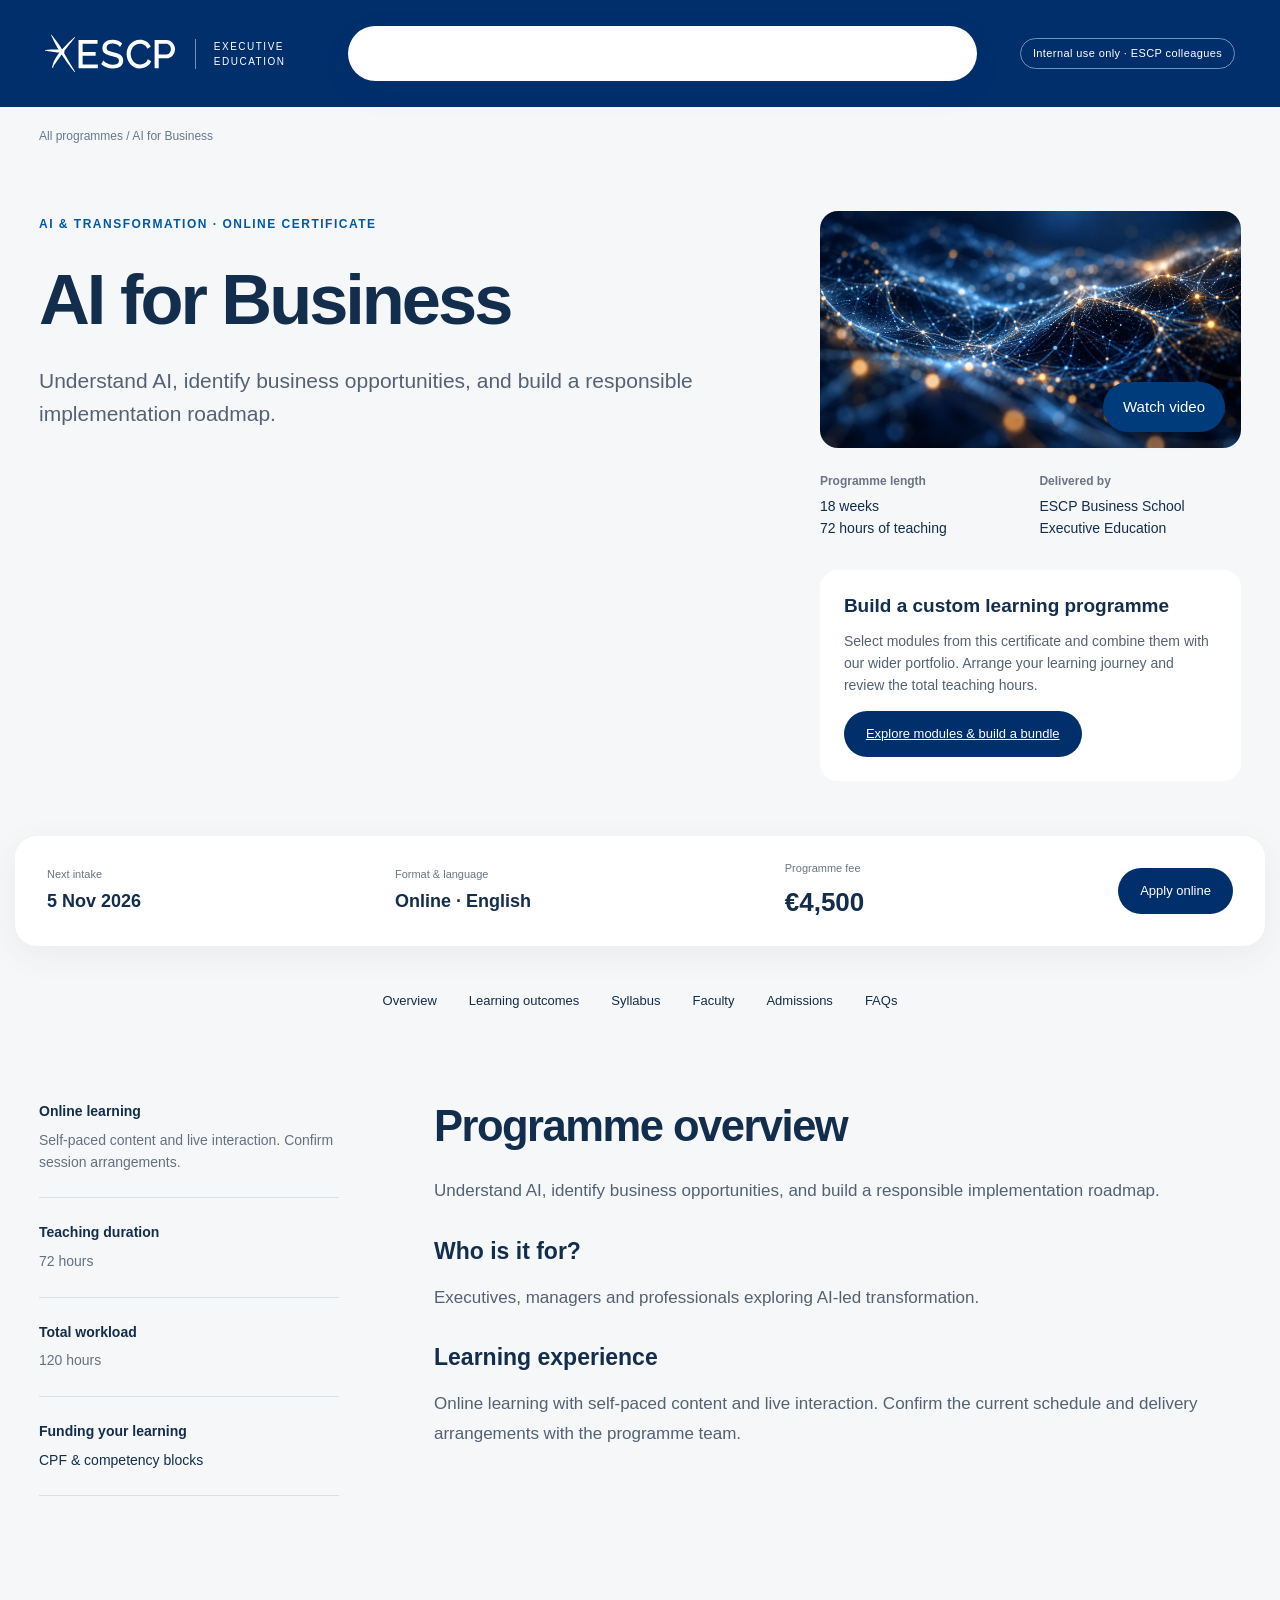
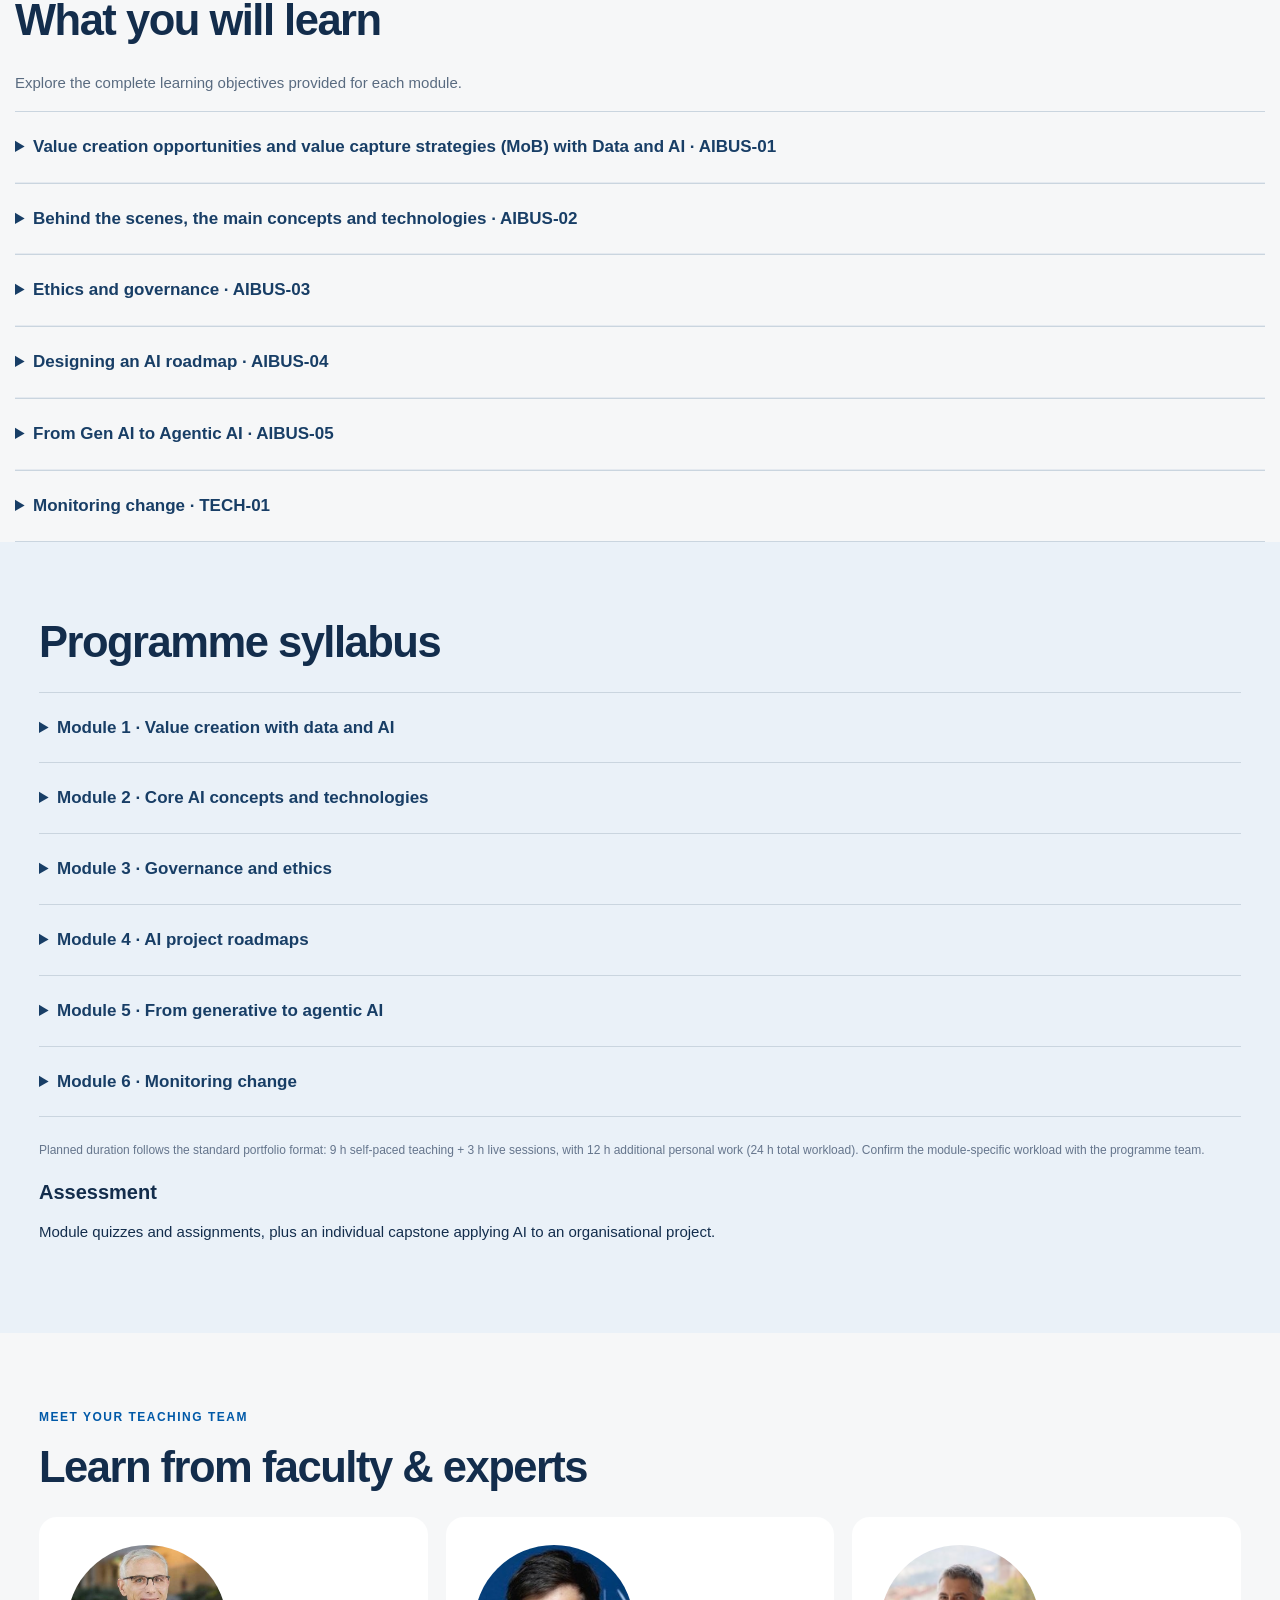
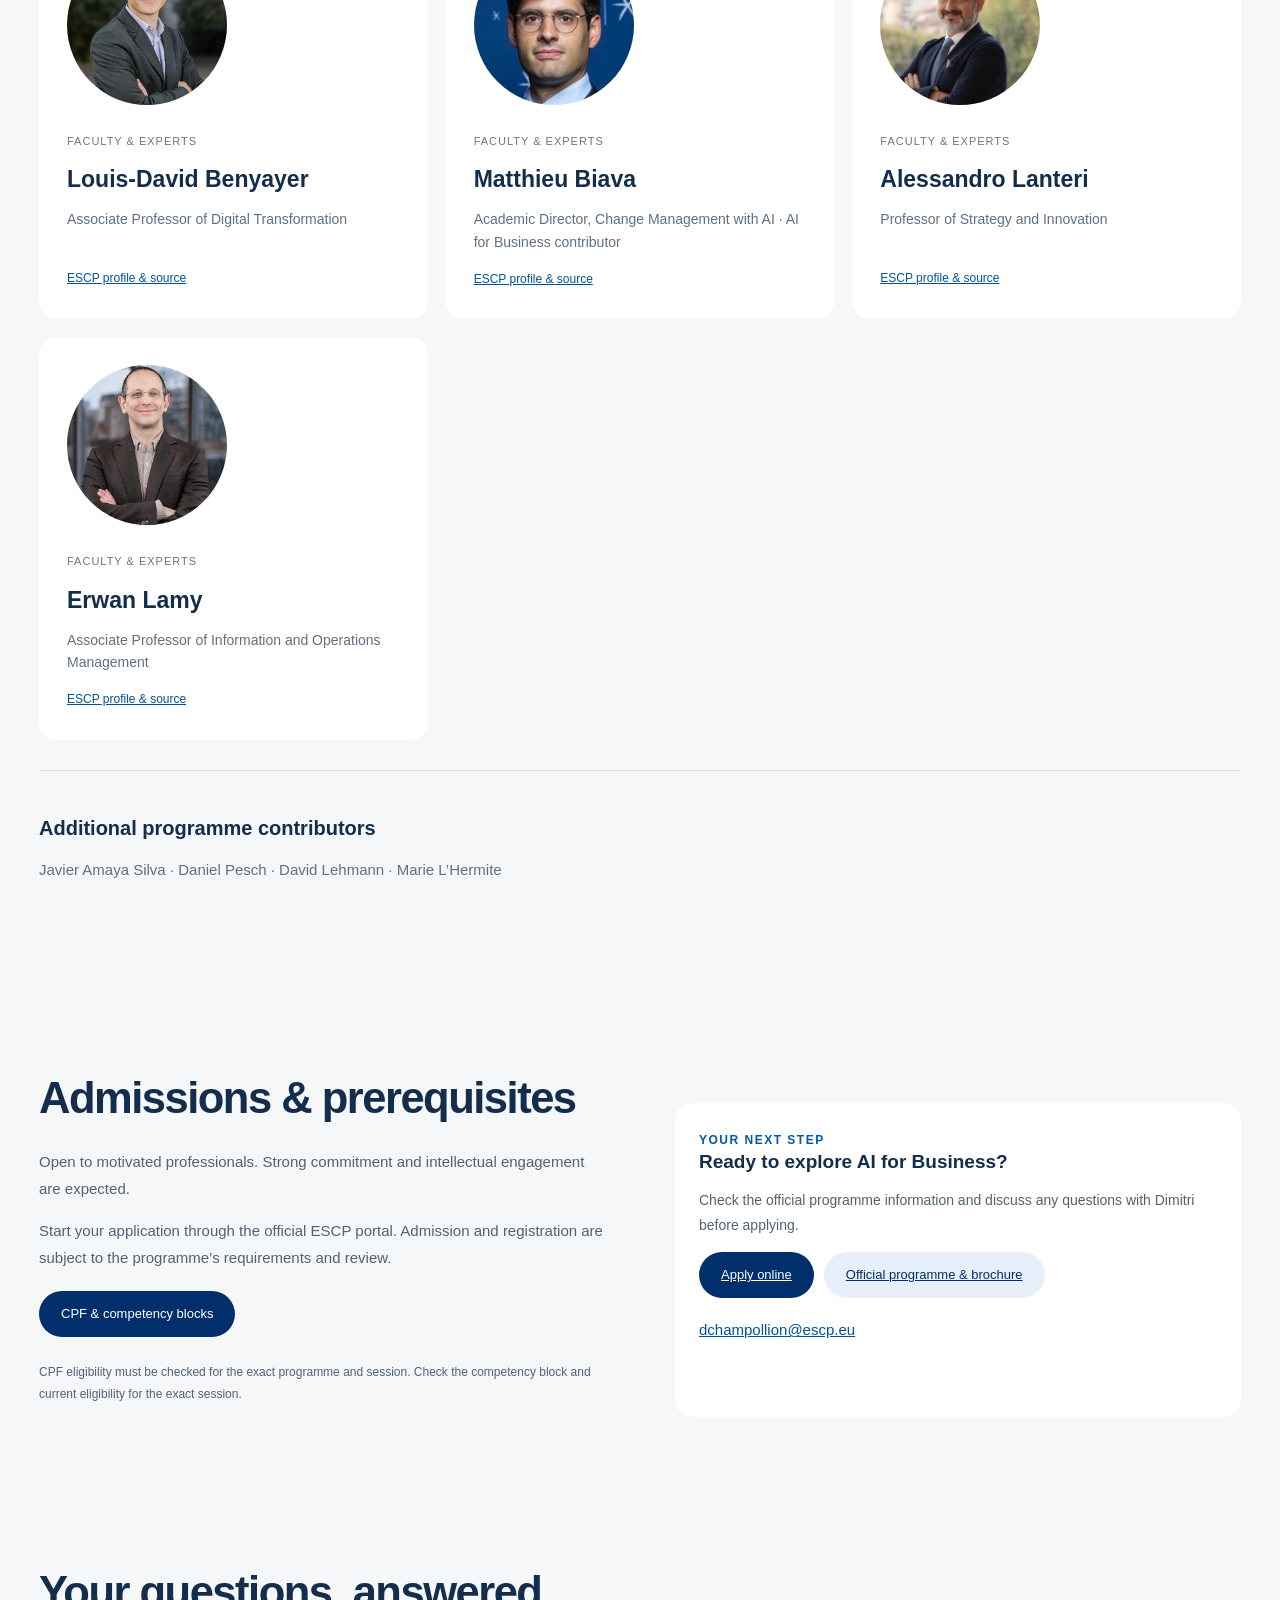
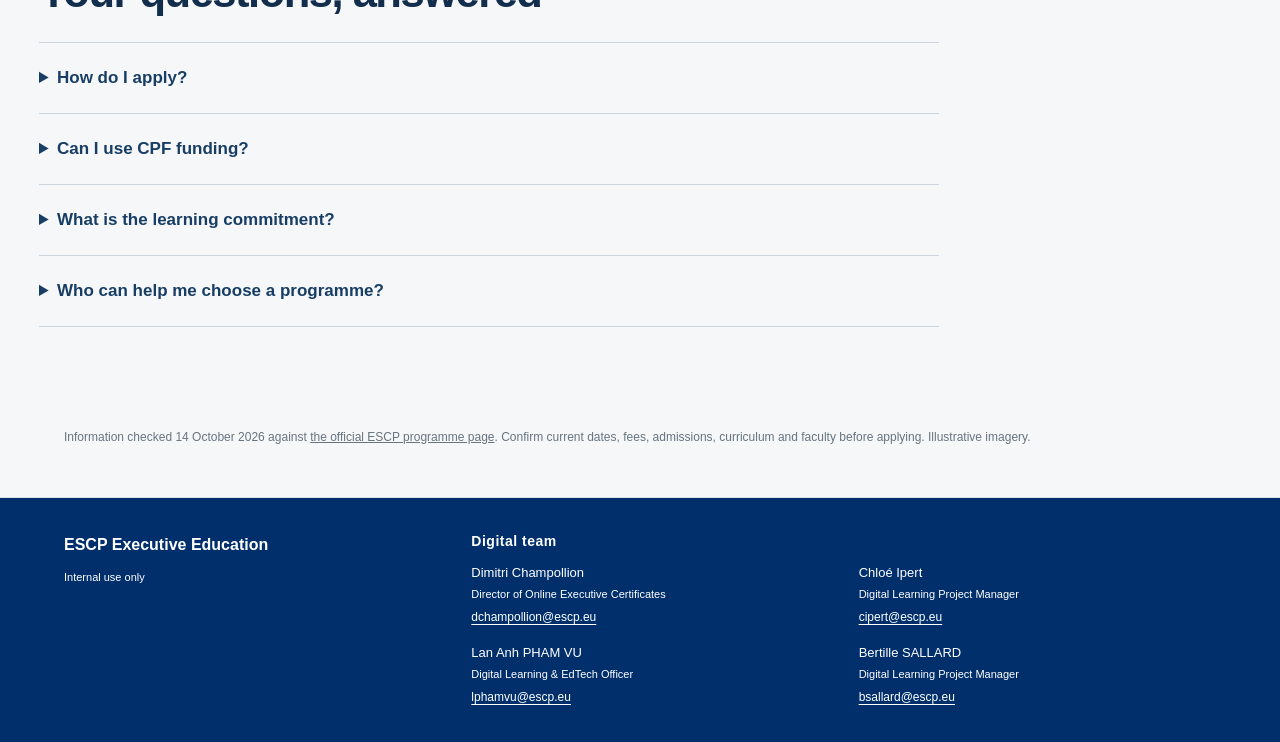
==== commit fceb1885: "Update internal certificate portfolio from team feedback" ====
--- a/artificial-intelligence-business-certificate.html
+++ b/artificial-intelligence-business-certificate.html
@@ -39,4 +39,4 @@
   <path class="cls-1" d="M780.55,192.4c-12.46,25.69-38.73,34.81-57.43,34.81-38.08,0-70.27-36.81-70.27-80.38,0-38.41,24.32-79.23,69.42-79.23,11.76,0,40.66,3.23,55.14,33.08l2.73,5.64,25.27-15.76-2.15-4.6c-14.04-29.98-43.9-47.87-79.86-47.87-63.72,0-101.79,54.7-101.79,107.59s40.33,111.04,100.37,111.04c31.53,0,70.98-17.49,85.36-50.92l2.09-4.88-26.34-13.75-2.54,5.22Z"/>
   <path class="cls-1" d="M866.21,68.36h57.43c19.55,0,35.45,18.24,35.45,40.66,0,19.99-11.82,41.24-33.74,41.24h-59.14v-81.89h0ZM924.49,39.14h-89.53v215.75h31.25v-75.42h60c39.61,0,64.13-36.57,64.13-70.46s-27.04-69.88-65.85-69.88Z"/>
   <path class="cls-1" d="M219.39,264.53c-25.55-40.41-51.27-85.07-75.49-127.48,1.39-.14,2.67-.8,3.68-1.93,1.44-1.61,1.82-3.72,1.64-5.89-.16-2.03-1.29-3.64-3.53-4.89,2.63-2.91,6.23-6.93,6.23-6.93,5.91-6.07,10.85-13.26,15.63-20.21,1.73-2.52,15.74-20.59,15.74-20.59l.11-.11c2.72-3.26,5.87-7.11,9.28-11.25,11.67-14.22,26.86-33.53,34.44-42.85,1.79-2.24,1.97-3.79,1.06-4.75-.73-.71-2.76-.69-4.48,1.17-9.63,9.75-21.68,19.23-32.15,29.09-5.27,4.96-22.19,22.68-25.47,25.65-5.98,5.43-10.39,11.31-15.62,16.75-6.99,7.29-14.53,14.11-20.56,21.03-3.28-5.39-10.43-17.68-13.57-22.22-2.81-4.06-9.13-13.94-11.01-16.32-4.82-6.09-17.49-23.14-18.75-24.82,0,0-4.7-6.73-6.92-9.34,0,0-23.98-30.27-29.04-36.45-1.26-1.63-2.34-2.73-3.69-1.92-1.24.94-1.04,2.22-.14,4.12.57,1.11,18.43,39.18,18.43,39.18,2.7,5.65,17.03,32.33,19.82,37.5,4.13,7.66,8.41,15.59,13.24,23.07,2.12,3.25,4.41,6.44,6.68,9.59-1.48.02-20.09-.43-23.58-.51-3.09-.07-8.47-.22-11.43-.3-6.49-.17-14.48.3-26.02.3l-18.95.56c-1.83,0-15.92,1.51-18.65,1.96-.9.15-2.09.48-2.76.58-1.66.27-3.22.89-3.53,2.38-.38,2.06,3.53,1.98,4.47,2.35,8.89,1.89,21.7,3.64,23.65,3.92q13.8,1.96,37.45,5.88c2.68.44,28.39,4.1,31.46,4.46,3.08.36,10.12-.05,13.08.34-14.07,17.35-27.47,38.29-38.11,58.02-8.57,15.89-12.63,33.27-16.54,49.03-.78,3.1-2.49,9.14,1.48,9.63,3.88.48,6.26-6.52,6.26-6.52,4.79-13.72,15.1-25.71,23.08-37.53.88-1.3,14.57-20.66,24.7-34.17,1.29-1.87,14.86-23.1,16.11-24.42,3.67,4.45,7.76,13.43,11.51,18.77,7.27,10.35,14.7,19.41,21.47,31.65,15.56,23.98,53.61,69.57,60.74,79.56.98,1.37,2.26,3.06,4.21,4.47,1.15.83,2.48,1.72,3.4,1.22,1.75-.96.61-2.53-.04-4.2-.38-.98-.84-1.93-1.36-2.85l-4.91-8.82c-.82-1.71-1.74-3.36-2.75-4.97Z"/>
-</svg><span>EXECUTIVE EDUCATION</span></a><nav><a href="design-programme.html">Design a programme</a><a href="index.html#portfolio">Programmes</a><a href="index.html#timeline">Intake calendar</a><a href="index.html#funding">Funding</a></nav><span class="internal-use">Internal use only · ESCP colleagues</span></header><main><div class="crumbs"><a href="index.html#portfolio">All programmes</a> / AI for Business</div><section class="detail-hero"><div class="detail-title"><span class="eyebrow">AI &amp; transformation · Online certificate</span><h1>AI for Business</h1><p class="programintro">Understand AI, identify business opportunities, and build a responsible implementation roadmap.</p></div><div><div class="media-preview"><img class="coursevisual" src="assets/ai.jpg" alt="AI &amp; transformation programme illustration"><button onclick="playVideo(0)">Watch video</button></div><div class="hero-facts"><div><b>Programme length</b>18 weeks<br>72 hours of teaching</div><div><b>Delivered by</b>ESCP Business School<br>Executive Education</div></div><div class="enquiry-card"><h3>Build a custom learning programme</h3><p>Select modules from this certificate and combine them with our wider portfolio. Arrange your learning journey and review the total teaching hours.</p><a class="cta" href="design-programme.html">Explore modules & build a bundle</a></div></div></section><section class="enroll-bar" aria-label="Programme enrolment"><div><small>Next intake</small><strong>5 Nov 2026</strong></div><div><small>Format & language</small><strong>Online · English</strong></div><div class="price"><small>Programme fee</small><strong>€4,500</strong></div><a class="cta" href="https://openenrollment.escp.eu/templates/6824a8dc40f1b31d6e028f21/start" target="_blank" rel="noopener">Apply online</a></section><nav class="detail-nav" aria-label="Programme sections"><a href="#overview">Overview</a><a href="#outcomes">Learning outcomes</a><a href="#curriculum">Syllabus</a><a href="#faculty">Faculty</a><a href="#admissions">Admissions</a><a href="#faqs">FAQs</a></nav><section class="detail-section overview-layout" id="overview"><aside class="overview-meta"><div><b>Online learning</b><span>Self-paced content and live interaction. Confirm session arrangements.</span></div><div><b>Teaching duration</b><span>72 hours</span></div><div><b>Total workload</b><span>120 hours</span></div><div><b>Funding your learning</b><a href="index.html?funding=0#funding">Explore funding options</a></div></aside><div class="overview-copy"><h2>Programme overview</h2><p>Understand AI, identify business opportunities, and build a responsible implementation roadmap.</p><h3>Who is it for?</h3><p>Executives, managers and professionals exploring AI-led transformation.</p><h3>Learning experience</h3><p>Online learning with self-paced content and live interaction. Confirm the current schedule and delivery arrangements with the programme team.</p></div></section><section class="detail-section" id="outcomes"><h2>What you will learn</h2><div class="outcome-grid"><article class="outcome-card"><small>Learning outcome</small><h3>Identify opportunities to create value with AI.</h3></article><article class="outcome-card"><small>Learning outcome</small><h3>Plan an AI implementation roadmap.</h3></article><article class="outcome-card"><small>Learning outcome</small><h3>Evaluate governance, ethics and responsible adoption.</h3></article></div></section><div class="syllabus-band"><section class="detail-section syllabus-layout" id="curriculum"><div><h2>Programme syllabus</h2><details><summary>Module 1 · Value creation with data and AI</summary><div class="module-meta"><span class="module-code">Course code: <strong>AIBUS-01</strong></span><span class="module-duration">Planned teaching: 12 h · Live sessions: 3 h</span><div class="module-professors"><div class="module-professor"><img src="assets/faculty/benyayer.jpg" alt="Louis-David Benyayer" loading="lazy" width="58" height="58"><span>Louis-David Benyayer</span></div></div></div><p class="bundle-module-link"><a class="cta secondary" href="design-programme.html?module=AIBUS-01">Design a programme with this module</a></p><div class="module-objectives" data-course-code="AIBUS-01"><p><strong>Learning objectives</strong></p><ul><li>Explain the typical sources of value creation through data and AI</li><li>Explain the environmental impact of data and AI</li><li>Identify the resources and capabilities required to capture value through data and AI</li><li>Describe the limits of data and AI based decisions</li></ul></div></details><details><summary>Module 2 · Core AI concepts and technologies</summary><div class="module-meta"><span class="module-code">Course code: <strong>AIBUS-02</strong></span><span class="module-duration">Planned teaching: 12 h · Live sessions: 3 h</span><div class="module-professors"><div class="module-professor"><span class="professor-initials" aria-hidden="true">DP</span><span>Daniel Pesch<small>Photo to be added</small></span></div><div class="module-professor"><span class="professor-initials" aria-hidden="true">DL</span><span>David Lehmann<small>Photo to be added</small></span></div><div class="module-professor"><span class="professor-initials" aria-hidden="true">JA</span><span>Javier Amaya Silva<small>Photo to be added</small></span></div></div></div><p class="bundle-module-link"><a class="cta secondary" href="design-programme.html?module=AIBUS-02">Design a programme with this module</a></p><div class="module-objectives" data-course-code="AIBUS-02"><p><strong>Learning objectives</strong></p><ul><li>Understand the fundamentals of AI technology</li><li>Explain how AI algorithms work</li><li>Evaluate the strengths and limitations of AI systems</li><li>Understand the technological business ecosystem</li></ul></div></details><details><summary>Module 3 · Governance and ethics</summary><div class="module-meta"><span class="module-code">Course code: <strong>AIBUS-03</strong></span><span class="module-duration">Planned teaching: 12 h · Live sessions: 3 h</span><div class="module-professors"><div class="module-professor"><img src="assets/faculty/lamy.jpg" alt="Erwan Lamy" loading="lazy" width="58" height="58"><span>Erwan Lamy</span></div><div class="module-professor"><span class="professor-initials" aria-hidden="true">ML</span><span>Marie Lhermite<small>Photo to be added</small></span></div></div></div><p class="bundle-module-link"><a class="cta secondary" href="design-programme.html?module=AIBUS-03">Design a programme with this module</a></p><div class="module-objectives" data-course-code="AIBUS-03"><p><strong>Learning objectives</strong></p><ul><li>Understanding basic ethical concepts</li><li>Knowing the main ethical issues concerning AI</li><li>Being able to determine the different ethical dimensions of a particular use of AI</li></ul></div></details><details><summary>Module 4 · AI project roadmaps</summary><div class="module-meta"><span class="module-code">Course code: <strong>AIBUS-04</strong></span><span class="module-duration">Planned teaching: 12 h · Live sessions: 3 h</span><div class="module-professors"><div class="module-professor"><img src="assets/faculty/lanteri.jpg" alt="Alessandro Lanteri" loading="lazy" width="58" height="58"><span>Alessandro Lanteri</span></div></div></div><p class="bundle-module-link"><a class="cta secondary" href="design-programme.html?module=AIBUS-04">Design a programme with this module</a></p><div class="module-objectives" data-course-code="AIBUS-04"><p><strong>Learning objectives</strong></p><ul><li>Create an AI Roadmap</li><li>Refine and Manage Data Strategy</li><li>Lead AI Implementation Projects</li><li>Assess Organizational Readiness for AI</li><li>Diagnose and prevent failure in AI adoption</li></ul></div></details><details><summary>Module 5 · From generative to agentic AI</summary><div class="module-meta"><span class="module-code">Course code: <strong>AIBUS-05</strong></span><span class="module-duration">Planned teaching: 12 h · Live sessions: 3 h</span><div class="module-professors"><div class="module-professor"><img src="assets/faculty/benyayer.jpg" alt="Louis-David Benyayer" loading="lazy" width="58" height="58"><span>Louis-David Benyayer</span></div></div></div><p class="bundle-module-link"><a class="cta secondary" href="design-programme.html?module=AIBUS-05">Design a programme with this module</a></p><div class="module-objectives" data-course-code="AIBUS-05"><p><strong>Learning objectives</strong></p><ul><li>Decide if and how to use Generative AI in their job and their company</li><li>Make their first experiments</li><li>Identify the main transformation drivers</li></ul></div></details><details><summary>Module 6 · Monitoring change</summary><div class="module-meta"><span class="module-code">Course code: <strong>TECH-01</strong></span><span class="module-duration">Planned teaching: 12 h · Live sessions: 3 h</span><div class="module-professors"><div class="module-professor"><img src="assets/faculty/biava.jpg" alt="Matthieu Biava" loading="lazy" width="58" height="58"><span>Matthieu Biava</span></div></div></div><p class="bundle-module-link"><a class="cta secondary" href="design-programme.html?module=TECH-01">Design a programme with this module</a></p><div class="module-objectives" data-course-code="TECH-01"><p><strong>Learning objectives</strong></p><ul><li>Identify the challenges of continuous transformation in the age of disruptions and understand the most widespread models of change management.</li><li>Structure a systemic change management approach suited to technological transformations and an uncertain environment.</li><li>Use key tools to manage change on an ongoing basis.</li><li>Leverage the contributions of AI in the implementation of change management.</li><li>Sustain change and establish a culture of continuous change: towards a more resilient and learning organisation.</li></ul></div></details><p class="duration-note">Planned duration follows the standard portfolio format: 9 h self-paced teaching + 3 h live sessions, with 12 h additional personal work (24 h total workload). Confirm the module-specific workload with the programme team.</p><h3>Assessment</h3><p>Module quizzes and assignments, plus an individual capstone applying AI to an organisational project.</p></div></section></div><section class="detail-section" id="faculty"><span class="eyebrow">Meet your teaching team</span><h2>Learn from faculty & experts</h2><div class="faculty-grid"><article class="faculty-person"><img class="faculty-portrait" src="assets/faculty/benyayer.jpg" alt="Louis-David Benyayer" loading="lazy" width="320" height="320"><div class="faculty-copy"><small>Faculty & experts</small><h3>Louis-David Benyayer</h3><p>Associate Professor of Digital Transformation</p><a href="https://escp.eu/fr/node/45908" target="_blank" rel="noopener">ESCP profile & source</a></div></article><article class="faculty-person"><img class="faculty-portrait" src="assets/faculty/biava.jpg" alt="Matthieu Biava" loading="lazy" width="320" height="320"><div class="faculty-copy"><small>Faculty & experts</small><h3>Matthieu Biava</h3><p>Academic Director, Change Management with AI · AI for Business contributor</p><a href="https://escp.eu/fr/programmes/open-programmes/change-management-with-ai" target="_blank" rel="noopener">ESCP profile & source</a></div></article><article class="faculty-person"><img class="faculty-portrait" src="assets/faculty/lanteri.jpg" alt="Alessandro Lanteri" loading="lazy" width="320" height="320"><div class="faculty-copy"><small>Faculty & experts</small><h3>Alessandro Lanteri</h3><p>Professor of Strategy and Innovation</p><a href="https://escp.eu/faculty-research/faculty-members/lanteri-alessandro" target="_blank" rel="noopener">ESCP profile & source</a></div></article><article class="faculty-person"><img class="faculty-portrait" src="assets/faculty/lamy.jpg" alt="Erwan Lamy" loading="lazy" width="320" height="320"><div class="faculty-copy"><small>Faculty & experts</small><h3>Erwan Lamy</h3><p>Associate Professor of Information and Operations Management</p><a href="https://escp.eu/faculty-research/faculty-members/lamy-erwan?page=2" target="_blank" rel="noopener">ESCP profile & source</a></div></article></div><div class="other-contributors"><h3>Additional programme contributors</h3><p>Javier Amaya Silva · Daniel Pesch · David Lehmann · Marie L’Hermite</p></div></section><section class="detail-section admission-layout" id="admissions"><div><h2>Admissions & prerequisites</h2><p>Open to motivated professionals. Strong commitment and intellectual engagement are expected.</p><p>Start your application through the official ESCP portal. Admission and registration are subject to the programme’s requirements and review.</p><div class="actions"><a class="cta" href="index.html?funding=0#funding">Explore my funding options</a></div><p class="note">CPF eligibility must be checked for the exact programme and session. The funding tool gives an indication, not an approval.</p></div><div class="enquiry-card"><span class="eyebrow">Your next step</span><h3>Ready to explore AI for Business?</h3><p>Check the official programme information and discuss any questions with Dimitri before applying.</p><div id="applyactions"></div><div class="actions"><a href="mailto:dchampollion@escp.eu">dchampollion@escp.eu</a></div></div></section><section class="detail-section" id="faqs"><h2>Your questions, answered</h2><div class="faq-list"><details><summary>How do I apply?</summary><p>Use the Apply online button to open ESCP’s official application portal. The programme team confirms admissions requirements and your place. If registration is not yet open, contact Dimitri.</p></details><details><summary>Can I use CPF funding?</summary><p>Eligibility depends on the exact programme and session. Verify its listing on Mon Compte Formation and use our <a href="index.html?funding=0#funding"><u>funding guide</u></a> to explore your options.</p></details><details><summary>What is the learning commitment?</summary><p>Teaching duration: 72 hours. Programme length: 18 weeks. Total workload: 120 hours. Confirm the weekly schedule and assessment requirements with the programme team.</p></details><details><summary>Who can help me choose a programme?</summary><p>Contact programme director <a href="mailto:dchampollion@escp.eu"><u>Dimitri Champollion</u></a> to discuss your goals, programme fit and upcoming sessions.</p></details></div></section><div class="source-note"><p class="note">Information checked 14 October 2026 against <a href="https://escp.eu/programmes/open-programmes/artificial-intelligence-business-certificate" target="_blank" rel="noopener"><u>the official ESCP programme page</u></a>. Confirm current dates, fees, admissions, curriculum and faculty before applying. Illustrative imagery.</p></div></main><footer class="digital-team-footer"><div class="footer-heading"><strong>ESCP Executive Education</strong><span>Internal use only</span></div><div class="footer-team"><h2>Digital team</h2><ul><li><span>Dimitri Champollion</span><small class="team-role">Director of Online Executive Certificates</small><a href="mailto:dchampollion@escp.eu">dchampollion@escp.eu</a></li><li><span>Chloé Ipert</span><small class="team-role">Digital Learning Project Manager</small><a href="mailto:cipert@escp.eu">cipert@escp.eu</a></li><li><span>Lan Anh PHAM VU</span><small class="team-role">Digital Learning &amp; EdTech Officer</small><a href="mailto:lphamvu@escp.eu">lphamvu@escp.eu</a></li><li><span>Bertille SALLARD</span><small class="team-role">Digital Learning Project Manager</small><a href="mailto:bsallard@escp.eu">bsallard@escp.eu</a></li></ul></div></footer><dialog id="modal"><button class="close" id="close">Close</button><div id="modalbody"></div></dialog><script>const data=[["AI for Business", "AI & transformation", "5 Nov 2026", "2026-11-05", "72 hours", "English", "Understand AI, identify business opportunities, and build a responsible implementation roadmap.", "artificial-intelligence-business-certificate", "6824a8dc40f1b31d6e028f21", "Executives, managers and professionals exploring AI-led transformation.", "AI value creation; core technologies; governance and ethics; AI project roadmaps; generative and agentic AI; monitoring change."], ["Finance for Executives", "Finance", "26 Oct 2026", "2026-10-26", "70 hours", "English / French", "Strengthen financial judgement, interpret financial information, and contribute to investment decisions.", "finance-executives", "687ed5206ab72813c16347e3", "Professionals seeking greater confidence in corporate finance.", "Financial performance, financial statements, investment decisions, financing and value creation."], ["Change Management with AI", "AI & transformation", "22 Oct 2026", "2026-10-22", "60 hours", "English", "Lead technology adoption and help people and organisations navigate AI-driven change.", "change-management-with-ai", "687ed62d6ab72813c1634b5a", "Functional managers, business unit leaders and transformation consultants.", "Initiating change; emerging technologies; uncertainty; AI roadmaps; overcoming resistance."], ["AI and Financial Innovation", "Finance", "24 Nov 2026", "2026-11-24", "60 hours", "English", "Connect financial strategy with AI applications and emerging financial technologies.", "financial-innovation-ai", "688c449c6ab728b9772b037b", "Banking, asset management, fintech and corporate finance professionals.", "Financial business models, AI decision-making, fintech, decentralised finance and practical AI projects."], ["Strategic Leadership for Sustainable Transformation", "Sustainability", "Feb 2027", "2027-02-01", "60 hours", "English", "Turn sustainability priorities into practical business strategies and organisational change.", "strategic-leadership-sustainable-transformation", "68a433ab5d69356dd75efb94", "Strategy, innovation and sustainability leaders, managers and consultants.", "Supply chain governance; sustainable business models; leadership; transformation management; risk."], ["AI & Data for Marketing Leaders", "Marketing", "5 Nov 2026", "2026-11-05", "See programme page", "English", "Use data and AI to guide marketing strategy, customer experience, and performance.", "certificate-ai-data-marketing-leaders", "691c9e423b5d002723d7b963", "Marketing, product, communication, digital and CRM professionals.", "Marketing strategy, customer intelligence, AI-enhanced journeys, omnichannel communication, performance and governance."], ["Cybersecurity for Business Leaders", "Cybersecurity", "8 Dec 2026", "2026-12-08", "60 hours", "English", "Build the strategic perspective needed to govern cyber risk and strengthen organisational resilience.", "cybersecurity-for-business-leaders", "", "Executives and senior decision-makers responsible for digital resilience.", "Geopolitics; threat analysis; regulation; risk protection and governance; cyber crisis decisions."], ["Geopolitics & Tech", "Geopolitics", "To be announced", "", "To be announced", "To be announced", "A programme in development at the intersection of geopolitics and technology.", "", "", "Audience details to be announced.", "Programme content, dates, fees and registration details will be published once confirmed."]];const programmes=[{"weeks": "18 weeks", "workload": "120 hours", "prereq": "Open to motivated professionals. Strong commitment and intellectual engagement are expected.", "objectives": ["Identify opportunities to create value with AI.", "Plan an AI implementation roadmap.", "Evaluate governance, ethics and responsible adoption."], "modules": ["Value creation with data and AI", "Core AI concepts and technologies", "Governance and ethics", "AI project roadmaps", "From generative to agentic AI", "Monitoring change"], "faculty": ["Louis-David Benyayer", "Javier Amaya Silva, Daniel Pesch and David Lehmann", "Erwan Lamy and Marie L’Hermite", "Alessandro Lanteri", "Matthieu Biava"], "assessment": "Module quizzes and assignments, plus an individual capstone applying AI to an organisational project.", "title": "AI for Business", "topic": "AI & transformation", "date": "5 Nov 2026", "sort": "2026-11-05", "hours": "72 hours", "language": "English", "description": "Understand AI, identify business opportunities, and build a responsible implementation roadmap.", "official": "https://escp.eu/programmes/open-programmes/artificial-intelligence-business-certificate", "apply": "https://openenrollment.escp.eu/templates/6824a8dc40f1b31d6e028f21/start", "audience": "Executives, managers and professionals exploring AI-led transformation.", "slug": "artificial-intelligence-business-certificate", "image": "ai"}, {"weeks": "Confirm with programme team", "workload": "Confirm with programme team", "prereq": "Open to non-financial professionals. No prior financial expertise is required.", "objectives": ["Interpret financial statements and performance indicators.", "Evaluate investments and business value.", "Use financial reasoning in strategic decisions."], "modules": ["Course overview and financial approach", "Demystifying financial logic", "Financial analysis: statements and accounting", "Financial analysis: performance indicators", "Investment project valuation", "Financial asset valuation", "Cost of capital"], "faculty": [], "assessment": "Confirm the current assessment and certificate requirements with the programme team.", "title": "Finance for Executives", "topic": "Finance", "date": "26 Oct 2026", "sort": "2026-10-26", "hours": "70 hours", "language": "English / French", "description": "Strengthen financial judgement, interpret financial information, and contribute to investment decisions.", "official": "https://escp.eu/programmes/open-programmes/finance-executives", "apply": "https://openenrollment.escp.eu/templates/687ed5206ab72813c16347e3/start", "audience": "Professionals seeking greater confidence in corporate finance.", "slug": "finance-executives", "image": "finance"}, {"weeks": "15 weeks", "workload": "120 hours", "prereq": "Open to motivated professionals. No technical background is required.", "objectives": ["Plan technology-driven transformation.", "Evaluate organisational and ethical implications.", "Address resistance and support adoption."], "modules": ["Initiating and monitoring change", "Emerging technologies", "Navigating uncertainty", "Designing an AI roadmap", "Overcoming resistance to change"], "faculty": [], "assessment": "Module quizzes and assignments, plus an individual capstone on technological change.", "title": "Change Management with AI", "topic": "AI & transformation", "date": "22 Oct 2026", "sort": "2026-10-22", "hours": "60 hours", "language": "English", "description": "Lead technology adoption and help people and organisations navigate AI-driven change.", "official": "https://escp.eu/programmes/open-programmes/change-management-with-ai", "apply": "https://openenrollment.escp.eu/templates/687ed62d6ab72813c1634b5a/start", "audience": "Functional managers, business unit leaders and transformation consultants.", "slug": "change-management-with-ai", "image": "bridge"}, {"weeks": "15 weeks", "workload": "120 hours", "prereq": "Confirm entry requirements and the expected technical preparation with the programme team.", "objectives": ["Evaluate financial business model innovation.", "Assess AI and fintech applications.", "Plan implementation and consider digital-asset risks."], "modules": ["Elective: fintech and financial services OR decentralised finance and digital assets", "Business model innovation in finance", "AI applications in finance", "Leading AI implementation in finance", "Generative AI and machine learning in finance"], "faculty": ["Santiago Barraza (Academic Director)"], "assessment": "Quizzes and assignments, plus a group capstone project.", "title": "AI and Financial Innovation", "topic": "Finance", "date": "24 Nov 2026", "sort": "2026-11-24", "hours": "60 hours", "language": "English", "description": "Connect financial strategy with AI applications and emerging financial technologies.", "official": "https://escp.eu/programmes/open-programmes/financial-innovation-ai", "apply": "https://openenrollment.escp.eu/templates/688c449c6ab728b9772b037b/start", "audience": "Banking, asset management, fintech and corporate finance professionals.", "slug": "financial-innovation-ai", "image": "finance"}, {"weeks": "17 weeks", "workload": "120 hours", "prereq": "Open to motivated professionals. Strong commitment and intellectual engagement are expected.", "objectives": ["Identify sustainable business opportunities.", "Lead organisational transformation.", "Assess sustainability-related risks."], "modules": ["Sustainability and supply chain governance", "Designing sustainable business models", "Leadership for sustainability transformation", "Sustainable transformation management", "Risk management"], "faculty": ["Christian Durach", "Florian Lüdeke-Freund", "Carolin Waldner", "Max Weiß", "Ulrich Hagel and Michael Wiedmann"], "assessment": "Module quizzes and/or assignments, plus an individual capstone.", "title": "Strategic Leadership for Sustainable Transformation", "topic": "Sustainability", "date": "Feb 2027", "sort": "2027-02-01", "hours": "60 hours", "language": "English", "description": "Turn sustainability priorities into practical business strategies and organisational change.", "official": "https://escp.eu/programmes/open-programmes/strategic-leadership-sustainable-transformation", "apply": "https://openenrollment.escp.eu/templates/68a433ab5d69356dd75efb94/start", "audience": "Strategy, innovation and sustainability leaders, managers and consultants.", "slug": "strategic-leadership-sustainable-transformation", "image": "sustainability"}, {"weeks": "Confirm with programme team", "workload": "Confirm with programme team", "prereq": "Confirm current admission requirements with the programme team.", "objectives": ["Build data-informed marketing strategies.", "Use AI for customer insight and experience.", "Develop responsible marketing technology governance."], "modules": ["Marketing strategy and value creation in the AI era", "Decision intelligence and customer insights", "AI-enabled customer experience design", "AI-enabled creative practices and omnichannel communication", "Marketing technology, governance and operating models"], "faculty": ["Isabella Maggioni", "Hsin-Hsuan Meg Lee", "Vitor Lima", "Lorena Blasco-Arcas", "Guillaume Thfoin"], "assessment": "Module quizzes and/or assignments, plus an individual capstone.", "title": "AI & Data for Marketing Leaders", "topic": "Marketing", "date": "5 Nov 2026", "sort": "2026-11-05", "hours": "See programme page", "language": "English", "description": "Use data and AI to guide marketing strategy, customer experience, and performance.", "official": "https://escp.eu/programmes/open-programmes/certificate-ai-data-marketing-leaders", "apply": "https://openenrollment.escp.eu/templates/691c9e423b5d002723d7b963/start", "audience": "Marketing, product, communication, digital and CRM professionals.", "slug": "certificate-ai-data-marketing-leaders", "image": "marketing"}, {"weeks": "17 weeks", "workload": "120 hours", "prereq": "No technical background is required. Designed around executive oversight and governance.", "objectives": ["Assess strategic cyber risks.", "Strengthen governance and organisational resilience.", "Practise executive cyber-crisis decisions."], "modules": ["Geopolitics and cybersecurity", "Threat analysis and risk assessment", "Regulatory environment", "Risk protection strategy and governance", "Cyber-crisis decision exercise"], "faculty": ["Bastian Dufilhol (Academic Director)"], "assessment": "Quizzes, assignments, and an individual confidential capstone on an organisational challenge.", "title": "Cybersecurity for Business Leaders", "topic": "Cybersecurity", "date": "8 Dec 2026", "sort": "2026-12-08", "hours": "60 hours", "language": "English", "description": "Build the strategic perspective needed to govern cyber risk and strengthen organisational resilience.", "official": "https://escp.eu/programmes/open-programmes/cybersecurity-for-business-leaders", "apply": "https://escp.eu/programmes/open-programmes/cybersecurity-for-business-leaders", "audience": "Executives and senior decision-makers responsible for digital resilience.", "slug": "cybersecurity-for-business-leaders", "image": "cyber"}, {"weeks": "To be announced", "workload": "To be announced", "prereq": "To be announced.", "objectives": [], "modules": [], "faculty": [], "assessment": "Programme structure and assessment are to be announced.", "title": "Geopolitics & Tech", "topic": "Geopolitics", "date": "To be announced", "sort": "", "hours": "To be announced", "language": "To be announced", "description": "A programme in development at the intersection of geopolitics and technology.", "official": "", "apply": "", "audience": "Audience details to be announced.", "slug": "geopolitics-tech", "image": "geopolitics"}];const media={"0": {"url": "https://player.vimeo.com/video/1094338998?h=e0b5389a53", "label": "Watch programme video", "type": "video"}, "1": {"url": "https://webikeo.fr/landing/risque-et-rentabilite-les-dessous-d-un-couple-mythique/14084?campaign=replay-eventPg", "label": "Watch official masterclass replay", "type": "replay"}, "2": {"url": "https://webikeo.fr/landing/transformation-ia-et-consulting-integrer-l-ia-dans-le-metier-du-consultant/14082?campaign=replay-eventPg", "label": "Watch official masterclass replay", "type": "replay"}, "3": {"url": "https://escp-eu.zoom.us/rec/share/S6P5GscLFwroqo63vJDANc3exgMSUQARnRcdG3LL-8O4dvgtA1yN7rGz7vM_KsVX.BYK65XeLE7otZrnm", "label": "Watch official masterclass replay", "type": "replay"}, "4": {"url": "https://webikeo.fr/landing/ia-et-entreprise-potentiel-reel-risques-reels-comment-decider-avec-lucidite/14368?campaign=Replay", "label": "Watch official masterclass replay", "type": "replay"}, "5": {"url": "https://webikeo.fr/landing/vos-prochains-clients-seront-des-agents-ia-le-marketing-change-ses-regles-etes-vous-pret/14593?campaign=Replay", "label": "Watch official masterclass replay", "type": "replay"}};function actions(d){return d.apply?`<a class="cta" href="${d.apply}" target="_blank" rel="noopener">Apply online</a><a class="cta secondary" href="${d.official}" target="_blank" rel="noopener">Official programme & brochure</a>`:'<p>Registration details to be announced.</p>'}function playVideo(i){const m=media[i],d=programmes[i];if(!m)return;document.getElementById('modalbody').innerHTML=`<span class="eyebrow">${m.type==='video'?'Programme video':'Official masterclass replay'}</span><h2>${d.title}</h2>`+(m.type==='video'?`<div class="video-frame"><iframe src="${m.url}" title="${d.title} programme video" allow="fullscreen; picture-in-picture" allowfullscreen referrerpolicy="strict-origin-when-cross-origin"></iframe></div><p><a class="cta secondary" href="${d.official}" target="_blank" rel="noopener">Open video on official programme page</a></p>`:`<p>The replay linked from the official ESCP programme page opens on its provider’s website. Registration may be required.</p><a class="cta" href="${m.url}" target="_blank" rel="noopener">Open official replay</a>`);document.getElementById('modal').showModal()}document.getElementById('close').onclick=()=>document.getElementById('modal').close();document.getElementById('modal').addEventListener('close',()=>{document.getElementById('modalbody').innerHTML=''});document.getElementById("applyactions").innerHTML=actions(programmes[0]);</script></body></html>
+</svg><span>EXECUTIVE EDUCATION</span></a><nav><a href="design-programme.html">Design a programme</a><a href="index.html#portfolio">Programmes</a><a href="index.html#timeline">Intake calendar</a><a href="index.html#funding">CPF &amp; competency blocks</a></nav><span class="internal-use">Internal use only · ESCP colleagues</span></header><main><div class="crumbs"><a href="index.html#portfolio">All programmes</a> / AI for Business</div><section class="detail-hero"><div class="detail-title"><span class="eyebrow">AI &amp; transformation · Online certificate</span><h1>AI for Business</h1><p class="programintro">Understand AI, identify business opportunities, and build a responsible implementation roadmap.</p></div><div><div class="media-preview"><img class="coursevisual" src="assets/ai.jpg" alt="AI &amp; transformation programme illustration"><button onclick="playVideo(0)">Watch video</button></div><div class="hero-facts"><div><b>Programme length</b>18 weeks<br>72 hours of teaching</div><div><b>Delivered by</b>ESCP Business School<br>Executive Education</div></div><div class="enquiry-card"><h3>Build a custom learning programme</h3><p>Select modules from this certificate and combine them with our wider portfolio. Arrange your learning journey and review the total teaching hours.</p><a class="cta" href="design-programme.html">Explore modules & build a bundle</a></div></div></section><section class="enroll-bar" aria-label="Programme enrolment"><div><small>Next intake</small><strong>5 Nov 2026</strong></div><div><small>Format & language</small><strong>Online · English</strong></div><div class="price"><small>Programme fee</small><strong>€4,500</strong></div><a class="cta" href="https://openenrollment.escp.eu/templates/6824a8dc40f1b31d6e028f21/start" target="_blank" rel="noopener">Apply online</a></section><nav class="detail-nav" aria-label="Programme sections"><a href="#overview">Overview</a><a href="#outcomes">Learning outcomes</a><a href="#curriculum">Syllabus</a><a href="#faculty">Faculty</a><a href="#admissions">Admissions</a><a href="#faqs">FAQs</a></nav><section class="detail-section overview-layout" id="overview"><aside class="overview-meta"><div><b>Online learning</b><span>Self-paced content and live interaction. Confirm session arrangements.</span></div><div><b>Teaching duration</b><span>72 hours</span></div><div><b>Total workload</b><span>120 hours</span></div><div><b>Funding your learning</b><a href="index.html#funding">CPF &amp; competency blocks</a></div></aside><div class="overview-copy"><h2>Programme overview</h2><p>Understand AI, identify business opportunities, and build a responsible implementation roadmap.</p><h3>Who is it for?</h3><p>Executives, managers and professionals exploring AI-led transformation.</p><h3>Learning experience</h3><p>Online learning with self-paced content and live interaction. Confirm the current schedule and delivery arrangements with the programme team.</p></div></section><section class="detail-section course-section" id="outcomes"><h2>What you will learn</h2><p>Explore the complete learning objectives provided for each module.</p><details><summary>Value creation opportunities and value capture strategies (MoB) with Data and AI · AIBUS-01</summary><p><strong>Learning objectives</strong></p><ul><li>Explain the typical sources of value creation through data and AI</li><li>Explain the environmental impact of data and AI</li><li>Identify the resources and capabilities required to capture value through data and AI</li><li>Describe the limits of data and AI based decisions</li></ul></details><details><summary>Behind the scenes, the main concepts and technologies · AIBUS-02</summary><p><strong>Learning objectives</strong></p><ul><li>Understand the fundamentals of AI technology</li><li>Explain how AI algorithms work</li><li>Evaluate the strengths and limitations of AI systems</li><li>Understand the technological business ecosystem</li></ul></details><details><summary>Ethics and governance · AIBUS-03</summary><p><strong>Learning objectives</strong></p><ul><li>Understanding basic ethical concepts</li><li>Knowing the main ethical issues concerning AI</li><li>Being able to determine the different ethical dimensions of a particular use of AI</li></ul></details><details><summary>Designing an AI roadmap · AIBUS-04</summary><p><strong>Learning objectives</strong></p><ul><li>Create an AI Roadmap</li><li>Refine and Manage Data Strategy</li><li>Lead AI Implementation Projects</li><li>Assess Organizational Readiness for AI</li><li>Diagnose and prevent failure in AI adoption</li></ul></details><details><summary>From Gen AI to Agentic AI · AIBUS-05</summary><p><strong>Learning objectives</strong></p><ul><li>Decide if and how to use Generative AI in their job and their company</li><li>Make their first experiments</li><li>Identify the main transformation drivers</li></ul></details><details><summary>Monitoring change · TECH-01</summary><p><strong>Learning objectives</strong></p><ul><li>Identify the challenges of continuous transformation in the age of disruptions and understand the most widespread models of change management.</li><li>Structure a systemic change management approach suited to technological transformations and an uncertain environment.</li><li>Use key tools to manage change on an ongoing basis.</li><li>Leverage the contributions of AI in the implementation of change management.</li><li>Sustain change and establish a culture of continuous change: towards a more resilient and learning organisation.</li></ul></details></section><div class="syllabus-band"><section class="detail-section syllabus-layout" id="curriculum"><div><h2>Programme syllabus</h2><details><summary>Module 1 · Value creation with data and AI</summary><div class="module-meta"><span class="module-code">Course code: <strong>AIBUS-01</strong></span><span class="module-duration">Planned teaching: 12 h · Live sessions: 3 h</span><div class="module-professors"><div class="module-professor"><img src="assets/faculty/benyayer.jpg" alt="Louis-David Benyayer" loading="lazy" width="58" height="58"><span>Louis-David Benyayer</span></div></div></div><p class="bundle-module-link"><a class="cta secondary" href="design-programme.html?module=AIBUS-01">Design a programme with this module</a></p><div class="module-objectives" data-course-code="AIBUS-01"><p><strong>Learning objectives</strong></p><ul><li>Explain the typical sources of value creation through data and AI</li><li>Explain the environmental impact of data and AI</li><li>Identify the resources and capabilities required to capture value through data and AI</li><li>Describe the limits of data and AI based decisions</li></ul></div></details><details><summary>Module 2 · Core AI concepts and technologies</summary><div class="module-meta"><span class="module-code">Course code: <strong>AIBUS-02</strong></span><span class="module-duration">Planned teaching: 12 h · Live sessions: 3 h</span><div class="module-professors"><div class="module-professor"><span class="professor-initials" aria-hidden="true">DP</span><span>Daniel Pesch<small>Photo to be added</small></span></div><div class="module-professor"><span class="professor-initials" aria-hidden="true">DL</span><span>David Lehmann<small>Photo to be added</small></span></div><div class="module-professor"><span class="professor-initials" aria-hidden="true">JA</span><span>Javier Amaya Silva<small>Photo to be added</small></span></div></div></div><p class="bundle-module-link"><a class="cta secondary" href="design-programme.html?module=AIBUS-02">Design a programme with this module</a></p><div class="module-objectives" data-course-code="AIBUS-02"><p><strong>Learning objectives</strong></p><ul><li>Understand the fundamentals of AI technology</li><li>Explain how AI algorithms work</li><li>Evaluate the strengths and limitations of AI systems</li><li>Understand the technological business ecosystem</li></ul></div></details><details><summary>Module 3 · Governance and ethics</summary><div class="module-meta"><span class="module-code">Course code: <strong>AIBUS-03</strong></span><span class="module-duration">Planned teaching: 12 h · Live sessions: 3 h</span><div class="module-professors"><div class="module-professor"><img src="assets/faculty/lamy.jpg" alt="Erwan Lamy" loading="lazy" width="58" height="58"><span>Erwan Lamy</span></div><div class="module-professor"><span class="professor-initials" aria-hidden="true">ML</span><span>Marie Lhermite<small>Photo to be added</small></span></div></div></div><p class="bundle-module-link"><a class="cta secondary" href="design-programme.html?module=AIBUS-03">Design a programme with this module</a></p><div class="module-objectives" data-course-code="AIBUS-03"><p><strong>Learning objectives</strong></p><ul><li>Understanding basic ethical concepts</li><li>Knowing the main ethical issues concerning AI</li><li>Being able to determine the different ethical dimensions of a particular use of AI</li></ul></div></details><details><summary>Module 4 · AI project roadmaps</summary><div class="module-meta"><span class="module-code">Course code: <strong>AIBUS-04</strong></span><span class="module-duration">Planned teaching: 12 h · Live sessions: 3 h</span><div class="module-professors"><div class="module-professor"><img src="assets/faculty/lanteri.jpg" alt="Alessandro Lanteri" loading="lazy" width="58" height="58"><span>Alessandro Lanteri</span></div></div></div><p class="bundle-module-link"><a class="cta secondary" href="design-programme.html?module=AIBUS-04">Design a programme with this module</a></p><div class="module-objectives" data-course-code="AIBUS-04"><p><strong>Learning objectives</strong></p><ul><li>Create an AI Roadmap</li><li>Refine and Manage Data Strategy</li><li>Lead AI Implementation Projects</li><li>Assess Organizational Readiness for AI</li><li>Diagnose and prevent failure in AI adoption</li></ul></div></details><details><summary>Module 5 · From generative to agentic AI</summary><div class="module-meta"><span class="module-code">Course code: <strong>AIBUS-05</strong></span><span class="module-duration">Planned teaching: 12 h · Live sessions: 3 h</span><div class="module-professors"><div class="module-professor"><img src="assets/faculty/benyayer.jpg" alt="Louis-David Benyayer" loading="lazy" width="58" height="58"><span>Louis-David Benyayer</span></div></div></div><p class="bundle-module-link"><a class="cta secondary" href="design-programme.html?module=AIBUS-05">Design a programme with this module</a></p><div class="module-objectives" data-course-code="AIBUS-05"><p><strong>Learning objectives</strong></p><ul><li>Decide if and how to use Generative AI in their job and their company</li><li>Make their first experiments</li><li>Identify the main transformation drivers</li></ul></div></details><details><summary>Module 6 · Monitoring change</summary><div class="module-meta"><span class="module-code">Course code: <strong>TECH-01</strong></span><span class="module-duration">Planned teaching: 12 h · Live sessions: 3 h</span><div class="module-professors"><div class="module-professor"><img src="assets/faculty/biava.jpg" alt="Matthieu Biava" loading="lazy" width="58" height="58"><span>Matthieu Biava</span></div></div></div><p class="bundle-module-link"><a class="cta secondary" href="design-programme.html?module=TECH-01">Design a programme with this module</a></p><div class="module-objectives" data-course-code="TECH-01"><p><strong>Learning objectives</strong></p><ul><li>Identify the challenges of continuous transformation in the age of disruptions and understand the most widespread models of change management.</li><li>Structure a systemic change management approach suited to technological transformations and an uncertain environment.</li><li>Use key tools to manage change on an ongoing basis.</li><li>Leverage the contributions of AI in the implementation of change management.</li><li>Sustain change and establish a culture of continuous change: towards a more resilient and learning organisation.</li></ul></div></details><p class="duration-note">Planned duration follows the standard portfolio format: 9 h self-paced teaching + 3 h live sessions, with 12 h additional personal work (24 h total workload). Confirm the module-specific workload with the programme team.</p><h3>Assessment</h3><p>Module quizzes and assignments, plus an individual capstone applying AI to an organisational project.</p></div></section></div><section class="detail-section" id="faculty"><span class="eyebrow">Meet your teaching team</span><h2>Learn from faculty & experts</h2><div class="faculty-grid"><article class="faculty-person"><img class="faculty-portrait" src="assets/faculty/benyayer.jpg" alt="Louis-David Benyayer" loading="lazy" width="320" height="320"><div class="faculty-copy"><small>Faculty & experts</small><h3>Louis-David Benyayer</h3><p>Associate Professor of Digital Transformation</p><a href="https://escp.eu/fr/node/45908" target="_blank" rel="noopener">ESCP profile & source</a></div></article><article class="faculty-person"><img class="faculty-portrait" src="assets/faculty/biava.jpg" alt="Matthieu Biava" loading="lazy" width="320" height="320"><div class="faculty-copy"><small>Faculty & experts</small><h3>Matthieu Biava</h3><p>Academic Director, Change Management with AI · AI for Business contributor</p><a href="https://escp.eu/fr/programmes/open-programmes/change-management-with-ai" target="_blank" rel="noopener">ESCP profile & source</a></div></article><article class="faculty-person"><img class="faculty-portrait" src="assets/faculty/lanteri.jpg" alt="Alessandro Lanteri" loading="lazy" width="320" height="320"><div class="faculty-copy"><small>Faculty & experts</small><h3>Alessandro Lanteri</h3><p>Professor of Strategy and Innovation</p><a href="https://escp.eu/faculty-research/faculty-members/lanteri-alessandro" target="_blank" rel="noopener">ESCP profile & source</a></div></article><article class="faculty-person"><img class="faculty-portrait" src="assets/faculty/lamy.jpg" alt="Erwan Lamy" loading="lazy" width="320" height="320"><div class="faculty-copy"><small>Faculty & experts</small><h3>Erwan Lamy</h3><p>Associate Professor of Information and Operations Management</p><a href="https://escp.eu/faculty-research/faculty-members/lamy-erwan?page=2" target="_blank" rel="noopener">ESCP profile & source</a></div></article></div><div class="other-contributors"><h3>Additional programme contributors</h3><p>Javier Amaya Silva · Daniel Pesch · David Lehmann · Marie L’Hermite</p></div></section><section class="detail-section admission-layout" id="admissions"><div><h2>Admissions & prerequisites</h2><p>Open to motivated professionals. Strong commitment and intellectual engagement are expected.</p><p>Start your application through the official ESCP portal. Admission and registration are subject to the programme’s requirements and review.</p><div class="actions"><a class="cta" href="index.html#funding">CPF &amp; competency blocks</a></div><p class="note">CPF eligibility must be checked for the exact programme and session. Check the competency block and current eligibility for the exact session.</p></div><div class="enquiry-card"><span class="eyebrow">Your next step</span><h3>Ready to explore AI for Business?</h3><p>Check the official programme information and discuss any questions with Dimitri before applying.</p><div id="applyactions"></div><div class="actions"><a href="mailto:dchampollion@escp.eu">dchampollion@escp.eu</a></div></div></section><section class="detail-section" id="faqs"><h2>Your questions, answered</h2><div class="faq-list"><details><summary>How do I apply?</summary><p>Use the Apply online button to open ESCP’s official application portal. The programme team confirms admissions requirements and your place. If registration is not yet open, contact Dimitri.</p></details><details><summary>Can I use CPF funding?</summary><p>Eligibility depends on the exact programme and session. Verify its listing on Mon Compte Formation and use our <a href="index.html#funding"><u>CPF and competency block guide</u></a> to explore your options.</p></details><details><summary>What is the learning commitment?</summary><p>Teaching duration: 72 hours. Programme length: 18 weeks. Total workload: 120 hours. Confirm the weekly schedule and assessment requirements with the programme team.</p></details><details><summary>Who can help me choose a programme?</summary><p>Contact programme director <a href="mailto:dchampollion@escp.eu"><u>Dimitri Champollion</u></a> to discuss your goals, programme fit and upcoming sessions.</p></details></div></section><div class="source-note"><p class="note">Information checked 14 October 2026 against <a href="https://escp.eu/programmes/open-programmes/artificial-intelligence-business-certificate" target="_blank" rel="noopener"><u>the official ESCP programme page</u></a>. Confirm current dates, fees, admissions, curriculum and faculty before applying. Illustrative imagery.</p></div></main><footer class="digital-team-footer"><div class="footer-heading"><strong>ESCP Executive Education</strong><span>Internal use only</span></div><div class="footer-team"><h2>Digital team</h2><ul><li><span>Dimitri Champollion</span><small class="team-role">Director of Online Executive Certificates</small><a href="mailto:dchampollion@escp.eu">dchampollion@escp.eu</a></li><li><span>Chloé Ipert</span><small class="team-role">Digital Learning Project Manager</small><a href="mailto:cipert@escp.eu">cipert@escp.eu</a></li><li><span>Lan Anh PHAM VU</span><small class="team-role">Digital Learning &amp; EdTech Officer</small><a href="mailto:lphamvu@escp.eu">lphamvu@escp.eu</a></li><li><span>Bertille SALLARD</span><small class="team-role">Digital Learning Project Manager</small><a href="mailto:bsallard@escp.eu">bsallard@escp.eu</a></li></ul></div></footer><dialog id="modal"><button class="close" id="close">Close</button><div id="modalbody"></div></dialog><script>const data=[["AI for Business", "AI & transformation", "5 Nov 2026", "2026-11-05", "72 hours", "English", "Understand AI, identify business opportunities, and build a responsible implementation roadmap.", "artificial-intelligence-business-certificate", "6824a8dc40f1b31d6e028f21", "Executives, managers and professionals exploring AI-led transformation.", "AI value creation; core technologies; governance and ethics; AI project roadmaps; generative and agentic AI; monitoring change."], ["Finance for Executives", "Finance", "26 Oct 2026", "2026-10-26", "70 hours", "English / French", "Strengthen financial judgement, interpret financial information, and contribute to investment decisions.", "finance-executives", "687ed5206ab72813c16347e3", "Professionals seeking greater confidence in corporate finance.", "Financial performance, financial statements, investment decisions, financing and value creation."], ["Change Management with AI", "AI & transformation", "22 Oct 2026", "2026-10-22", "60 hours", "English", "Lead technology adoption and help people and organisations navigate AI-driven change.", "change-management-with-ai", "687ed62d6ab72813c1634b5a", "Functional managers, business unit leaders and transformation consultants.", "Initiating change; emerging technologies; uncertainty; AI roadmaps; overcoming resistance."], ["AI and Financial Innovation", "Finance", "24 Nov 2026", "2026-11-24", "60 hours", "English", "Connect financial strategy with AI applications and emerging financial technologies.", "financial-innovation-ai", "688c449c6ab728b9772b037b", "Banking, asset management, fintech and corporate finance professionals.", "Financial business models, AI decision-making, fintech, decentralised finance and practical AI projects."], ["Strategic Leadership for Sustainable Transformation", "Sustainability", "Feb 2027", "2027-02-01", "60 hours", "English", "Turn sustainability priorities into practical business strategies and organisational change.", "strategic-leadership-sustainable-transformation", "68a433ab5d69356dd75efb94", "Strategy, innovation and sustainability leaders, managers and consultants.", "Supply chain governance; sustainable business models; leadership; transformation management; risk."], ["AI & Data for Marketing Leaders", "Marketing", "5 Nov 2026", "2026-11-05", "See programme page", "English", "Use data and AI to guide marketing strategy, customer experience, and performance.", "certificate-ai-data-marketing-leaders", "691c9e423b5d002723d7b963", "Marketing, product, communication, digital and CRM professionals.", "Marketing strategy, customer intelligence, AI-enhanced journeys, omnichannel communication, performance and governance."], ["Cybersecurity for Business Leaders", "Cybersecurity", "8 Dec 2026", "2026-12-08", "60 hours", "English", "Build the strategic perspective needed to govern cyber risk and strengthen organisational resilience.", "cybersecurity-for-business-leaders", "", "Executives and senior decision-makers responsible for digital resilience.", "Geopolitics; threat analysis; regulation; risk protection and governance; cyber crisis decisions."], ["Geopolitics & Tech", "Geopolitics", "To be announced", "", "To be announced", "To be announced", "A programme in development at the intersection of geopolitics and technology.", "", "", "Audience details to be announced.", "Programme content, dates, fees and registration details will be published once confirmed."]];const programmes=[{"weeks": "18 weeks", "workload": "120 hours", "prereq": "Open to motivated professionals. Strong commitment and intellectual engagement are expected.", "objectives": ["Identify opportunities to create value with AI.", "Plan an AI implementation roadmap.", "Evaluate governance, ethics and responsible adoption."], "modules": ["Value creation with data and AI", "Core AI concepts and technologies", "Governance and ethics", "AI project roadmaps", "From generative to agentic AI", "Monitoring change"], "faculty": ["Louis-David Benyayer", "Javier Amaya Silva, Daniel Pesch and David Lehmann", "Erwan Lamy and Marie L’Hermite", "Alessandro Lanteri", "Matthieu Biava"], "assessment": "Module quizzes and assignments, plus an individual capstone applying AI to an organisational project.", "title": "AI for Business", "topic": "AI & transformation", "date": "5 Nov 2026", "sort": "2026-11-05", "hours": "72 hours", "language": "English", "description": "Understand AI, identify business opportunities, and build a responsible implementation roadmap.", "official": "https://escp.eu/programmes/open-programmes/artificial-intelligence-business-certificate", "apply": "https://openenrollment.escp.eu/templates/6824a8dc40f1b31d6e028f21/start", "audience": "Executives, managers and professionals exploring AI-led transformation.", "slug": "artificial-intelligence-business-certificate", "image": "ai"}, {"weeks": "Confirm with programme team", "workload": "Confirm with programme team", "prereq": "Open to non-financial professionals. No prior financial expertise is required.", "objectives": ["Interpret financial statements and performance indicators.", "Evaluate investments and business value.", "Use financial reasoning in strategic decisions."], "modules": ["Course overview and financial approach", "Demystifying financial logic", "Financial analysis: statements and accounting", "Financial analysis: performance indicators", "Investment project valuation", "Financial asset valuation", "Cost of capital"], "faculty": [], "assessment": "Confirm the current assessment and certificate requirements with the programme team.", "title": "Finance for Executives", "topic": "Finance", "date": "26 Oct 2026", "sort": "2026-10-26", "hours": "70 hours", "language": "English / French", "description": "Strengthen financial judgement, interpret financial information, and contribute to investment decisions.", "official": "https://escp.eu/programmes/open-programmes/finance-executives", "apply": "https://openenrollment.escp.eu/templates/687ed5206ab72813c16347e3/start", "audience": "Professionals seeking greater confidence in corporate finance.", "slug": "finance-executives", "image": "finance"}, {"weeks": "15 weeks", "workload": "120 hours", "prereq": "Open to motivated professionals. No technical background is required.", "objectives": ["Plan technology-driven transformation.", "Evaluate organisational and ethical implications.", "Address resistance and support adoption."], "modules": ["Initiating and monitoring change", "Emerging technologies", "Navigating uncertainty", "Designing an AI roadmap", "Overcoming resistance to change"], "faculty": [], "assessment": "Module quizzes and assignments, plus an individual capstone on technological change.", "title": "Change Management with AI", "topic": "AI & transformation", "date": "22 Oct 2026", "sort": "2026-10-22", "hours": "60 hours", "language": "English", "description": "Lead technology adoption and help people and organisations navigate AI-driven change.", "official": "https://escp.eu/programmes/open-programmes/change-management-with-ai", "apply": "https://openenrollment.escp.eu/templates/687ed62d6ab72813c1634b5a/start", "audience": "Functional managers, business unit leaders and transformation consultants.", "slug": "change-management-with-ai", "image": "bridge"}, {"weeks": "15 weeks", "workload": "120 hours", "prereq": "Confirm entry requirements and the expected technical preparation with the programme team.", "objectives": ["Evaluate financial business model innovation.", "Assess AI and fintech applications.", "Plan implementation and consider digital-asset risks."], "modules": ["Elective: fintech and financial services OR decentralised finance and digital assets", "Business model innovation in finance", "AI applications in finance", "Leading AI implementation in finance", "Generative AI and machine learning in finance"], "faculty": ["Santiago Barraza (Academic Director)"], "assessment": "Quizzes and assignments, plus a group capstone project.", "title": "AI and Financial Innovation", "topic": "Finance", "date": "24 Nov 2026", "sort": "2026-11-24", "hours": "60 hours", "language": "English", "description": "Connect financial strategy with AI applications and emerging financial technologies.", "official": "https://escp.eu/programmes/open-programmes/financial-innovation-ai", "apply": "https://openenrollment.escp.eu/templates/688c449c6ab728b9772b037b/start", "audience": "Banking, asset management, fintech and corporate finance professionals.", "slug": "financial-innovation-ai", "image": "finance"}, {"weeks": "17 weeks", "workload": "120 hours", "prereq": "Open to motivated professionals. Strong commitment and intellectual engagement are expected.", "objectives": ["Identify sustainable business opportunities.", "Lead organisational transformation.", "Assess sustainability-related risks."], "modules": ["Sustainability and supply chain governance", "Designing sustainable business models", "Leadership for sustainability transformation", "Sustainable transformation management", "Risk management"], "faculty": ["Christian Durach", "Florian Lüdeke-Freund", "Carolin Waldner", "Max Weiß", "Ulrich Hagel and Michael Wiedmann"], "assessment": "Module quizzes and/or assignments, plus an individual capstone.", "title": "Strategic Leadership for Sustainable Transformation", "topic": "Sustainability", "date": "Feb 2027", "sort": "2027-02-01", "hours": "60 hours", "language": "English", "description": "Turn sustainability priorities into practical business strategies and organisational change.", "official": "https://escp.eu/programmes/open-programmes/strategic-leadership-sustainable-transformation", "apply": "https://openenrollment.escp.eu/templates/68a433ab5d69356dd75efb94/start", "audience": "Strategy, innovation and sustainability leaders, managers and consultants.", "slug": "strategic-leadership-sustainable-transformation", "image": "sustainability"}, {"weeks": "Confirm with programme team", "workload": "Confirm with programme team", "prereq": "Confirm current admission requirements with the programme team.", "objectives": ["Build data-informed marketing strategies.", "Use AI for customer insight and experience.", "Develop responsible marketing technology governance."], "modules": ["Marketing strategy and value creation in the AI era", "Decision intelligence and customer insights", "AI-enabled customer experience design", "AI-enabled creative practices and omnichannel communication", "Marketing technology, governance and operating models"], "faculty": ["Isabella Maggioni", "Hsin-Hsuan Meg Lee", "Vitor Lima", "Lorena Blasco-Arcas", "Guillaume Thfoin"], "assessment": "Module quizzes and/or assignments, plus an individual capstone.", "title": "AI & Data for Marketing Leaders", "topic": "Marketing", "date": "5 Nov 2026", "sort": "2026-11-05", "hours": "See programme page", "language": "English", "description": "Use data and AI to guide marketing strategy, customer experience, and performance.", "official": "https://escp.eu/programmes/open-programmes/certificate-ai-data-marketing-leaders", "apply": "https://openenrollment.escp.eu/templates/691c9e423b5d002723d7b963/start", "audience": "Marketing, product, communication, digital and CRM professionals.", "slug": "certificate-ai-data-marketing-leaders", "image": "marketing"}, {"weeks": "17 weeks", "workload": "120 hours", "prereq": "No technical background is required. Designed around executive oversight and governance.", "objectives": ["Assess strategic cyber risks.", "Strengthen governance and organisational resilience.", "Practise executive cyber-crisis decisions."], "modules": ["Geopolitics and cybersecurity", "Threat analysis and risk assessment", "Regulatory environment", "Risk protection strategy and governance", "Cyber-crisis decision exercise"], "faculty": ["Bastian Dufilhol (Academic Director)"], "assessment": "Quizzes, assignments, and an individual confidential capstone on an organisational challenge.", "title": "Cybersecurity for Business Leaders", "topic": "Cybersecurity", "date": "8 Dec 2026", "sort": "2026-12-08", "hours": "60 hours", "language": "English", "description": "Build the strategic perspective needed to govern cyber risk and strengthen organisational resilience.", "official": "https://escp.eu/programmes/open-programmes/cybersecurity-for-business-leaders", "apply": "https://escp.eu/programmes/open-programmes/cybersecurity-for-business-leaders", "audience": "Executives and senior decision-makers responsible for digital resilience.", "slug": "cybersecurity-for-business-leaders", "image": "cyber"}, {"weeks": "To be announced", "workload": "To be announced", "prereq": "To be announced.", "objectives": [], "modules": [], "faculty": [], "assessment": "Programme structure and assessment are to be announced.", "title": "Geopolitics & Tech", "topic": "Geopolitics", "date": "To be announced", "sort": "", "hours": "To be announced", "language": "To be announced", "description": "A programme in development at the intersection of geopolitics and technology.", "official": "", "apply": "", "audience": "Audience details to be announced.", "slug": "geopolitics-tech", "image": "geopolitics"}];const media={"0": {"url": "https://player.vimeo.com/video/1094338998?h=e0b5389a53", "label": "Watch programme video", "type": "video"}, "1": {"url": "https://webikeo.fr/landing/risque-et-rentabilite-les-dessous-d-un-couple-mythique/14084?campaign=replay-eventPg", "label": "Watch official masterclass replay", "type": "replay"}, "2": {"url": "https://webikeo.fr/landing/transformation-ia-et-consulting-integrer-l-ia-dans-le-metier-du-consultant/14082?campaign=replay-eventPg", "label": "Watch official masterclass replay", "type": "replay"}, "3": {"url": "https://escp-eu.zoom.us/rec/share/S6P5GscLFwroqo63vJDANc3exgMSUQARnRcdG3LL-8O4dvgtA1yN7rGz7vM_KsVX.BYK65XeLE7otZrnm", "label": "Watch official masterclass replay", "type": "replay"}, "4": {"url": "https://webikeo.fr/landing/ia-et-entreprise-potentiel-reel-risques-reels-comment-decider-avec-lucidite/14368?campaign=Replay", "label": "Watch official masterclass replay", "type": "replay"}, "5": {"url": "https://webikeo.fr/landing/vos-prochains-clients-seront-des-agents-ia-le-marketing-change-ses-regles-etes-vous-pret/14593?campaign=Replay", "label": "Watch official masterclass replay", "type": "replay"}};function actions(d){return d.apply?`<a class="cta" href="${d.apply}" target="_blank" rel="noopener">Apply online</a><a class="cta secondary" href="${d.official}" target="_blank" rel="noopener">Official programme & brochure</a>`:'<p>Registration details to be announced.</p>'}function playVideo(i){const m=media[i],d=programmes[i];if(!m)return;document.getElementById('modalbody').innerHTML=`<span class="eyebrow">${m.type==='video'?'Programme video':'Official masterclass replay'}</span><h2>${d.title}</h2>`+(m.type==='video'?`<div class="video-frame"><iframe src="${m.url}" title="${d.title} programme video" allow="fullscreen; picture-in-picture" allowfullscreen referrerpolicy="strict-origin-when-cross-origin"></iframe></div><p><a class="cta secondary" href="${d.official}" target="_blank" rel="noopener">Open video on official programme page</a></p>`:`<p>The replay linked from the official ESCP programme page opens on its provider’s website. Registration may be required.</p><a class="cta" href="${m.url}" target="_blank" rel="noopener">Open official replay</a>`);document.getElementById('modal').showModal()}document.getElementById('close').onclick=()=>document.getElementById('modal').close();document.getElementById('modal').addEventListener('close',()=>{document.getElementById('modalbody').innerHTML=''});document.getElementById("applyactions").innerHTML=actions(programmes[0]);</script></body></html>
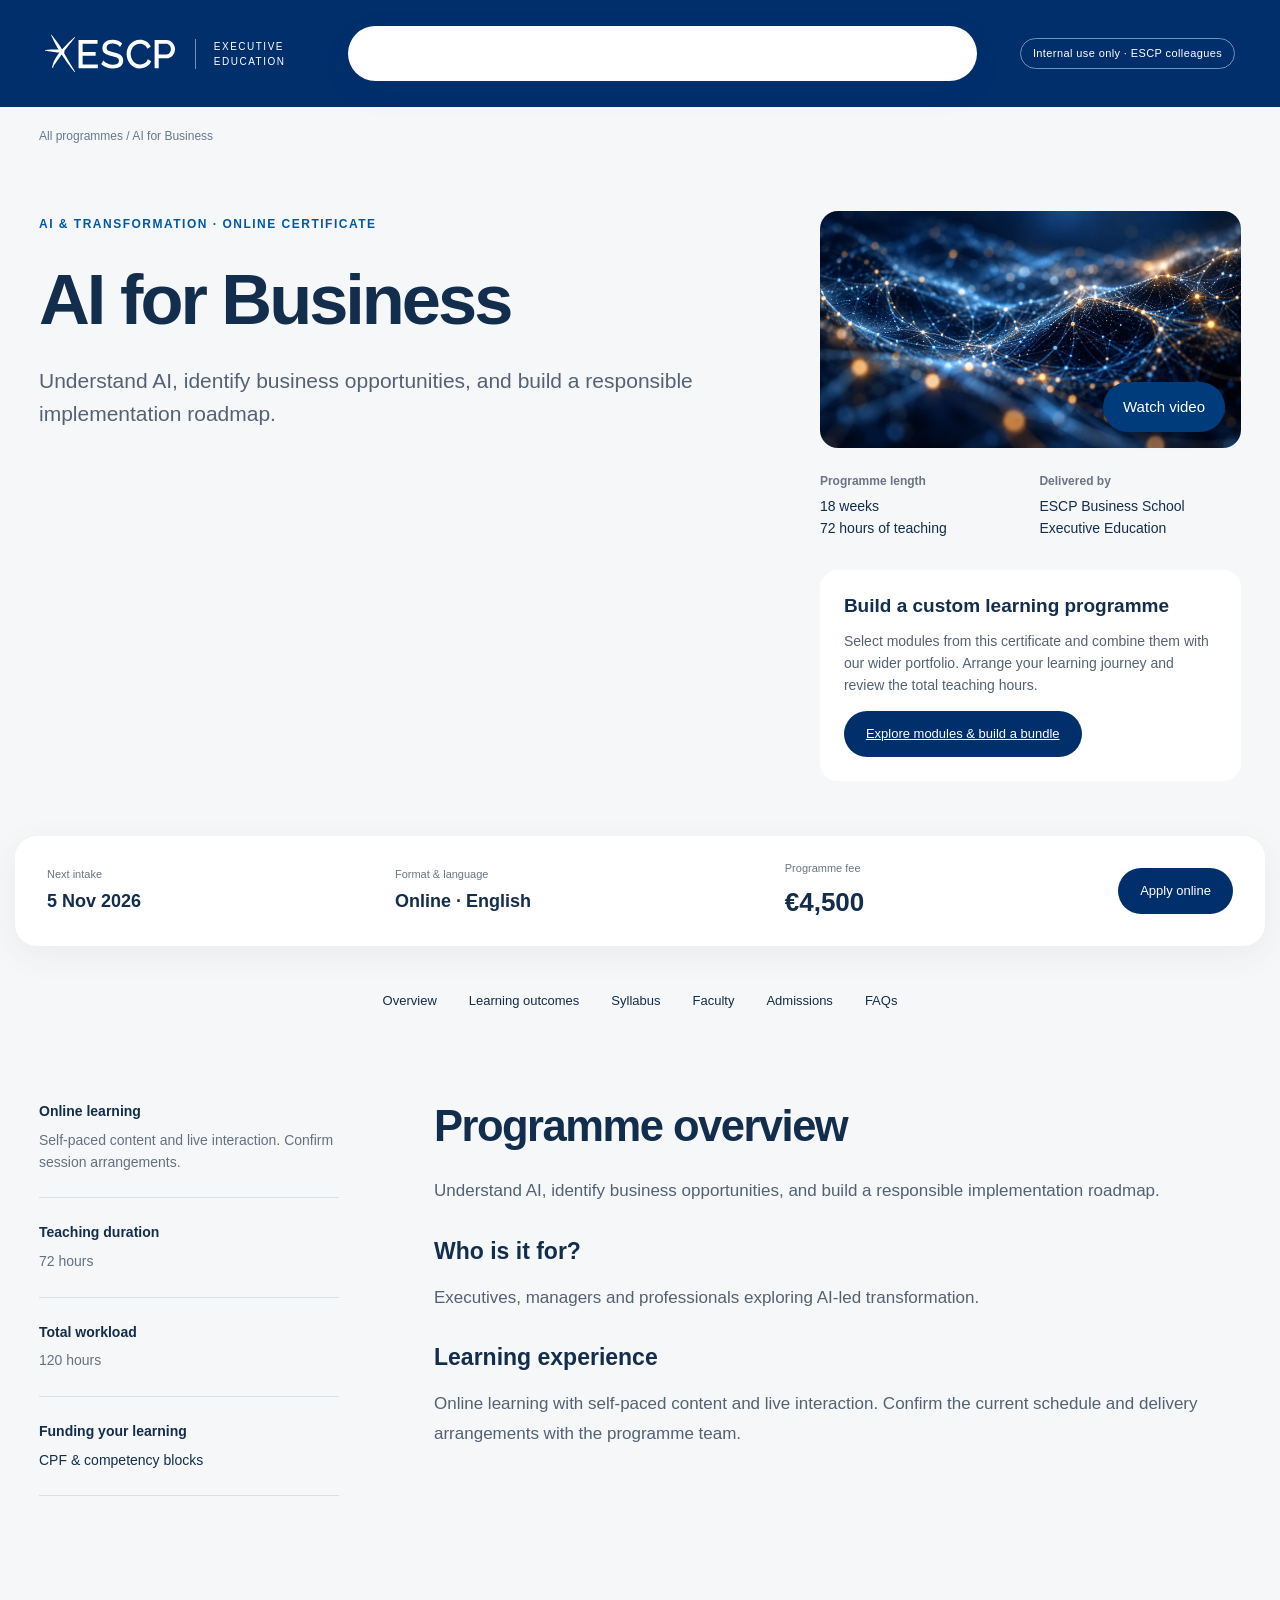
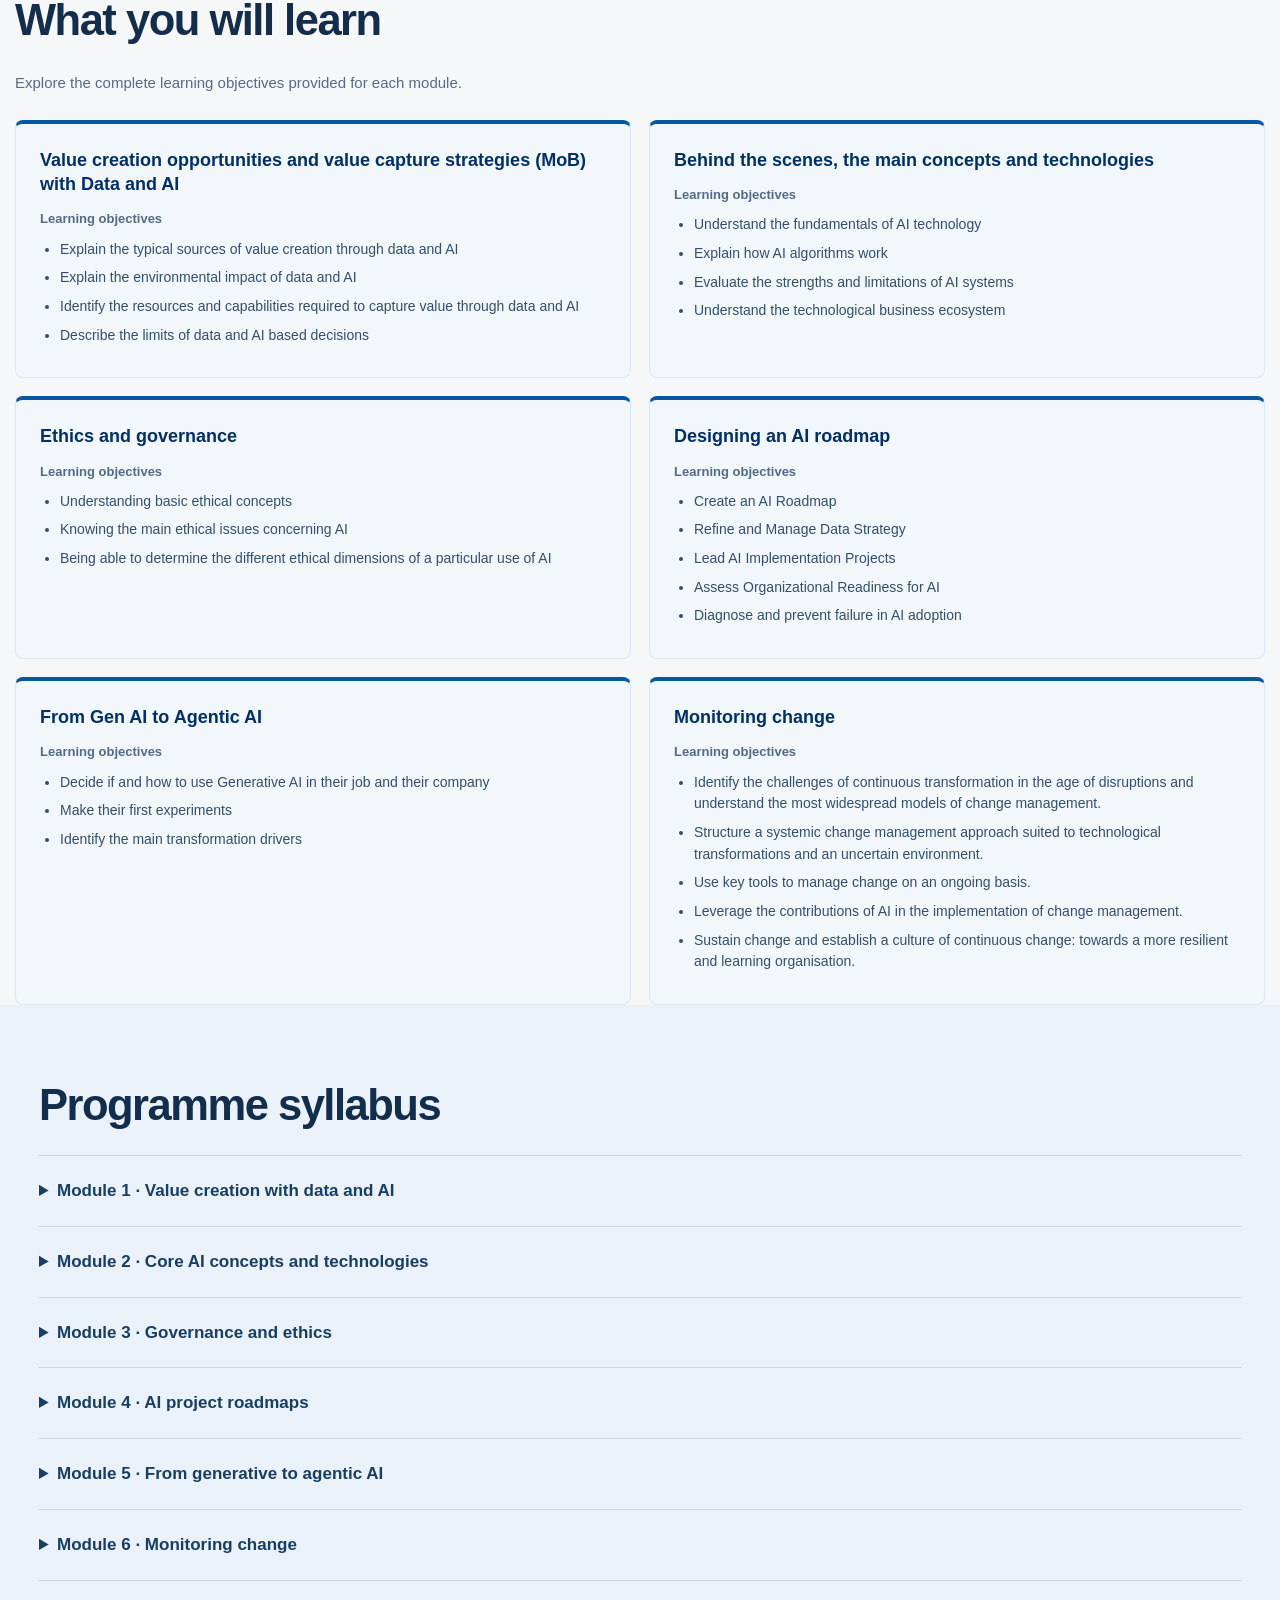
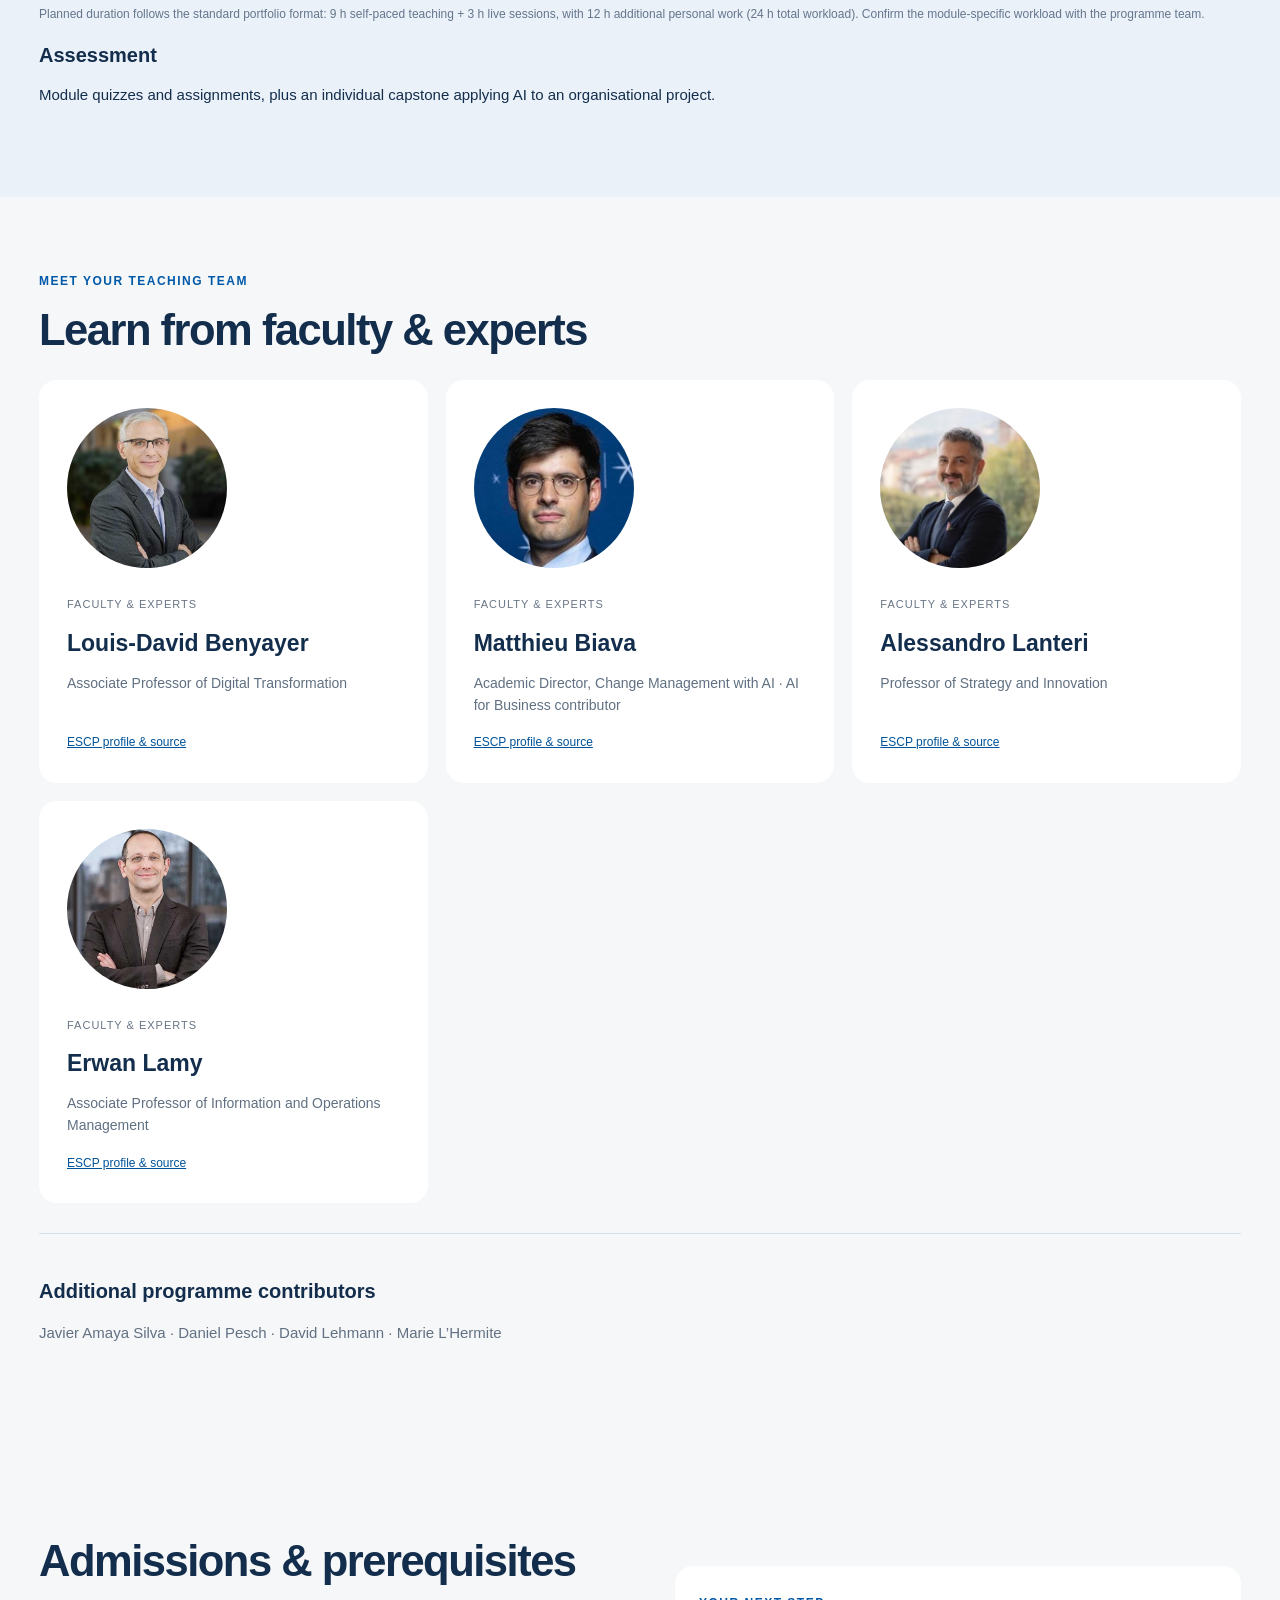
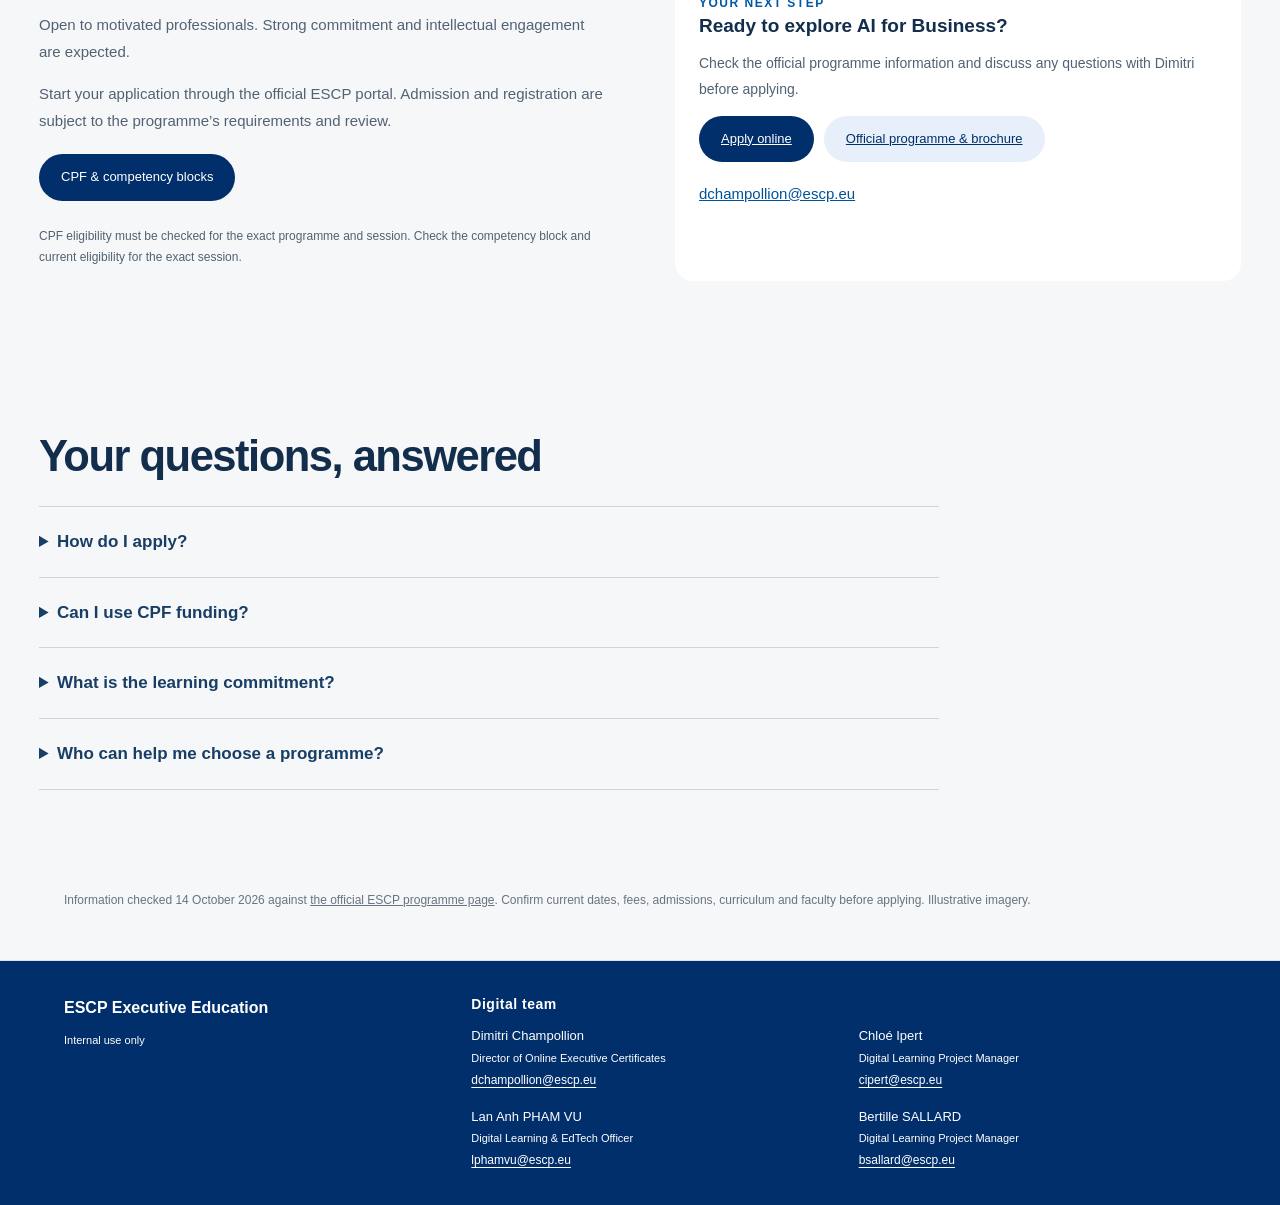
==== commit 87eb8912: "Simplify programme builder and show learning objectives as cards" ====
--- a/artificial-intelligence-business-certificate.html
+++ b/artificial-intelligence-business-certificate.html
@@ -23,7 +23,7 @@
 .footer-team li span,.footer-team li a{display:block}.footer-team li a{font-size:12px;margin-top:3px;overflow-wrap:anywhere;text-decoration:underline;text-underline-offset:3px}
 @media(max-width:700px){body>footer.digital-team-footer{grid-template-columns:1fr;gap:24px}.footer-team ul{grid-template-columns:1fr}body>header nav{flex-wrap:wrap}}
 @media print{body>header,body>footer.digital-team-footer{display:none!important}}
-</style><style>.digital-team-footer .team-role{display:block;color:#fff;font-size:11px;line-height:1.5;margin:3px 0 5px}</style></head><body class="detail-page"><header><a class="brand" href="index.html"><svg class="escp-logo" role="img" aria-label="ESCP" id="Calque_1" data-name="Calque 1" xmlns="http://www.w3.org/2000/svg" viewBox="0 0 990.33 285.51">
+</style><style>.digital-team-footer .team-role{display:block;color:#fff;font-size:11px;line-height:1.5;margin:3px 0 5px}</style><style id="learning-blocks-styles">#outcomes .learning-blocks{display:grid;grid-template-columns:repeat(2,minmax(0,1fr));gap:18px;margin-top:24px}#outcomes .learning-block{background:#f2f7fc;border:1px solid #dbe7f3;border-top:4px solid #0059a8;border-radius:8px;padding:24px;min-width:0}#outcomes .learning-block h3{color:#002f6c;font-size:18px;line-height:1.35;margin:0 0 12px}#outcomes .learning-block p{font-size:13px;margin:0 0 8px;color:#536b85}#outcomes .learning-block ul{padding-left:20px;margin:0}#outcomes .learning-block li{font-size:14px;line-height:1.55;margin:7px 0;color:#344f6c}@media(max-width:750px){#outcomes .learning-blocks{grid-template-columns:1fr}}</style></head><body class="detail-page"><header><a class="brand" href="index.html"><svg class="escp-logo" role="img" aria-label="ESCP" id="Calque_1" data-name="Calque 1" xmlns="http://www.w3.org/2000/svg" viewBox="0 0 990.33 285.51">
   <defs>
     <style>
       .cls-1 {
@@ -39,4 +39,4 @@
   <path class="cls-1" d="M780.55,192.4c-12.46,25.69-38.73,34.81-57.43,34.81-38.08,0-70.27-36.81-70.27-80.38,0-38.41,24.32-79.23,69.42-79.23,11.76,0,40.66,3.23,55.14,33.08l2.73,5.64,25.27-15.76-2.15-4.6c-14.04-29.98-43.9-47.87-79.86-47.87-63.72,0-101.79,54.7-101.79,107.59s40.33,111.04,100.37,111.04c31.53,0,70.98-17.49,85.36-50.92l2.09-4.88-26.34-13.75-2.54,5.22Z"/>
   <path class="cls-1" d="M866.21,68.36h57.43c19.55,0,35.45,18.24,35.45,40.66,0,19.99-11.82,41.24-33.74,41.24h-59.14v-81.89h0ZM924.49,39.14h-89.53v215.75h31.25v-75.42h60c39.61,0,64.13-36.57,64.13-70.46s-27.04-69.88-65.85-69.88Z"/>
   <path class="cls-1" d="M219.39,264.53c-25.55-40.41-51.27-85.07-75.49-127.48,1.39-.14,2.67-.8,3.68-1.93,1.44-1.61,1.82-3.72,1.64-5.89-.16-2.03-1.29-3.64-3.53-4.89,2.63-2.91,6.23-6.93,6.23-6.93,5.91-6.07,10.85-13.26,15.63-20.21,1.73-2.52,15.74-20.59,15.74-20.59l.11-.11c2.72-3.26,5.87-7.11,9.28-11.25,11.67-14.22,26.86-33.53,34.44-42.85,1.79-2.24,1.97-3.79,1.06-4.75-.73-.71-2.76-.69-4.48,1.17-9.63,9.75-21.68,19.23-32.15,29.09-5.27,4.96-22.19,22.68-25.47,25.65-5.98,5.43-10.39,11.31-15.62,16.75-6.99,7.29-14.53,14.11-20.56,21.03-3.28-5.39-10.43-17.68-13.57-22.22-2.81-4.06-9.13-13.94-11.01-16.32-4.82-6.09-17.49-23.14-18.75-24.82,0,0-4.7-6.73-6.92-9.34,0,0-23.98-30.27-29.04-36.45-1.26-1.63-2.34-2.73-3.69-1.92-1.24.94-1.04,2.22-.14,4.12.57,1.11,18.43,39.18,18.43,39.18,2.7,5.65,17.03,32.33,19.82,37.5,4.13,7.66,8.41,15.59,13.24,23.07,2.12,3.25,4.41,6.44,6.68,9.59-1.48.02-20.09-.43-23.58-.51-3.09-.07-8.47-.22-11.43-.3-6.49-.17-14.48.3-26.02.3l-18.95.56c-1.83,0-15.92,1.51-18.65,1.96-.9.15-2.09.48-2.76.58-1.66.27-3.22.89-3.53,2.38-.38,2.06,3.53,1.98,4.47,2.35,8.89,1.89,21.7,3.64,23.65,3.92q13.8,1.96,37.45,5.88c2.68.44,28.39,4.1,31.46,4.46,3.08.36,10.12-.05,13.08.34-14.07,17.35-27.47,38.29-38.11,58.02-8.57,15.89-12.63,33.27-16.54,49.03-.78,3.1-2.49,9.14,1.48,9.63,3.88.48,6.26-6.52,6.26-6.52,4.79-13.72,15.1-25.71,23.08-37.53.88-1.3,14.57-20.66,24.7-34.17,1.29-1.87,14.86-23.1,16.11-24.42,3.67,4.45,7.76,13.43,11.51,18.77,7.27,10.35,14.7,19.41,21.47,31.65,15.56,23.98,53.61,69.57,60.74,79.56.98,1.37,2.26,3.06,4.21,4.47,1.15.83,2.48,1.72,3.4,1.22,1.75-.96.61-2.53-.04-4.2-.38-.98-.84-1.93-1.36-2.85l-4.91-8.82c-.82-1.71-1.74-3.36-2.75-4.97Z"/>
-</svg><span>EXECUTIVE EDUCATION</span></a><nav><a href="design-programme.html">Design a programme</a><a href="index.html#portfolio">Programmes</a><a href="index.html#timeline">Intake calendar</a><a href="index.html#funding">CPF &amp; competency blocks</a></nav><span class="internal-use">Internal use only · ESCP colleagues</span></header><main><div class="crumbs"><a href="index.html#portfolio">All programmes</a> / AI for Business</div><section class="detail-hero"><div class="detail-title"><span class="eyebrow">AI &amp; transformation · Online certificate</span><h1>AI for Business</h1><p class="programintro">Understand AI, identify business opportunities, and build a responsible implementation roadmap.</p></div><div><div class="media-preview"><img class="coursevisual" src="assets/ai.jpg" alt="AI &amp; transformation programme illustration"><button onclick="playVideo(0)">Watch video</button></div><div class="hero-facts"><div><b>Programme length</b>18 weeks<br>72 hours of teaching</div><div><b>Delivered by</b>ESCP Business School<br>Executive Education</div></div><div class="enquiry-card"><h3>Build a custom learning programme</h3><p>Select modules from this certificate and combine them with our wider portfolio. Arrange your learning journey and review the total teaching hours.</p><a class="cta" href="design-programme.html">Explore modules & build a bundle</a></div></div></section><section class="enroll-bar" aria-label="Programme enrolment"><div><small>Next intake</small><strong>5 Nov 2026</strong></div><div><small>Format & language</small><strong>Online · English</strong></div><div class="price"><small>Programme fee</small><strong>€4,500</strong></div><a class="cta" href="https://openenrollment.escp.eu/templates/6824a8dc40f1b31d6e028f21/start" target="_blank" rel="noopener">Apply online</a></section><nav class="detail-nav" aria-label="Programme sections"><a href="#overview">Overview</a><a href="#outcomes">Learning outcomes</a><a href="#curriculum">Syllabus</a><a href="#faculty">Faculty</a><a href="#admissions">Admissions</a><a href="#faqs">FAQs</a></nav><section class="detail-section overview-layout" id="overview"><aside class="overview-meta"><div><b>Online learning</b><span>Self-paced content and live interaction. Confirm session arrangements.</span></div><div><b>Teaching duration</b><span>72 hours</span></div><div><b>Total workload</b><span>120 hours</span></div><div><b>Funding your learning</b><a href="index.html#funding">CPF &amp; competency blocks</a></div></aside><div class="overview-copy"><h2>Programme overview</h2><p>Understand AI, identify business opportunities, and build a responsible implementation roadmap.</p><h3>Who is it for?</h3><p>Executives, managers and professionals exploring AI-led transformation.</p><h3>Learning experience</h3><p>Online learning with self-paced content and live interaction. Confirm the current schedule and delivery arrangements with the programme team.</p></div></section><section class="detail-section course-section" id="outcomes"><h2>What you will learn</h2><p>Explore the complete learning objectives provided for each module.</p><details><summary>Value creation opportunities and value capture strategies (MoB) with Data and AI · AIBUS-01</summary><p><strong>Learning objectives</strong></p><ul><li>Explain the typical sources of value creation through data and AI</li><li>Explain the environmental impact of data and AI</li><li>Identify the resources and capabilities required to capture value through data and AI</li><li>Describe the limits of data and AI based decisions</li></ul></details><details><summary>Behind the scenes, the main concepts and technologies · AIBUS-02</summary><p><strong>Learning objectives</strong></p><ul><li>Understand the fundamentals of AI technology</li><li>Explain how AI algorithms work</li><li>Evaluate the strengths and limitations of AI systems</li><li>Understand the technological business ecosystem</li></ul></details><details><summary>Ethics and governance · AIBUS-03</summary><p><strong>Learning objectives</strong></p><ul><li>Understanding basic ethical concepts</li><li>Knowing the main ethical issues concerning AI</li><li>Being able to determine the different ethical dimensions of a particular use of AI</li></ul></details><details><summary>Designing an AI roadmap · AIBUS-04</summary><p><strong>Learning objectives</strong></p><ul><li>Create an AI Roadmap</li><li>Refine and Manage Data Strategy</li><li>Lead AI Implementation Projects</li><li>Assess Organizational Readiness for AI</li><li>Diagnose and prevent failure in AI adoption</li></ul></details><details><summary>From Gen AI to Agentic AI · AIBUS-05</summary><p><strong>Learning objectives</strong></p><ul><li>Decide if and how to use Generative AI in their job and their company</li><li>Make their first experiments</li><li>Identify the main transformation drivers</li></ul></details><details><summary>Monitoring change · TECH-01</summary><p><strong>Learning objectives</strong></p><ul><li>Identify the challenges of continuous transformation in the age of disruptions and understand the most widespread models of change management.</li><li>Structure a systemic change management approach suited to technological transformations and an uncertain environment.</li><li>Use key tools to manage change on an ongoing basis.</li><li>Leverage the contributions of AI in the implementation of change management.</li><li>Sustain change and establish a culture of continuous change: towards a more resilient and learning organisation.</li></ul></details></section><div class="syllabus-band"><section class="detail-section syllabus-layout" id="curriculum"><div><h2>Programme syllabus</h2><details><summary>Module 1 · Value creation with data and AI</summary><div class="module-meta"><span class="module-code">Course code: <strong>AIBUS-01</strong></span><span class="module-duration">Planned teaching: 12 h · Live sessions: 3 h</span><div class="module-professors"><div class="module-professor"><img src="assets/faculty/benyayer.jpg" alt="Louis-David Benyayer" loading="lazy" width="58" height="58"><span>Louis-David Benyayer</span></div></div></div><p class="bundle-module-link"><a class="cta secondary" href="design-programme.html?module=AIBUS-01">Design a programme with this module</a></p><div class="module-objectives" data-course-code="AIBUS-01"><p><strong>Learning objectives</strong></p><ul><li>Explain the typical sources of value creation through data and AI</li><li>Explain the environmental impact of data and AI</li><li>Identify the resources and capabilities required to capture value through data and AI</li><li>Describe the limits of data and AI based decisions</li></ul></div></details><details><summary>Module 2 · Core AI concepts and technologies</summary><div class="module-meta"><span class="module-code">Course code: <strong>AIBUS-02</strong></span><span class="module-duration">Planned teaching: 12 h · Live sessions: 3 h</span><div class="module-professors"><div class="module-professor"><span class="professor-initials" aria-hidden="true">DP</span><span>Daniel Pesch<small>Photo to be added</small></span></div><div class="module-professor"><span class="professor-initials" aria-hidden="true">DL</span><span>David Lehmann<small>Photo to be added</small></span></div><div class="module-professor"><span class="professor-initials" aria-hidden="true">JA</span><span>Javier Amaya Silva<small>Photo to be added</small></span></div></div></div><p class="bundle-module-link"><a class="cta secondary" href="design-programme.html?module=AIBUS-02">Design a programme with this module</a></p><div class="module-objectives" data-course-code="AIBUS-02"><p><strong>Learning objectives</strong></p><ul><li>Understand the fundamentals of AI technology</li><li>Explain how AI algorithms work</li><li>Evaluate the strengths and limitations of AI systems</li><li>Understand the technological business ecosystem</li></ul></div></details><details><summary>Module 3 · Governance and ethics</summary><div class="module-meta"><span class="module-code">Course code: <strong>AIBUS-03</strong></span><span class="module-duration">Planned teaching: 12 h · Live sessions: 3 h</span><div class="module-professors"><div class="module-professor"><img src="assets/faculty/lamy.jpg" alt="Erwan Lamy" loading="lazy" width="58" height="58"><span>Erwan Lamy</span></div><div class="module-professor"><span class="professor-initials" aria-hidden="true">ML</span><span>Marie Lhermite<small>Photo to be added</small></span></div></div></div><p class="bundle-module-link"><a class="cta secondary" href="design-programme.html?module=AIBUS-03">Design a programme with this module</a></p><div class="module-objectives" data-course-code="AIBUS-03"><p><strong>Learning objectives</strong></p><ul><li>Understanding basic ethical concepts</li><li>Knowing the main ethical issues concerning AI</li><li>Being able to determine the different ethical dimensions of a particular use of AI</li></ul></div></details><details><summary>Module 4 · AI project roadmaps</summary><div class="module-meta"><span class="module-code">Course code: <strong>AIBUS-04</strong></span><span class="module-duration">Planned teaching: 12 h · Live sessions: 3 h</span><div class="module-professors"><div class="module-professor"><img src="assets/faculty/lanteri.jpg" alt="Alessandro Lanteri" loading="lazy" width="58" height="58"><span>Alessandro Lanteri</span></div></div></div><p class="bundle-module-link"><a class="cta secondary" href="design-programme.html?module=AIBUS-04">Design a programme with this module</a></p><div class="module-objectives" data-course-code="AIBUS-04"><p><strong>Learning objectives</strong></p><ul><li>Create an AI Roadmap</li><li>Refine and Manage Data Strategy</li><li>Lead AI Implementation Projects</li><li>Assess Organizational Readiness for AI</li><li>Diagnose and prevent failure in AI adoption</li></ul></div></details><details><summary>Module 5 · From generative to agentic AI</summary><div class="module-meta"><span class="module-code">Course code: <strong>AIBUS-05</strong></span><span class="module-duration">Planned teaching: 12 h · Live sessions: 3 h</span><div class="module-professors"><div class="module-professor"><img src="assets/faculty/benyayer.jpg" alt="Louis-David Benyayer" loading="lazy" width="58" height="58"><span>Louis-David Benyayer</span></div></div></div><p class="bundle-module-link"><a class="cta secondary" href="design-programme.html?module=AIBUS-05">Design a programme with this module</a></p><div class="module-objectives" data-course-code="AIBUS-05"><p><strong>Learning objectives</strong></p><ul><li>Decide if and how to use Generative AI in their job and their company</li><li>Make their first experiments</li><li>Identify the main transformation drivers</li></ul></div></details><details><summary>Module 6 · Monitoring change</summary><div class="module-meta"><span class="module-code">Course code: <strong>TECH-01</strong></span><span class="module-duration">Planned teaching: 12 h · Live sessions: 3 h</span><div class="module-professors"><div class="module-professor"><img src="assets/faculty/biava.jpg" alt="Matthieu Biava" loading="lazy" width="58" height="58"><span>Matthieu Biava</span></div></div></div><p class="bundle-module-link"><a class="cta secondary" href="design-programme.html?module=TECH-01">Design a programme with this module</a></p><div class="module-objectives" data-course-code="TECH-01"><p><strong>Learning objectives</strong></p><ul><li>Identify the challenges of continuous transformation in the age of disruptions and understand the most widespread models of change management.</li><li>Structure a systemic change management approach suited to technological transformations and an uncertain environment.</li><li>Use key tools to manage change on an ongoing basis.</li><li>Leverage the contributions of AI in the implementation of change management.</li><li>Sustain change and establish a culture of continuous change: towards a more resilient and learning organisation.</li></ul></div></details><p class="duration-note">Planned duration follows the standard portfolio format: 9 h self-paced teaching + 3 h live sessions, with 12 h additional personal work (24 h total workload). Confirm the module-specific workload with the programme team.</p><h3>Assessment</h3><p>Module quizzes and assignments, plus an individual capstone applying AI to an organisational project.</p></div></section></div><section class="detail-section" id="faculty"><span class="eyebrow">Meet your teaching team</span><h2>Learn from faculty & experts</h2><div class="faculty-grid"><article class="faculty-person"><img class="faculty-portrait" src="assets/faculty/benyayer.jpg" alt="Louis-David Benyayer" loading="lazy" width="320" height="320"><div class="faculty-copy"><small>Faculty & experts</small><h3>Louis-David Benyayer</h3><p>Associate Professor of Digital Transformation</p><a href="https://escp.eu/fr/node/45908" target="_blank" rel="noopener">ESCP profile & source</a></div></article><article class="faculty-person"><img class="faculty-portrait" src="assets/faculty/biava.jpg" alt="Matthieu Biava" loading="lazy" width="320" height="320"><div class="faculty-copy"><small>Faculty & experts</small><h3>Matthieu Biava</h3><p>Academic Director, Change Management with AI · AI for Business contributor</p><a href="https://escp.eu/fr/programmes/open-programmes/change-management-with-ai" target="_blank" rel="noopener">ESCP profile & source</a></div></article><article class="faculty-person"><img class="faculty-portrait" src="assets/faculty/lanteri.jpg" alt="Alessandro Lanteri" loading="lazy" width="320" height="320"><div class="faculty-copy"><small>Faculty & experts</small><h3>Alessandro Lanteri</h3><p>Professor of Strategy and Innovation</p><a href="https://escp.eu/faculty-research/faculty-members/lanteri-alessandro" target="_blank" rel="noopener">ESCP profile & source</a></div></article><article class="faculty-person"><img class="faculty-portrait" src="assets/faculty/lamy.jpg" alt="Erwan Lamy" loading="lazy" width="320" height="320"><div class="faculty-copy"><small>Faculty & experts</small><h3>Erwan Lamy</h3><p>Associate Professor of Information and Operations Management</p><a href="https://escp.eu/faculty-research/faculty-members/lamy-erwan?page=2" target="_blank" rel="noopener">ESCP profile & source</a></div></article></div><div class="other-contributors"><h3>Additional programme contributors</h3><p>Javier Amaya Silva · Daniel Pesch · David Lehmann · Marie L’Hermite</p></div></section><section class="detail-section admission-layout" id="admissions"><div><h2>Admissions & prerequisites</h2><p>Open to motivated professionals. Strong commitment and intellectual engagement are expected.</p><p>Start your application through the official ESCP portal. Admission and registration are subject to the programme’s requirements and review.</p><div class="actions"><a class="cta" href="index.html#funding">CPF &amp; competency blocks</a></div><p class="note">CPF eligibility must be checked for the exact programme and session. Check the competency block and current eligibility for the exact session.</p></div><div class="enquiry-card"><span class="eyebrow">Your next step</span><h3>Ready to explore AI for Business?</h3><p>Check the official programme information and discuss any questions with Dimitri before applying.</p><div id="applyactions"></div><div class="actions"><a href="mailto:dchampollion@escp.eu">dchampollion@escp.eu</a></div></div></section><section class="detail-section" id="faqs"><h2>Your questions, answered</h2><div class="faq-list"><details><summary>How do I apply?</summary><p>Use the Apply online button to open ESCP’s official application portal. The programme team confirms admissions requirements and your place. If registration is not yet open, contact Dimitri.</p></details><details><summary>Can I use CPF funding?</summary><p>Eligibility depends on the exact programme and session. Verify its listing on Mon Compte Formation and use our <a href="index.html#funding"><u>CPF and competency block guide</u></a> to explore your options.</p></details><details><summary>What is the learning commitment?</summary><p>Teaching duration: 72 hours. Programme length: 18 weeks. Total workload: 120 hours. Confirm the weekly schedule and assessment requirements with the programme team.</p></details><details><summary>Who can help me choose a programme?</summary><p>Contact programme director <a href="mailto:dchampollion@escp.eu"><u>Dimitri Champollion</u></a> to discuss your goals, programme fit and upcoming sessions.</p></details></div></section><div class="source-note"><p class="note">Information checked 14 October 2026 against <a href="https://escp.eu/programmes/open-programmes/artificial-intelligence-business-certificate" target="_blank" rel="noopener"><u>the official ESCP programme page</u></a>. Confirm current dates, fees, admissions, curriculum and faculty before applying. Illustrative imagery.</p></div></main><footer class="digital-team-footer"><div class="footer-heading"><strong>ESCP Executive Education</strong><span>Internal use only</span></div><div class="footer-team"><h2>Digital team</h2><ul><li><span>Dimitri Champollion</span><small class="team-role">Director of Online Executive Certificates</small><a href="mailto:dchampollion@escp.eu">dchampollion@escp.eu</a></li><li><span>Chloé Ipert</span><small class="team-role">Digital Learning Project Manager</small><a href="mailto:cipert@escp.eu">cipert@escp.eu</a></li><li><span>Lan Anh PHAM VU</span><small class="team-role">Digital Learning &amp; EdTech Officer</small><a href="mailto:lphamvu@escp.eu">lphamvu@escp.eu</a></li><li><span>Bertille SALLARD</span><small class="team-role">Digital Learning Project Manager</small><a href="mailto:bsallard@escp.eu">bsallard@escp.eu</a></li></ul></div></footer><dialog id="modal"><button class="close" id="close">Close</button><div id="modalbody"></div></dialog><script>const data=[["AI for Business", "AI & transformation", "5 Nov 2026", "2026-11-05", "72 hours", "English", "Understand AI, identify business opportunities, and build a responsible implementation roadmap.", "artificial-intelligence-business-certificate", "6824a8dc40f1b31d6e028f21", "Executives, managers and professionals exploring AI-led transformation.", "AI value creation; core technologies; governance and ethics; AI project roadmaps; generative and agentic AI; monitoring change."], ["Finance for Executives", "Finance", "26 Oct 2026", "2026-10-26", "70 hours", "English / French", "Strengthen financial judgement, interpret financial information, and contribute to investment decisions.", "finance-executives", "687ed5206ab72813c16347e3", "Professionals seeking greater confidence in corporate finance.", "Financial performance, financial statements, investment decisions, financing and value creation."], ["Change Management with AI", "AI & transformation", "22 Oct 2026", "2026-10-22", "60 hours", "English", "Lead technology adoption and help people and organisations navigate AI-driven change.", "change-management-with-ai", "687ed62d6ab72813c1634b5a", "Functional managers, business unit leaders and transformation consultants.", "Initiating change; emerging technologies; uncertainty; AI roadmaps; overcoming resistance."], ["AI and Financial Innovation", "Finance", "24 Nov 2026", "2026-11-24", "60 hours", "English", "Connect financial strategy with AI applications and emerging financial technologies.", "financial-innovation-ai", "688c449c6ab728b9772b037b", "Banking, asset management, fintech and corporate finance professionals.", "Financial business models, AI decision-making, fintech, decentralised finance and practical AI projects."], ["Strategic Leadership for Sustainable Transformation", "Sustainability", "Feb 2027", "2027-02-01", "60 hours", "English", "Turn sustainability priorities into practical business strategies and organisational change.", "strategic-leadership-sustainable-transformation", "68a433ab5d69356dd75efb94", "Strategy, innovation and sustainability leaders, managers and consultants.", "Supply chain governance; sustainable business models; leadership; transformation management; risk."], ["AI & Data for Marketing Leaders", "Marketing", "5 Nov 2026", "2026-11-05", "See programme page", "English", "Use data and AI to guide marketing strategy, customer experience, and performance.", "certificate-ai-data-marketing-leaders", "691c9e423b5d002723d7b963", "Marketing, product, communication, digital and CRM professionals.", "Marketing strategy, customer intelligence, AI-enhanced journeys, omnichannel communication, performance and governance."], ["Cybersecurity for Business Leaders", "Cybersecurity", "8 Dec 2026", "2026-12-08", "60 hours", "English", "Build the strategic perspective needed to govern cyber risk and strengthen organisational resilience.", "cybersecurity-for-business-leaders", "", "Executives and senior decision-makers responsible for digital resilience.", "Geopolitics; threat analysis; regulation; risk protection and governance; cyber crisis decisions."], ["Geopolitics & Tech", "Geopolitics", "To be announced", "", "To be announced", "To be announced", "A programme in development at the intersection of geopolitics and technology.", "", "", "Audience details to be announced.", "Programme content, dates, fees and registration details will be published once confirmed."]];const programmes=[{"weeks": "18 weeks", "workload": "120 hours", "prereq": "Open to motivated professionals. Strong commitment and intellectual engagement are expected.", "objectives": ["Identify opportunities to create value with AI.", "Plan an AI implementation roadmap.", "Evaluate governance, ethics and responsible adoption."], "modules": ["Value creation with data and AI", "Core AI concepts and technologies", "Governance and ethics", "AI project roadmaps", "From generative to agentic AI", "Monitoring change"], "faculty": ["Louis-David Benyayer", "Javier Amaya Silva, Daniel Pesch and David Lehmann", "Erwan Lamy and Marie L’Hermite", "Alessandro Lanteri", "Matthieu Biava"], "assessment": "Module quizzes and assignments, plus an individual capstone applying AI to an organisational project.", "title": "AI for Business", "topic": "AI & transformation", "date": "5 Nov 2026", "sort": "2026-11-05", "hours": "72 hours", "language": "English", "description": "Understand AI, identify business opportunities, and build a responsible implementation roadmap.", "official": "https://escp.eu/programmes/open-programmes/artificial-intelligence-business-certificate", "apply": "https://openenrollment.escp.eu/templates/6824a8dc40f1b31d6e028f21/start", "audience": "Executives, managers and professionals exploring AI-led transformation.", "slug": "artificial-intelligence-business-certificate", "image": "ai"}, {"weeks": "Confirm with programme team", "workload": "Confirm with programme team", "prereq": "Open to non-financial professionals. No prior financial expertise is required.", "objectives": ["Interpret financial statements and performance indicators.", "Evaluate investments and business value.", "Use financial reasoning in strategic decisions."], "modules": ["Course overview and financial approach", "Demystifying financial logic", "Financial analysis: statements and accounting", "Financial analysis: performance indicators", "Investment project valuation", "Financial asset valuation", "Cost of capital"], "faculty": [], "assessment": "Confirm the current assessment and certificate requirements with the programme team.", "title": "Finance for Executives", "topic": "Finance", "date": "26 Oct 2026", "sort": "2026-10-26", "hours": "70 hours", "language": "English / French", "description": "Strengthen financial judgement, interpret financial information, and contribute to investment decisions.", "official": "https://escp.eu/programmes/open-programmes/finance-executives", "apply": "https://openenrollment.escp.eu/templates/687ed5206ab72813c16347e3/start", "audience": "Professionals seeking greater confidence in corporate finance.", "slug": "finance-executives", "image": "finance"}, {"weeks": "15 weeks", "workload": "120 hours", "prereq": "Open to motivated professionals. No technical background is required.", "objectives": ["Plan technology-driven transformation.", "Evaluate organisational and ethical implications.", "Address resistance and support adoption."], "modules": ["Initiating and monitoring change", "Emerging technologies", "Navigating uncertainty", "Designing an AI roadmap", "Overcoming resistance to change"], "faculty": [], "assessment": "Module quizzes and assignments, plus an individual capstone on technological change.", "title": "Change Management with AI", "topic": "AI & transformation", "date": "22 Oct 2026", "sort": "2026-10-22", "hours": "60 hours", "language": "English", "description": "Lead technology adoption and help people and organisations navigate AI-driven change.", "official": "https://escp.eu/programmes/open-programmes/change-management-with-ai", "apply": "https://openenrollment.escp.eu/templates/687ed62d6ab72813c1634b5a/start", "audience": "Functional managers, business unit leaders and transformation consultants.", "slug": "change-management-with-ai", "image": "bridge"}, {"weeks": "15 weeks", "workload": "120 hours", "prereq": "Confirm entry requirements and the expected technical preparation with the programme team.", "objectives": ["Evaluate financial business model innovation.", "Assess AI and fintech applications.", "Plan implementation and consider digital-asset risks."], "modules": ["Elective: fintech and financial services OR decentralised finance and digital assets", "Business model innovation in finance", "AI applications in finance", "Leading AI implementation in finance", "Generative AI and machine learning in finance"], "faculty": ["Santiago Barraza (Academic Director)"], "assessment": "Quizzes and assignments, plus a group capstone project.", "title": "AI and Financial Innovation", "topic": "Finance", "date": "24 Nov 2026", "sort": "2026-11-24", "hours": "60 hours", "language": "English", "description": "Connect financial strategy with AI applications and emerging financial technologies.", "official": "https://escp.eu/programmes/open-programmes/financial-innovation-ai", "apply": "https://openenrollment.escp.eu/templates/688c449c6ab728b9772b037b/start", "audience": "Banking, asset management, fintech and corporate finance professionals.", "slug": "financial-innovation-ai", "image": "finance"}, {"weeks": "17 weeks", "workload": "120 hours", "prereq": "Open to motivated professionals. Strong commitment and intellectual engagement are expected.", "objectives": ["Identify sustainable business opportunities.", "Lead organisational transformation.", "Assess sustainability-related risks."], "modules": ["Sustainability and supply chain governance", "Designing sustainable business models", "Leadership for sustainability transformation", "Sustainable transformation management", "Risk management"], "faculty": ["Christian Durach", "Florian Lüdeke-Freund", "Carolin Waldner", "Max Weiß", "Ulrich Hagel and Michael Wiedmann"], "assessment": "Module quizzes and/or assignments, plus an individual capstone.", "title": "Strategic Leadership for Sustainable Transformation", "topic": "Sustainability", "date": "Feb 2027", "sort": "2027-02-01", "hours": "60 hours", "language": "English", "description": "Turn sustainability priorities into practical business strategies and organisational change.", "official": "https://escp.eu/programmes/open-programmes/strategic-leadership-sustainable-transformation", "apply": "https://openenrollment.escp.eu/templates/68a433ab5d69356dd75efb94/start", "audience": "Strategy, innovation and sustainability leaders, managers and consultants.", "slug": "strategic-leadership-sustainable-transformation", "image": "sustainability"}, {"weeks": "Confirm with programme team", "workload": "Confirm with programme team", "prereq": "Confirm current admission requirements with the programme team.", "objectives": ["Build data-informed marketing strategies.", "Use AI for customer insight and experience.", "Develop responsible marketing technology governance."], "modules": ["Marketing strategy and value creation in the AI era", "Decision intelligence and customer insights", "AI-enabled customer experience design", "AI-enabled creative practices and omnichannel communication", "Marketing technology, governance and operating models"], "faculty": ["Isabella Maggioni", "Hsin-Hsuan Meg Lee", "Vitor Lima", "Lorena Blasco-Arcas", "Guillaume Thfoin"], "assessment": "Module quizzes and/or assignments, plus an individual capstone.", "title": "AI & Data for Marketing Leaders", "topic": "Marketing", "date": "5 Nov 2026", "sort": "2026-11-05", "hours": "See programme page", "language": "English", "description": "Use data and AI to guide marketing strategy, customer experience, and performance.", "official": "https://escp.eu/programmes/open-programmes/certificate-ai-data-marketing-leaders", "apply": "https://openenrollment.escp.eu/templates/691c9e423b5d002723d7b963/start", "audience": "Marketing, product, communication, digital and CRM professionals.", "slug": "certificate-ai-data-marketing-leaders", "image": "marketing"}, {"weeks": "17 weeks", "workload": "120 hours", "prereq": "No technical background is required. Designed around executive oversight and governance.", "objectives": ["Assess strategic cyber risks.", "Strengthen governance and organisational resilience.", "Practise executive cyber-crisis decisions."], "modules": ["Geopolitics and cybersecurity", "Threat analysis and risk assessment", "Regulatory environment", "Risk protection strategy and governance", "Cyber-crisis decision exercise"], "faculty": ["Bastian Dufilhol (Academic Director)"], "assessment": "Quizzes, assignments, and an individual confidential capstone on an organisational challenge.", "title": "Cybersecurity for Business Leaders", "topic": "Cybersecurity", "date": "8 Dec 2026", "sort": "2026-12-08", "hours": "60 hours", "language": "English", "description": "Build the strategic perspective needed to govern cyber risk and strengthen organisational resilience.", "official": "https://escp.eu/programmes/open-programmes/cybersecurity-for-business-leaders", "apply": "https://escp.eu/programmes/open-programmes/cybersecurity-for-business-leaders", "audience": "Executives and senior decision-makers responsible for digital resilience.", "slug": "cybersecurity-for-business-leaders", "image": "cyber"}, {"weeks": "To be announced", "workload": "To be announced", "prereq": "To be announced.", "objectives": [], "modules": [], "faculty": [], "assessment": "Programme structure and assessment are to be announced.", "title": "Geopolitics & Tech", "topic": "Geopolitics", "date": "To be announced", "sort": "", "hours": "To be announced", "language": "To be announced", "description": "A programme in development at the intersection of geopolitics and technology.", "official": "", "apply": "", "audience": "Audience details to be announced.", "slug": "geopolitics-tech", "image": "geopolitics"}];const media={"0": {"url": "https://player.vimeo.com/video/1094338998?h=e0b5389a53", "label": "Watch programme video", "type": "video"}, "1": {"url": "https://webikeo.fr/landing/risque-et-rentabilite-les-dessous-d-un-couple-mythique/14084?campaign=replay-eventPg", "label": "Watch official masterclass replay", "type": "replay"}, "2": {"url": "https://webikeo.fr/landing/transformation-ia-et-consulting-integrer-l-ia-dans-le-metier-du-consultant/14082?campaign=replay-eventPg", "label": "Watch official masterclass replay", "type": "replay"}, "3": {"url": "https://escp-eu.zoom.us/rec/share/S6P5GscLFwroqo63vJDANc3exgMSUQARnRcdG3LL-8O4dvgtA1yN7rGz7vM_KsVX.BYK65XeLE7otZrnm", "label": "Watch official masterclass replay", "type": "replay"}, "4": {"url": "https://webikeo.fr/landing/ia-et-entreprise-potentiel-reel-risques-reels-comment-decider-avec-lucidite/14368?campaign=Replay", "label": "Watch official masterclass replay", "type": "replay"}, "5": {"url": "https://webikeo.fr/landing/vos-prochains-clients-seront-des-agents-ia-le-marketing-change-ses-regles-etes-vous-pret/14593?campaign=Replay", "label": "Watch official masterclass replay", "type": "replay"}};function actions(d){return d.apply?`<a class="cta" href="${d.apply}" target="_blank" rel="noopener">Apply online</a><a class="cta secondary" href="${d.official}" target="_blank" rel="noopener">Official programme & brochure</a>`:'<p>Registration details to be announced.</p>'}function playVideo(i){const m=media[i],d=programmes[i];if(!m)return;document.getElementById('modalbody').innerHTML=`<span class="eyebrow">${m.type==='video'?'Programme video':'Official masterclass replay'}</span><h2>${d.title}</h2>`+(m.type==='video'?`<div class="video-frame"><iframe src="${m.url}" title="${d.title} programme video" allow="fullscreen; picture-in-picture" allowfullscreen referrerpolicy="strict-origin-when-cross-origin"></iframe></div><p><a class="cta secondary" href="${d.official}" target="_blank" rel="noopener">Open video on official programme page</a></p>`:`<p>The replay linked from the official ESCP programme page opens on its provider’s website. Registration may be required.</p><a class="cta" href="${m.url}" target="_blank" rel="noopener">Open official replay</a>`);document.getElementById('modal').showModal()}document.getElementById('close').onclick=()=>document.getElementById('modal').close();document.getElementById('modal').addEventListener('close',()=>{document.getElementById('modalbody').innerHTML=''});document.getElementById("applyactions").innerHTML=actions(programmes[0]);</script></body></html>
+</svg><span>EXECUTIVE EDUCATION</span></a><nav><a href="design-programme.html">Design a programme</a><a href="index.html#portfolio">Programmes</a><a href="index.html#timeline">Intake calendar</a><a href="index.html#funding">CPF &amp; competency blocks</a></nav><span class="internal-use">Internal use only · ESCP colleagues</span></header><main><div class="crumbs"><a href="index.html#portfolio">All programmes</a> / AI for Business</div><section class="detail-hero"><div class="detail-title"><span class="eyebrow">AI &amp; transformation · Online certificate</span><h1>AI for Business</h1><p class="programintro">Understand AI, identify business opportunities, and build a responsible implementation roadmap.</p></div><div><div class="media-preview"><img class="coursevisual" src="assets/ai.jpg" alt="AI &amp; transformation programme illustration"><button onclick="playVideo(0)">Watch video</button></div><div class="hero-facts"><div><b>Programme length</b>18 weeks<br>72 hours of teaching</div><div><b>Delivered by</b>ESCP Business School<br>Executive Education</div></div><div class="enquiry-card"><h3>Build a custom learning programme</h3><p>Select modules from this certificate and combine them with our wider portfolio. Arrange your learning journey and review the total teaching hours.</p><a class="cta" href="design-programme.html">Explore modules & build a bundle</a></div></div></section><section class="enroll-bar" aria-label="Programme enrolment"><div><small>Next intake</small><strong>5 Nov 2026</strong></div><div><small>Format & language</small><strong>Online · English</strong></div><div class="price"><small>Programme fee</small><strong>€4,500</strong></div><a class="cta" href="https://openenrollment.escp.eu/templates/6824a8dc40f1b31d6e028f21/start" target="_blank" rel="noopener">Apply online</a></section><nav class="detail-nav" aria-label="Programme sections"><a href="#overview">Overview</a><a href="#outcomes">Learning outcomes</a><a href="#curriculum">Syllabus</a><a href="#faculty">Faculty</a><a href="#admissions">Admissions</a><a href="#faqs">FAQs</a></nav><section class="detail-section overview-layout" id="overview"><aside class="overview-meta"><div><b>Online learning</b><span>Self-paced content and live interaction. Confirm session arrangements.</span></div><div><b>Teaching duration</b><span>72 hours</span></div><div><b>Total workload</b><span>120 hours</span></div><div><b>Funding your learning</b><a href="index.html#funding">CPF &amp; competency blocks</a></div></aside><div class="overview-copy"><h2>Programme overview</h2><p>Understand AI, identify business opportunities, and build a responsible implementation roadmap.</p><h3>Who is it for?</h3><p>Executives, managers and professionals exploring AI-led transformation.</p><h3>Learning experience</h3><p>Online learning with self-paced content and live interaction. Confirm the current schedule and delivery arrangements with the programme team.</p></div></section><section class="detail-section course-section" id="outcomes"><h2>What you will learn</h2><p>Explore the complete learning objectives provided for each module.</p><div class="learning-blocks"><article class="learning-block"><h3>Value creation opportunities and value capture strategies (MoB) with Data and AI</h3><p><strong>Learning objectives</strong></p><ul><li>Explain the typical sources of value creation through data and AI</li><li>Explain the environmental impact of data and AI</li><li>Identify the resources and capabilities required to capture value through data and AI</li><li>Describe the limits of data and AI based decisions</li></ul></article><article class="learning-block"><h3>Behind the scenes, the main concepts and technologies</h3><p><strong>Learning objectives</strong></p><ul><li>Understand the fundamentals of AI technology</li><li>Explain how AI algorithms work</li><li>Evaluate the strengths and limitations of AI systems</li><li>Understand the technological business ecosystem</li></ul></article><article class="learning-block"><h3>Ethics and governance</h3><p><strong>Learning objectives</strong></p><ul><li>Understanding basic ethical concepts</li><li>Knowing the main ethical issues concerning AI</li><li>Being able to determine the different ethical dimensions of a particular use of AI</li></ul></article><article class="learning-block"><h3>Designing an AI roadmap</h3><p><strong>Learning objectives</strong></p><ul><li>Create an AI Roadmap</li><li>Refine and Manage Data Strategy</li><li>Lead AI Implementation Projects</li><li>Assess Organizational Readiness for AI</li><li>Diagnose and prevent failure in AI adoption</li></ul></article><article class="learning-block"><h3>From Gen AI to Agentic AI</h3><p><strong>Learning objectives</strong></p><ul><li>Decide if and how to use Generative AI in their job and their company</li><li>Make their first experiments</li><li>Identify the main transformation drivers</li></ul></article><article class="learning-block"><h3>Monitoring change</h3><p><strong>Learning objectives</strong></p><ul><li>Identify the challenges of continuous transformation in the age of disruptions and understand the most widespread models of change management.</li><li>Structure a systemic change management approach suited to technological transformations and an uncertain environment.</li><li>Use key tools to manage change on an ongoing basis.</li><li>Leverage the contributions of AI in the implementation of change management.</li><li>Sustain change and establish a culture of continuous change: towards a more resilient and learning organisation.</li></ul></article></div></section><div class="syllabus-band"><section class="detail-section syllabus-layout" id="curriculum"><div><h2>Programme syllabus</h2><details><summary>Module 1 · Value creation with data and AI</summary><div class="module-meta"><span class="module-code">Course code: <strong>AIBUS-01</strong></span><span class="module-duration">Planned teaching: 12 h · Live sessions: 3 h</span><div class="module-professors"><div class="module-professor"><img src="assets/faculty/benyayer.jpg" alt="Louis-David Benyayer" loading="lazy" width="58" height="58"><span>Louis-David Benyayer</span></div></div></div><p class="bundle-module-link"><a class="cta secondary" href="design-programme.html?module=AIBUS-01">Design a programme with this module</a></p><div class="module-objectives" data-course-code="AIBUS-01"><p><strong>Learning objectives</strong></p><ul><li>Explain the typical sources of value creation through data and AI</li><li>Explain the environmental impact of data and AI</li><li>Identify the resources and capabilities required to capture value through data and AI</li><li>Describe the limits of data and AI based decisions</li></ul></div></details><details><summary>Module 2 · Core AI concepts and technologies</summary><div class="module-meta"><span class="module-code">Course code: <strong>AIBUS-02</strong></span><span class="module-duration">Planned teaching: 12 h · Live sessions: 3 h</span><div class="module-professors"><div class="module-professor"><span class="professor-initials" aria-hidden="true">DP</span><span>Daniel Pesch<small>Photo to be added</small></span></div><div class="module-professor"><span class="professor-initials" aria-hidden="true">DL</span><span>David Lehmann<small>Photo to be added</small></span></div><div class="module-professor"><span class="professor-initials" aria-hidden="true">JA</span><span>Javier Amaya Silva<small>Photo to be added</small></span></div></div></div><p class="bundle-module-link"><a class="cta secondary" href="design-programme.html?module=AIBUS-02">Design a programme with this module</a></p><div class="module-objectives" data-course-code="AIBUS-02"><p><strong>Learning objectives</strong></p><ul><li>Understand the fundamentals of AI technology</li><li>Explain how AI algorithms work</li><li>Evaluate the strengths and limitations of AI systems</li><li>Understand the technological business ecosystem</li></ul></div></details><details><summary>Module 3 · Governance and ethics</summary><div class="module-meta"><span class="module-code">Course code: <strong>AIBUS-03</strong></span><span class="module-duration">Planned teaching: 12 h · Live sessions: 3 h</span><div class="module-professors"><div class="module-professor"><img src="assets/faculty/lamy.jpg" alt="Erwan Lamy" loading="lazy" width="58" height="58"><span>Erwan Lamy</span></div><div class="module-professor"><span class="professor-initials" aria-hidden="true">ML</span><span>Marie Lhermite<small>Photo to be added</small></span></div></div></div><p class="bundle-module-link"><a class="cta secondary" href="design-programme.html?module=AIBUS-03">Design a programme with this module</a></p><div class="module-objectives" data-course-code="AIBUS-03"><p><strong>Learning objectives</strong></p><ul><li>Understanding basic ethical concepts</li><li>Knowing the main ethical issues concerning AI</li><li>Being able to determine the different ethical dimensions of a particular use of AI</li></ul></div></details><details><summary>Module 4 · AI project roadmaps</summary><div class="module-meta"><span class="module-code">Course code: <strong>AIBUS-04</strong></span><span class="module-duration">Planned teaching: 12 h · Live sessions: 3 h</span><div class="module-professors"><div class="module-professor"><img src="assets/faculty/lanteri.jpg" alt="Alessandro Lanteri" loading="lazy" width="58" height="58"><span>Alessandro Lanteri</span></div></div></div><p class="bundle-module-link"><a class="cta secondary" href="design-programme.html?module=AIBUS-04">Design a programme with this module</a></p><div class="module-objectives" data-course-code="AIBUS-04"><p><strong>Learning objectives</strong></p><ul><li>Create an AI Roadmap</li><li>Refine and Manage Data Strategy</li><li>Lead AI Implementation Projects</li><li>Assess Organizational Readiness for AI</li><li>Diagnose and prevent failure in AI adoption</li></ul></div></details><details><summary>Module 5 · From generative to agentic AI</summary><div class="module-meta"><span class="module-code">Course code: <strong>AIBUS-05</strong></span><span class="module-duration">Planned teaching: 12 h · Live sessions: 3 h</span><div class="module-professors"><div class="module-professor"><img src="assets/faculty/benyayer.jpg" alt="Louis-David Benyayer" loading="lazy" width="58" height="58"><span>Louis-David Benyayer</span></div></div></div><p class="bundle-module-link"><a class="cta secondary" href="design-programme.html?module=AIBUS-05">Design a programme with this module</a></p><div class="module-objectives" data-course-code="AIBUS-05"><p><strong>Learning objectives</strong></p><ul><li>Decide if and how to use Generative AI in their job and their company</li><li>Make their first experiments</li><li>Identify the main transformation drivers</li></ul></div></details><details><summary>Module 6 · Monitoring change</summary><div class="module-meta"><span class="module-code">Course code: <strong>TECH-01</strong></span><span class="module-duration">Planned teaching: 12 h · Live sessions: 3 h</span><div class="module-professors"><div class="module-professor"><img src="assets/faculty/biava.jpg" alt="Matthieu Biava" loading="lazy" width="58" height="58"><span>Matthieu Biava</span></div></div></div><p class="bundle-module-link"><a class="cta secondary" href="design-programme.html?module=TECH-01">Design a programme with this module</a></p><div class="module-objectives" data-course-code="TECH-01"><p><strong>Learning objectives</strong></p><ul><li>Identify the challenges of continuous transformation in the age of disruptions and understand the most widespread models of change management.</li><li>Structure a systemic change management approach suited to technological transformations and an uncertain environment.</li><li>Use key tools to manage change on an ongoing basis.</li><li>Leverage the contributions of AI in the implementation of change management.</li><li>Sustain change and establish a culture of continuous change: towards a more resilient and learning organisation.</li></ul></div></details><p class="duration-note">Planned duration follows the standard portfolio format: 9 h self-paced teaching + 3 h live sessions, with 12 h additional personal work (24 h total workload). Confirm the module-specific workload with the programme team.</p><h3>Assessment</h3><p>Module quizzes and assignments, plus an individual capstone applying AI to an organisational project.</p></div></section></div><section class="detail-section" id="faculty"><span class="eyebrow">Meet your teaching team</span><h2>Learn from faculty & experts</h2><div class="faculty-grid"><article class="faculty-person"><img class="faculty-portrait" src="assets/faculty/benyayer.jpg" alt="Louis-David Benyayer" loading="lazy" width="320" height="320"><div class="faculty-copy"><small>Faculty & experts</small><h3>Louis-David Benyayer</h3><p>Associate Professor of Digital Transformation</p><a href="https://escp.eu/fr/node/45908" target="_blank" rel="noopener">ESCP profile & source</a></div></article><article class="faculty-person"><img class="faculty-portrait" src="assets/faculty/biava.jpg" alt="Matthieu Biava" loading="lazy" width="320" height="320"><div class="faculty-copy"><small>Faculty & experts</small><h3>Matthieu Biava</h3><p>Academic Director, Change Management with AI · AI for Business contributor</p><a href="https://escp.eu/fr/programmes/open-programmes/change-management-with-ai" target="_blank" rel="noopener">ESCP profile & source</a></div></article><article class="faculty-person"><img class="faculty-portrait" src="assets/faculty/lanteri.jpg" alt="Alessandro Lanteri" loading="lazy" width="320" height="320"><div class="faculty-copy"><small>Faculty & experts</small><h3>Alessandro Lanteri</h3><p>Professor of Strategy and Innovation</p><a href="https://escp.eu/faculty-research/faculty-members/lanteri-alessandro" target="_blank" rel="noopener">ESCP profile & source</a></div></article><article class="faculty-person"><img class="faculty-portrait" src="assets/faculty/lamy.jpg" alt="Erwan Lamy" loading="lazy" width="320" height="320"><div class="faculty-copy"><small>Faculty & experts</small><h3>Erwan Lamy</h3><p>Associate Professor of Information and Operations Management</p><a href="https://escp.eu/faculty-research/faculty-members/lamy-erwan?page=2" target="_blank" rel="noopener">ESCP profile & source</a></div></article></div><div class="other-contributors"><h3>Additional programme contributors</h3><p>Javier Amaya Silva · Daniel Pesch · David Lehmann · Marie L’Hermite</p></div></section><section class="detail-section admission-layout" id="admissions"><div><h2>Admissions & prerequisites</h2><p>Open to motivated professionals. Strong commitment and intellectual engagement are expected.</p><p>Start your application through the official ESCP portal. Admission and registration are subject to the programme’s requirements and review.</p><div class="actions"><a class="cta" href="index.html#funding">CPF &amp; competency blocks</a></div><p class="note">CPF eligibility must be checked for the exact programme and session. Check the competency block and current eligibility for the exact session.</p></div><div class="enquiry-card"><span class="eyebrow">Your next step</span><h3>Ready to explore AI for Business?</h3><p>Check the official programme information and discuss any questions with Dimitri before applying.</p><div id="applyactions"></div><div class="actions"><a href="mailto:dchampollion@escp.eu">dchampollion@escp.eu</a></div></div></section><section class="detail-section" id="faqs"><h2>Your questions, answered</h2><div class="faq-list"><details><summary>How do I apply?</summary><p>Use the Apply online button to open ESCP’s official application portal. The programme team confirms admissions requirements and your place. If registration is not yet open, contact Dimitri.</p></details><details><summary>Can I use CPF funding?</summary><p>Eligibility depends on the exact programme and session. Verify its listing on Mon Compte Formation and use our <a href="index.html#funding"><u>CPF and competency block guide</u></a> to explore your options.</p></details><details><summary>What is the learning commitment?</summary><p>Teaching duration: 72 hours. Programme length: 18 weeks. Total workload: 120 hours. Confirm the weekly schedule and assessment requirements with the programme team.</p></details><details><summary>Who can help me choose a programme?</summary><p>Contact programme director <a href="mailto:dchampollion@escp.eu"><u>Dimitri Champollion</u></a> to discuss your goals, programme fit and upcoming sessions.</p></details></div></section><div class="source-note"><p class="note">Information checked 14 October 2026 against <a href="https://escp.eu/programmes/open-programmes/artificial-intelligence-business-certificate" target="_blank" rel="noopener"><u>the official ESCP programme page</u></a>. Confirm current dates, fees, admissions, curriculum and faculty before applying. Illustrative imagery.</p></div></main><footer class="digital-team-footer"><div class="footer-heading"><strong>ESCP Executive Education</strong><span>Internal use only</span></div><div class="footer-team"><h2>Digital team</h2><ul><li><span>Dimitri Champollion</span><small class="team-role">Director of Online Executive Certificates</small><a href="mailto:dchampollion@escp.eu">dchampollion@escp.eu</a></li><li><span>Chloé Ipert</span><small class="team-role">Digital Learning Project Manager</small><a href="mailto:cipert@escp.eu">cipert@escp.eu</a></li><li><span>Lan Anh PHAM VU</span><small class="team-role">Digital Learning &amp; EdTech Officer</small><a href="mailto:lphamvu@escp.eu">lphamvu@escp.eu</a></li><li><span>Bertille SALLARD</span><small class="team-role">Digital Learning Project Manager</small><a href="mailto:bsallard@escp.eu">bsallard@escp.eu</a></li></ul></div></footer><dialog id="modal"><button class="close" id="close">Close</button><div id="modalbody"></div></dialog><script>const data=[["AI for Business", "AI & transformation", "5 Nov 2026", "2026-11-05", "72 hours", "English", "Understand AI, identify business opportunities, and build a responsible implementation roadmap.", "artificial-intelligence-business-certificate", "6824a8dc40f1b31d6e028f21", "Executives, managers and professionals exploring AI-led transformation.", "AI value creation; core technologies; governance and ethics; AI project roadmaps; generative and agentic AI; monitoring change."], ["Finance for Executives", "Finance", "26 Oct 2026", "2026-10-26", "70 hours", "English / French", "Strengthen financial judgement, interpret financial information, and contribute to investment decisions.", "finance-executives", "687ed5206ab72813c16347e3", "Professionals seeking greater confidence in corporate finance.", "Financial performance, financial statements, investment decisions, financing and value creation."], ["Change Management with AI", "AI & transformation", "22 Oct 2026", "2026-10-22", "60 hours", "English", "Lead technology adoption and help people and organisations navigate AI-driven change.", "change-management-with-ai", "687ed62d6ab72813c1634b5a", "Functional managers, business unit leaders and transformation consultants.", "Initiating change; emerging technologies; uncertainty; AI roadmaps; overcoming resistance."], ["AI and Financial Innovation", "Finance", "24 Nov 2026", "2026-11-24", "60 hours", "English", "Connect financial strategy with AI applications and emerging financial technologies.", "financial-innovation-ai", "688c449c6ab728b9772b037b", "Banking, asset management, fintech and corporate finance professionals.", "Financial business models, AI decision-making, fintech, decentralised finance and practical AI projects."], ["Strategic Leadership for Sustainable Transformation", "Sustainability", "Feb 2027", "2027-02-01", "60 hours", "English", "Turn sustainability priorities into practical business strategies and organisational change.", "strategic-leadership-sustainable-transformation", "68a433ab5d69356dd75efb94", "Strategy, innovation and sustainability leaders, managers and consultants.", "Supply chain governance; sustainable business models; leadership; transformation management; risk."], ["AI & Data for Marketing Leaders", "Marketing", "5 Nov 2026", "2026-11-05", "See programme page", "English", "Use data and AI to guide marketing strategy, customer experience, and performance.", "certificate-ai-data-marketing-leaders", "691c9e423b5d002723d7b963", "Marketing, product, communication, digital and CRM professionals.", "Marketing strategy, customer intelligence, AI-enhanced journeys, omnichannel communication, performance and governance."], ["Cybersecurity for Business Leaders", "Cybersecurity", "8 Dec 2026", "2026-12-08", "60 hours", "English", "Build the strategic perspective needed to govern cyber risk and strengthen organisational resilience.", "cybersecurity-for-business-leaders", "", "Executives and senior decision-makers responsible for digital resilience.", "Geopolitics; threat analysis; regulation; risk protection and governance; cyber crisis decisions."], ["Geopolitics & Tech", "Geopolitics", "To be announced", "", "To be announced", "To be announced", "A programme in development at the intersection of geopolitics and technology.", "", "", "Audience details to be announced.", "Programme content, dates, fees and registration details will be published once confirmed."]];const programmes=[{"weeks": "18 weeks", "workload": "120 hours", "prereq": "Open to motivated professionals. Strong commitment and intellectual engagement are expected.", "objectives": ["Identify opportunities to create value with AI.", "Plan an AI implementation roadmap.", "Evaluate governance, ethics and responsible adoption."], "modules": ["Value creation with data and AI", "Core AI concepts and technologies", "Governance and ethics", "AI project roadmaps", "From generative to agentic AI", "Monitoring change"], "faculty": ["Louis-David Benyayer", "Javier Amaya Silva, Daniel Pesch and David Lehmann", "Erwan Lamy and Marie L’Hermite", "Alessandro Lanteri", "Matthieu Biava"], "assessment": "Module quizzes and assignments, plus an individual capstone applying AI to an organisational project.", "title": "AI for Business", "topic": "AI & transformation", "date": "5 Nov 2026", "sort": "2026-11-05", "hours": "72 hours", "language": "English", "description": "Understand AI, identify business opportunities, and build a responsible implementation roadmap.", "official": "https://escp.eu/programmes/open-programmes/artificial-intelligence-business-certificate", "apply": "https://openenrollment.escp.eu/templates/6824a8dc40f1b31d6e028f21/start", "audience": "Executives, managers and professionals exploring AI-led transformation.", "slug": "artificial-intelligence-business-certificate", "image": "ai"}, {"weeks": "Confirm with programme team", "workload": "Confirm with programme team", "prereq": "Open to non-financial professionals. No prior financial expertise is required.", "objectives": ["Interpret financial statements and performance indicators.", "Evaluate investments and business value.", "Use financial reasoning in strategic decisions."], "modules": ["Course overview and financial approach", "Demystifying financial logic", "Financial analysis: statements and accounting", "Financial analysis: performance indicators", "Investment project valuation", "Financial asset valuation", "Cost of capital"], "faculty": [], "assessment": "Confirm the current assessment and certificate requirements with the programme team.", "title": "Finance for Executives", "topic": "Finance", "date": "26 Oct 2026", "sort": "2026-10-26", "hours": "70 hours", "language": "English / French", "description": "Strengthen financial judgement, interpret financial information, and contribute to investment decisions.", "official": "https://escp.eu/programmes/open-programmes/finance-executives", "apply": "https://openenrollment.escp.eu/templates/687ed5206ab72813c16347e3/start", "audience": "Professionals seeking greater confidence in corporate finance.", "slug": "finance-executives", "image": "finance"}, {"weeks": "15 weeks", "workload": "120 hours", "prereq": "Open to motivated professionals. No technical background is required.", "objectives": ["Plan technology-driven transformation.", "Evaluate organisational and ethical implications.", "Address resistance and support adoption."], "modules": ["Initiating and monitoring change", "Emerging technologies", "Navigating uncertainty", "Designing an AI roadmap", "Overcoming resistance to change"], "faculty": [], "assessment": "Module quizzes and assignments, plus an individual capstone on technological change.", "title": "Change Management with AI", "topic": "AI & transformation", "date": "22 Oct 2026", "sort": "2026-10-22", "hours": "60 hours", "language": "English", "description": "Lead technology adoption and help people and organisations navigate AI-driven change.", "official": "https://escp.eu/programmes/open-programmes/change-management-with-ai", "apply": "https://openenrollment.escp.eu/templates/687ed62d6ab72813c1634b5a/start", "audience": "Functional managers, business unit leaders and transformation consultants.", "slug": "change-management-with-ai", "image": "bridge"}, {"weeks": "15 weeks", "workload": "120 hours", "prereq": "Confirm entry requirements and the expected technical preparation with the programme team.", "objectives": ["Evaluate financial business model innovation.", "Assess AI and fintech applications.", "Plan implementation and consider digital-asset risks."], "modules": ["Elective: fintech and financial services OR decentralised finance and digital assets", "Business model innovation in finance", "AI applications in finance", "Leading AI implementation in finance", "Generative AI and machine learning in finance"], "faculty": ["Santiago Barraza (Academic Director)"], "assessment": "Quizzes and assignments, plus a group capstone project.", "title": "AI and Financial Innovation", "topic": "Finance", "date": "24 Nov 2026", "sort": "2026-11-24", "hours": "60 hours", "language": "English", "description": "Connect financial strategy with AI applications and emerging financial technologies.", "official": "https://escp.eu/programmes/open-programmes/financial-innovation-ai", "apply": "https://openenrollment.escp.eu/templates/688c449c6ab728b9772b037b/start", "audience": "Banking, asset management, fintech and corporate finance professionals.", "slug": "financial-innovation-ai", "image": "finance"}, {"weeks": "17 weeks", "workload": "120 hours", "prereq": "Open to motivated professionals. Strong commitment and intellectual engagement are expected.", "objectives": ["Identify sustainable business opportunities.", "Lead organisational transformation.", "Assess sustainability-related risks."], "modules": ["Sustainability and supply chain governance", "Designing sustainable business models", "Leadership for sustainability transformation", "Sustainable transformation management", "Risk management"], "faculty": ["Christian Durach", "Florian Lüdeke-Freund", "Carolin Waldner", "Max Weiß", "Ulrich Hagel and Michael Wiedmann"], "assessment": "Module quizzes and/or assignments, plus an individual capstone.", "title": "Strategic Leadership for Sustainable Transformation", "topic": "Sustainability", "date": "Feb 2027", "sort": "2027-02-01", "hours": "60 hours", "language": "English", "description": "Turn sustainability priorities into practical business strategies and organisational change.", "official": "https://escp.eu/programmes/open-programmes/strategic-leadership-sustainable-transformation", "apply": "https://openenrollment.escp.eu/templates/68a433ab5d69356dd75efb94/start", "audience": "Strategy, innovation and sustainability leaders, managers and consultants.", "slug": "strategic-leadership-sustainable-transformation", "image": "sustainability"}, {"weeks": "Confirm with programme team", "workload": "Confirm with programme team", "prereq": "Confirm current admission requirements with the programme team.", "objectives": ["Build data-informed marketing strategies.", "Use AI for customer insight and experience.", "Develop responsible marketing technology governance."], "modules": ["Marketing strategy and value creation in the AI era", "Decision intelligence and customer insights", "AI-enabled customer experience design", "AI-enabled creative practices and omnichannel communication", "Marketing technology, governance and operating models"], "faculty": ["Isabella Maggioni", "Hsin-Hsuan Meg Lee", "Vitor Lima", "Lorena Blasco-Arcas", "Guillaume Thfoin"], "assessment": "Module quizzes and/or assignments, plus an individual capstone.", "title": "AI & Data for Marketing Leaders", "topic": "Marketing", "date": "5 Nov 2026", "sort": "2026-11-05", "hours": "See programme page", "language": "English", "description": "Use data and AI to guide marketing strategy, customer experience, and performance.", "official": "https://escp.eu/programmes/open-programmes/certificate-ai-data-marketing-leaders", "apply": "https://openenrollment.escp.eu/templates/691c9e423b5d002723d7b963/start", "audience": "Marketing, product, communication, digital and CRM professionals.", "slug": "certificate-ai-data-marketing-leaders", "image": "marketing"}, {"weeks": "17 weeks", "workload": "120 hours", "prereq": "No technical background is required. Designed around executive oversight and governance.", "objectives": ["Assess strategic cyber risks.", "Strengthen governance and organisational resilience.", "Practise executive cyber-crisis decisions."], "modules": ["Geopolitics and cybersecurity", "Threat analysis and risk assessment", "Regulatory environment", "Risk protection strategy and governance", "Cyber-crisis decision exercise"], "faculty": ["Bastian Dufilhol (Academic Director)"], "assessment": "Quizzes, assignments, and an individual confidential capstone on an organisational challenge.", "title": "Cybersecurity for Business Leaders", "topic": "Cybersecurity", "date": "8 Dec 2026", "sort": "2026-12-08", "hours": "60 hours", "language": "English", "description": "Build the strategic perspective needed to govern cyber risk and strengthen organisational resilience.", "official": "https://escp.eu/programmes/open-programmes/cybersecurity-for-business-leaders", "apply": "https://escp.eu/programmes/open-programmes/cybersecurity-for-business-leaders", "audience": "Executives and senior decision-makers responsible for digital resilience.", "slug": "cybersecurity-for-business-leaders", "image": "cyber"}, {"weeks": "To be announced", "workload": "To be announced", "prereq": "To be announced.", "objectives": [], "modules": [], "faculty": [], "assessment": "Programme structure and assessment are to be announced.", "title": "Geopolitics & Tech", "topic": "Geopolitics", "date": "To be announced", "sort": "", "hours": "To be announced", "language": "To be announced", "description": "A programme in development at the intersection of geopolitics and technology.", "official": "", "apply": "", "audience": "Audience details to be announced.", "slug": "geopolitics-tech", "image": "geopolitics"}];const media={"0": {"url": "https://player.vimeo.com/video/1094338998?h=e0b5389a53", "label": "Watch programme video", "type": "video"}, "1": {"url": "https://webikeo.fr/landing/risque-et-rentabilite-les-dessous-d-un-couple-mythique/14084?campaign=replay-eventPg", "label": "Watch official masterclass replay", "type": "replay"}, "2": {"url": "https://webikeo.fr/landing/transformation-ia-et-consulting-integrer-l-ia-dans-le-metier-du-consultant/14082?campaign=replay-eventPg", "label": "Watch official masterclass replay", "type": "replay"}, "3": {"url": "https://escp-eu.zoom.us/rec/share/S6P5GscLFwroqo63vJDANc3exgMSUQARnRcdG3LL-8O4dvgtA1yN7rGz7vM_KsVX.BYK65XeLE7otZrnm", "label": "Watch official masterclass replay", "type": "replay"}, "4": {"url": "https://webikeo.fr/landing/ia-et-entreprise-potentiel-reel-risques-reels-comment-decider-avec-lucidite/14368?campaign=Replay", "label": "Watch official masterclass replay", "type": "replay"}, "5": {"url": "https://webikeo.fr/landing/vos-prochains-clients-seront-des-agents-ia-le-marketing-change-ses-regles-etes-vous-pret/14593?campaign=Replay", "label": "Watch official masterclass replay", "type": "replay"}};function actions(d){return d.apply?`<a class="cta" href="${d.apply}" target="_blank" rel="noopener">Apply online</a><a class="cta secondary" href="${d.official}" target="_blank" rel="noopener">Official programme & brochure</a>`:'<p>Registration details to be announced.</p>'}function playVideo(i){const m=media[i],d=programmes[i];if(!m)return;document.getElementById('modalbody').innerHTML=`<span class="eyebrow">${m.type==='video'?'Programme video':'Official masterclass replay'}</span><h2>${d.title}</h2>`+(m.type==='video'?`<div class="video-frame"><iframe src="${m.url}" title="${d.title} programme video" allow="fullscreen; picture-in-picture" allowfullscreen referrerpolicy="strict-origin-when-cross-origin"></iframe></div><p><a class="cta secondary" href="${d.official}" target="_blank" rel="noopener">Open video on official programme page</a></p>`:`<p>The replay linked from the official ESCP programme page opens on its provider’s website. Registration may be required.</p><a class="cta" href="${m.url}" target="_blank" rel="noopener">Open official replay</a>`);document.getElementById('modal').showModal()}document.getElementById('close').onclick=()=>document.getElementById('modal').close();document.getElementById('modal').addEventListener('close',()=>{document.getElementById('modalbody').innerHTML=''});document.getElementById("applyactions").innerHTML=actions(programmes[0]);</script></body></html>
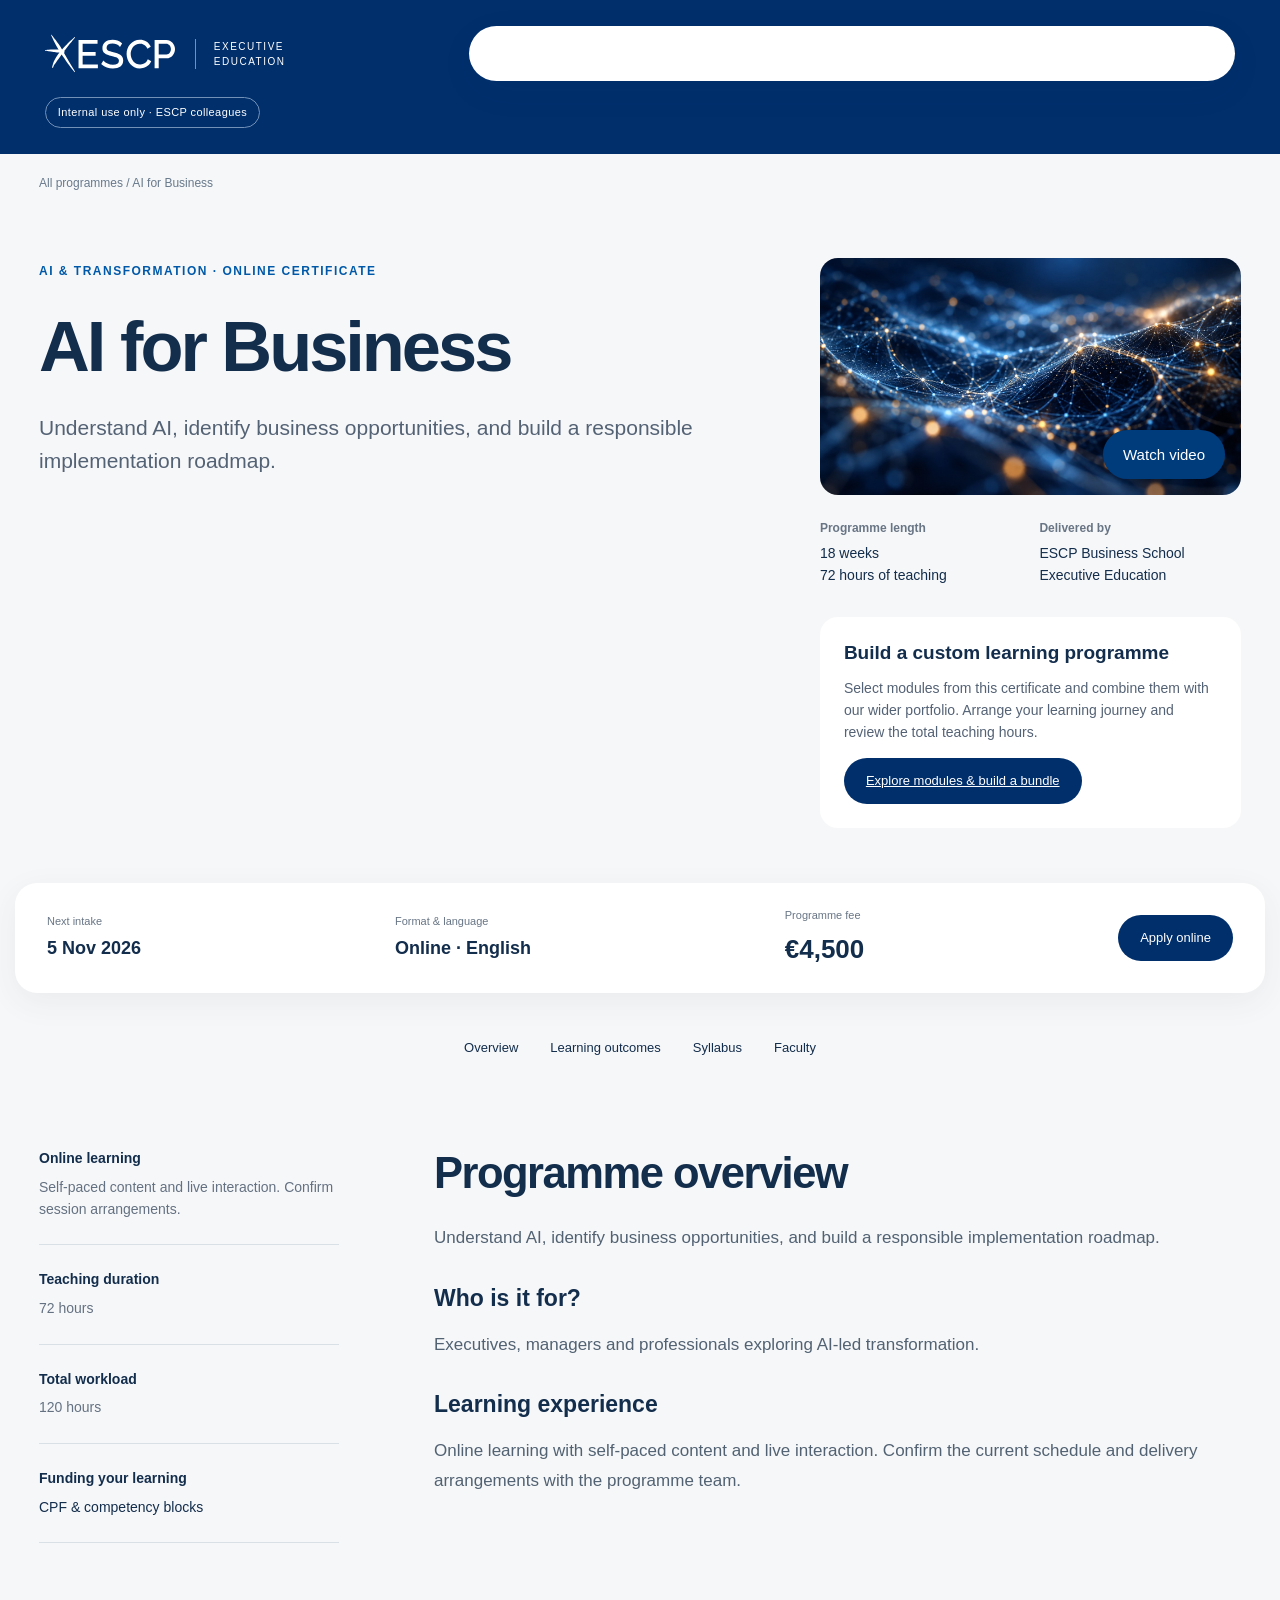
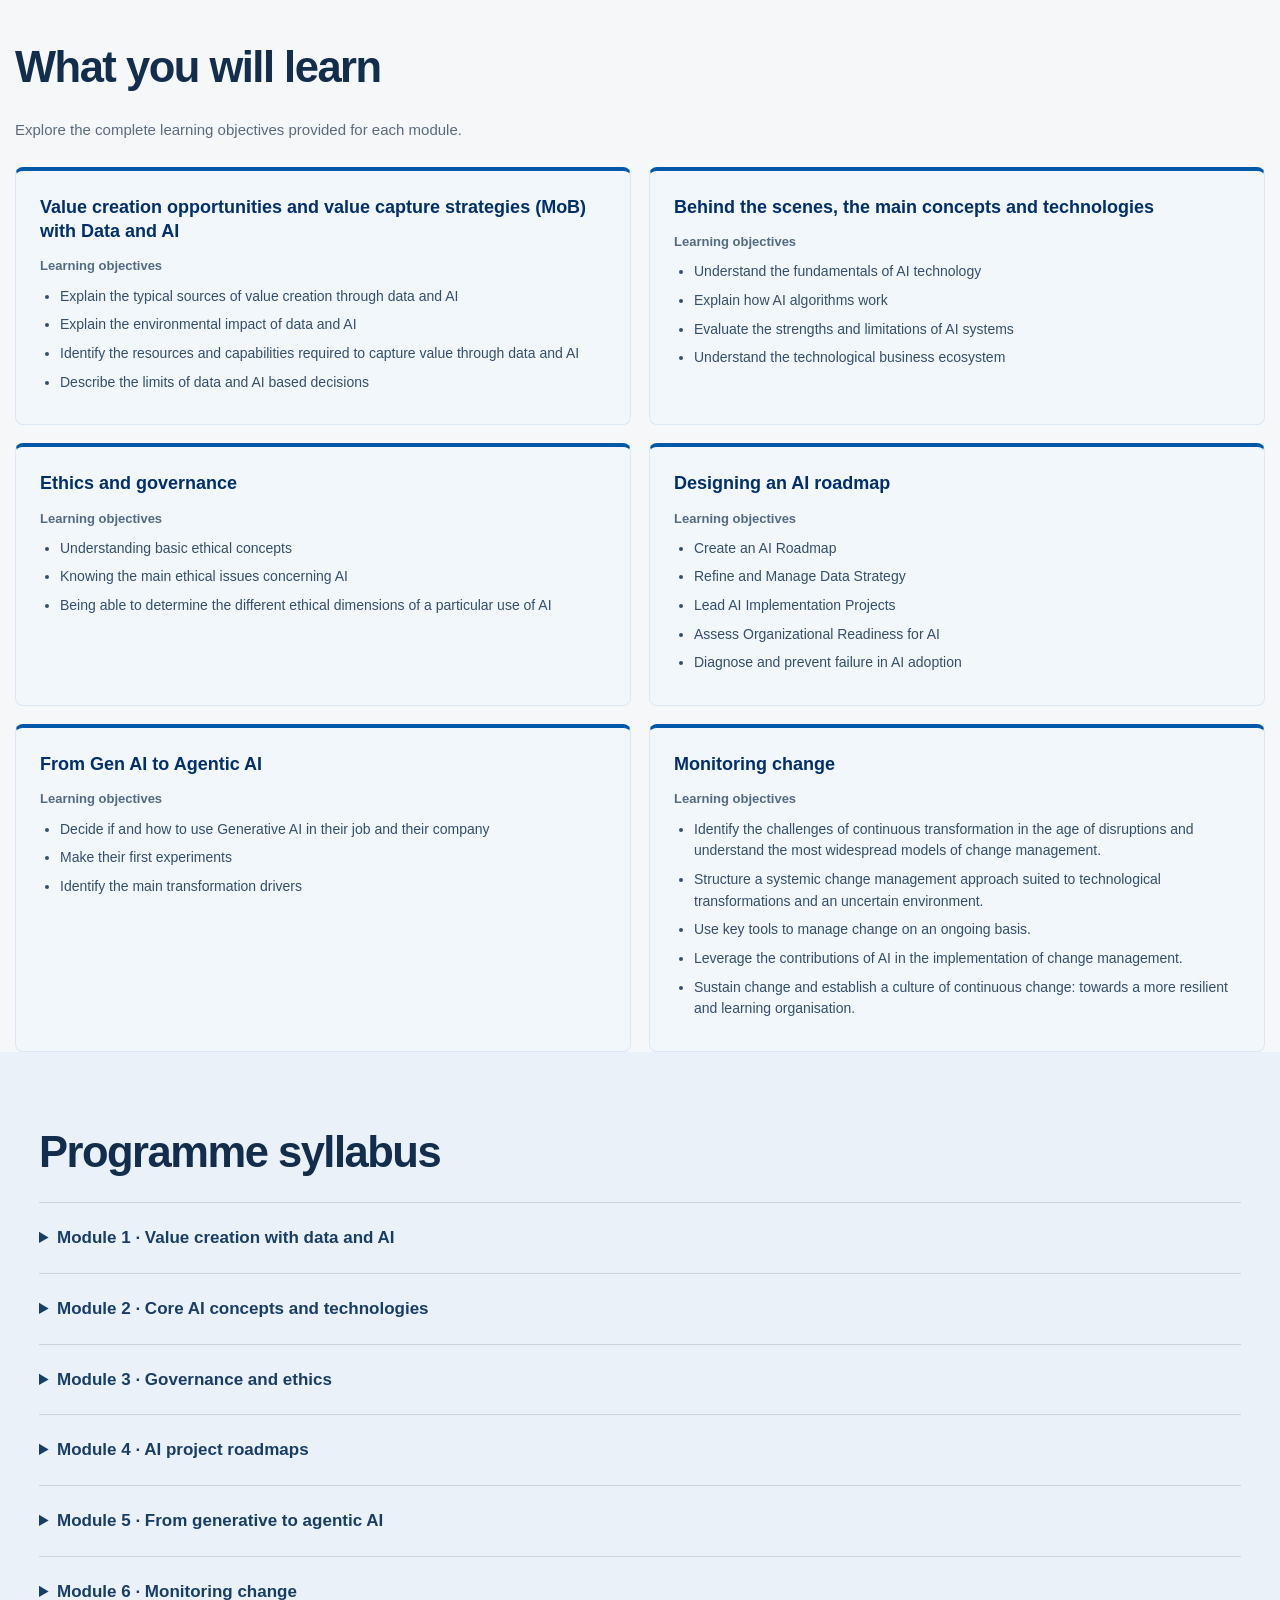
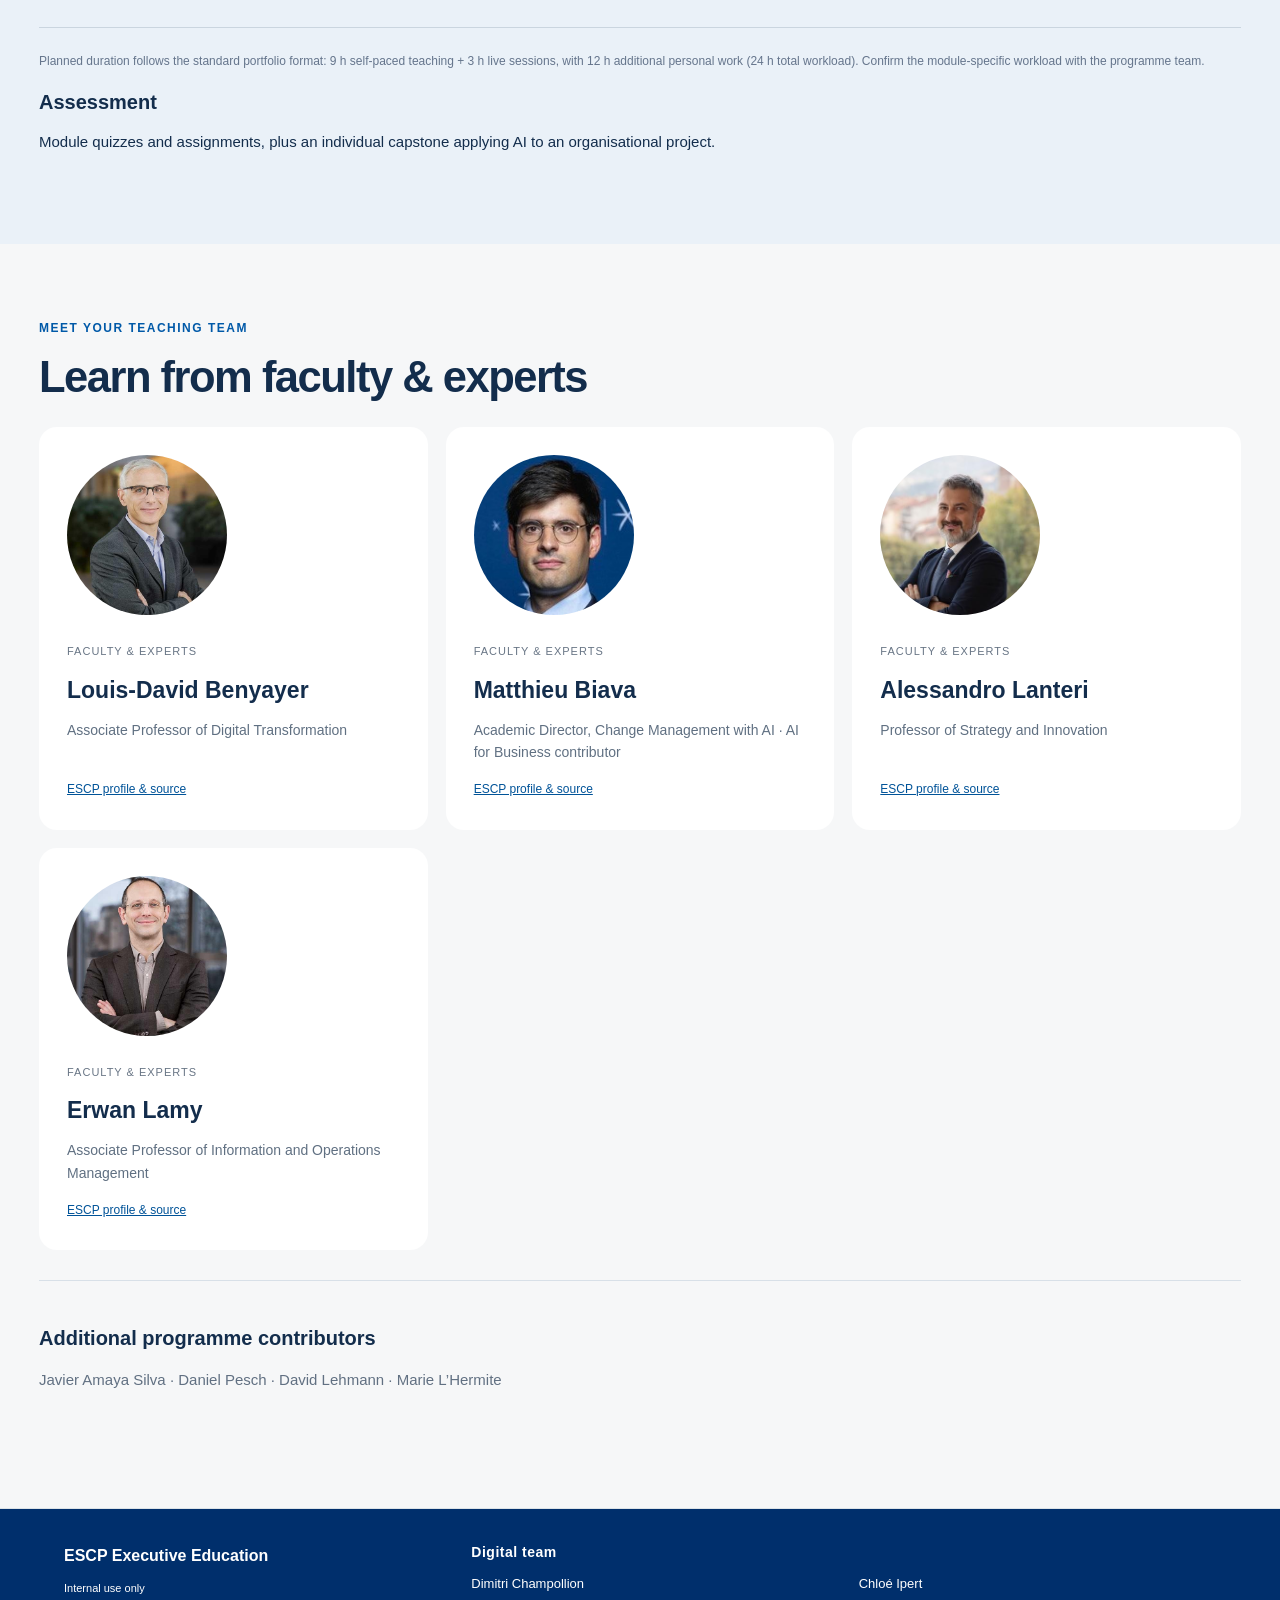
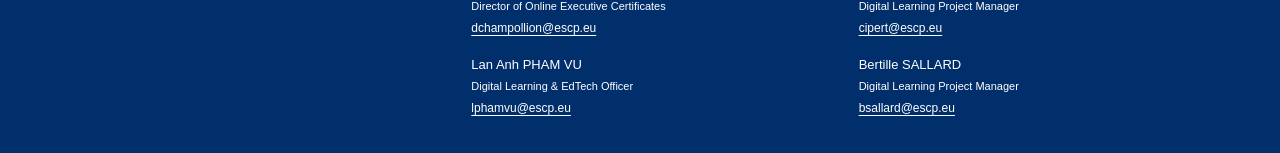
==== commit 03afa6a6: "Link capsule courses and simplify programme pages" ====
--- a/artificial-intelligence-business-certificate.html
+++ b/artificial-intelligence-business-certificate.html
@@ -39,4 +39,4 @@
   <path class="cls-1" d="M780.55,192.4c-12.46,25.69-38.73,34.81-57.43,34.81-38.08,0-70.27-36.81-70.27-80.38,0-38.41,24.32-79.23,69.42-79.23,11.76,0,40.66,3.23,55.14,33.08l2.73,5.64,25.27-15.76-2.15-4.6c-14.04-29.98-43.9-47.87-79.86-47.87-63.72,0-101.79,54.7-101.79,107.59s40.33,111.04,100.37,111.04c31.53,0,70.98-17.49,85.36-50.92l2.09-4.88-26.34-13.75-2.54,5.22Z"/>
   <path class="cls-1" d="M866.21,68.36h57.43c19.55,0,35.45,18.24,35.45,40.66,0,19.99-11.82,41.24-33.74,41.24h-59.14v-81.89h0ZM924.49,39.14h-89.53v215.75h31.25v-75.42h60c39.61,0,64.13-36.57,64.13-70.46s-27.04-69.88-65.85-69.88Z"/>
   <path class="cls-1" d="M219.39,264.53c-25.55-40.41-51.27-85.07-75.49-127.48,1.39-.14,2.67-.8,3.68-1.93,1.44-1.61,1.82-3.72,1.64-5.89-.16-2.03-1.29-3.64-3.53-4.89,2.63-2.91,6.23-6.93,6.23-6.93,5.91-6.07,10.85-13.26,15.63-20.21,1.73-2.52,15.74-20.59,15.74-20.59l.11-.11c2.72-3.26,5.87-7.11,9.28-11.25,11.67-14.22,26.86-33.53,34.44-42.85,1.79-2.24,1.97-3.79,1.06-4.75-.73-.71-2.76-.69-4.48,1.17-9.63,9.75-21.68,19.23-32.15,29.09-5.27,4.96-22.19,22.68-25.47,25.65-5.98,5.43-10.39,11.31-15.62,16.75-6.99,7.29-14.53,14.11-20.56,21.03-3.28-5.39-10.43-17.68-13.57-22.22-2.81-4.06-9.13-13.94-11.01-16.32-4.82-6.09-17.49-23.14-18.75-24.82,0,0-4.7-6.73-6.92-9.34,0,0-23.98-30.27-29.04-36.45-1.26-1.63-2.34-2.73-3.69-1.92-1.24.94-1.04,2.22-.14,4.12.57,1.11,18.43,39.18,18.43,39.18,2.7,5.65,17.03,32.33,19.82,37.5,4.13,7.66,8.41,15.59,13.24,23.07,2.12,3.25,4.41,6.44,6.68,9.59-1.48.02-20.09-.43-23.58-.51-3.09-.07-8.47-.22-11.43-.3-6.49-.17-14.48.3-26.02.3l-18.95.56c-1.83,0-15.92,1.51-18.65,1.96-.9.15-2.09.48-2.76.58-1.66.27-3.22.89-3.53,2.38-.38,2.06,3.53,1.98,4.47,2.35,8.89,1.89,21.7,3.64,23.65,3.92q13.8,1.96,37.45,5.88c2.68.44,28.39,4.1,31.46,4.46,3.08.36,10.12-.05,13.08.34-14.07,17.35-27.47,38.29-38.11,58.02-8.57,15.89-12.63,33.27-16.54,49.03-.78,3.1-2.49,9.14,1.48,9.63,3.88.48,6.26-6.52,6.26-6.52,4.79-13.72,15.1-25.71,23.08-37.53.88-1.3,14.57-20.66,24.7-34.17,1.29-1.87,14.86-23.1,16.11-24.42,3.67,4.45,7.76,13.43,11.51,18.77,7.27,10.35,14.7,19.41,21.47,31.65,15.56,23.98,53.61,69.57,60.74,79.56.98,1.37,2.26,3.06,4.21,4.47,1.15.83,2.48,1.72,3.4,1.22,1.75-.96.61-2.53-.04-4.2-.38-.98-.84-1.93-1.36-2.85l-4.91-8.82c-.82-1.71-1.74-3.36-2.75-4.97Z"/>
-</svg><span>EXECUTIVE EDUCATION</span></a><nav><a href="design-programme.html">Design a programme</a><a href="index.html#portfolio">Programmes</a><a href="index.html#timeline">Intake calendar</a><a href="index.html#funding">CPF &amp; competency blocks</a></nav><span class="internal-use">Internal use only · ESCP colleagues</span></header><main><div class="crumbs"><a href="index.html#portfolio">All programmes</a> / AI for Business</div><section class="detail-hero"><div class="detail-title"><span class="eyebrow">AI &amp; transformation · Online certificate</span><h1>AI for Business</h1><p class="programintro">Understand AI, identify business opportunities, and build a responsible implementation roadmap.</p></div><div><div class="media-preview"><img class="coursevisual" src="assets/ai.jpg" alt="AI &amp; transformation programme illustration"><button onclick="playVideo(0)">Watch video</button></div><div class="hero-facts"><div><b>Programme length</b>18 weeks<br>72 hours of teaching</div><div><b>Delivered by</b>ESCP Business School<br>Executive Education</div></div><div class="enquiry-card"><h3>Build a custom learning programme</h3><p>Select modules from this certificate and combine them with our wider portfolio. Arrange your learning journey and review the total teaching hours.</p><a class="cta" href="design-programme.html">Explore modules & build a bundle</a></div></div></section><section class="enroll-bar" aria-label="Programme enrolment"><div><small>Next intake</small><strong>5 Nov 2026</strong></div><div><small>Format & language</small><strong>Online · English</strong></div><div class="price"><small>Programme fee</small><strong>€4,500</strong></div><a class="cta" href="https://openenrollment.escp.eu/templates/6824a8dc40f1b31d6e028f21/start" target="_blank" rel="noopener">Apply online</a></section><nav class="detail-nav" aria-label="Programme sections"><a href="#overview">Overview</a><a href="#outcomes">Learning outcomes</a><a href="#curriculum">Syllabus</a><a href="#faculty">Faculty</a><a href="#admissions">Admissions</a><a href="#faqs">FAQs</a></nav><section class="detail-section overview-layout" id="overview"><aside class="overview-meta"><div><b>Online learning</b><span>Self-paced content and live interaction. Confirm session arrangements.</span></div><div><b>Teaching duration</b><span>72 hours</span></div><div><b>Total workload</b><span>120 hours</span></div><div><b>Funding your learning</b><a href="index.html#funding">CPF &amp; competency blocks</a></div></aside><div class="overview-copy"><h2>Programme overview</h2><p>Understand AI, identify business opportunities, and build a responsible implementation roadmap.</p><h3>Who is it for?</h3><p>Executives, managers and professionals exploring AI-led transformation.</p><h3>Learning experience</h3><p>Online learning with self-paced content and live interaction. Confirm the current schedule and delivery arrangements with the programme team.</p></div></section><section class="detail-section course-section" id="outcomes"><h2>What you will learn</h2><p>Explore the complete learning objectives provided for each module.</p><div class="learning-blocks"><article class="learning-block"><h3>Value creation opportunities and value capture strategies (MoB) with Data and AI</h3><p><strong>Learning objectives</strong></p><ul><li>Explain the typical sources of value creation through data and AI</li><li>Explain the environmental impact of data and AI</li><li>Identify the resources and capabilities required to capture value through data and AI</li><li>Describe the limits of data and AI based decisions</li></ul></article><article class="learning-block"><h3>Behind the scenes, the main concepts and technologies</h3><p><strong>Learning objectives</strong></p><ul><li>Understand the fundamentals of AI technology</li><li>Explain how AI algorithms work</li><li>Evaluate the strengths and limitations of AI systems</li><li>Understand the technological business ecosystem</li></ul></article><article class="learning-block"><h3>Ethics and governance</h3><p><strong>Learning objectives</strong></p><ul><li>Understanding basic ethical concepts</li><li>Knowing the main ethical issues concerning AI</li><li>Being able to determine the different ethical dimensions of a particular use of AI</li></ul></article><article class="learning-block"><h3>Designing an AI roadmap</h3><p><strong>Learning objectives</strong></p><ul><li>Create an AI Roadmap</li><li>Refine and Manage Data Strategy</li><li>Lead AI Implementation Projects</li><li>Assess Organizational Readiness for AI</li><li>Diagnose and prevent failure in AI adoption</li></ul></article><article class="learning-block"><h3>From Gen AI to Agentic AI</h3><p><strong>Learning objectives</strong></p><ul><li>Decide if and how to use Generative AI in their job and their company</li><li>Make their first experiments</li><li>Identify the main transformation drivers</li></ul></article><article class="learning-block"><h3>Monitoring change</h3><p><strong>Learning objectives</strong></p><ul><li>Identify the challenges of continuous transformation in the age of disruptions and understand the most widespread models of change management.</li><li>Structure a systemic change management approach suited to technological transformations and an uncertain environment.</li><li>Use key tools to manage change on an ongoing basis.</li><li>Leverage the contributions of AI in the implementation of change management.</li><li>Sustain change and establish a culture of continuous change: towards a more resilient and learning organisation.</li></ul></article></div></section><div class="syllabus-band"><section class="detail-section syllabus-layout" id="curriculum"><div><h2>Programme syllabus</h2><details><summary>Module 1 · Value creation with data and AI</summary><div class="module-meta"><span class="module-code">Course code: <strong>AIBUS-01</strong></span><span class="module-duration">Planned teaching: 12 h · Live sessions: 3 h</span><div class="module-professors"><div class="module-professor"><img src="assets/faculty/benyayer.jpg" alt="Louis-David Benyayer" loading="lazy" width="58" height="58"><span>Louis-David Benyayer</span></div></div></div><p class="bundle-module-link"><a class="cta secondary" href="design-programme.html?module=AIBUS-01">Design a programme with this module</a></p><div class="module-objectives" data-course-code="AIBUS-01"><p><strong>Learning objectives</strong></p><ul><li>Explain the typical sources of value creation through data and AI</li><li>Explain the environmental impact of data and AI</li><li>Identify the resources and capabilities required to capture value through data and AI</li><li>Describe the limits of data and AI based decisions</li></ul></div></details><details><summary>Module 2 · Core AI concepts and technologies</summary><div class="module-meta"><span class="module-code">Course code: <strong>AIBUS-02</strong></span><span class="module-duration">Planned teaching: 12 h · Live sessions: 3 h</span><div class="module-professors"><div class="module-professor"><span class="professor-initials" aria-hidden="true">DP</span><span>Daniel Pesch<small>Photo to be added</small></span></div><div class="module-professor"><span class="professor-initials" aria-hidden="true">DL</span><span>David Lehmann<small>Photo to be added</small></span></div><div class="module-professor"><span class="professor-initials" aria-hidden="true">JA</span><span>Javier Amaya Silva<small>Photo to be added</small></span></div></div></div><p class="bundle-module-link"><a class="cta secondary" href="design-programme.html?module=AIBUS-02">Design a programme with this module</a></p><div class="module-objectives" data-course-code="AIBUS-02"><p><strong>Learning objectives</strong></p><ul><li>Understand the fundamentals of AI technology</li><li>Explain how AI algorithms work</li><li>Evaluate the strengths and limitations of AI systems</li><li>Understand the technological business ecosystem</li></ul></div></details><details><summary>Module 3 · Governance and ethics</summary><div class="module-meta"><span class="module-code">Course code: <strong>AIBUS-03</strong></span><span class="module-duration">Planned teaching: 12 h · Live sessions: 3 h</span><div class="module-professors"><div class="module-professor"><img src="assets/faculty/lamy.jpg" alt="Erwan Lamy" loading="lazy" width="58" height="58"><span>Erwan Lamy</span></div><div class="module-professor"><span class="professor-initials" aria-hidden="true">ML</span><span>Marie Lhermite<small>Photo to be added</small></span></div></div></div><p class="bundle-module-link"><a class="cta secondary" href="design-programme.html?module=AIBUS-03">Design a programme with this module</a></p><div class="module-objectives" data-course-code="AIBUS-03"><p><strong>Learning objectives</strong></p><ul><li>Understanding basic ethical concepts</li><li>Knowing the main ethical issues concerning AI</li><li>Being able to determine the different ethical dimensions of a particular use of AI</li></ul></div></details><details><summary>Module 4 · AI project roadmaps</summary><div class="module-meta"><span class="module-code">Course code: <strong>AIBUS-04</strong></span><span class="module-duration">Planned teaching: 12 h · Live sessions: 3 h</span><div class="module-professors"><div class="module-professor"><img src="assets/faculty/lanteri.jpg" alt="Alessandro Lanteri" loading="lazy" width="58" height="58"><span>Alessandro Lanteri</span></div></div></div><p class="bundle-module-link"><a class="cta secondary" href="design-programme.html?module=AIBUS-04">Design a programme with this module</a></p><div class="module-objectives" data-course-code="AIBUS-04"><p><strong>Learning objectives</strong></p><ul><li>Create an AI Roadmap</li><li>Refine and Manage Data Strategy</li><li>Lead AI Implementation Projects</li><li>Assess Organizational Readiness for AI</li><li>Diagnose and prevent failure in AI adoption</li></ul></div></details><details><summary>Module 5 · From generative to agentic AI</summary><div class="module-meta"><span class="module-code">Course code: <strong>AIBUS-05</strong></span><span class="module-duration">Planned teaching: 12 h · Live sessions: 3 h</span><div class="module-professors"><div class="module-professor"><img src="assets/faculty/benyayer.jpg" alt="Louis-David Benyayer" loading="lazy" width="58" height="58"><span>Louis-David Benyayer</span></div></div></div><p class="bundle-module-link"><a class="cta secondary" href="design-programme.html?module=AIBUS-05">Design a programme with this module</a></p><div class="module-objectives" data-course-code="AIBUS-05"><p><strong>Learning objectives</strong></p><ul><li>Decide if and how to use Generative AI in their job and their company</li><li>Make their first experiments</li><li>Identify the main transformation drivers</li></ul></div></details><details><summary>Module 6 · Monitoring change</summary><div class="module-meta"><span class="module-code">Course code: <strong>TECH-01</strong></span><span class="module-duration">Planned teaching: 12 h · Live sessions: 3 h</span><div class="module-professors"><div class="module-professor"><img src="assets/faculty/biava.jpg" alt="Matthieu Biava" loading="lazy" width="58" height="58"><span>Matthieu Biava</span></div></div></div><p class="bundle-module-link"><a class="cta secondary" href="design-programme.html?module=TECH-01">Design a programme with this module</a></p><div class="module-objectives" data-course-code="TECH-01"><p><strong>Learning objectives</strong></p><ul><li>Identify the challenges of continuous transformation in the age of disruptions and understand the most widespread models of change management.</li><li>Structure a systemic change management approach suited to technological transformations and an uncertain environment.</li><li>Use key tools to manage change on an ongoing basis.</li><li>Leverage the contributions of AI in the implementation of change management.</li><li>Sustain change and establish a culture of continuous change: towards a more resilient and learning organisation.</li></ul></div></details><p class="duration-note">Planned duration follows the standard portfolio format: 9 h self-paced teaching + 3 h live sessions, with 12 h additional personal work (24 h total workload). Confirm the module-specific workload with the programme team.</p><h3>Assessment</h3><p>Module quizzes and assignments, plus an individual capstone applying AI to an organisational project.</p></div></section></div><section class="detail-section" id="faculty"><span class="eyebrow">Meet your teaching team</span><h2>Learn from faculty & experts</h2><div class="faculty-grid"><article class="faculty-person"><img class="faculty-portrait" src="assets/faculty/benyayer.jpg" alt="Louis-David Benyayer" loading="lazy" width="320" height="320"><div class="faculty-copy"><small>Faculty & experts</small><h3>Louis-David Benyayer</h3><p>Associate Professor of Digital Transformation</p><a href="https://escp.eu/fr/node/45908" target="_blank" rel="noopener">ESCP profile & source</a></div></article><article class="faculty-person"><img class="faculty-portrait" src="assets/faculty/biava.jpg" alt="Matthieu Biava" loading="lazy" width="320" height="320"><div class="faculty-copy"><small>Faculty & experts</small><h3>Matthieu Biava</h3><p>Academic Director, Change Management with AI · AI for Business contributor</p><a href="https://escp.eu/fr/programmes/open-programmes/change-management-with-ai" target="_blank" rel="noopener">ESCP profile & source</a></div></article><article class="faculty-person"><img class="faculty-portrait" src="assets/faculty/lanteri.jpg" alt="Alessandro Lanteri" loading="lazy" width="320" height="320"><div class="faculty-copy"><small>Faculty & experts</small><h3>Alessandro Lanteri</h3><p>Professor of Strategy and Innovation</p><a href="https://escp.eu/faculty-research/faculty-members/lanteri-alessandro" target="_blank" rel="noopener">ESCP profile & source</a></div></article><article class="faculty-person"><img class="faculty-portrait" src="assets/faculty/lamy.jpg" alt="Erwan Lamy" loading="lazy" width="320" height="320"><div class="faculty-copy"><small>Faculty & experts</small><h3>Erwan Lamy</h3><p>Associate Professor of Information and Operations Management</p><a href="https://escp.eu/faculty-research/faculty-members/lamy-erwan?page=2" target="_blank" rel="noopener">ESCP profile & source</a></div></article></div><div class="other-contributors"><h3>Additional programme contributors</h3><p>Javier Amaya Silva · Daniel Pesch · David Lehmann · Marie L’Hermite</p></div></section><section class="detail-section admission-layout" id="admissions"><div><h2>Admissions & prerequisites</h2><p>Open to motivated professionals. Strong commitment and intellectual engagement are expected.</p><p>Start your application through the official ESCP portal. Admission and registration are subject to the programme’s requirements and review.</p><div class="actions"><a class="cta" href="index.html#funding">CPF &amp; competency blocks</a></div><p class="note">CPF eligibility must be checked for the exact programme and session. Check the competency block and current eligibility for the exact session.</p></div><div class="enquiry-card"><span class="eyebrow">Your next step</span><h3>Ready to explore AI for Business?</h3><p>Check the official programme information and discuss any questions with Dimitri before applying.</p><div id="applyactions"></div><div class="actions"><a href="mailto:dchampollion@escp.eu">dchampollion@escp.eu</a></div></div></section><section class="detail-section" id="faqs"><h2>Your questions, answered</h2><div class="faq-list"><details><summary>How do I apply?</summary><p>Use the Apply online button to open ESCP’s official application portal. The programme team confirms admissions requirements and your place. If registration is not yet open, contact Dimitri.</p></details><details><summary>Can I use CPF funding?</summary><p>Eligibility depends on the exact programme and session. Verify its listing on Mon Compte Formation and use our <a href="index.html#funding"><u>CPF and competency block guide</u></a> to explore your options.</p></details><details><summary>What is the learning commitment?</summary><p>Teaching duration: 72 hours. Programme length: 18 weeks. Total workload: 120 hours. Confirm the weekly schedule and assessment requirements with the programme team.</p></details><details><summary>Who can help me choose a programme?</summary><p>Contact programme director <a href="mailto:dchampollion@escp.eu"><u>Dimitri Champollion</u></a> to discuss your goals, programme fit and upcoming sessions.</p></details></div></section><div class="source-note"><p class="note">Information checked 14 October 2026 against <a href="https://escp.eu/programmes/open-programmes/artificial-intelligence-business-certificate" target="_blank" rel="noopener"><u>the official ESCP programme page</u></a>. Confirm current dates, fees, admissions, curriculum and faculty before applying. Illustrative imagery.</p></div></main><footer class="digital-team-footer"><div class="footer-heading"><strong>ESCP Executive Education</strong><span>Internal use only</span></div><div class="footer-team"><h2>Digital team</h2><ul><li><span>Dimitri Champollion</span><small class="team-role">Director of Online Executive Certificates</small><a href="mailto:dchampollion@escp.eu">dchampollion@escp.eu</a></li><li><span>Chloé Ipert</span><small class="team-role">Digital Learning Project Manager</small><a href="mailto:cipert@escp.eu">cipert@escp.eu</a></li><li><span>Lan Anh PHAM VU</span><small class="team-role">Digital Learning &amp; EdTech Officer</small><a href="mailto:lphamvu@escp.eu">lphamvu@escp.eu</a></li><li><span>Bertille SALLARD</span><small class="team-role">Digital Learning Project Manager</small><a href="mailto:bsallard@escp.eu">bsallard@escp.eu</a></li></ul></div></footer><dialog id="modal"><button class="close" id="close">Close</button><div id="modalbody"></div></dialog><script>const data=[["AI for Business", "AI & transformation", "5 Nov 2026", "2026-11-05", "72 hours", "English", "Understand AI, identify business opportunities, and build a responsible implementation roadmap.", "artificial-intelligence-business-certificate", "6824a8dc40f1b31d6e028f21", "Executives, managers and professionals exploring AI-led transformation.", "AI value creation; core technologies; governance and ethics; AI project roadmaps; generative and agentic AI; monitoring change."], ["Finance for Executives", "Finance", "26 Oct 2026", "2026-10-26", "70 hours", "English / French", "Strengthen financial judgement, interpret financial information, and contribute to investment decisions.", "finance-executives", "687ed5206ab72813c16347e3", "Professionals seeking greater confidence in corporate finance.", "Financial performance, financial statements, investment decisions, financing and value creation."], ["Change Management with AI", "AI & transformation", "22 Oct 2026", "2026-10-22", "60 hours", "English", "Lead technology adoption and help people and organisations navigate AI-driven change.", "change-management-with-ai", "687ed62d6ab72813c1634b5a", "Functional managers, business unit leaders and transformation consultants.", "Initiating change; emerging technologies; uncertainty; AI roadmaps; overcoming resistance."], ["AI and Financial Innovation", "Finance", "24 Nov 2026", "2026-11-24", "60 hours", "English", "Connect financial strategy with AI applications and emerging financial technologies.", "financial-innovation-ai", "688c449c6ab728b9772b037b", "Banking, asset management, fintech and corporate finance professionals.", "Financial business models, AI decision-making, fintech, decentralised finance and practical AI projects."], ["Strategic Leadership for Sustainable Transformation", "Sustainability", "Feb 2027", "2027-02-01", "60 hours", "English", "Turn sustainability priorities into practical business strategies and organisational change.", "strategic-leadership-sustainable-transformation", "68a433ab5d69356dd75efb94", "Strategy, innovation and sustainability leaders, managers and consultants.", "Supply chain governance; sustainable business models; leadership; transformation management; risk."], ["AI & Data for Marketing Leaders", "Marketing", "5 Nov 2026", "2026-11-05", "See programme page", "English", "Use data and AI to guide marketing strategy, customer experience, and performance.", "certificate-ai-data-marketing-leaders", "691c9e423b5d002723d7b963", "Marketing, product, communication, digital and CRM professionals.", "Marketing strategy, customer intelligence, AI-enhanced journeys, omnichannel communication, performance and governance."], ["Cybersecurity for Business Leaders", "Cybersecurity", "8 Dec 2026", "2026-12-08", "60 hours", "English", "Build the strategic perspective needed to govern cyber risk and strengthen organisational resilience.", "cybersecurity-for-business-leaders", "", "Executives and senior decision-makers responsible for digital resilience.", "Geopolitics; threat analysis; regulation; risk protection and governance; cyber crisis decisions."], ["Geopolitics & Tech", "Geopolitics", "To be announced", "", "To be announced", "To be announced", "A programme in development at the intersection of geopolitics and technology.", "", "", "Audience details to be announced.", "Programme content, dates, fees and registration details will be published once confirmed."]];const programmes=[{"weeks": "18 weeks", "workload": "120 hours", "prereq": "Open to motivated professionals. Strong commitment and intellectual engagement are expected.", "objectives": ["Identify opportunities to create value with AI.", "Plan an AI implementation roadmap.", "Evaluate governance, ethics and responsible adoption."], "modules": ["Value creation with data and AI", "Core AI concepts and technologies", "Governance and ethics", "AI project roadmaps", "From generative to agentic AI", "Monitoring change"], "faculty": ["Louis-David Benyayer", "Javier Amaya Silva, Daniel Pesch and David Lehmann", "Erwan Lamy and Marie L’Hermite", "Alessandro Lanteri", "Matthieu Biava"], "assessment": "Module quizzes and assignments, plus an individual capstone applying AI to an organisational project.", "title": "AI for Business", "topic": "AI & transformation", "date": "5 Nov 2026", "sort": "2026-11-05", "hours": "72 hours", "language": "English", "description": "Understand AI, identify business opportunities, and build a responsible implementation roadmap.", "official": "https://escp.eu/programmes/open-programmes/artificial-intelligence-business-certificate", "apply": "https://openenrollment.escp.eu/templates/6824a8dc40f1b31d6e028f21/start", "audience": "Executives, managers and professionals exploring AI-led transformation.", "slug": "artificial-intelligence-business-certificate", "image": "ai"}, {"weeks": "Confirm with programme team", "workload": "Confirm with programme team", "prereq": "Open to non-financial professionals. No prior financial expertise is required.", "objectives": ["Interpret financial statements and performance indicators.", "Evaluate investments and business value.", "Use financial reasoning in strategic decisions."], "modules": ["Course overview and financial approach", "Demystifying financial logic", "Financial analysis: statements and accounting", "Financial analysis: performance indicators", "Investment project valuation", "Financial asset valuation", "Cost of capital"], "faculty": [], "assessment": "Confirm the current assessment and certificate requirements with the programme team.", "title": "Finance for Executives", "topic": "Finance", "date": "26 Oct 2026", "sort": "2026-10-26", "hours": "70 hours", "language": "English / French", "description": "Strengthen financial judgement, interpret financial information, and contribute to investment decisions.", "official": "https://escp.eu/programmes/open-programmes/finance-executives", "apply": "https://openenrollment.escp.eu/templates/687ed5206ab72813c16347e3/start", "audience": "Professionals seeking greater confidence in corporate finance.", "slug": "finance-executives", "image": "finance"}, {"weeks": "15 weeks", "workload": "120 hours", "prereq": "Open to motivated professionals. No technical background is required.", "objectives": ["Plan technology-driven transformation.", "Evaluate organisational and ethical implications.", "Address resistance and support adoption."], "modules": ["Initiating and monitoring change", "Emerging technologies", "Navigating uncertainty", "Designing an AI roadmap", "Overcoming resistance to change"], "faculty": [], "assessment": "Module quizzes and assignments, plus an individual capstone on technological change.", "title": "Change Management with AI", "topic": "AI & transformation", "date": "22 Oct 2026", "sort": "2026-10-22", "hours": "60 hours", "language": "English", "description": "Lead technology adoption and help people and organisations navigate AI-driven change.", "official": "https://escp.eu/programmes/open-programmes/change-management-with-ai", "apply": "https://openenrollment.escp.eu/templates/687ed62d6ab72813c1634b5a/start", "audience": "Functional managers, business unit leaders and transformation consultants.", "slug": "change-management-with-ai", "image": "bridge"}, {"weeks": "15 weeks", "workload": "120 hours", "prereq": "Confirm entry requirements and the expected technical preparation with the programme team.", "objectives": ["Evaluate financial business model innovation.", "Assess AI and fintech applications.", "Plan implementation and consider digital-asset risks."], "modules": ["Elective: fintech and financial services OR decentralised finance and digital assets", "Business model innovation in finance", "AI applications in finance", "Leading AI implementation in finance", "Generative AI and machine learning in finance"], "faculty": ["Santiago Barraza (Academic Director)"], "assessment": "Quizzes and assignments, plus a group capstone project.", "title": "AI and Financial Innovation", "topic": "Finance", "date": "24 Nov 2026", "sort": "2026-11-24", "hours": "60 hours", "language": "English", "description": "Connect financial strategy with AI applications and emerging financial technologies.", "official": "https://escp.eu/programmes/open-programmes/financial-innovation-ai", "apply": "https://openenrollment.escp.eu/templates/688c449c6ab728b9772b037b/start", "audience": "Banking, asset management, fintech and corporate finance professionals.", "slug": "financial-innovation-ai", "image": "finance"}, {"weeks": "17 weeks", "workload": "120 hours", "prereq": "Open to motivated professionals. Strong commitment and intellectual engagement are expected.", "objectives": ["Identify sustainable business opportunities.", "Lead organisational transformation.", "Assess sustainability-related risks."], "modules": ["Sustainability and supply chain governance", "Designing sustainable business models", "Leadership for sustainability transformation", "Sustainable transformation management", "Risk management"], "faculty": ["Christian Durach", "Florian Lüdeke-Freund", "Carolin Waldner", "Max Weiß", "Ulrich Hagel and Michael Wiedmann"], "assessment": "Module quizzes and/or assignments, plus an individual capstone.", "title": "Strategic Leadership for Sustainable Transformation", "topic": "Sustainability", "date": "Feb 2027", "sort": "2027-02-01", "hours": "60 hours", "language": "English", "description": "Turn sustainability priorities into practical business strategies and organisational change.", "official": "https://escp.eu/programmes/open-programmes/strategic-leadership-sustainable-transformation", "apply": "https://openenrollment.escp.eu/templates/68a433ab5d69356dd75efb94/start", "audience": "Strategy, innovation and sustainability leaders, managers and consultants.", "slug": "strategic-leadership-sustainable-transformation", "image": "sustainability"}, {"weeks": "Confirm with programme team", "workload": "Confirm with programme team", "prereq": "Confirm current admission requirements with the programme team.", "objectives": ["Build data-informed marketing strategies.", "Use AI for customer insight and experience.", "Develop responsible marketing technology governance."], "modules": ["Marketing strategy and value creation in the AI era", "Decision intelligence and customer insights", "AI-enabled customer experience design", "AI-enabled creative practices and omnichannel communication", "Marketing technology, governance and operating models"], "faculty": ["Isabella Maggioni", "Hsin-Hsuan Meg Lee", "Vitor Lima", "Lorena Blasco-Arcas", "Guillaume Thfoin"], "assessment": "Module quizzes and/or assignments, plus an individual capstone.", "title": "AI & Data for Marketing Leaders", "topic": "Marketing", "date": "5 Nov 2026", "sort": "2026-11-05", "hours": "See programme page", "language": "English", "description": "Use data and AI to guide marketing strategy, customer experience, and performance.", "official": "https://escp.eu/programmes/open-programmes/certificate-ai-data-marketing-leaders", "apply": "https://openenrollment.escp.eu/templates/691c9e423b5d002723d7b963/start", "audience": "Marketing, product, communication, digital and CRM professionals.", "slug": "certificate-ai-data-marketing-leaders", "image": "marketing"}, {"weeks": "17 weeks", "workload": "120 hours", "prereq": "No technical background is required. Designed around executive oversight and governance.", "objectives": ["Assess strategic cyber risks.", "Strengthen governance and organisational resilience.", "Practise executive cyber-crisis decisions."], "modules": ["Geopolitics and cybersecurity", "Threat analysis and risk assessment", "Regulatory environment", "Risk protection strategy and governance", "Cyber-crisis decision exercise"], "faculty": ["Bastian Dufilhol (Academic Director)"], "assessment": "Quizzes, assignments, and an individual confidential capstone on an organisational challenge.", "title": "Cybersecurity for Business Leaders", "topic": "Cybersecurity", "date": "8 Dec 2026", "sort": "2026-12-08", "hours": "60 hours", "language": "English", "description": "Build the strategic perspective needed to govern cyber risk and strengthen organisational resilience.", "official": "https://escp.eu/programmes/open-programmes/cybersecurity-for-business-leaders", "apply": "https://escp.eu/programmes/open-programmes/cybersecurity-for-business-leaders", "audience": "Executives and senior decision-makers responsible for digital resilience.", "slug": "cybersecurity-for-business-leaders", "image": "cyber"}, {"weeks": "To be announced", "workload": "To be announced", "prereq": "To be announced.", "objectives": [], "modules": [], "faculty": [], "assessment": "Programme structure and assessment are to be announced.", "title": "Geopolitics & Tech", "topic": "Geopolitics", "date": "To be announced", "sort": "", "hours": "To be announced", "language": "To be announced", "description": "A programme in development at the intersection of geopolitics and technology.", "official": "", "apply": "", "audience": "Audience details to be announced.", "slug": "geopolitics-tech", "image": "geopolitics"}];const media={"0": {"url": "https://player.vimeo.com/video/1094338998?h=e0b5389a53", "label": "Watch programme video", "type": "video"}, "1": {"url": "https://webikeo.fr/landing/risque-et-rentabilite-les-dessous-d-un-couple-mythique/14084?campaign=replay-eventPg", "label": "Watch official masterclass replay", "type": "replay"}, "2": {"url": "https://webikeo.fr/landing/transformation-ia-et-consulting-integrer-l-ia-dans-le-metier-du-consultant/14082?campaign=replay-eventPg", "label": "Watch official masterclass replay", "type": "replay"}, "3": {"url": "https://escp-eu.zoom.us/rec/share/S6P5GscLFwroqo63vJDANc3exgMSUQARnRcdG3LL-8O4dvgtA1yN7rGz7vM_KsVX.BYK65XeLE7otZrnm", "label": "Watch official masterclass replay", "type": "replay"}, "4": {"url": "https://webikeo.fr/landing/ia-et-entreprise-potentiel-reel-risques-reels-comment-decider-avec-lucidite/14368?campaign=Replay", "label": "Watch official masterclass replay", "type": "replay"}, "5": {"url": "https://webikeo.fr/landing/vos-prochains-clients-seront-des-agents-ia-le-marketing-change-ses-regles-etes-vous-pret/14593?campaign=Replay", "label": "Watch official masterclass replay", "type": "replay"}};function actions(d){return d.apply?`<a class="cta" href="${d.apply}" target="_blank" rel="noopener">Apply online</a><a class="cta secondary" href="${d.official}" target="_blank" rel="noopener">Official programme & brochure</a>`:'<p>Registration details to be announced.</p>'}function playVideo(i){const m=media[i],d=programmes[i];if(!m)return;document.getElementById('modalbody').innerHTML=`<span class="eyebrow">${m.type==='video'?'Programme video':'Official masterclass replay'}</span><h2>${d.title}</h2>`+(m.type==='video'?`<div class="video-frame"><iframe src="${m.url}" title="${d.title} programme video" allow="fullscreen; picture-in-picture" allowfullscreen referrerpolicy="strict-origin-when-cross-origin"></iframe></div><p><a class="cta secondary" href="${d.official}" target="_blank" rel="noopener">Open video on official programme page</a></p>`:`<p>The replay linked from the official ESCP programme page opens on its provider’s website. Registration may be required.</p><a class="cta" href="${m.url}" target="_blank" rel="noopener">Open official replay</a>`);document.getElementById('modal').showModal()}document.getElementById('close').onclick=()=>document.getElementById('modal').close();document.getElementById('modal').addEventListener('close',()=>{document.getElementById('modalbody').innerHTML=''});document.getElementById("applyactions").innerHTML=actions(programmes[0]);</script></body></html>
+</svg><span>EXECUTIVE EDUCATION</span></a><nav><a href="design-programme.html">Design a programme</a><a href="index.html#portfolio">Programmes</a><a href="index.html#timeline">Intake calendar</a><a href="index.html#funding">CPF &amp; competency blocks</a><a href="https://decisionmaking.thinkific.com/collections" target="_blank" rel="noopener noreferrer">Capsule courses</a></nav><span class="internal-use">Internal use only · ESCP colleagues</span></header><main><div class="crumbs"><a href="index.html#portfolio">All programmes</a> / AI for Business</div><section class="detail-hero"><div class="detail-title"><span class="eyebrow">AI &amp; transformation · Online certificate</span><h1>AI for Business</h1><p class="programintro">Understand AI, identify business opportunities, and build a responsible implementation roadmap.</p></div><div><div class="media-preview"><img class="coursevisual" src="assets/ai.jpg" alt="AI &amp; transformation programme illustration"><button onclick="playVideo(0)">Watch video</button></div><div class="hero-facts"><div><b>Programme length</b>18 weeks<br>72 hours of teaching</div><div><b>Delivered by</b>ESCP Business School<br>Executive Education</div></div><div class="enquiry-card"><h3>Build a custom learning programme</h3><p>Select modules from this certificate and combine them with our wider portfolio. Arrange your learning journey and review the total teaching hours.</p><a class="cta" href="design-programme.html">Explore modules & build a bundle</a></div></div></section><section class="enroll-bar" aria-label="Programme enrolment"><div><small>Next intake</small><strong>5 Nov 2026</strong></div><div><small>Format & language</small><strong>Online · English</strong></div><div class="price"><small>Programme fee</small><strong>€4,500</strong></div><a class="cta" href="https://openenrollment.escp.eu/templates/6824a8dc40f1b31d6e028f21/start" target="_blank" rel="noopener">Apply online</a></section><nav class="detail-nav" aria-label="Programme sections"><a href="#overview">Overview</a><a href="#outcomes">Learning outcomes</a><a href="#curriculum">Syllabus</a><a href="#faculty">Faculty</a></nav><section class="detail-section overview-layout" id="overview"><aside class="overview-meta"><div><b>Online learning</b><span>Self-paced content and live interaction. Confirm session arrangements.</span></div><div><b>Teaching duration</b><span>72 hours</span></div><div><b>Total workload</b><span>120 hours</span></div><div><b>Funding your learning</b><a href="index.html#funding">CPF &amp; competency blocks</a></div></aside><div class="overview-copy"><h2>Programme overview</h2><p>Understand AI, identify business opportunities, and build a responsible implementation roadmap.</p><h3>Who is it for?</h3><p>Executives, managers and professionals exploring AI-led transformation.</p><h3>Learning experience</h3><p>Online learning with self-paced content and live interaction. Confirm the current schedule and delivery arrangements with the programme team.</p></div></section><section class="detail-section course-section" id="outcomes"><h2>What you will learn</h2><p>Explore the complete learning objectives provided for each module.</p><div class="learning-blocks"><article class="learning-block"><h3>Value creation opportunities and value capture strategies (MoB) with Data and AI</h3><p><strong>Learning objectives</strong></p><ul><li>Explain the typical sources of value creation through data and AI</li><li>Explain the environmental impact of data and AI</li><li>Identify the resources and capabilities required to capture value through data and AI</li><li>Describe the limits of data and AI based decisions</li></ul></article><article class="learning-block"><h3>Behind the scenes, the main concepts and technologies</h3><p><strong>Learning objectives</strong></p><ul><li>Understand the fundamentals of AI technology</li><li>Explain how AI algorithms work</li><li>Evaluate the strengths and limitations of AI systems</li><li>Understand the technological business ecosystem</li></ul></article><article class="learning-block"><h3>Ethics and governance</h3><p><strong>Learning objectives</strong></p><ul><li>Understanding basic ethical concepts</li><li>Knowing the main ethical issues concerning AI</li><li>Being able to determine the different ethical dimensions of a particular use of AI</li></ul></article><article class="learning-block"><h3>Designing an AI roadmap</h3><p><strong>Learning objectives</strong></p><ul><li>Create an AI Roadmap</li><li>Refine and Manage Data Strategy</li><li>Lead AI Implementation Projects</li><li>Assess Organizational Readiness for AI</li><li>Diagnose and prevent failure in AI adoption</li></ul></article><article class="learning-block"><h3>From Gen AI to Agentic AI</h3><p><strong>Learning objectives</strong></p><ul><li>Decide if and how to use Generative AI in their job and their company</li><li>Make their first experiments</li><li>Identify the main transformation drivers</li></ul></article><article class="learning-block"><h3>Monitoring change</h3><p><strong>Learning objectives</strong></p><ul><li>Identify the challenges of continuous transformation in the age of disruptions and understand the most widespread models of change management.</li><li>Structure a systemic change management approach suited to technological transformations and an uncertain environment.</li><li>Use key tools to manage change on an ongoing basis.</li><li>Leverage the contributions of AI in the implementation of change management.</li><li>Sustain change and establish a culture of continuous change: towards a more resilient and learning organisation.</li></ul></article></div></section><div class="syllabus-band"><section class="detail-section syllabus-layout" id="curriculum"><div><h2>Programme syllabus</h2><details><summary>Module 1 · Value creation with data and AI</summary><div class="module-meta"><span class="module-code">Course code: <strong>AIBUS-01</strong></span><span class="module-duration">Planned teaching: 12 h · Live sessions: 3 h</span><div class="module-professors"><div class="module-professor"><img src="assets/faculty/benyayer.jpg" alt="Louis-David Benyayer" loading="lazy" width="58" height="58"><span>Louis-David Benyayer</span></div></div></div><p class="bundle-module-link"><a class="cta secondary" href="design-programme.html?module=AIBUS-01">Design a programme with this module</a></p><div class="module-objectives" data-course-code="AIBUS-01"><p><strong>Learning objectives</strong></p><ul><li>Explain the typical sources of value creation through data and AI</li><li>Explain the environmental impact of data and AI</li><li>Identify the resources and capabilities required to capture value through data and AI</li><li>Describe the limits of data and AI based decisions</li></ul></div></details><details><summary>Module 2 · Core AI concepts and technologies</summary><div class="module-meta"><span class="module-code">Course code: <strong>AIBUS-02</strong></span><span class="module-duration">Planned teaching: 12 h · Live sessions: 3 h</span><div class="module-professors"><div class="module-professor"><span class="professor-initials" aria-hidden="true">DP</span><span>Daniel Pesch<small>Photo to be added</small></span></div><div class="module-professor"><span class="professor-initials" aria-hidden="true">DL</span><span>David Lehmann<small>Photo to be added</small></span></div><div class="module-professor"><span class="professor-initials" aria-hidden="true">JA</span><span>Javier Amaya Silva<small>Photo to be added</small></span></div></div></div><p class="bundle-module-link"><a class="cta secondary" href="design-programme.html?module=AIBUS-02">Design a programme with this module</a></p><div class="module-objectives" data-course-code="AIBUS-02"><p><strong>Learning objectives</strong></p><ul><li>Understand the fundamentals of AI technology</li><li>Explain how AI algorithms work</li><li>Evaluate the strengths and limitations of AI systems</li><li>Understand the technological business ecosystem</li></ul></div></details><details><summary>Module 3 · Governance and ethics</summary><div class="module-meta"><span class="module-code">Course code: <strong>AIBUS-03</strong></span><span class="module-duration">Planned teaching: 12 h · Live sessions: 3 h</span><div class="module-professors"><div class="module-professor"><img src="assets/faculty/lamy.jpg" alt="Erwan Lamy" loading="lazy" width="58" height="58"><span>Erwan Lamy</span></div><div class="module-professor"><span class="professor-initials" aria-hidden="true">ML</span><span>Marie Lhermite<small>Photo to be added</small></span></div></div></div><p class="bundle-module-link"><a class="cta secondary" href="design-programme.html?module=AIBUS-03">Design a programme with this module</a></p><div class="module-objectives" data-course-code="AIBUS-03"><p><strong>Learning objectives</strong></p><ul><li>Understanding basic ethical concepts</li><li>Knowing the main ethical issues concerning AI</li><li>Being able to determine the different ethical dimensions of a particular use of AI</li></ul></div></details><details><summary>Module 4 · AI project roadmaps</summary><div class="module-meta"><span class="module-code">Course code: <strong>AIBUS-04</strong></span><span class="module-duration">Planned teaching: 12 h · Live sessions: 3 h</span><div class="module-professors"><div class="module-professor"><img src="assets/faculty/lanteri.jpg" alt="Alessandro Lanteri" loading="lazy" width="58" height="58"><span>Alessandro Lanteri</span></div></div></div><p class="bundle-module-link"><a class="cta secondary" href="design-programme.html?module=AIBUS-04">Design a programme with this module</a></p><div class="module-objectives" data-course-code="AIBUS-04"><p><strong>Learning objectives</strong></p><ul><li>Create an AI Roadmap</li><li>Refine and Manage Data Strategy</li><li>Lead AI Implementation Projects</li><li>Assess Organizational Readiness for AI</li><li>Diagnose and prevent failure in AI adoption</li></ul></div></details><details><summary>Module 5 · From generative to agentic AI</summary><div class="module-meta"><span class="module-code">Course code: <strong>AIBUS-05</strong></span><span class="module-duration">Planned teaching: 12 h · Live sessions: 3 h</span><div class="module-professors"><div class="module-professor"><img src="assets/faculty/benyayer.jpg" alt="Louis-David Benyayer" loading="lazy" width="58" height="58"><span>Louis-David Benyayer</span></div></div></div><p class="bundle-module-link"><a class="cta secondary" href="design-programme.html?module=AIBUS-05">Design a programme with this module</a></p><div class="module-objectives" data-course-code="AIBUS-05"><p><strong>Learning objectives</strong></p><ul><li>Decide if and how to use Generative AI in their job and their company</li><li>Make their first experiments</li><li>Identify the main transformation drivers</li></ul></div></details><details><summary>Module 6 · Monitoring change</summary><div class="module-meta"><span class="module-code">Course code: <strong>TECH-01</strong></span><span class="module-duration">Planned teaching: 12 h · Live sessions: 3 h</span><div class="module-professors"><div class="module-professor"><img src="assets/faculty/biava.jpg" alt="Matthieu Biava" loading="lazy" width="58" height="58"><span>Matthieu Biava</span></div></div></div><p class="bundle-module-link"><a class="cta secondary" href="design-programme.html?module=TECH-01">Design a programme with this module</a></p><div class="module-objectives" data-course-code="TECH-01"><p><strong>Learning objectives</strong></p><ul><li>Identify the challenges of continuous transformation in the age of disruptions and understand the most widespread models of change management.</li><li>Structure a systemic change management approach suited to technological transformations and an uncertain environment.</li><li>Use key tools to manage change on an ongoing basis.</li><li>Leverage the contributions of AI in the implementation of change management.</li><li>Sustain change and establish a culture of continuous change: towards a more resilient and learning organisation.</li></ul></div></details><p class="duration-note">Planned duration follows the standard portfolio format: 9 h self-paced teaching + 3 h live sessions, with 12 h additional personal work (24 h total workload). Confirm the module-specific workload with the programme team.</p><h3>Assessment</h3><p>Module quizzes and assignments, plus an individual capstone applying AI to an organisational project.</p></div></section></div><section class="detail-section" id="faculty"><span class="eyebrow">Meet your teaching team</span><h2>Learn from faculty & experts</h2><div class="faculty-grid"><article class="faculty-person"><img class="faculty-portrait" src="assets/faculty/benyayer.jpg" alt="Louis-David Benyayer" loading="lazy" width="320" height="320"><div class="faculty-copy"><small>Faculty & experts</small><h3>Louis-David Benyayer</h3><p>Associate Professor of Digital Transformation</p><a href="https://escp.eu/fr/node/45908" target="_blank" rel="noopener">ESCP profile & source</a></div></article><article class="faculty-person"><img class="faculty-portrait" src="assets/faculty/biava.jpg" alt="Matthieu Biava" loading="lazy" width="320" height="320"><div class="faculty-copy"><small>Faculty & experts</small><h3>Matthieu Biava</h3><p>Academic Director, Change Management with AI · AI for Business contributor</p><a href="https://escp.eu/fr/programmes/open-programmes/change-management-with-ai" target="_blank" rel="noopener">ESCP profile & source</a></div></article><article class="faculty-person"><img class="faculty-portrait" src="assets/faculty/lanteri.jpg" alt="Alessandro Lanteri" loading="lazy" width="320" height="320"><div class="faculty-copy"><small>Faculty & experts</small><h3>Alessandro Lanteri</h3><p>Professor of Strategy and Innovation</p><a href="https://escp.eu/faculty-research/faculty-members/lanteri-alessandro" target="_blank" rel="noopener">ESCP profile & source</a></div></article><article class="faculty-person"><img class="faculty-portrait" src="assets/faculty/lamy.jpg" alt="Erwan Lamy" loading="lazy" width="320" height="320"><div class="faculty-copy"><small>Faculty & experts</small><h3>Erwan Lamy</h3><p>Associate Professor of Information and Operations Management</p><a href="https://escp.eu/faculty-research/faculty-members/lamy-erwan?page=2" target="_blank" rel="noopener">ESCP profile & source</a></div></article></div><div class="other-contributors"><h3>Additional programme contributors</h3><p>Javier Amaya Silva · Daniel Pesch · David Lehmann · Marie L’Hermite</p></div></section></main><footer class="digital-team-footer"><div class="footer-heading"><strong>ESCP Executive Education</strong><span>Internal use only</span></div><div class="footer-team"><h2>Digital team</h2><ul><li><span>Dimitri Champollion</span><small class="team-role">Director of Online Executive Certificates</small><a href="mailto:dchampollion@escp.eu">dchampollion@escp.eu</a></li><li><span>Chloé Ipert</span><small class="team-role">Digital Learning Project Manager</small><a href="mailto:cipert@escp.eu">cipert@escp.eu</a></li><li><span>Lan Anh PHAM VU</span><small class="team-role">Digital Learning &amp; EdTech Officer</small><a href="mailto:lphamvu@escp.eu">lphamvu@escp.eu</a></li><li><span>Bertille SALLARD</span><small class="team-role">Digital Learning Project Manager</small><a href="mailto:bsallard@escp.eu">bsallard@escp.eu</a></li></ul></div></footer><dialog id="modal"><button class="close" id="close">Close</button><div id="modalbody"></div></dialog><script>const data=[["AI for Business", "AI & transformation", "5 Nov 2026", "2026-11-05", "72 hours", "English", "Understand AI, identify business opportunities, and build a responsible implementation roadmap.", "artificial-intelligence-business-certificate", "6824a8dc40f1b31d6e028f21", "Executives, managers and professionals exploring AI-led transformation.", "AI value creation; core technologies; governance and ethics; AI project roadmaps; generative and agentic AI; monitoring change."], ["Finance for Executives", "Finance", "26 Oct 2026", "2026-10-26", "70 hours", "English / French", "Strengthen financial judgement, interpret financial information, and contribute to investment decisions.", "finance-executives", "687ed5206ab72813c16347e3", "Professionals seeking greater confidence in corporate finance.", "Financial performance, financial statements, investment decisions, financing and value creation."], ["Change Management with AI", "AI & transformation", "22 Oct 2026", "2026-10-22", "60 hours", "English", "Lead technology adoption and help people and organisations navigate AI-driven change.", "change-management-with-ai", "687ed62d6ab72813c1634b5a", "Functional managers, business unit leaders and transformation consultants.", "Initiating change; emerging technologies; uncertainty; AI roadmaps; overcoming resistance."], ["AI and Financial Innovation", "Finance", "24 Nov 2026", "2026-11-24", "60 hours", "English", "Connect financial strategy with AI applications and emerging financial technologies.", "financial-innovation-ai", "688c449c6ab728b9772b037b", "Banking, asset management, fintech and corporate finance professionals.", "Financial business models, AI decision-making, fintech, decentralised finance and practical AI projects."], ["Strategic Leadership for Sustainable Transformation", "Sustainability", "Feb 2027", "2027-02-01", "60 hours", "English", "Turn sustainability priorities into practical business strategies and organisational change.", "strategic-leadership-sustainable-transformation", "68a433ab5d69356dd75efb94", "Strategy, innovation and sustainability leaders, managers and consultants.", "Supply chain governance; sustainable business models; leadership; transformation management; risk."], ["AI & Data for Marketing Leaders", "Marketing", "5 Nov 2026", "2026-11-05", "See programme page", "English", "Use data and AI to guide marketing strategy, customer experience, and performance.", "certificate-ai-data-marketing-leaders", "691c9e423b5d002723d7b963", "Marketing, product, communication, digital and CRM professionals.", "Marketing strategy, customer intelligence, AI-enhanced journeys, omnichannel communication, performance and governance."], ["Cybersecurity for Business Leaders", "Cybersecurity", "8 Dec 2026", "2026-12-08", "60 hours", "English", "Build the strategic perspective needed to govern cyber risk and strengthen organisational resilience.", "cybersecurity-for-business-leaders", "", "Executives and senior decision-makers responsible for digital resilience.", "Geopolitics; threat analysis; regulation; risk protection and governance; cyber crisis decisions."], ["Geopolitics & Tech", "Geopolitics", "To be announced", "", "To be announced", "To be announced", "A programme in development at the intersection of geopolitics and technology.", "", "", "Audience details to be announced.", "Programme content, dates, fees and registration details will be published once confirmed."]];const programmes=[{"weeks": "18 weeks", "workload": "120 hours", "prereq": "Open to motivated professionals. Strong commitment and intellectual engagement are expected.", "objectives": ["Identify opportunities to create value with AI.", "Plan an AI implementation roadmap.", "Evaluate governance, ethics and responsible adoption."], "modules": ["Value creation with data and AI", "Core AI concepts and technologies", "Governance and ethics", "AI project roadmaps", "From generative to agentic AI", "Monitoring change"], "faculty": ["Louis-David Benyayer", "Javier Amaya Silva, Daniel Pesch and David Lehmann", "Erwan Lamy and Marie L’Hermite", "Alessandro Lanteri", "Matthieu Biava"], "assessment": "Module quizzes and assignments, plus an individual capstone applying AI to an organisational project.", "title": "AI for Business", "topic": "AI & transformation", "date": "5 Nov 2026", "sort": "2026-11-05", "hours": "72 hours", "language": "English", "description": "Understand AI, identify business opportunities, and build a responsible implementation roadmap.", "official": "https://escp.eu/programmes/open-programmes/artificial-intelligence-business-certificate", "apply": "https://openenrollment.escp.eu/templates/6824a8dc40f1b31d6e028f21/start", "audience": "Executives, managers and professionals exploring AI-led transformation.", "slug": "artificial-intelligence-business-certificate", "image": "ai"}, {"weeks": "Confirm with programme team", "workload": "Confirm with programme team", "prereq": "Open to non-financial professionals. No prior financial expertise is required.", "objectives": ["Interpret financial statements and performance indicators.", "Evaluate investments and business value.", "Use financial reasoning in strategic decisions."], "modules": ["Course overview and financial approach", "Demystifying financial logic", "Financial analysis: statements and accounting", "Financial analysis: performance indicators", "Investment project valuation", "Financial asset valuation", "Cost of capital"], "faculty": [], "assessment": "Confirm the current assessment and certificate requirements with the programme team.", "title": "Finance for Executives", "topic": "Finance", "date": "26 Oct 2026", "sort": "2026-10-26", "hours": "70 hours", "language": "English / French", "description": "Strengthen financial judgement, interpret financial information, and contribute to investment decisions.", "official": "https://escp.eu/programmes/open-programmes/finance-executives", "apply": "https://openenrollment.escp.eu/templates/687ed5206ab72813c16347e3/start", "audience": "Professionals seeking greater confidence in corporate finance.", "slug": "finance-executives", "image": "finance"}, {"weeks": "15 weeks", "workload": "120 hours", "prereq": "Open to motivated professionals. No technical background is required.", "objectives": ["Plan technology-driven transformation.", "Evaluate organisational and ethical implications.", "Address resistance and support adoption."], "modules": ["Initiating and monitoring change", "Emerging technologies", "Navigating uncertainty", "Designing an AI roadmap", "Overcoming resistance to change"], "faculty": [], "assessment": "Module quizzes and assignments, plus an individual capstone on technological change.", "title": "Change Management with AI", "topic": "AI & transformation", "date": "22 Oct 2026", "sort": "2026-10-22", "hours": "60 hours", "language": "English", "description": "Lead technology adoption and help people and organisations navigate AI-driven change.", "official": "https://escp.eu/programmes/open-programmes/change-management-with-ai", "apply": "https://openenrollment.escp.eu/templates/687ed62d6ab72813c1634b5a/start", "audience": "Functional managers, business unit leaders and transformation consultants.", "slug": "change-management-with-ai", "image": "bridge"}, {"weeks": "15 weeks", "workload": "120 hours", "prereq": "Confirm entry requirements and the expected technical preparation with the programme team.", "objectives": ["Evaluate financial business model innovation.", "Assess AI and fintech applications.", "Plan implementation and consider digital-asset risks."], "modules": ["Elective: fintech and financial services OR decentralised finance and digital assets", "Business model innovation in finance", "AI applications in finance", "Leading AI implementation in finance", "Generative AI and machine learning in finance"], "faculty": ["Santiago Barraza (Academic Director)"], "assessment": "Quizzes and assignments, plus a group capstone project.", "title": "AI and Financial Innovation", "topic": "Finance", "date": "24 Nov 2026", "sort": "2026-11-24", "hours": "60 hours", "language": "English", "description": "Connect financial strategy with AI applications and emerging financial technologies.", "official": "https://escp.eu/programmes/open-programmes/financial-innovation-ai", "apply": "https://openenrollment.escp.eu/templates/688c449c6ab728b9772b037b/start", "audience": "Banking, asset management, fintech and corporate finance professionals.", "slug": "financial-innovation-ai", "image": "finance"}, {"weeks": "17 weeks", "workload": "120 hours", "prereq": "Open to motivated professionals. Strong commitment and intellectual engagement are expected.", "objectives": ["Identify sustainable business opportunities.", "Lead organisational transformation.", "Assess sustainability-related risks."], "modules": ["Sustainability and supply chain governance", "Designing sustainable business models", "Leadership for sustainability transformation", "Sustainable transformation management", "Risk management"], "faculty": ["Christian Durach", "Florian Lüdeke-Freund", "Carolin Waldner", "Max Weiß", "Ulrich Hagel and Michael Wiedmann"], "assessment": "Module quizzes and/or assignments, plus an individual capstone.", "title": "Strategic Leadership for Sustainable Transformation", "topic": "Sustainability", "date": "Feb 2027", "sort": "2027-02-01", "hours": "60 hours", "language": "English", "description": "Turn sustainability priorities into practical business strategies and organisational change.", "official": "https://escp.eu/programmes/open-programmes/strategic-leadership-sustainable-transformation", "apply": "https://openenrollment.escp.eu/templates/68a433ab5d69356dd75efb94/start", "audience": "Strategy, innovation and sustainability leaders, managers and consultants.", "slug": "strategic-leadership-sustainable-transformation", "image": "sustainability"}, {"weeks": "Confirm with programme team", "workload": "Confirm with programme team", "prereq": "Confirm current admission requirements with the programme team.", "objectives": ["Build data-informed marketing strategies.", "Use AI for customer insight and experience.", "Develop responsible marketing technology governance."], "modules": ["Marketing strategy and value creation in the AI era", "Decision intelligence and customer insights", "AI-enabled customer experience design", "AI-enabled creative practices and omnichannel communication", "Marketing technology, governance and operating models"], "faculty": ["Isabella Maggioni", "Hsin-Hsuan Meg Lee", "Vitor Lima", "Lorena Blasco-Arcas", "Guillaume Thfoin"], "assessment": "Module quizzes and/or assignments, plus an individual capstone.", "title": "AI & Data for Marketing Leaders", "topic": "Marketing", "date": "5 Nov 2026", "sort": "2026-11-05", "hours": "See programme page", "language": "English", "description": "Use data and AI to guide marketing strategy, customer experience, and performance.", "official": "https://escp.eu/programmes/open-programmes/certificate-ai-data-marketing-leaders", "apply": "https://openenrollment.escp.eu/templates/691c9e423b5d002723d7b963/start", "audience": "Marketing, product, communication, digital and CRM professionals.", "slug": "certificate-ai-data-marketing-leaders", "image": "marketing"}, {"weeks": "17 weeks", "workload": "120 hours", "prereq": "No technical background is required. Designed around executive oversight and governance.", "objectives": ["Assess strategic cyber risks.", "Strengthen governance and organisational resilience.", "Practise executive cyber-crisis decisions."], "modules": ["Geopolitics and cybersecurity", "Threat analysis and risk assessment", "Regulatory environment", "Risk protection strategy and governance", "Cyber-crisis decision exercise"], "faculty": ["Bastian Dufilhol (Academic Director)"], "assessment": "Quizzes, assignments, and an individual confidential capstone on an organisational challenge.", "title": "Cybersecurity for Business Leaders", "topic": "Cybersecurity", "date": "8 Dec 2026", "sort": "2026-12-08", "hours": "60 hours", "language": "English", "description": "Build the strategic perspective needed to govern cyber risk and strengthen organisational resilience.", "official": "https://escp.eu/programmes/open-programmes/cybersecurity-for-business-leaders", "apply": "https://escp.eu/programmes/open-programmes/cybersecurity-for-business-leaders", "audience": "Executives and senior decision-makers responsible for digital resilience.", "slug": "cybersecurity-for-business-leaders", "image": "cyber"}, {"weeks": "To be announced", "workload": "To be announced", "prereq": "To be announced.", "objectives": [], "modules": [], "faculty": [], "assessment": "Programme structure and assessment are to be announced.", "title": "Geopolitics & Tech", "topic": "Geopolitics", "date": "To be announced", "sort": "", "hours": "To be announced", "language": "To be announced", "description": "A programme in development at the intersection of geopolitics and technology.", "official": "", "apply": "", "audience": "Audience details to be announced.", "slug": "geopolitics-tech", "image": "geopolitics"}];const media={"0": {"url": "https://player.vimeo.com/video/1094338998?h=e0b5389a53", "label": "Watch programme video", "type": "video"}, "1": {"url": "https://webikeo.fr/landing/risque-et-rentabilite-les-dessous-d-un-couple-mythique/14084?campaign=replay-eventPg", "label": "Watch official masterclass replay", "type": "replay"}, "2": {"url": "https://webikeo.fr/landing/transformation-ia-et-consulting-integrer-l-ia-dans-le-metier-du-consultant/14082?campaign=replay-eventPg", "label": "Watch official masterclass replay", "type": "replay"}, "3": {"url": "https://escp-eu.zoom.us/rec/share/S6P5GscLFwroqo63vJDANc3exgMSUQARnRcdG3LL-8O4dvgtA1yN7rGz7vM_KsVX.BYK65XeLE7otZrnm", "label": "Watch official masterclass replay", "type": "replay"}, "4": {"url": "https://webikeo.fr/landing/ia-et-entreprise-potentiel-reel-risques-reels-comment-decider-avec-lucidite/14368?campaign=Replay", "label": "Watch official masterclass replay", "type": "replay"}, "5": {"url": "https://webikeo.fr/landing/vos-prochains-clients-seront-des-agents-ia-le-marketing-change-ses-regles-etes-vous-pret/14593?campaign=Replay", "label": "Watch official masterclass replay", "type": "replay"}};function actions(d){return d.apply?`<a class="cta" href="${d.apply}" target="_blank" rel="noopener">Apply online</a><a class="cta secondary" href="${d.official}" target="_blank" rel="noopener">Official programme & brochure</a>`:'<p>Registration details to be announced.</p>'}function playVideo(i){const m=media[i],d=programmes[i];if(!m)return;document.getElementById('modalbody').innerHTML=`<span class="eyebrow">${m.type==='video'?'Programme video':'Official masterclass replay'}</span><h2>${d.title}</h2>`+(m.type==='video'?`<div class="video-frame"><iframe src="${m.url}" title="${d.title} programme video" allow="fullscreen; picture-in-picture" allowfullscreen referrerpolicy="strict-origin-when-cross-origin"></iframe></div><p><a class="cta secondary" href="${d.official}" target="_blank" rel="noopener">Open video on official programme page</a></p>`:`<p>The replay linked from the official ESCP programme page opens on its provider’s website. Registration may be required.</p><a class="cta" href="${m.url}" target="_blank" rel="noopener">Open official replay</a>`);document.getElementById('modal').showModal()}document.getElementById('close').onclick=()=>document.getElementById('modal').close();document.getElementById('modal').addEventListener('close',()=>{document.getElementById('modalbody').innerHTML=''});</script></body></html>
